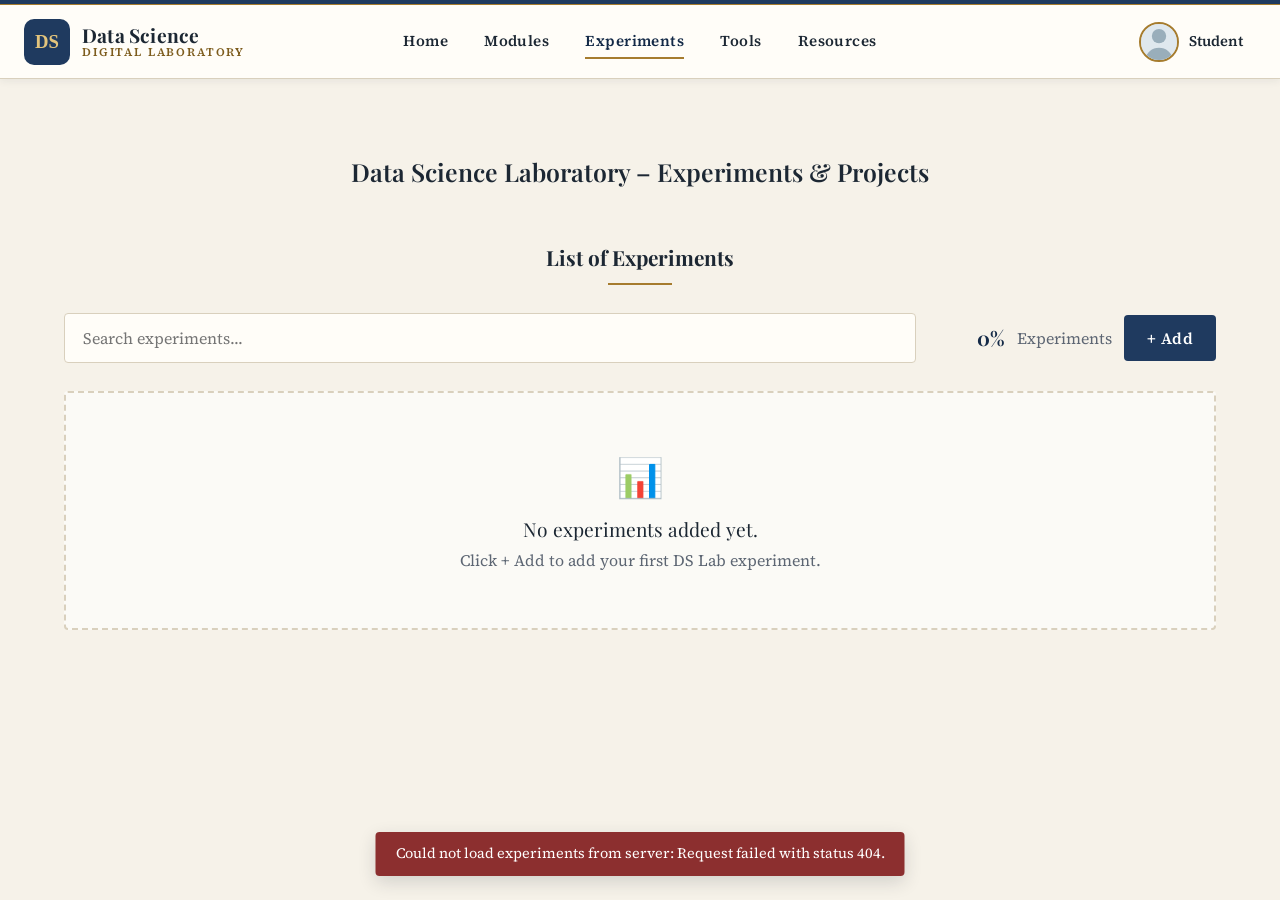
==== index.html @ c1aef31c "updated css og home page" ====
<!DOCTYPE html>
<html lang="en">
<head>
  <meta charset="UTF-8">
  <meta name="viewport" content="width=device-width, initial-scale=1">
  <meta name="theme-color" content="#1f3a5f">
  <title>DS Lab – Experiments & Projects</title>
  <link rel="preconnect" href="https://fonts.googleapis.com">
  <link rel="preconnect" href="https://fonts.gstatic.com" crossorigin>
  <link href="https://fonts.googleapis.com/css2?family=Playfair+Display:wght@600;700;800&family=Source+Serif+4:wght@400;500;600&display=swap" rel="stylesheet">
  <link rel="stylesheet" href="style.css?v=20261011-classic">
  <link rel="stylesheet" href="header.css?v=20261011-classic">
</head>
<body>
  <header class="site-header experiments-header">

    <div class="hero">
      <h1 class="hero__tagline">Data Science Laboratory – Experiments &amp; Projects</h1>
    </div>
  </header>

  <main class="container">
    <h2 class="section-title">List of Experiments</h2>

    <div class="toolbar">
      <input type="search" id="searchInput" class="search" placeholder="Search experiments..." aria-label="Search experiments">
      <div class="toolbar__side">
        <span class="progress" id="progressValue" title="Completed sub-experiments">0%</span>
        <span class="toolbar__label">Experiments</span>
        <button type="button" class="btn btn--primary" id="openAddBtn">+ Add</button>
      </div>
    </div>

    <section id="experimentList" class="list" aria-live="polite"></section>

    <div id="emptyState" class="empty" hidden>
      <div class="empty__icon" aria-hidden="true">&#128202;</div>
      <p class="empty__title">No experiments added yet.</p>
      <p class="empty__text">Click + Add to add your first DS Lab experiment.</p>
    </div>
  </main>

  <div class="modal" id="experimentModal" hidden>
    <div class="modal__backdrop" data-close></div>
    <form class="modal__panel modal__panel--wide" id="experimentForm" novalidate role="dialog" aria-modal="true" aria-labelledby="modalTitle">
      <h2 id="modalTitle">Add Experiment</h2>

      <div class="field-row field-row--letter">
        <label class="field">
          <span>Experiment Number</span>
          <input type="text" id="numberInput" maxlength="4" placeholder="1">
          <small class="error" data-error="number"></small>
        </label>
        <label class="field">
          <span>Experiment Name</span>
          <input type="text" id="nameInput" maxlength="80" placeholder="Data Collection">
          <small class="error" data-error="name"></small>
        </label>
      </div>

      <label class="field">
        <span>Short Description (D1)</span>
        <textarea id="shortInput" rows="2" maxlength="300" placeholder="One or two lines shown on the experiment card"></textarea>
        <small class="error" data-error="description"></small>
      </label>

      <div class="field">
        <span>Main Cover Page</span>
        <label class="upload" for="coverInput">
          <img id="coverPreview" alt="Cover preview" hidden>
          <span id="uploadHint">Click to choose an image from your computer</span>
        </label>
        <input type="file" id="coverInput" accept="image/*" hidden>
        <small class="error" data-error="cover"></small>
      </div>

      <label class="field">
        <span>D2 Heading</span>
        <input type="text" id="d2HeadingInput" maxlength="80" placeholder="Enter custom heading (default: Long Description)">
      </label>

      <div class="field">
        <span>D2 Content</span>
        <div id="d2TopicsBuilder" class="d2-builder" aria-live="polite"></div>
        <button type="button" id="addD2TopicBtn" class="btn btn--ghost" style="margin-top: 10px;">+ Add Topic</button>
        <input type="hidden" id="d2ContentInput">
      </div>

      <div class="field">
        <span>Video (Optional)</span>
        <div class="video-field" id="mainVideoField">
          <input type="file" accept="video/*">
          <span data-video-status></span>
          <button type="button" class="btn btn--ghost btn--small" data-video-remove hidden>Remove video</button>
        </div>
      </div>

      <label class="field">
        <span>GitHub Link (optional)</span>
        <input type="url" id="githubInput" placeholder="https://github.com/username/project-name">
        <small class="error" data-error="github"></small>
      </label>

      <div class="field">
        <span>Sub-Experiments (optional)</span>
        <div id="subList" class="sub-list"></div>
        <button type="button" class="btn btn--ghost" id="addSubBtn">+ Add Sub-Experiment</button>
        <small class="error" data-error="subs"></small>
      </div>

      <div class="modal__actions">
        <button type="button" class="btn btn--ghost" data-close>Cancel</button>
        <button type="submit" class="btn btn--primary" id="submitBtn">Add Experiment</button>
      </div>
    </form>
  </div>

  <div class="modal" id="previewModal" hidden>
    <div class="modal__backdrop" data-close></div>
    <div class="modal__panel preview" role="dialog" aria-modal="true" aria-labelledby="previewTitle">
      <button type="button" class="preview__close" data-close aria-label="Close preview">&#10005;</button>
      <div class="preview__cover"><img id="previewCover" alt=""></div>
      <div class="preview__info">
        <p class="preview__label" id="previewLabel"></p>
        <h2 id="previewTitle"></h2>
        <p class="preview__desc" id="previewDesc"></p>
        <div class="preview__actions">
          <a class="btn btn--primary" id="previewReadMore" href="experiment.html">Read More</a>
          <a class="btn btn--ghost btn--gh" id="previewGithub" href="#" target="_blank" rel="noopener noreferrer"><svg viewBox="0 0 16 16" aria-hidden="true"><path d="M8 0C3.58 0 0 3.58 0 8c0 3.54 2.29 6.53 5.47 7.59.4.07.55-.17.55-.38 0-.19-.01-.82-.01-1.49-2.01.37-2.53-.49-2.69-.94-.09-.23-.48-.94-.82-1.13-.28-.15-.68-.52-.01-.53.63-.01 1.08.58 1.23.82.72 1.21 1.87.87 2.33.66.07-.52.28-.87.51-1.07-1.78-.2-3.64-.89-3.64-3.95 0-.87.31-1.59.82-2.15-.08-.2-.36-1.02.08-2.12 0 0 .67-.21 2.2.82a7.6 7.6 0 0 1 4 0c1.53-1.04 2.2-.82 2.2-.82.44 1.1.16 1.92.08 2.12.51.56.82 1.27.82 2.15 0 3.07-1.87 3.75-3.65 3.95.29.25.54.73.54 1.48 0 1.07-.01 1.93-.01 2.2 0 .21.15.46.55.38A8.01 8.01 0 0 0 16 8c0-4.42-3.58-8-8-8z"/></svg>GitHub</a>
        </div>
      </div>
    </div>
  </div>

  <div class="modal" id="profileModal" hidden>
    <div class="modal__backdrop" data-close></div>
    <form class="modal__panel" id="profileForm" novalidate role="dialog" aria-modal="true" aria-labelledby="profileModalTitle">
      <h2 id="profileModalTitle">Edit ID Card</h2>

      <div class="field">
        <span>Photo</span>
        <div class="photo-edit">
          <img id="profilePhotoPreview" alt="Photo preview">
          <label class="btn btn--ghost" for="profilePhotoInput">Choose photo</label>
          <input type="file" id="profilePhotoInput" accept="image/*" hidden>
        </div>
        <small class="error" data-error="profile-photo"></small>
      </div>

      <label class="field">
        <span>Name</span>
        <input type="text" id="profileName" maxlength="60">
        <small class="error" data-error="profile-name"></small>
      </label>

      <label class="field">
        <span>Roll No</span>
        <input type="text" id="profileRoll" maxlength="20">
        <small class="error" data-error="profile-roll"></small>
      </label>

      <div class="field-row">
        <label class="field">
          <span>Section</span>
          <input type="text" id="profileSection" maxlength="10">
          <small class="error" data-error="profile-section"></small>
        </label>
        <label class="field">
          <span>Branch</span>
          <input type="text" id="profileBranch" maxlength="20">
          <small class="error" data-error="profile-branch"></small>
        </label>
      </div>

      <label class="field">
        <span>Assistant Professor</span>
        <input type="text" id="profileProfessor" maxlength="60" placeholder="Enter Assistant Professor Name">
        <small class="error" data-error="profile-assistantProfessor"></small>
      </label>

      <label class="field">
        <span>GitHub Repo Link (optional)</span>
        <input type="url" id="profileGithub" placeholder="https://github.com/username/repo-name">
        <small class="error" data-error="profile-githubRepo"></small>
      </label>

      <div class="modal__actions">
        <button type="button" class="btn btn--ghost" data-close>Cancel</button>
        <button type="submit" class="btn btn--primary">Save Changes</button>
      </div>
    </form>
  </div>

  <div class="toast" id="toast" role="status" hidden></div>

  <script src="shared.js?v=20261005-d2-topics-2"></script>
  <script src="header.js?v=20261011-classic"></script>
  <script src="script.js?v=20261006-profile-card-removed"></script>
  <script src="quick-add.js?v=20261011-add"></script>
</body>
</html>
---- style.css ----
:root {
  /* Classic theme: cream paper, navy ink, antique gold, serif type */
  --font-head: "Playfair Display", Georgia, "Times New Roman", serif;
  --font-body: "Source Serif 4", Georgia, "Times New Roman", serif;

  --bg: #f6f2e9;
  --surface: #fffdf8;
  --ink: #1c2733;
  --muted: #5d6673;
  --line: #d9d0bd;
  --accent: #1f3a5f;
  --accent-dark: #142a47;
  --accent-soft: #e9edf3;
  --gold: #a67c2e;
  --gold-dark: #7d5c1d;
  --danger: #8c2f2f;
  --radius: 4px;
  --shadow: 0 1px 3px rgba(28, 39, 51, 0.1);
  --shadow-lift: 0 6px 18px rgba(28, 39, 51, 0.16);
}

* { box-sizing: border-box; margin: 0; }

html { -webkit-text-size-adjust: 100%; }

body {
  font-family: var(--font-body);
  color: var(--ink);
  background: var(--bg);
  min-height: 100vh;
  overflow-x: hidden;
  line-height: 1.5;
}

:focus-visible { outline: 3px solid var(--accent); outline-offset: 2px; }

/* ---------- Header ---------- */
/* Right column is 440px to match the wider ID card */
.site-header {
  display: grid;
  grid-template-columns: minmax(0, 1fr) 440px;
  align-items: center;
  gap: 24px;
  max-width: 1200px;
  margin: 0 auto;
  padding: 40px 24px 12px;
}

.hero { grid-column: 1; grid-row: 1; text-align: center; padding: 24px 0 8px; }

.hero__title {
  font-family: var(--font-head);
  font-weight: 800;
  font-size: clamp(3rem, 9vw, 5.5rem);
  letter-spacing: 0.06em;
  line-height: 1;
  color: var(--accent-dark);
}

.hero__subtitle {
  margin-top: 12px;
  color: var(--muted);
  font-size: clamp(0.95rem, 2.4vw, 1.1rem);
}

.hero__tagline {
  margin-top: 10px;
  color: var(--ink);
  font-size: clamp(1.1rem, 2.6vw, 1.55rem);
  font-weight: 600;
}

.experiments-header {
  grid-template-columns: minmax(0, 1fr);
  justify-items: center;
}

.experiments-header .hero {
  grid-column: 1;
  width: 100%;
}

/* ---------- ID card ---------- */
.id-card {
  position: relative;
  grid-column: 2;
  grid-row: 1;
  justify-self: end;
  width: min(440px, 100%);
  background: var(--surface);
  border: 1px solid var(--line);
  border-radius: 4px;
  box-shadow: var(--shadow);
  overflow: hidden;
}

.id-card__strip { height: 8px; background: var(--accent); border-bottom: 1px solid var(--gold); }

/* Extra bottom space keeps the edit button clear of the last row */
.id-card__body { display: flex; gap: 12px; padding: 12px 12px 36px; align-items: center; }

.id-card__photo {
  width: 68px;
  height: 86px;
  object-fit: cover;
  border-radius: 3px;
  border: 2px solid var(--accent-soft);
  flex-shrink: 0;
}

/* Two-column layout: LABEL | VALUE */
.id-card__details { display: grid; gap: 3px; min-width: 0; flex: 1; font-size: 0.85rem; }
.id-card__details div { display: grid; grid-template-columns: 10em minmax(0, 1fr); gap: 8px; }
.id-card__details dt { color: var(--muted); white-space: nowrap; }
.id-card__details dd { margin: 0; font-weight: 600; white-space: nowrap; }
.id-card__details a { color: var(--accent-dark); font-weight: 600; text-decoration: none; }
.id-card__details a:hover { text-decoration: underline; }
.id-card__details dd.is-empty { color: var(--muted); font-weight: 400; font-style: italic; }

.id-card__edit {
  position: absolute; right: 8px; bottom: 8px;
  width: 28px; height: 28px;
  border: 1px solid var(--line); border-radius: 50%;
  background: var(--surface); color: var(--accent-dark);
  font-size: 0.95rem; line-height: 1; cursor: pointer;
  transition: background 0.2s, color 0.2s;
}
.id-card__edit:hover { background: var(--accent); color: #fff; }

/* ---------- Buttons ---------- */
.btn {
  font: inherit;
  font-weight: 600;
  border: 1px solid transparent;
  border-radius: 4px;
  padding: 10px 22px;
  cursor: pointer;
  transition: transform 0.15s, box-shadow 0.2s, background 0.2s;
}
.btn:active { transform: scale(0.97); }

.btn--primary { background: var(--accent); color: #fff; }
.btn--primary:hover { background: var(--accent-dark); }

.btn--ghost { background: transparent; color: var(--ink); border-color: var(--line); }
.btn--ghost:hover { background: var(--bg); }

.btn--add {
  margin-top: 22px;
  padding: 13px 34px;
  font-size: 1.05rem;
  box-shadow: 0 8px 20px rgba(31, 58, 95, 0.3);
}
.btn--add:hover { box-shadow: 0 12px 26px rgba(31, 58, 95, 0.4); transform: translateY(-2px); }

/* ---------- Toolbar ---------- */
.container { max-width: 1200px; margin: 0 auto; padding: 32px 24px 64px; }

.section-title { font-family: var(--font-head); font-size: 1.3rem; text-align: center; margin-bottom: 28px; }

.toolbar { display: grid; grid-template-columns: minmax(0, 3fr) minmax(max-content, 1fr); gap: 16px; align-items: center; margin-bottom: 28px; }

.search {
  width: 100%;
  font: inherit;
  padding: 12px 18px;
  border: 1px solid var(--line);
  border-radius: 4px;
  background: var(--surface);
  transition: border-color 0.2s, box-shadow 0.2s;
}
.search:focus { outline: none; border-color: var(--accent); box-shadow: 0 0 0 3px var(--accent-soft); }

.toolbar__side { display: flex; align-items: center; justify-content: flex-end; gap: 12px; white-space: nowrap; }
.progress { font-family: var(--font-head); font-weight: 700; font-size: 1.25rem; color: var(--accent-dark); }
.toolbar__label { color: var(--muted); }

/* ---------- Experiment cards ---------- */
.list { display: grid; grid-template-columns: repeat(auto-fill, minmax(min(560px, 100%), 1fr)); gap: 24px; align-items: start; }

.exp-card {
  position: relative;
  display: grid;
  grid-template-columns: minmax(0, 9fr) minmax(0, 8fr);
  grid-template-rows: auto auto;
  grid-template-areas: "cover body" "readmore subs";
  gap: 12px 20px;
  padding: 14px;
  background: var(--surface);
  border: 1px solid var(--line);
  border-radius: var(--radius);
  box-shadow: var(--shadow);
  transition: transform 0.25s ease, box-shadow 0.25s ease;
}
.exp-card:hover { transform: translateY(-4px); box-shadow: var(--shadow-lift); }

.exp-card__cover { grid-area: cover; aspect-ratio: 4 / 3; border-radius: 4px; overflow: hidden; background: var(--line); }
.exp-card__cover img { width: 100%; height: 100%; object-fit: cover; display: block; transition: transform 0.4s ease; }
.exp-card:hover .exp-card__cover img { transform: scale(1.04); }

.exp-card__readmore { grid-area: readmore; justify-self: start; align-self: center; height: 30px; padding: 0 16px; font-size: 0.85rem; white-space: nowrap; }
.exp-card__subs { grid-area: subs; justify-self: end; align-self: center; display: flex; flex-wrap: wrap; justify-content: flex-end; gap: 6px; }

.exp-card__body { grid-area: body; display: flex; flex-direction: column; gap: 8px; min-width: 0; padding: 4px 36px 4px 0; }
.exp-card__number { color: var(--accent-dark); font-weight: 600; font-size: 0.9rem; }
.exp-card__title { font-family: var(--font-head); font-size: 1.2rem; line-height: 1.25; overflow-wrap: anywhere; }
.exp-card__desc { color: var(--muted); font-size: 0.93rem; overflow-wrap: anywhere; white-space: pre-line; display: -webkit-box; -webkit-line-clamp: 5; -webkit-box-orient: vertical; overflow: hidden; }

/* Compact "Exp A" style buttons */
.sub-btn {
  min-width: 0; height: 30px; padding: 0 9px;
  font: inherit; font-size: 0.82rem; font-weight: 700;
  border: 2px solid var(--accent); border-radius: 3px;
  background: var(--surface); color: var(--accent-dark);
  cursor: pointer; text-decoration: none; white-space: nowrap;
  display: inline-flex; align-items: center; justify-content: center;
  transition: background 0.2s, color 0.2s, transform 0.15s;
}
.sub-btn--done { background: var(--accent); color: #fff; }
.sub-btn:hover { transform: translateY(-2px); background: var(--accent-dark); border-color: var(--accent-dark); color: #fff; }

/* ---------- Three-dot menu ---------- */
.menu { position: absolute; top: 10px; right: 10px; z-index: 3; }

.menu__toggle {
  width: 34px; height: 34px;
  border: none; border-radius: 50%;
  background: rgba(255, 255, 255, 0.92);
  box-shadow: 0 1px 4px rgba(0, 0, 0, 0.25);
  font-size: 1.2rem; line-height: 1;
  cursor: pointer;
}
.menu__toggle:hover { background: #fff; }

.menu__list {
  position: absolute; right: 0; top: 40px;
  min-width: 120px;
  background: var(--surface);
  border: 1px solid var(--line);
  border-radius: 3px;
  box-shadow: var(--shadow-lift);
  padding: 4px;
}
.menu__list[hidden] { display: none; }
.menu__item { display: block; width: 100%; text-align: left; font: inherit; background: none; border: none; padding: 8px 12px; border-radius: 6px; cursor: pointer; }
.menu__item:hover { background: var(--bg); }
.menu__item--danger { color: var(--danger); }

/* ---------- Empty state ---------- */
.empty { text-align: center; padding: 56px 16px; border: 2px dashed var(--line); border-radius: var(--radius); background: rgba(255, 255, 255, 0.6); }
.empty[hidden] { display: none; }
.empty__icon { font-size: 2.4rem; }
.empty__title { font-family: var(--font-head); font-size: 1.2rem; margin-top: 8px; }
.empty__text { color: var(--muted); margin-top: 4px; }

/* ---------- Modal ---------- */
.modal { position: fixed; inset: 0; z-index: 50; display: flex; align-items: center; justify-content: center; padding: 16px; }
.modal[hidden] { display: none; }
.modal__backdrop { position: absolute; inset: 0; background: rgba(18, 32, 47, 0.55); backdrop-filter: blur(3px); }

.modal__panel {
  position: relative;
  width: 100%; max-width: 520px; max-height: 100%;
  overflow-y: auto;
  background: var(--surface);
  border-radius: 6px;
  padding: 26px;
  box-shadow: 0 24px 60px rgba(0, 0, 0, 0.35);
  display: grid; gap: 16px;
  animation: pop 0.2s ease;
}
.modal__panel h2 { font-family: var(--font-head); font-size: 1.3rem; }

@keyframes pop { from { opacity: 0; transform: translateY(12px) scale(0.97); } to { opacity: 1; transform: none; } }

.field { display: grid; gap: 6px; }
.field > span { font-weight: 600; font-size: 0.9rem; }

.field input[type="text"], .field input[type="url"], .field textarea {
  font: inherit; width: 100%;
  padding: 10px 12px;
  border: 1px solid var(--line);
  border-radius: 3px;
  resize: vertical;
}
.field input:focus, .field textarea:focus { outline: none; border-color: var(--accent); box-shadow: 0 0 0 3px var(--accent-soft); }
.field.invalid input, .field.invalid textarea { border-color: var(--danger); }

.error { color: var(--danger); font-size: 0.8rem; min-height: 0; }
.error:empty { display: none; }

.upload {
  display: flex; align-items: center; justify-content: center;
  aspect-ratio: 16 / 10;
  border: 2px dashed var(--line);
  border-radius: 4px;
  background: var(--bg);
  color: var(--muted);
  font-size: 0.9rem; text-align: center; padding: 8px;
  overflow: hidden; cursor: pointer;
  transition: border-color 0.2s;
}
.upload:hover { border-color: var(--accent); }
.upload img { width: 100%; height: 100%; object-fit: cover; border-radius: 3px; }
.upload img[hidden] { display: none; }

.photo-edit { display: flex; align-items: center; gap: 14px; }
.photo-edit img { width: 68px; height: 86px; object-fit: cover; border-radius: 3px; border: 2px solid var(--accent-soft); }
.photo-edit .btn { display: inline-block; }
.field-row { display: grid; grid-template-columns: 1fr 1fr; gap: 12px; }

.modal__actions { display: flex; justify-content: flex-end; gap: 10px; }

/* ---------- Toast ---------- */
.toast {
  position: fixed; left: 50%; bottom: 24px; transform: translateX(-50%);
  z-index: 60; max-width: calc(100% - 32px);
  background: var(--ink); color: #fff;
  padding: 11px 20px; border-radius: 4px; font-size: 0.9rem;
  box-shadow: var(--shadow-lift);
}
.toast[hidden] { display: none; }
.toast--error { background: var(--danger); }

/* ---------- Sub-experiment form & preview ---------- */
.modal__panel--wide { max-width: 680px; }
.field-row--letter { grid-template-columns: 110px 1fr; }
.sub-list { display: grid; gap: 14px; }
.sub-list:empty { display: none; }
.sub-block { display: grid; gap: 12px; padding: 14px; border: 1px solid var(--line); border-radius: 4px; background: var(--bg); min-width: 0; }
.sub-block__head { display: flex; align-items: center; justify-content: space-between; }
.btn--small { padding: 5px 14px; font-size: 0.85rem; }
.upload--small { aspect-ratio: 16 / 7; background: var(--surface); }
.check { display: flex; align-items: center; gap: 8px; font-size: 0.9rem; }
.field input[type="text"], .field input[type="url"], .field input[type="search"] { min-width: 0; }

.preview__close { position: absolute; top: 12px; right: 12px; width: 34px; height: 34px; border: none; border-radius: 50%; background: var(--bg); cursor: pointer; font-size: 1rem; }
.preview__close:hover { background: var(--line); }
.preview__label { color: var(--accent-dark); font-weight: 600; }
.preview__cover img { width: 100%; height: 100%; object-fit: cover; display: block; }
.preview h2 { font-family: var(--font-head); font-size: 1.4rem; overflow-wrap: anywhere; }
.preview__desc { color: var(--muted); text-align: left; overflow-wrap: anywhere; display: -webkit-box; -webkit-line-clamp: 6; -webkit-box-orient: vertical; overflow: hidden; }
.btn { text-decoration: none; display: inline-flex; align-items: center; justify-content: center; gap: 8px; }
.btn--gh svg { width: 18px; height: 18px; fill: currentColor; }

/* ---------- Experiment details page ---------- */
.detail { max-width: 1320px; margin: 0 auto; padding: 24px 24px 64px; display: grid; gap: 24px; }
.detail__top { display: flex; align-items: center; justify-content: space-between; flex-wrap: wrap; gap: 12px; }
.detail__top .btn { padding: 7px 16px; font-size: 0.9rem; }
.detail__brand { font-family: var(--font-head); font-weight: 800; letter-spacing: 0.06em; color: var(--ink); text-decoration: none; }

.detail__layout { display: grid; grid-template-columns: minmax(0, 2fr) minmax(0, 3fr); gap: 32px; align-items: start; }

/* Left column: information, video, navigation */
.detail__left {
  position: sticky; top: 20px; align-self: start;
  min-width: 0;
  background: var(--surface);
  border: 1px solid var(--line);
  border-top: 5px solid var(--accent);
  border-radius: var(--radius);
  box-shadow: var(--shadow);
  padding: 24px;
}
.detail__head { padding-bottom: 4px; }
.detail__section { padding-top: 18px; margin-top: 18px; border-top: 1px solid var(--line); }
.detail h1 { font-family: var(--font-head); font-size: clamp(1.5rem, 3vw, 2rem); line-height: 1.2; margin-top: 4px; overflow-wrap: anywhere; }
.detail__label { color: var(--accent-dark); font-weight: 600; font-size: 0.92rem; }
.detail__section .detail__label { margin-bottom: 10px; }
.detail__video { width: 100%; max-width: 500px; border-radius: 4px; background: #000; display: block; }
.detail__actions { display: flex; flex-wrap: wrap; gap: 10px; align-items: center; }
.sub-btn--active { background: var(--accent); color: #fff; box-shadow: 0 0 0 3px var(--accent-soft); }
.detail__empty-note { color: var(--muted); }

/* Right column: main reading area */
.detail__panel { background: var(--surface); border: 1px solid var(--line); border-radius: var(--radius); box-shadow: var(--shadow); padding: 32px 40px; min-width: 0; }
.detail__d2-head { display: flex; align-items: center; justify-content: space-between; flex-wrap: wrap; gap: 10px 16px; padding-bottom: 12px; margin-bottom: 20px; border-bottom: 3px solid var(--accent-soft); }
.detail__d2-heading { font-family: var(--font-head); font-size: 1.5rem; min-width: 0; overflow-wrap: anywhere; }
.detail__pdf-btn { flex-shrink: 0; white-space: nowrap; gap: 6px; }
.detail__pdf-btn svg { width: 16px; height: 16px; fill: none; stroke: currentColor; stroke-width: 2; stroke-linecap: round; stroke-linejoin: round; }
.detail__pdf-note { margin: -8px 0 16px; padding: 8px 12px; border-radius: 3px; background: #fdecea; color: var(--danger); font-size: 0.9rem; }
.detail__d2 { white-space: pre-wrap; overflow-wrap: anywhere; line-height: 1.7; font-size: 1.03rem; }
.detail__d2--empty { color: var(--muted); font-style: italic; }

/* ---------- Form extras ---------- */
[hidden] { display: none !important; }
.textarea-long { min-height: 180px; }
.video-field { display: flex; flex-wrap: wrap; align-items: center; gap: 10px; font-size: 0.9rem; color: var(--muted); }
.video-field input { max-width: 100%; }

/* ---------- Responsive ---------- */
@media (max-width: 1180px) {
  /* Heading first, ID card underneath */
  .site-header { grid-template-columns: minmax(0, 1fr); justify-items: center; gap: 16px; padding-top: 24px; }
  .hero { grid-column: 1; }
  .id-card { grid-column: 1; grid-row: 2; justify-self: center; }
}

/* Desktop: the page stays put; only the right panel scrolls while the left panel stays in view */
@media (min-width: 901px) and (min-height: 560px) {
  body.detail-page { overflow: hidden; }
  .detail { padding-bottom: 24px; }
  .detail__top { min-height: 38px; }
  .detail__left {
    max-height: calc(100vh - 110px);
    overflow-y: auto; overscroll-behavior: contain; scrollbar-width: thin;
  }
  .detail__panel {
    max-height: calc(100vh - 110px);
    overflow-y: auto; overflow-x: hidden;
    scroll-behavior: smooth; overscroll-behavior: contain;
    scrollbar-width: thin; scrollbar-color: var(--accent) transparent;
  }
}

@media (max-width: 900px) {
  .detail__layout { grid-template-columns: minmax(0, 1fr); }
  .detail__left { position: static; }
  .detail__panel { padding: 22px 20px; }
}

@media (max-width: 860px) {
  .toolbar { grid-template-columns: minmax(0, 1fr); }
  .toolbar__side { justify-content: space-between; }
}

@media (max-width: 560px) {
  .exp-card { grid-template-columns: minmax(0, 1fr); grid-template-rows: auto; grid-template-areas: "cover" "readmore" "body" "subs"; gap: 12px; }
  .exp-card__subs { justify-self: start; justify-content: flex-start; }
  .exp-card__body { padding-right: 0; }
}

@media (max-width: 640px) {
  .site-header, .container { padding-left: 16px; padding-right: 16px; }
  .modal__panel { padding: 20px; }
  .field-row--letter { grid-template-columns: 90px 1fr; }
}

/* Phones: values may wrap at spaces (never mid-word) so nothing is cut off */
@media (max-width: 480px) {
  .id-card__details div { grid-template-columns: 8.5em minmax(0, 1fr); }
  .id-card__details dd { white-space: normal; }
}

@media (max-width: 380px) {
  .id-card__body { gap: 10px; padding: 10px 10px 36px; }
  .id-card__photo { width: 56px; height: 72px; }
  .id-card__details { font-size: 0.78rem; }
}

@media (prefers-reduced-motion: reduce) {
  * { transition: none !important; animation: none !important; scroll-behavior: auto !important; }
}

/* ---------- Cover preview videos (index page cards and Exp A/B preview only) ---------- */
.exp-card__cover,
.preview__cover { position: relative; }

.cover-preview-video {
  position: absolute;
  inset: 0;
  width: 100%;
  height: 100%;
  object-fit: cover;
  display: block;
  background: #000;
  opacity: 0;                 /* cover image stays visible until the video is actually playing */
  pointer-events: none;       /* hover/tap is handled by the cover container, so no player UI can appear */
  transition: opacity 0.2s ease;
}
.cover-preview-video.is-active { opacity: 1; }

/* Hide every native control, overlay and menu on cover previews only */
.cover-preview-video::-webkit-media-controls,
.cover-preview-video::-webkit-media-controls-enclosure,
.cover-preview-video::-webkit-media-controls-panel,
.cover-preview-video::-webkit-media-controls-overlay-play-button,
.cover-preview-video::-webkit-media-controls-start-playback-button {
  display: none !important;
  -webkit-appearance: none;
}

/* ---------- Sub-experiment preview modal: two-column layout (media 45% | info 55%) ---------- */
.modal__panel.preview {
  max-width: 900px;
  text-align: left;
  grid-template-columns: minmax(0, 45fr) minmax(0, 55fr);
  gap: 28px;
  align-items: stretch;
  padding: 24px;
}
.preview__close { z-index: 5; } /* stays above the cover when the layout stacks */

.preview__cover { min-height: 280px; border-radius: 4px; overflow: hidden; background: var(--line); }
.preview__cover img { position: absolute; inset: 0; } /* fills the cover area; video uses the same box */

.preview__info {
  display: flex;
  flex-direction: column;
  align-items: flex-start;
  justify-content: center;   /* vertically centred next to the media */
  gap: 12px;
  min-width: 0;
  padding-right: 30px;       /* keeps text clear of the close button */
}
.preview__info h2 { text-align: left; }
.preview__actions { display: flex; justify-content: flex-start; flex-wrap: wrap; gap: 12px; margin-top: 8px; }

/* Mobile: media on top, text and buttons below; the modal scrolls if it is too tall */
@media (max-width: 720px) {
  .modal__panel.preview { grid-template-columns: minmax(0, 1fr); gap: 18px; }
  .preview__cover { min-height: 0; aspect-ratio: 16 / 10; }
  .preview__info { padding-right: 0; }
}
/* ---------- Classic refinements ---------- */
h1, h2, h3, h4 { font-family: var(--font-head); }
.section-title::after { content: ""; display: block; width: 64px; height: 2px; margin: 10px auto 0; background: var(--gold); }
.exp-card { border-top: 3px solid var(--accent); }
.exp-card:hover { border-color: var(--gold); border-top-color: var(--accent); }
.detail__left { border-top-color: var(--accent); }
.modal__panel { border-top: 3px solid var(--gold); }
.btn { letter-spacing: 0.02em; }
:focus-visible { outline-color: var(--gold); }
---- header.css ----
@import url("https://fonts.googleapis.com/css2?family=Playfair+Display:wght@600;700;800&family=Source+Serif+4:wght@400;500;600&display=swap");

/* =========================================================
   DS Lab — common header + CLASSIC THEME TOKENS
   Load after style.css on every page:
   <link rel="stylesheet" href="header.css">

   Colours, fonts and radii (the classic theme tokens) are defined in style.css.
   ========================================================= */
:root { --dsl-header-h: 78px; }

/* ---------- Header bar ---------- */
.dsl-header {
  position: sticky;
  top: 0;
  z-index: 40;
  background: var(--surface);
  border-bottom: 1px solid var(--line);
  box-shadow: 0 2px 8px rgba(28, 39, 51, 0.07);
}
.dsl-header::before {
  content: "";
  display: block;
  height: 4px;
  background: var(--accent);
  border-bottom: 1px solid var(--gold, #a67c2e);
}
.dsl-header__inner {
  display: grid;
  grid-template-columns: minmax(0, 1fr) auto minmax(0, 1fr);
  align-items: center;
  gap: 20px;
  max-width: 1320px;
  height: calc(var(--dsl-header-h) - 5px);
  margin: 0 auto;
  padding: 0 24px;
}

/* Left: logo + title */
.dsl-brand { position: relative; display: flex; align-items: center; justify-self: start; min-width: 0; }
.dsl-brand__link { display: flex; align-items: center; gap: 12px; min-width: 0; color: var(--ink); text-decoration: none; }
.dsl-logo { width: 46px; height: 46px; flex-shrink: 0; border-radius: 6px; object-fit: contain; }
.dsl-brand__text { display: grid; min-width: 0; line-height: 1.15; }
.dsl-brand__text strong {
  font-family: var(--font-head, "Playfair Display", Georgia, serif);
  font-size: 1.2rem;
  font-weight: 700;
  letter-spacing: 0.01em;
  white-space: nowrap;
}
.dsl-brand__text small {
  color: var(--gold-dark, #7d5c1d);
  font-size: 0.72rem;
  font-weight: 600;
  letter-spacing: 0.16em;
  text-transform: uppercase;
  white-space: nowrap;
}
.dsl-logo-edit {
  position: absolute;
  top: -6px;
  left: -6px;
  width: 20px;
  height: 20px;
  padding: 0;
  border: 1px solid var(--line);
  border-radius: 50%;
  background: var(--surface);
  color: var(--accent-dark);
  font-size: 0.7rem;
  line-height: 1;
  cursor: pointer;
  opacity: 0;
  transition: opacity 0.2s;
}
.dsl-brand:hover .dsl-logo-edit,
.dsl-logo-edit:focus-visible { opacity: 1; }
@media (hover: none) { .dsl-logo-edit { opacity: 0.85; } }

/* Centre: navigation */
.dsl-nav { display: flex; align-items: center; justify-content: center; gap: 4px; }
.dsl-nav a {
  position: relative;
  padding: 9px 16px;
  border-radius: 2px;
  color: var(--ink);
  font-size: 0.95rem;
  font-weight: 600;
  letter-spacing: 0.03em;
  text-decoration: none;
  white-space: nowrap;
  transition: background 0.2s, color 0.2s;
}
.dsl-nav a:hover { background: var(--accent-soft); color: var(--accent-dark); }
.dsl-nav a.is-active { color: var(--accent-dark); }
.dsl-nav a.is-active::after {
  content: "";
  position: absolute;
  right: 16px;
  bottom: 3px;
  left: 16px;
  height: 2px;
  background: var(--gold, #a67c2e);
}

/* Right: profile + hamburger */
.dsl-right { display: flex; align-items: center; justify-self: end; gap: 10px; min-width: 0; }
.dsl-profile {
  display: flex;
  align-items: center;
  gap: 10px;
  max-width: 100%;
  padding: 4px 12px 4px 4px;
  border: 1px solid transparent;
  border-radius: 999px;
  background: none;
  color: var(--ink);
  font: inherit;
  cursor: pointer;
  transition: background 0.2s, border-color 0.2s;
}
.dsl-profile:hover { background: var(--accent-soft); border-color: var(--line); }
.dsl-avatar {
  width: 40px;
  height: 40px;
  flex-shrink: 0;
  border: 2px solid var(--gold, #a67c2e);
  border-radius: 50%;
  background: var(--line);
  object-fit: cover;
}
.dsl-profile__name { font-size: 0.92rem; font-weight: 600; text-transform: capitalize; white-space: nowrap; }
.dsl-header--home .dsl-profile { display: none; }
.dsl-burger {
  display: none;
  width: 40px;
  height: 40px;
  border: 1px solid var(--line);
  border-radius: 4px;
  background: var(--surface);
  color: var(--ink);
  font-size: 1.3rem;
  line-height: 1;
  cursor: pointer;
}
.dsl-burger:hover { background: var(--accent-soft); }

.dsl-header a:focus-visible,
.dsl-header button:focus-visible,
.dsl-modal button:focus-visible,
.dsl-modal label:focus-within {
  outline: 2px solid var(--gold, #a67c2e);
  outline-offset: 2px;
}

/* ---------- Logo dialog ---------- */
.dsl-modal {
  position: fixed;
  inset: 0;
  z-index: 70;
  display: flex;
  align-items: center;
  justify-content: center;
  padding: 16px;
  background: rgba(20, 42, 71, 0.55);
}
.dsl-modal__panel {
  display: grid;
  gap: 14px;
  width: 100%;
  max-width: 380px;
  padding: 24px;
  border: 1px solid var(--line);
  border-top: 3px solid var(--gold, #a67c2e);
  border-radius: var(--radius);
  background: var(--surface);
  box-shadow: 0 24px 60px rgba(0, 0, 0, 0.35);
}
.dsl-modal__panel h2 { font-family: var(--font-head, "Playfair Display", Georgia, serif); font-size: 1.2rem; }
.dsl-modal__preview {
  justify-self: center;
  width: 110px;
  height: 110px;
  padding: 8px;
  border: 1px dashed var(--line);
  border-radius: 6px;
  background: var(--bg);
  object-fit: contain;
}
.dsl-modal__row { display: flex; flex-wrap: wrap; justify-content: flex-end; gap: 8px; }
.dsl-modal__msg { min-height: 1.1em; color: var(--danger); font-size: 0.85rem; }

/* Buttons inside the dialog (works even if style.css has no .btn rules) */
.dsl-modal .btn {
  display: inline-flex;
  align-items: center;
  justify-content: center;
  padding: 9px 16px;
  border: 1px solid var(--line);
  border-radius: var(--radius);
  background: var(--surface);
  color: var(--ink);
  font: inherit;
  font-size: 0.9rem;
  font-weight: 600;
  cursor: pointer;
  transition: background 0.2s, border-color 0.2s;
}
.dsl-modal .btn:hover { background: var(--accent-soft); border-color: var(--accent); }
.dsl-modal .btn--primary { border-color: var(--accent-dark); background: var(--accent); color: #fff; }
.dsl-modal .btn--primary:hover { background: var(--accent-dark); }
.dsl-modal .btn:disabled { opacity: 0.6; cursor: not-allowed; }

/* Read More page: its two panels were sized for a page without this header */
@media (min-width: 901px) and (min-height: 560px) {
  body.detail-page .detail__left,
  body.detail-page .detail__panel { max-height: calc(100vh - 110px - var(--dsl-header-h)); }
}

/* ---------- Tablet ---------- */
@media (max-width: 1024px) {
  .dsl-header__inner { gap: 10px; padding: 0 16px; }
  .dsl-nav a { padding: 8px 10px; font-size: 0.9rem; }
  .dsl-nav a.is-active::after { right: 10px; left: 10px; }
  .dsl-brand__text strong { font-size: 1.05rem; }
}

/* ---------- Mobile: hamburger menu ---------- */
@media (max-width: 820px) {
  :root { --dsl-header-h: 70px; }
  .dsl-header__inner { grid-template-columns: minmax(0, 1fr) auto; }
  .dsl-burger { display: inline-flex; align-items: center; justify-content: center; }

  /* Photo only: the name is visually hidden but still read by screen readers */
  .dsl-profile { gap: 0; padding: 2px; }
  .dsl-profile__name {
    position: absolute;
    width: 1px;
    height: 1px;
    margin: -1px;
    padding: 0;
    overflow: hidden;
    clip: rect(0 0 0 0);
    white-space: nowrap;
    border: 0;
  }
  .dsl-nav {
    position: absolute;
    top: 100%;
    right: 0;
    left: 0;
    display: none;
    flex-direction: column;
    align-items: stretch;
    gap: 2px;
    padding: 8px 16px 14px;
    border-bottom: 1px solid var(--line);
    background: var(--surface);
    box-shadow: 0 10px 20px rgba(28, 39, 51, 0.12);
  }
  .dsl-nav.is-open { display: flex; }
  .dsl-nav a { padding: 12px 14px; }
  .dsl-nav a.is-active { background: var(--accent-soft); }
  .dsl-nav a.is-active::after { display: none; }
}
@media (max-width: 560px) {
  .dsl-header__inner { padding: 0 12px; }
  .dsl-right { gap: 8px; }
  .dsl-avatar { width: 38px; height: 38px; }
  .dsl-logo { width: 40px; height: 40px; }
  .dsl-brand__text strong { font-size: 1rem; }
  .dsl-brand__text small { font-size: 0.64rem; }
}

@media (prefers-reduced-motion: reduce) {
  .dsl-nav a, .dsl-profile, .dsl-logo-edit, .dsl-modal .btn { transition: none; }
}
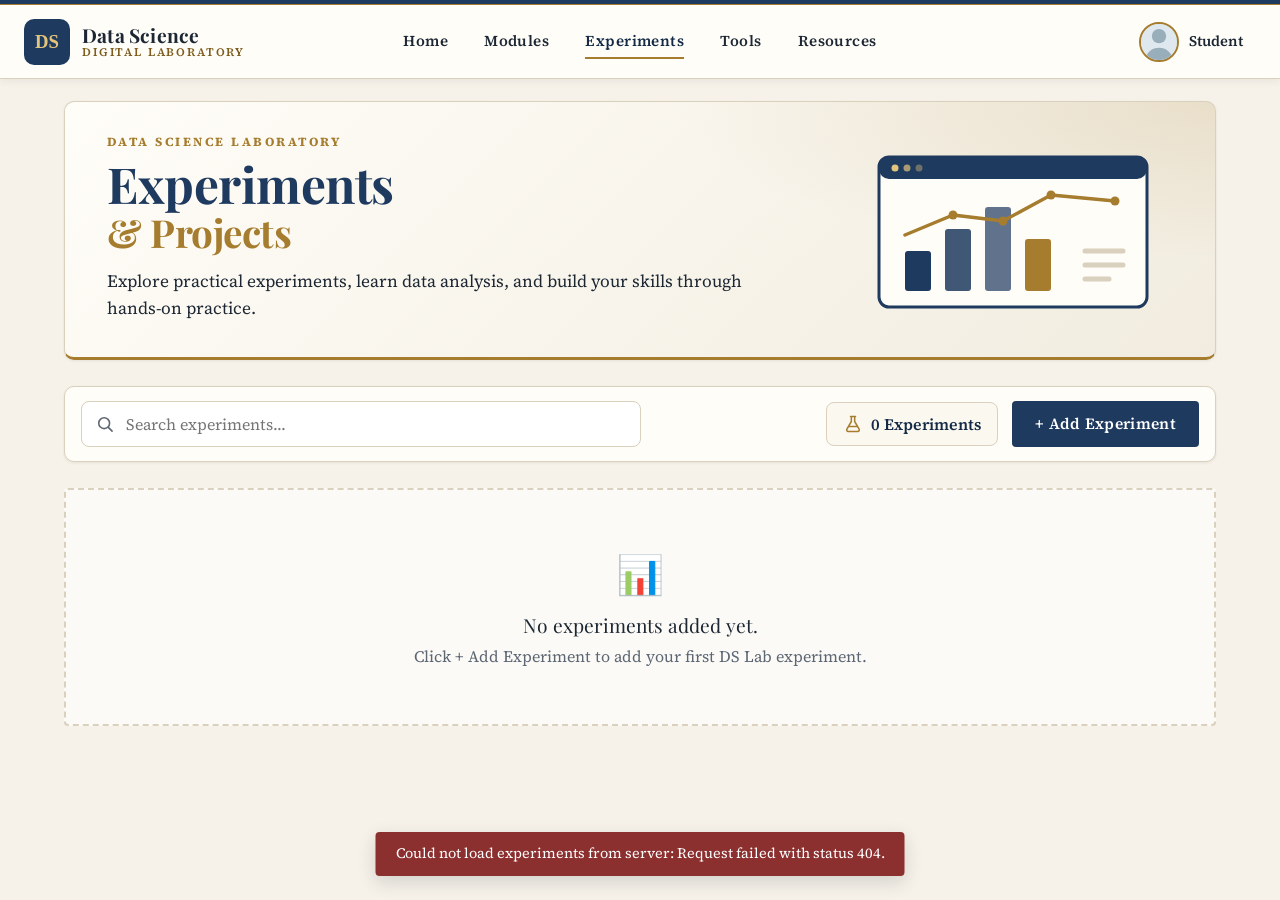
==== commit 0cc1d28f: "updated css of module exp" ====
--- a/index.html
+++ b/index.html
@@ -4,30 +4,47 @@
   <meta charset="UTF-8">
   <meta name="viewport" content="width=device-width, initial-scale=1">
   <meta name="theme-color" content="#1f3a5f">
-  <title>DS Lab – Experiments & Projects</title>
+  <title>Experiments – Data Science Digital Laboratory</title>
   <link rel="preconnect" href="https://fonts.googleapis.com">
   <link rel="preconnect" href="https://fonts.gstatic.com" crossorigin>
   <link href="https://fonts.googleapis.com/css2?family=Playfair+Display:wght@600;700;800&family=Source+Serif+4:wght@400;500;600&display=swap" rel="stylesheet">
   <link rel="stylesheet" href="style.css?v=20261011-classic">
   <link rel="stylesheet" href="header.css?v=20261011-classic">
+  <link rel="stylesheet" href="experiments.css?v=20261012-redesign">
 </head>
-<body>
-  <header class="site-header experiments-header">
-
-    <div class="hero">
-      <h1 class="hero__tagline">Data Science Laboratory – Experiments &amp; Projects</h1>
+<body class="exp-page">
+  <header class="exp-hero">
+    <div class="exp-hero__inner">
+      <div class="exp-hero__text">
+        <p class="exp-hero__eyebrow">DATA SCIENCE LABORATORY</p>
+        <h1 class="exp-hero__title">Experiments <span>&amp; Projects</span></h1>
+        <p class="exp-hero__sub">Explore practical experiments, learn data analysis, and build your skills through hands-on practice.</p>
+      </div>
+      <svg class="exp-hero__art" viewBox="0 0 320 180" aria-hidden="true" focusable="false">
+        <rect x="26" y="18" width="268" height="150" rx="10" fill="#fffdf8" stroke="#1f3a5f" stroke-width="3"/>
+        <rect x="26" y="18" width="268" height="22" rx="10" fill="#1f3a5f"/>
+        <circle cx="42" cy="29" r="3.5" fill="#e3c47c"/><circle cx="54" cy="29" r="3.5" fill="#e3c47c" opacity=".7"/><circle cx="66" cy="29" r="3.5" fill="#e3c47c" opacity=".4"/>
+        <g fill="#1f3a5f"><rect x="52" y="112" width="26" height="40" rx="3"/><rect x="92" y="90" width="26" height="62" rx="3" opacity=".85"/><rect x="132" y="68" width="26" height="84" rx="3" opacity=".7"/></g>
+        <rect x="172" y="100" width="26" height="52" rx="3" fill="#a67c2e"/>
+        <polyline points="52,96 100,76 150,82 198,56 262,62" fill="none" stroke="#a67c2e" stroke-width="3.5" stroke-linecap="round" stroke-linejoin="round"/>
+        <g fill="#a67c2e"><circle cx="100" cy="76" r="4.5"/><circle cx="150" cy="82" r="4.5"/><circle cx="198" cy="56" r="4.5"/><circle cx="262" cy="62" r="4.5"/></g>
+        <path d="M232 112h38M232 126h38M232 140h24" stroke="#d9d0bd" stroke-width="5" stroke-linecap="round"/>
+      </svg>
     </div>
   </header>
 
-  <main class="container">
-    <h2 class="section-title">List of Experiments</h2>
-
-    <div class="toolbar">
-      <input type="search" id="searchInput" class="search" placeholder="Search experiments..." aria-label="Search experiments">
+  <main class="container exp-container">
+    <div class="toolbar exp-toolbar">
+      <label class="exp-search">
+        <svg viewBox="0 0 24 24" aria-hidden="true"><circle cx="11" cy="11" r="6.5"/><path d="M16 16l4.5 4.5"/></svg>
+        <input type="search" id="searchInput" class="search" placeholder="Search experiments..." aria-label="Search experiments">
+      </label>
       <div class="toolbar__side">
-        <span class="progress" id="progressValue" title="Completed sub-experiments">0%</span>
-        <span class="toolbar__label">Experiments</span>
-        <button type="button" class="btn btn--primary" id="openAddBtn">+ Add</button>
+        <span class="exp-count" aria-live="polite">
+          <svg viewBox="0 0 24 24" aria-hidden="true"><path d="M9 3h6M10 3v6l-5.5 9.5A2 2 0 0 0 6.2 21h11.6a2 2 0 0 0 1.7-2.5L14 9V3"/><path d="M7.5 15h9"/></svg>
+          <span id="experimentCount">0 Experiments</span>
+        </span>
+        <button type="button" class="btn btn--primary exp-add" id="openAddBtn">+ Add Experiment</button>
       </div>
     </div>
 
@@ -36,7 +53,7 @@
     <div id="emptyState" class="empty" hidden>
       <div class="empty__icon" aria-hidden="true">&#128202;</div>
       <p class="empty__title">No experiments added yet.</p>
-      <p class="empty__text">Click + Add to add your first DS Lab experiment.</p>
+      <p class="empty__text">Click + Add Experiment to add your first DS Lab experiment.</p>
     </div>
   </main>
 
--- a/experiments.css
+++ b/experiments.css
@@ -0,0 +1,249 @@
+/* DS Lab – Experiments listing, Experiment Details and Sub-Experiment Details.
+   Load AFTER style.css, header.css (and d2-format.css on the detail page).
+   Uses the site tokens from style.css: cream paper, navy, gold, serif headings. */
+
+/* ============================================================ shared tokens */
+body.exp-page, body.exp-detail {
+  --e-navy: var(--accent, #1f3a5f);
+  --e-navy-d: var(--accent-dark, #142a47);
+  --e-soft: var(--accent-soft, #e9edf3);
+  --e-gold: var(--gold, #a67c2e);
+  --e-line: var(--line, #d9d0bd);
+  --e-card: var(--surface, #fffdf8);
+  --e-muted: var(--muted, #5d6673);
+  --e-top: var(--dsl-header-h, 78px);
+  --e-shadow: 0 1px 3px rgba(28, 39, 51, .08), 0 8px 22px rgba(28, 39, 51, .06);
+}
+
+/* ====================================================== LISTING (index.html) */
+.exp-hero {
+  max-width: 1200px;
+  margin: 22px auto 0;
+  padding: 0 24px;
+}
+.exp-hero__inner {
+  display: flex;
+  align-items: center;
+  justify-content: space-between;
+  gap: 24px;
+  padding: 34px 42px;
+  border: 1px solid var(--e-line, #d9d0bd);
+  border-bottom: 3px solid var(--gold, #a67c2e);
+  border-radius: 10px;
+  background:
+    radial-gradient(900px 260px at 100% 0, rgba(166, 124, 46, .14), transparent 60%),
+    linear-gradient(135deg, #fffdf8, #f1ecdf);
+  box-shadow: 0 1px 3px rgba(28, 39, 51, .08);
+  overflow: hidden;
+}
+.exp-hero__text { min-width: 0; max-width: 640px; }
+.exp-hero__eyebrow { margin: 0 0 8px; color: var(--gold, #a67c2e); font: 700 .78rem/1 var(--font-body); letter-spacing: .2em; }
+.exp-hero__title { margin: 0; color: var(--accent, #1f3a5f); font-family: var(--font-head); font-size: clamp(2rem, 4.6vw, 3.1rem); line-height: 1.1; letter-spacing: -.01em; }
+.exp-hero__title span { display: block; color: var(--gold, #a67c2e); font-size: .78em; }
+.exp-hero__sub { margin: 14px 0 0; color: var(--ink, #1c2733); font-size: 1.08rem; line-height: 1.6; }
+.exp-hero__art { flex: 0 0 auto; width: min(320px, 34%); height: auto; }
+
+.exp-container { padding-top: 26px; }
+
+.exp-toolbar { display: flex; align-items: center; justify-content: space-between; gap: 16px; padding: 14px 16px; border: 1px solid var(--e-line, #d9d0bd); border-radius: 10px; background: var(--e-card, #fffdf8); box-shadow: 0 1px 3px rgba(28, 39, 51, .08); margin-bottom: 26px; }
+.exp-search { position: relative; display: block; flex: 1 1 360px; min-width: 0; max-width: 560px; }
+.exp-search svg { position: absolute; left: 14px; top: 50%; width: 20px; height: 20px; transform: translateY(-50%); fill: none; stroke: var(--muted, #5d6673); stroke-width: 1.9; stroke-linecap: round; pointer-events: none; }
+.exp-search .search { width: 100%; height: 46px; padding: 0 14px 0 44px; border: 1px solid var(--e-line, #d9d0bd); border-radius: 8px; background: #fff; font: inherit; }
+.exp-toolbar .toolbar__side { flex: 0 0 auto; gap: 14px; }
+.exp-count { display: inline-flex; align-items: center; gap: 8px; padding: 9px 16px; border: 1px solid var(--e-line, #d9d0bd); border-radius: 8px; background: #fbf8f0; color: var(--accent-dark, #142a47); font-weight: 600; white-space: nowrap; }
+.exp-count svg { width: 20px; height: 20px; fill: none; stroke: var(--gold, #a67c2e); stroke-width: 1.8; stroke-linecap: round; stroke-linejoin: round; }
+.exp-add { min-height: 46px; padding: 0 22px; font-size: .98rem; }
+
+.exp-page .list { grid-template-columns: repeat(auto-fill, minmax(min(480px, 100%), 1fr)); gap: 22px; align-items: stretch; }
+.exp-nomatch { grid-column: 1 / -1; padding: 28px 12px; color: var(--muted, #5d6673); text-align: center; }
+
+.exp-card {
+  position: relative;
+  display: grid;
+  grid-template-columns: minmax(150px, 38%) minmax(0, 1fr);
+  grid-template-rows: 1fr auto;
+  grid-template-areas: "cover body" "actions actions";
+  gap: 14px 20px;
+  padding: 16px;
+  border: 1px solid var(--e-line, #d9d0bd);
+  border-top: 3px solid var(--accent, #1f3a5f);
+  border-radius: 10px;
+  background: var(--e-card, #fffdf8);
+  box-shadow: 0 1px 3px rgba(28, 39, 51, .08);
+}
+.exp-card:hover { border-color: var(--gold, #a67c2e); border-top-color: var(--accent, #1f3a5f); box-shadow: 0 10px 26px rgba(28, 39, 51, .14); transform: translateY(-3px); }
+.exp-card.is-selected { outline: 3px solid var(--gold, #a67c2e); }
+.exp-card__cover { grid-area: cover; align-self: start; aspect-ratio: 1 / 1; border-radius: 8px; background: var(--e-soft, #e9edf3); }
+.exp-card__body { grid-area: body; display: flex; flex-direction: column; gap: 8px; min-width: 0; padding: 2px 34px 0 0; }
+.exp-card__head { display: flex; align-items: center; gap: 10px; min-width: 0; }
+.exp-card__badge { display: inline-grid; place-items: center; flex: 0 0 auto; min-width: 30px; height: 30px; padding: 0 7px; border-radius: 999px; background: var(--accent, #1f3a5f); color: #fff; font: 700 .8rem/1 var(--font-body); }
+.exp-card__number { color: var(--muted, #5d6673); font-size: .92rem; font-weight: 600; }
+.exp-card__title { font-size: 1.28rem; line-height: 1.25; }
+.exp-card__title a { color: var(--accent, #1f3a5f); text-decoration: none; }
+.exp-card__title a:hover { text-decoration: underline; text-decoration-color: var(--gold, #a67c2e); text-underline-offset: 4px; }
+.exp-card__desc { -webkit-line-clamp: 4; line-height: 1.6; }
+.exp-card__actions { grid-area: actions; display: flex; flex-wrap: wrap; align-items: center; justify-content: space-between; gap: 10px 14px; padding-top: 14px; border-top: 1px solid var(--e-line, #d9d0bd); }
+.exp-card__readmore { height: 40px; padding: 0 18px; font-size: .92rem; }
+.exp-card__arrow { font-size: 1.05rem; line-height: 1; }
+.exp-card__subs { display: flex; flex-wrap: wrap; justify-content: flex-end; gap: 8px; }
+.exp-card .sub-btn { min-width: 52px; height: 36px; padding: 0 12px; border-radius: 6px; font-size: .86rem; }
+.exp-card .sub-btn--done { background: var(--e-card, #fffdf8); color: var(--accent-dark, #142a47); box-shadow: inset 0 -3px 0 var(--gold, #a67c2e); }
+.exp-card .sub-btn--done:hover { background: var(--accent-dark, #142a47); color: #fff; }
+.exp-card .menu { top: 12px; right: 12px; }
+.exp-card .menu__toggle { width: 34px; height: 34px; border: 1px solid var(--e-line, #d9d0bd); border-radius: 50%; background: #fff; font-size: 1.15rem; }
+
+/* ================================================== DETAIL (experiment.html) */
+body.exp-detail { overflow: visible !important; } /* one page scroll: no nested scrollbars */
+.exp-detail .detail { max-width: 1320px; padding: 22px 24px 64px; gap: 16px; }
+.exp-detail #detail { display: grid; gap: 16px; min-width: 0; }
+.exp-loading, .exp-error__title { margin: 0; }
+.exp-back { justify-self: start; min-height: 38px; padding: 0 16px; font-size: .9rem; }
+
+.exp-layout { display: grid; grid-template-columns: minmax(280px, 340px) minmax(0, 1fr); gap: 24px; align-items: start; }
+
+/* ----- left information card */
+.exp-info {
+  position: sticky;
+  top: calc(var(--e-top) + 16px);
+  min-width: 0;
+  padding: 22px 22px 24px;
+  border: 1px solid var(--e-line, #d9d0bd);
+  border-top: 5px solid var(--accent, #1f3a5f);
+  border-radius: 10px;
+  background: var(--e-card, #fffdf8);
+  box-shadow: var(--e-shadow);
+}
+.exp-info__label { margin: 0 0 4px; color: var(--muted, #5d6673); font-size: .92rem; font-weight: 600; }
+.exp-info__title { margin: 0; color: var(--accent, #1f3a5f); font-size: clamp(1.45rem, 2.6vw, 1.9rem); line-height: 1.2; overflow-wrap: anywhere; }
+.exp-media { position: relative; margin-top: 18px; overflow: hidden; border: 1px solid var(--e-line, #d9d0bd); border-radius: 8px; background: #101a2b; }
+.exp-media__img { display: block; width: 100%; aspect-ratio: 4 / 3; object-fit: cover; }
+.exp-media__video { display: block; width: 100%; max-width: none; aspect-ratio: 4 / 3; border-radius: 0; background: #000; object-fit: contain; }
+.exp-media:has(.exp-media__video) .exp-media__img { display: none; }
+.exp-media__note { margin: 0; padding: 8px 12px; background: #fdecea; color: var(--danger, #8c2f2f); font-size: .86rem; }
+.exp-info__section { margin-top: 18px; padding-top: 16px; border-top: 1px solid var(--e-line, #d9d0bd); }
+.exp-info__sublabel { margin: 0 0 10px; color: var(--accent-dark, #142a47); font-size: .9rem; font-weight: 700; }
+.exp-chips { display: flex; flex-wrap: wrap; gap: 8px; }
+.exp-info .sub-btn { min-width: 56px; height: 36px; padding: 0 14px; border-radius: 6px; }
+.exp-github__btn { width: 100%; min-height: 42px; justify-content: space-between; }
+
+/* ----- right content panel */
+.exp-panel {
+  min-width: 0;
+  padding: 0 32px 34px;
+  border: 1px solid var(--e-line, #d9d0bd);
+  border-radius: 10px;
+  background: var(--e-card, #fffdf8);
+  box-shadow: var(--e-shadow);
+}
+.exp-bar {
+  position: sticky;
+  top: var(--e-top);
+  z-index: 5;
+  display: flex;
+  align-items: center;
+  justify-content: space-between;
+  gap: 14px;
+  margin: 0 -32px 22px;
+  padding: 12px 32px 0;
+  border-bottom: 1px solid var(--e-line, #d9d0bd);
+  border-radius: 10px 10px 0 0;
+  background: var(--e-card, #fffdf8);
+}
+.exp-tabs { display: flex; flex: 1 1 auto; gap: 4px; min-width: 0; overflow-x: auto; scrollbar-width: none; }
+.exp-tabs::-webkit-scrollbar { display: none; }
+.exp-tab { flex: 0 0 auto; padding: 10px 14px 12px; border: 0; border-bottom: 3px solid transparent; background: transparent; color: var(--muted, #5d6673); font: 600 .95rem var(--font-body); cursor: pointer; white-space: nowrap; }
+.exp-tab:hover { color: var(--accent-dark, #142a47); }
+.exp-tab.is-active { border-bottom-color: var(--gold, #a67c2e); color: var(--accent, #1f3a5f); }
+.exp-pdf { flex: 0 0 auto; margin-bottom: 8px; min-height: 38px; padding: 0 16px; }
+.exp-pdf svg { width: 16px; height: 16px; fill: none; stroke: currentColor; stroke-width: 2; stroke-linecap: round; stroke-linejoin: round; }
+.exp-panel .detail__pdf-note { margin: -8px 0 16px; }
+
+.exp-section { margin: 0 0 28px; scroll-margin-top: calc(var(--e-top) + 70px); }
+.exp-section:empty { display: none; }
+.exp-section__title { position: relative; margin: 0 0 12px; padding-left: 14px; color: var(--accent, #1f3a5f); font-size: 1.35rem; line-height: 1.25; }
+.exp-section__title::before { content: ""; position: absolute; left: 0; top: .12em; bottom: .12em; width: 4px; border-radius: 2px; background: var(--gold, #a67c2e); }
+.exp-description__text { margin: 0; color: var(--ink, #1c2733); font-size: 1.04rem; line-height: 1.75; white-space: pre-line; overflow-wrap: anywhere; }
+
+.exp-rows { display: grid; gap: 8px; margin: 0; padding: 0; list-style: none; }
+.exp-row { display: grid; grid-template-columns: auto minmax(0, 1fr) 22px; align-items: center; gap: 14px; min-height: 48px; padding: 8px 14px; border: 1px solid var(--e-line, #d9d0bd); border-radius: 8px; background: #fff; color: var(--ink, #1c2733); text-decoration: none; transition: border-color .15s, background .15s, box-shadow .15s; }
+.exp-row:hover { border-color: var(--accent, #1f3a5f); background: #fbfcfe; }
+.exp-row.is-selected { border-color: var(--accent, #1f3a5f); background: var(--e-soft, #e9edf3); box-shadow: inset 4px 0 0 var(--gold, #a67c2e); }
+.exp-row__badge { display: inline-grid; place-items: center; min-width: 40px; height: 28px; padding: 0 9px; border-radius: 6px; background: var(--e-soft, #e9edf3); color: var(--accent-dark, #142a47); font: 700 .8rem/1 var(--font-body); white-space: nowrap; }
+.exp-row.is-selected .exp-row__badge { background: var(--accent, #1f3a5f); color: #fff; }
+.exp-row__badge--letter { min-width: 56px; }
+.exp-row__title { font-weight: 600; overflow-wrap: anywhere; }
+.exp-row__arrow svg { display: block; width: 20px; height: 20px; fill: none; stroke: var(--muted, #5d6673); stroke-width: 2; stroke-linecap: round; stroke-linejoin: round; }
+
+/* ----- lesson text and code panels (d2-format output) */
+.exp-panel .detail__d2.d2-rich { gap: 14px; white-space: normal; }
+.exp-panel .d2-heading { scroll-margin-top: calc(var(--e-top) + 70px); font-family: var(--font-head); color: var(--accent, #1f3a5f); }
+.exp-panel .d2-heading::before { background: var(--gold, #a67c2e); box-shadow: none; }
+.exp-panel .d2-lead { border-color: var(--e-line, #d9d0bd); border-left-color: var(--gold, #a67c2e); background: #fbf8f0; }
+.exp-panel .d2-marker { background: var(--e-soft, #e9edf3); color: var(--accent-dark, #142a47); }
+.exp-panel .inline-code { border-color: var(--e-line, #d9d0bd); background: var(--e-soft, #e9edf3); color: var(--accent-dark, #142a47); }
+.exp-panel .code-block { border: 1px solid #1d3558; border-radius: 10px; background: #0d1d38; box-shadow: 0 6px 18px rgba(13, 29, 56, .25); }
+.exp-panel .code-block__bar { background: #112648; color: #d8e1f1; border-bottom-color: rgba(255, 255, 255, .08); }
+.exp-panel .code-block__label::before { background: var(--gold, #a67c2e); box-shadow: 0 0 10px rgba(227, 196, 124, .5); }
+.exp-panel .code-block__copy { min-height: 30px; }
+.exp-panel .code-block code { color: #e8eefc; }
+.exp-panel .tok-keyword { color: #8fc0ff; }
+.exp-panel .tok-string { color: #b6e8a4; }
+.exp-panel .tok-number { color: #f4c77a; }
+.exp-panel .tok-function { color: #d2b8ff; }
+.exp-panel .tok-comment { color: #93a6c2; }
+.exp-panel .d2-topic-section__content > .d2-list { margin-left: 0; }
+
+@media (prefers-reduced-motion: reduce) {
+  .exp-card:hover { transform: none; }
+}
+
+/* ===================================================================== RESPONSIVE */
+@media (max-width: 1100px) {
+  .exp-layout { grid-template-columns: minmax(250px, 300px) minmax(0, 1fr); gap: 18px; }
+  .exp-panel { padding: 0 22px 28px; }
+  .exp-bar { margin: 0 -22px 20px; padding: 10px 22px 0; }
+}
+
+@media (max-width: 900px) {
+  .exp-hero { padding: 0 16px; }
+  .exp-hero__inner { padding: 26px 24px; }
+  .exp-hero__art { width: 200px; }
+  .exp-toolbar { flex-wrap: wrap; }
+  .exp-search { flex-basis: 100%; max-width: none; }
+  .exp-toolbar .toolbar__side { flex: 1 1 100%; justify-content: space-between; }
+
+  .exp-layout { grid-template-columns: minmax(0, 1fr); }
+  .exp-info { position: static; }
+  .exp-media__img, .exp-media__video { aspect-ratio: 16 / 9; }
+  .exp-detail .detail { padding: 16px 16px 48px; }
+  .exp-bar { top: 0; position: static; }
+}
+
+@media (max-width: 700px) {
+  .exp-hero__art { display: none; }
+  .exp-hero__inner { padding: 22px 18px; }
+  .exp-page .list { grid-template-columns: minmax(0, 1fr); }
+}
+
+@media (max-width: 560px) {
+  .exp-container { padding-left: 14px; padding-right: 14px; }
+  .exp-card { grid-template-columns: minmax(0, 1fr); grid-template-rows: auto; grid-template-areas: "cover" "body" "actions"; padding: 14px; }
+  .exp-card__cover { aspect-ratio: 16 / 9; }
+  .exp-card__body { padding-right: 0; }
+  .exp-card__actions { flex-direction: column; align-items: stretch; }
+  .exp-card__readmore { width: 100%; }
+  .exp-card__subs { justify-content: flex-start; }
+  .exp-card .menu { top: 22px; right: 22px; }
+  .exp-card .menu__toggle { background: rgba(255, 255, 255, .95); }
+  .exp-count { flex: 1 1 auto; justify-content: center; }
+  .exp-add { flex: 1 1 auto; }
+  .exp-toolbar .toolbar__side { flex-wrap: wrap; }
+
+  .exp-panel { padding: 0 14px 22px; }
+  .exp-bar { flex-wrap: wrap; margin: 0 -14px 18px; padding: 10px 14px 10px; gap: 8px; }
+  .exp-tabs { order: 2; flex-basis: 100%; }
+  .exp-pdf { margin-bottom: 0; width: 100%; }
+  .exp-info { padding: 18px 16px 20px; }
+  .exp-row { gap: 10px; padding: 8px 10px; }
+  .exp-section__title { font-size: 1.2rem; }
+}
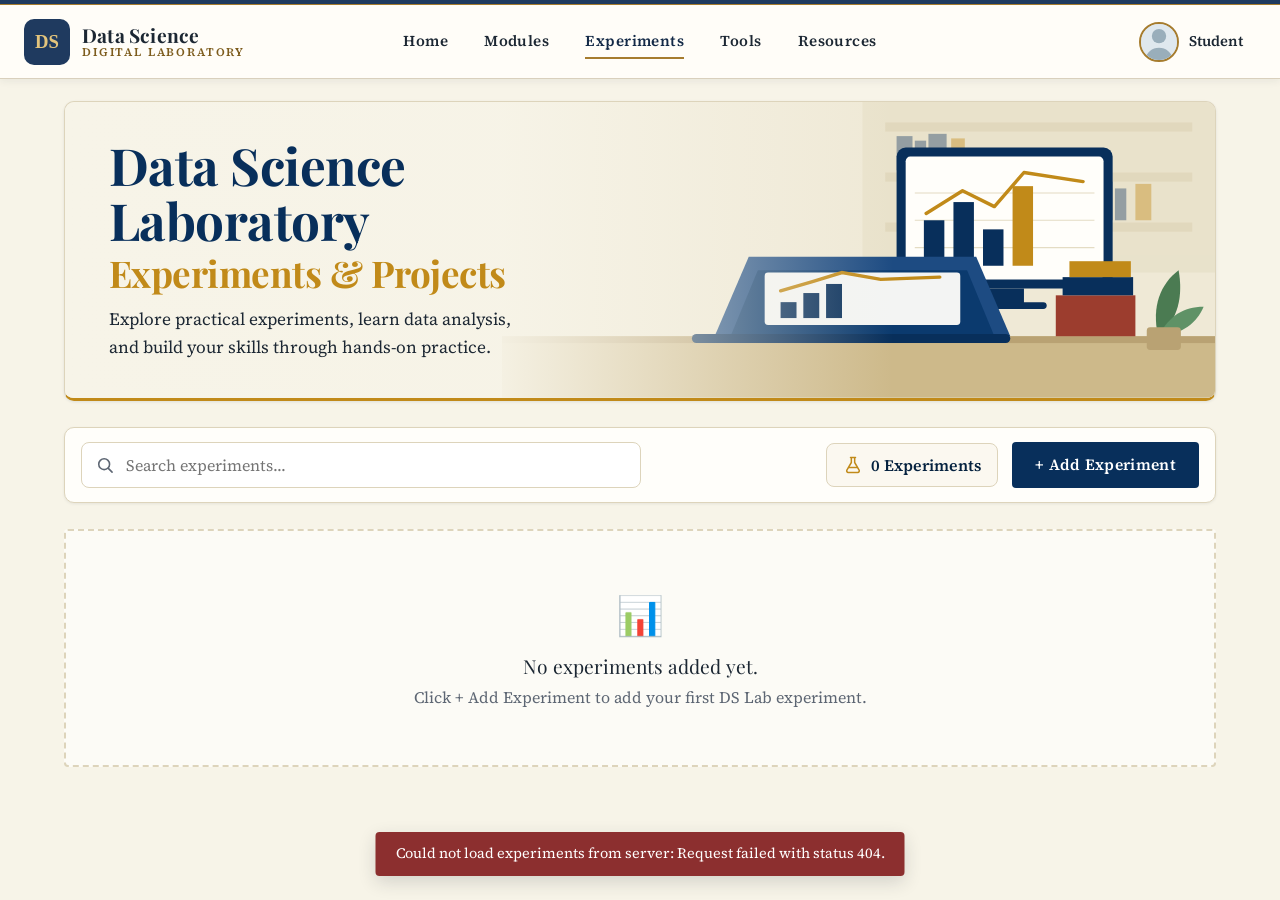
==== commit 0d7db86c: "updated css of and js og exp" ====
--- a/index.html
+++ b/index.html
@@ -16,19 +16,28 @@
   <header class="exp-hero">
     <div class="exp-hero__inner">
       <div class="exp-hero__text">
-        <p class="exp-hero__eyebrow">DATA SCIENCE LABORATORY</p>
-        <h1 class="exp-hero__title">Experiments <span>&amp; Projects</span></h1>
+        <h1 class="exp-hero__title">Data Science Laboratory <span>Experiments &amp; Projects</span></h1>
         <p class="exp-hero__sub">Explore practical experiments, learn data analysis, and build your skills through hands-on practice.</p>
       </div>
-      <svg class="exp-hero__art" viewBox="0 0 320 180" aria-hidden="true" focusable="false">
-        <rect x="26" y="18" width="268" height="150" rx="10" fill="#fffdf8" stroke="#1f3a5f" stroke-width="3"/>
-        <rect x="26" y="18" width="268" height="22" rx="10" fill="#1f3a5f"/>
-        <circle cx="42" cy="29" r="3.5" fill="#e3c47c"/><circle cx="54" cy="29" r="3.5" fill="#e3c47c" opacity=".7"/><circle cx="66" cy="29" r="3.5" fill="#e3c47c" opacity=".4"/>
-        <g fill="#1f3a5f"><rect x="52" y="112" width="26" height="40" rx="3"/><rect x="92" y="90" width="26" height="62" rx="3" opacity=".85"/><rect x="132" y="68" width="26" height="84" rx="3" opacity=".7"/></g>
-        <rect x="172" y="100" width="26" height="52" rx="3" fill="#a67c2e"/>
-        <polyline points="52,96 100,76 150,82 198,56 262,62" fill="none" stroke="#a67c2e" stroke-width="3.5" stroke-linecap="round" stroke-linejoin="round"/>
-        <g fill="#a67c2e"><circle cx="100" cy="76" r="4.5"/><circle cx="150" cy="82" r="4.5"/><circle cx="198" cy="56" r="4.5"/><circle cx="262" cy="62" r="4.5"/></g>
-        <path d="M232 112h38M232 126h38M232 140h24" stroke="#d9d0bd" stroke-width="5" stroke-linecap="round"/>
+      <svg class="exp-hero__art" viewBox="0 0 640 260" preserveAspectRatio="xMaxYMid slice" aria-hidden="true" focusable="false">
+        <rect width="640" height="260" fill="#efe9d6"/>
+        <g opacity=".55"><rect x="330" y="0" width="310" height="150" fill="#e4dcc3"/><rect x="350" y="18" width="270" height="8" fill="#d6cba9"/><rect x="350" y="62" width="270" height="8" fill="#d6cba9"/><rect x="350" y="106" width="270" height="8" fill="#d6cba9"/>
+          <g fill="#082F5B" opacity=".7"><rect x="360" y="30" width="14" height="30"/><rect x="376" y="34" width="10" height="26"/><rect x="388" y="28" width="16" height="32"/><rect x="520" y="74" width="12" height="30"/><rect x="534" y="70" width="16" height="34"/><rect x="552" y="76" width="10" height="28"/></g>
+          <g fill="#C18A19" opacity=".8"><rect x="408" y="32" width="12" height="28"/><rect x="570" y="72" width="14" height="32"/></g></g>
+        <rect x="0" y="206" width="640" height="54" fill="#cdb98a"/><rect x="0" y="206" width="640" height="6" fill="#b9a273"/>
+        <rect x="360" y="40" width="190" height="124" rx="8" fill="#082F5B"/><rect x="368" y="48" width="174" height="108" rx="4" fill="#fffefa"/>
+        <g stroke="#e4dcc3" stroke-width="1"><path d="M376 80h158M376 104h158M376 128h158"/></g>
+        <g fill="#082F5B"><rect x="384" y="104" width="18" height="40"/><rect x="410" y="88" width="18" height="56"/><rect x="436" y="112" width="18" height="32"/></g>
+        <rect x="462" y="74" width="18" height="70" fill="#C18A19"/>
+        <polyline points="386,98 418,78 446,92 472,62 524,70" fill="none" stroke="#C18A19" stroke-width="3" stroke-linecap="round" stroke-linejoin="round"/>
+        <rect x="438" y="164" width="34" height="14" fill="#082F5B"/><rect x="418" y="176" width="74" height="6" rx="3" fill="#082F5B"/>
+        <path d="M200 206l30-70h200l30 70z" fill="#1d4b82"/><path d="M214 206l24-58h184l24 58z" fill="#0b3a6e"/>
+        <rect x="244" y="150" width="172" height="46" rx="3" fill="#fffefa" opacity=".95" transform="skewX(-0)"/>
+        <g fill="#082F5B"><rect x="258" y="176" width="14" height="14"/><rect x="278" y="168" width="14" height="22"/><rect x="298" y="160" width="14" height="30"/></g>
+        <polyline points="258,166 286,158 312,150 346,156 398,154" fill="none" stroke="#C18A19" stroke-width="3" stroke-linecap="round"/>
+        <rect x="180" y="204" width="280" height="8" rx="4" fill="#082F5B"/>
+        <g><rect x="500" y="170" width="70" height="36" fill="#9c3d2e"/><rect x="506" y="154" width="62" height="16" fill="#082F5B"/><rect x="512" y="140" width="54" height="14" fill="#C18A19"/></g>
+        <g><path d="M590 206c-6-26 2-46 18-58 4 22 0 44-18 58z" fill="#4b7b52"/><path d="M590 206c10-18 22-26 40-26-6 14-18 24-40 26z" fill="#5f9266"/><rect x="580" y="198" width="30" height="20" rx="3" fill="#b9a273"/></g>
       </svg>
     </div>
   </header>
@@ -117,6 +126,18 @@
         <input type="url" id="githubInput" placeholder="https://github.com/username/project-name">
         <small class="error" data-error="github"></small>
       </label>
+
+      <div class="field">
+        <span>Tools Used (optional)</span>
+        <div id="toolsEditor"></div>
+        <small class="error" data-error="tools"></small>
+      </div>
+
+      <div class="field">
+        <span>Materials (optional)</span>
+        <div id="materialsEditor"></div>
+        <small class="error" data-error="materials"></small>
+      </div>
 
       <div class="field">
         <span>Sub-Experiments (optional)</span>
@@ -212,7 +233,7 @@
 
   <script src="shared.js?v=20261005-d2-topics-2"></script>
   <script src="header.js?v=20261011-classic"></script>
-  <script src="script.js?v=20261006-profile-card-removed"></script>
+  <script src="script.js?v=20261013-classic"></script>
   <script src="quick-add.js?v=20261011-add"></script>
 </body>
 </html>
--- a/experiments.css
+++ b/experiments.css
@@ -3,16 +3,29 @@
    Uses the site tokens from style.css: cream paper, navy, gold, serif headings. */
 
 /* ============================================================ shared tokens */
-body.exp-page, body.exp-detail {
-  --e-navy: var(--accent, #1f3a5f);
-  --e-navy-d: var(--accent-dark, #142a47);
-  --e-soft: var(--accent-soft, #e9edf3);
-  --e-gold: var(--gold, #a67c2e);
-  --e-line: var(--line, #d9d0bd);
-  --e-card: var(--surface, #fffdf8);
-  --e-muted: var(--muted, #5d6673);
+body.exp-page, body.exp-detail { background: #F7F4E8; }
+.exp-hero, .exp-container, .exp-detail .detail {
+  --accent: #082F5B;
+  --accent-dark: #05223f;
+  --accent-soft: #e7edf5;
+  --gold: #C18A19;
+  --gold-dark: #8f6410;
+  --surface: #fffefa;
+  --line: #ddd4bb;
+  --e-navy: #082F5B;
+  --e-navy-d: #05223f;
+  --e-soft: #e7edf5;
+  --e-gold: #C18A19;
+  --e-line: #ddd4bb;
+  --e-card: #fffefa;
+  --e-muted: #5d6673;
   --e-top: var(--dsl-header-h, 78px);
-  --e-shadow: 0 1px 3px rgba(28, 39, 51, .08), 0 8px 22px rgba(28, 39, 51, .06);
+  --e-shadow: 0 1px 3px rgba(8, 47, 91, .08), 0 8px 22px rgba(8, 47, 91, .06);
+  --d2-accent: #082F5B;
+  --d2-accent-dark: #05223f;
+  --d2-accent-soft: #e7edf5;
+  --d2-line: #ddd4bb;
+  --d2-surface: #fffefa;
 }
 
 /* ====================================================== LISTING (index.html) */
@@ -22,26 +35,29 @@
   padding: 0 24px;
 }
 .exp-hero__inner {
+  position: relative;
   display: flex;
   align-items: center;
-  justify-content: space-between;
-  gap: 24px;
-  padding: 34px 42px;
-  border: 1px solid var(--e-line, #d9d0bd);
-  border-bottom: 3px solid var(--gold, #a67c2e);
+  min-height: 250px;
+  padding: 36px 44px;
+  border: 1px solid var(--line);
+  border-bottom: 3px solid var(--gold);
   border-radius: 10px;
-  background:
-    radial-gradient(900px 260px at 100% 0, rgba(166, 124, 46, .14), transparent 60%),
-    linear-gradient(135deg, #fffdf8, #f1ecdf);
-  box-shadow: 0 1px 3px rgba(28, 39, 51, .08);
+  background: #efe9d6;
+  box-shadow: 0 1px 3px rgba(8, 47, 91, .1);
   overflow: hidden;
 }
-.exp-hero__text { min-width: 0; max-width: 640px; }
-.exp-hero__eyebrow { margin: 0 0 8px; color: var(--gold, #a67c2e); font: 700 .78rem/1 var(--font-body); letter-spacing: .2em; }
-.exp-hero__title { margin: 0; color: var(--accent, #1f3a5f); font-family: var(--font-head); font-size: clamp(2rem, 4.6vw, 3.1rem); line-height: 1.1; letter-spacing: -.01em; }
-.exp-hero__title span { display: block; color: var(--gold, #a67c2e); font-size: .78em; }
-.exp-hero__sub { margin: 14px 0 0; color: var(--ink, #1c2733); font-size: 1.08rem; line-height: 1.6; }
-.exp-hero__art { flex: 0 0 auto; width: min(320px, 34%); height: auto; }
+.exp-hero__inner::after { /* soft overlay so the text always stays readable */
+  content: ""; position: absolute; inset: 0;
+  background: linear-gradient(90deg, #F7F4E8 0%, rgba(247, 244, 232, .94) 38%, rgba(247, 244, 232, 0) 72%);
+  pointer-events: none;
+}
+.exp-hero__text { position: relative; z-index: 1; min-width: 0; max-width: 560px; }
+.exp-hero__eyebrow { margin: 0 0 8px; color: var(--gold); font: 700 .78rem/1 var(--font-body); letter-spacing: .2em; }
+.exp-hero__title { margin: 0; color: var(--accent); font-family: var(--font-head); font-size: clamp(2.1rem, 4.6vw, 3.2rem); line-height: 1.08; letter-spacing: -.01em; }
+.exp-hero__title span { display: block; margin-top: 4px; color: var(--gold); font-size: .72em; }
+.exp-hero__sub { margin: 14px 0 0; color: var(--ink, #1c2733); font-size: 1.08rem; line-height: 1.6; max-width: 46ch; }
+.exp-hero__art { position: absolute; right: 0; top: 0; bottom: 0; width: 62%; height: 100%; }
 
 .exp-container { padding-top: 26px; }
 
@@ -206,8 +222,8 @@
 
 @media (max-width: 900px) {
   .exp-hero { padding: 0 16px; }
-  .exp-hero__inner { padding: 26px 24px; }
-  .exp-hero__art { width: 200px; }
+  .exp-hero__inner { padding: 26px 24px; min-height: 220px; }
+  .exp-hero__art { width: 70%; opacity: .75; }
   .exp-toolbar { flex-wrap: wrap; }
   .exp-search { flex-basis: 100%; max-width: none; }
   .exp-toolbar .toolbar__side { flex: 1 1 100%; justify-content: space-between; }
@@ -221,7 +237,8 @@
 
 @media (max-width: 700px) {
   .exp-hero__art { display: none; }
-  .exp-hero__inner { padding: 22px 18px; }
+  .exp-hero__inner { padding: 22px 18px; min-height: 0; }
+  .exp-hero__inner::after { display: none; }
   .exp-page .list { grid-template-columns: minmax(0, 1fr); }
 }
 
@@ -246,4 +263,78 @@
   .exp-info { padding: 18px 16px 20px; }
   .exp-row { gap: 10px; padding: 8px 10px; }
   .exp-section__title { font-size: 1.2rem; }
-}+}
+
+
+/* ===================================================== NEW COMPONENTS (tabs, tools, materials, topics) */
+.exp-body { min-width: 0; }
+.exp-empty { margin: 0; padding: 18px; border: 1px dashed var(--line); border-radius: 8px; background: #fbf8ee; color: var(--e-muted); text-align: center; font-style: italic; }
+.exp-selected-note { margin: 0 0 14px; padding: 8px 14px; border-left: 4px solid var(--gold); background: #fbf8ee; color: var(--accent-dark); font-weight: 600; }
+.exp-intro { margin-top: 14px; }
+.exp-tab { font-family: var(--font-body); }
+
+/* tools */
+.exp-tools { display: grid; grid-template-columns: repeat(auto-fill, minmax(150px, 1fr)); gap: 12px; }
+.exp-tool { display: flex; flex-direction: column; align-items: center; gap: 6px; padding: 16px 12px; border: 1px solid var(--line); border-radius: 10px; background: #fff; color: var(--ink, #1c2733); text-align: center; text-decoration: none; transition: border-color .15s, box-shadow .15s, transform .15s; }
+a.exp-tool:hover { border-color: var(--accent); box-shadow: 0 6px 16px rgba(8, 47, 91, .12); transform: translateY(-2px); }
+.exp-tool__icon { display: grid; place-items: center; width: 54px; height: 54px; overflow: hidden; border: 2px solid var(--gold); border-radius: 50%; background: var(--accent-soft); color: var(--accent); font: 800 1.4rem var(--font-head); }
+.exp-tool__icon img { width: 100%; height: 100%; object-fit: cover; }
+.exp-tool__name { color: var(--accent); font-family: var(--font-head); font-size: 1.02rem; }
+.exp-tool__desc { color: var(--e-muted); font-size: .84rem; line-height: 1.4; }
+
+/* materials */
+.exp-materials { display: grid; gap: 8px; margin: 0; padding: 0; list-style: none; }
+.exp-material { display: grid; grid-template-columns: auto minmax(0, 1fr) auto; align-items: center; gap: 14px; padding: 10px 14px; border: 1px solid var(--line); border-radius: 8px; background: #fff; color: var(--ink, #1c2733); text-decoration: none; transition: border-color .15s, background .15s; }
+.exp-material:hover { border-color: var(--accent); background: #fbfcfe; }
+.exp-material__kind { display: grid; place-items: center; min-width: 46px; height: 34px; padding: 0 8px; border-radius: 6px; background: var(--accent); color: #fff; font: 700 .72rem var(--font-body); letter-spacing: .05em; }
+.exp-material__text { display: grid; min-width: 0; }
+.exp-material__text strong { overflow-wrap: anywhere; }
+.exp-material__text small { color: var(--e-muted); }
+.exp-material__open { color: var(--accent); font-weight: 700; font-size: .88rem; white-space: nowrap; }
+
+/* topic detail view */
+.exp-topicview__back { display: inline-block; margin-bottom: 14px; color: var(--accent); font-weight: 700; text-decoration: none; }
+.exp-topicview__back:hover { text-decoration: underline; text-decoration-color: var(--gold); text-underline-offset: 4px; }
+.exp-topicview__head { display: flex; align-items: center; gap: 14px; margin-bottom: 18px; padding-bottom: 14px; border-bottom: 3px solid var(--accent-soft); }
+.exp-topicview__title { margin: 0; color: var(--accent); font-size: 1.6rem; line-height: 1.2; overflow-wrap: anywhere; }
+.exp-row__badge--big { height: 36px; min-width: 52px; background: var(--accent); color: #fff; font-size: .95rem; }
+.exp-topicview__content { display: grid; gap: 14px; }
+.exp-pager { display: grid; grid-template-columns: 1fr 1fr; gap: 12px; margin-top: 28px; }
+.exp-pager__link { display: grid; gap: 3px; padding: 12px 16px; border: 1px solid var(--line); border-radius: 8px; background: #fff; color: var(--accent); text-decoration: none; }
+.exp-pager__link:hover { border-color: var(--accent); }
+.exp-pager__link--next { grid-column: 2; text-align: right; }
+.exp-pager__link small { color: var(--e-muted); font-weight: 600; }
+
+/* video play overlay on the cover */
+.exp-media__play { position: absolute; inset: 0; display: grid; place-items: center; width: 100%; border: 0; background: rgba(5, 34, 63, .22); cursor: pointer; transition: background .15s; }
+.exp-media__play:hover { background: rgba(5, 34, 63, .38); }
+.exp-media__play[hidden] { display: none; }
+.exp-media__play svg { width: 68px; height: 68px; fill: rgba(5, 34, 63, .72); stroke: #fff; stroke-width: 1.4; filter: drop-shadow(0 3px 8px rgba(0, 0, 0, .35)); }
+.exp-media__play svg path { fill: #fff; stroke: none; }
+.exp-media__note--info { background: #e7edf5; color: var(--accent-dark, #05223f); }
+
+/* add / edit form: tools and materials rows */
+.list-editor__rows { display: grid; gap: 10px; margin-bottom: 8px; }
+.list-editor__row { display: grid; grid-template-columns: minmax(0, 1fr) minmax(0, 1.4fr) minmax(0, 1.2fr) auto; gap: 8px; align-items: center; }
+.list-editor__row input { width: 100%; min-width: 0; padding: 8px 10px; border: 1px solid #d9d0bd; border-radius: 4px; background: #fff; font: inherit; font-size: .9rem; }
+#materialsEditor .list-editor__row { grid-template-columns: minmax(0, 1fr) minmax(0, 1.6fr) auto; }
+@media (max-width: 640px) {
+  .list-editor__row, #materialsEditor .list-editor__row { grid-template-columns: minmax(0, 1fr); padding: 10px; border: 1px solid #e3dcc8; border-radius: 6px; }
+  .exp-material { grid-template-columns: auto minmax(0, 1fr); }
+  .exp-material__open { grid-column: 2; }
+  .exp-pager { grid-template-columns: 1fr; }
+  .exp-pager__link--next { grid-column: 1; text-align: left; }
+  .exp-topicview__title { font-size: 1.35rem; }
+}
+
+/* three-dot menu: wider list for the five actions */
+.exp-card .menu__list { min-width: 190px; }
+.exp-card .menu__item { padding: 9px 12px; font-size: .9rem; }
+
+/* writing rules in the add/edit form */
+.write-guide { margin: 0 0 14px; border: 1px solid #d9d0bd; border-left: 4px solid #C18A19; border-radius: 8px; background: #fbf8ee; font-size: .92rem; }
+.write-guide > summary { padding: 10px 14px; cursor: pointer; font-weight: 700; color: #082F5B; }
+.write-guide__rules { margin: 0; padding: 0 16px 10px 34px; line-height: 1.55; color: #1c2733; }
+.write-guide__rules li { margin-bottom: 6px; }
+.write-guide code { padding: 1px 5px; border-radius: 4px; background: #efe8d3; color: #082F5B; font-size: .88em; overflow-wrap: anywhere; }
+.write-guide__example { margin: 0 14px 14px; padding: 12px; border-radius: 8px; background: #0b2447; color: #e8eefc; font-size: .82rem; line-height: 1.5; overflow-x: auto; white-space: pre; }
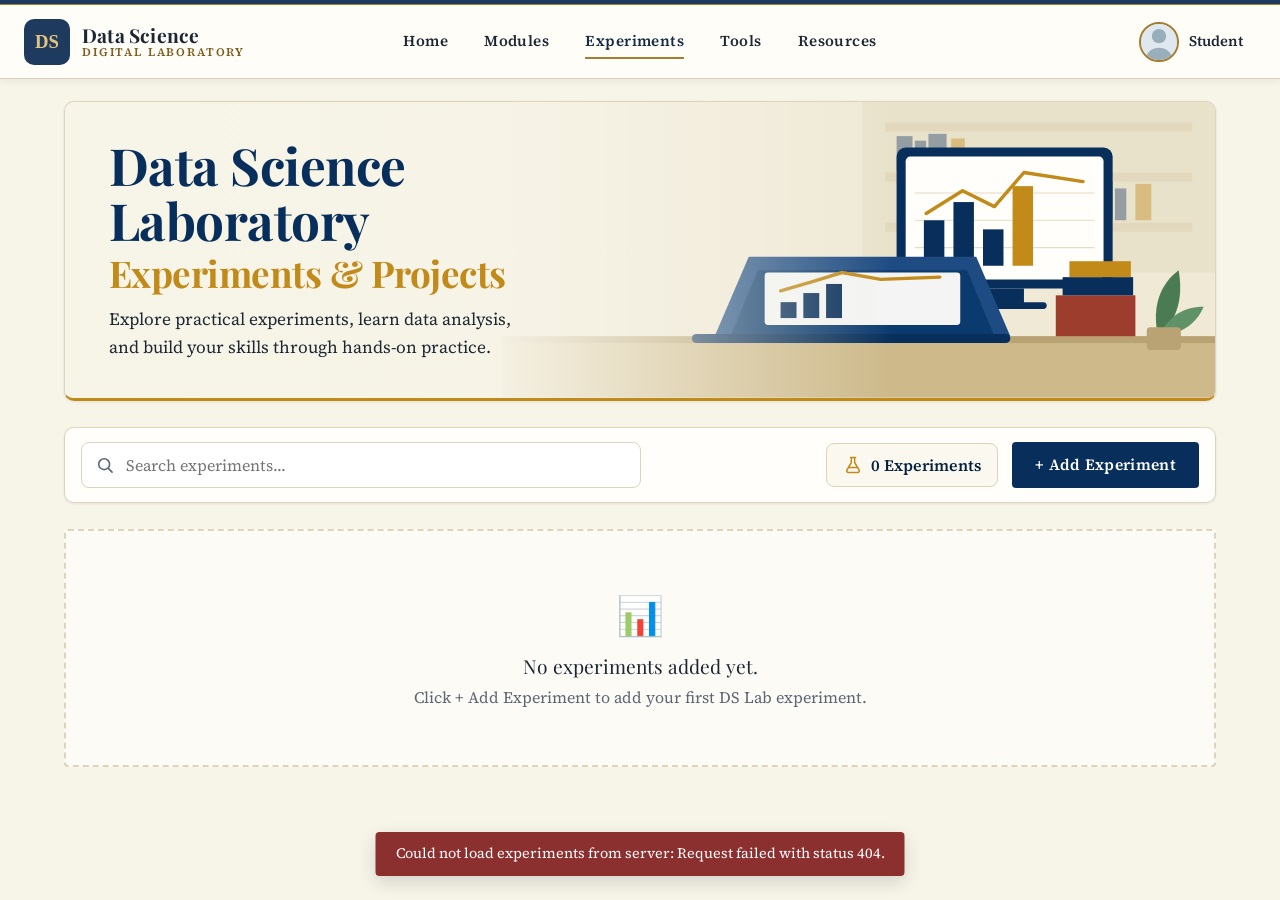
==== commit efefae24: "updated loging page" ====
--- a/index.html
+++ b/index.html
@@ -101,14 +101,13 @@
       </div>
 
       <label class="field">
-        <span>D2 Heading</span>
+        <span>Long description heading (optional)</span>
         <input type="text" id="d2HeadingInput" maxlength="80" placeholder="Enter custom heading (default: Long Description)">
       </label>
 
       <div class="field">
-        <span>D2 Content</span>
-        <div id="d2TopicsBuilder" class="d2-builder" aria-live="polite"></div>
-        <button type="button" id="addD2TopicBtn" class="btn btn--ghost" style="margin-top: 10px;">+ Add Topic</button>
+        <span>Long description &amp; subtopics</span>
+        <div id="d2TopicsBuilder" aria-live="polite"></div>
         <input type="hidden" id="d2ContentInput">
       </div>
 
--- a/experiments.css
+++ b/experiments.css
@@ -337,4 +337,12 @@
 .write-guide__rules { margin: 0; padding: 0 16px 10px 34px; line-height: 1.55; color: #1c2733; }
 .write-guide__rules li { margin-bottom: 6px; }
 .write-guide code { padding: 1px 5px; border-radius: 4px; background: #efe8d3; color: #082F5B; font-size: .88em; overflow-wrap: anywhere; }
-.write-guide__example { margin: 0 14px 14px; padding: 12px; border-radius: 8px; background: #0b2447; color: #e8eefc; font-size: .82rem; line-height: 1.5; overflow-x: auto; white-space: pre; }+.write-guide__example { margin: 0 14px 14px; padding: 12px; border-radius: 8px; background: #0b2447; color: #e8eefc; font-size: .82rem; line-height: 1.5; overflow-x: auto; white-space: pre; }
+
+/* guided subtopic builder */
+.st-builder { display: grid; gap: 12px; }
+.st-cards { display: grid; gap: 14px; }
+.st-card { padding: 14px; border: 1px solid #d9d0bd; border-left: 4px solid #082F5B; border-radius: 8px; background: #fffefa; }
+.st-code-row { display: grid; grid-template-columns: 170px minmax(0, 1fr); gap: 12px; align-items: start; }
+.st-card textarea.d2-code-editor { font-family: Consolas, "Courier New", monospace; font-size: .88rem; white-space: pre; overflow-x: auto; }
+@media (max-width: 640px) { .st-code-row { grid-template-columns: minmax(0, 1fr); } }
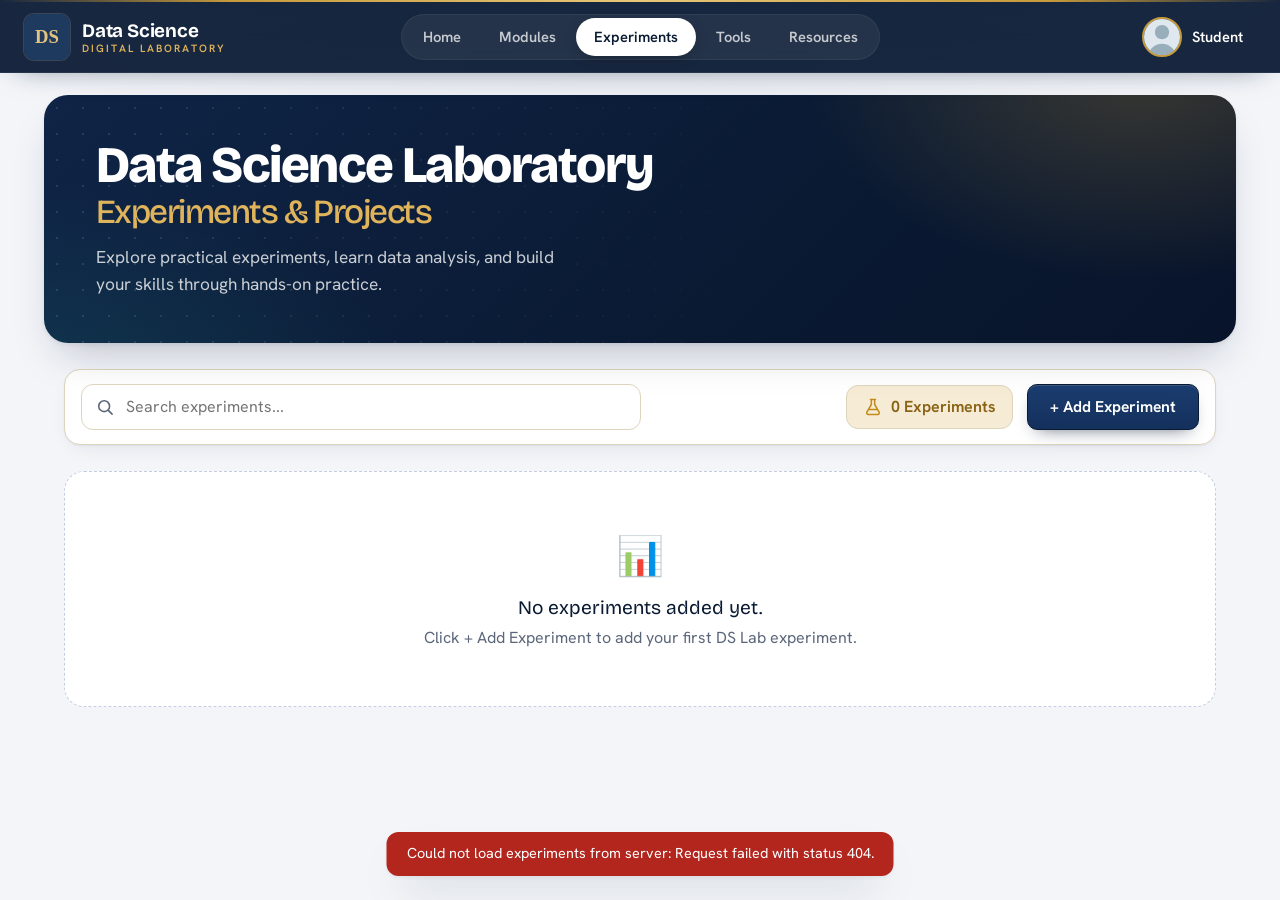
==== commit 2fe879d3: "Replace with premium Data Science Lab project" ====
--- a/index.html
+++ b/index.html
@@ -3,14 +3,15 @@
 <head>
   <meta charset="UTF-8">
   <meta name="viewport" content="width=device-width, initial-scale=1">
-  <meta name="theme-color" content="#1f3a5f">
+  <meta name="theme-color" content="#0a1a33">
   <title>Experiments – Data Science Digital Laboratory</title>
   <link rel="preconnect" href="https://fonts.googleapis.com">
   <link rel="preconnect" href="https://fonts.gstatic.com" crossorigin>
-  <link href="https://fonts.googleapis.com/css2?family=Playfair+Display:wght@600;700;800&family=Source+Serif+4:wght@400;500;600&display=swap" rel="stylesheet">
+  <link href="https://fonts.googleapis.com/css2?family=Bricolage+Grotesque:opsz,wght@12..96,500..800&family=Hanken+Grotesk:wght@400;500;600;700&display=swap" rel="stylesheet">
   <link rel="stylesheet" href="style.css?v=20261011-classic">
   <link rel="stylesheet" href="header.css?v=20261011-classic">
   <link rel="stylesheet" href="experiments.css?v=20261012-redesign">
+  <link rel="stylesheet" href="premium.css?v=20261017-premium">
 </head>
 <body class="exp-page">
   <header class="exp-hero">
--- a/header.css
+++ b/header.css
@@ -1,4 +1,3 @@
-@import url("https://fonts.googleapis.com/css2?family=Playfair+Display:wght@600;700;800&family=Source+Serif+4:wght@400;500;600&display=swap");
 
 /* =========================================================
    DS Lab — common header + CLASSIC THEME TOKENS
--- a/premium.css
+++ b/premium.css
@@ -0,0 +1,453 @@
+/* =========================================================
+   DS Lab — PREMIUM THEME
+   Loaded LAST on every page (after style.css, header.css and each page's own css).
+   It re-skins the site only: no layout logic, ids or scripts are touched.
+
+   Palette
+     Ink navy   #0a1a33   header, hero panels, code
+     Navy       #14305c   primary buttons, links
+     Porcelain  #f3f5f9   page background
+     Brass      #c79a3b   the one accent (active nav, badges, focus)
+     Teal       #1e8c87   data accent, used sparingly (stats, success)
+   Type
+     Headings   Bricolage Grotesque     Body  Hanken Grotesk
+   ========================================================= */
+
+:root {
+  --font-head: "Bricolage Grotesque", "Hanken Grotesk", system-ui, -apple-system, "Segoe UI", sans-serif;
+  --font-body: "Hanken Grotesk", system-ui, -apple-system, "Segoe UI", Roboto, sans-serif;
+
+  --ink-900: #0a1a33;
+  --ink-800: #0f2446;
+  --ink-700: #14305c;
+  --brass: #c79a3b;
+  --brass-soft: #f6ecd5;
+  --brass-deep: #8a6416;
+  --teal: #1e8c87;
+
+  --bg: #f3f5f9;
+  --surface: #ffffff;
+  --ink: #14213a;
+  --muted: #5b667a;
+  --line: #e1e6ef;
+  --accent: #14305c;
+  --accent-dark: #0a1a33;
+  --accent-soft: #eaf0f9;
+  --gold: #c79a3b;
+  --gold-dark: #8a6416;
+  --danger: #b3261e;
+  --radius: 12px;
+  --shadow: 0 1px 2px rgba(10, 26, 51, .05), 0 8px 24px -12px rgba(10, 26, 51, .14);
+  --shadow-lift: 0 2px 4px rgba(10, 26, 51, .06), 0 22px 44px -16px rgba(10, 26, 51, .26);
+
+  /* experiments.css tokens */
+  --e-navy: #14305c; --e-navy-d: #0a1a33; --e-soft: #eaf0f9; --e-gold: #c79a3b;
+  --e-line: #e1e6ef; --e-card: #ffffff; --e-muted: #5b667a; --e-shadow: var(--shadow);
+  --d2-accent: #14305c; --d2-accent-dark: #0a1a33; --d2-accent-soft: #eaf0f9;
+  --d2-line: #e1e6ef; --d2-surface: #ffffff; --d2-ink: #14213a; --d2-muted: #5b667a;
+  /* modules.css tokens */
+  --m-navy: #14305c; --m-navy-d: #0a1a33; --m-gold: #e0b45a; --m-gold-d: #c79a3b;
+  --m-page: #f3f5f9; --m-white: #ffffff; --m-ink: #14213a; --m-muted: #5b667a;
+  --m-line: #e1e6ef; --m-soft: #eaf0f9; --m-head: var(--font-head); --m-body: var(--font-body);
+  --m-shadow: var(--shadow); --m-radius: 14px;
+  --dsl-header-h: 72px;
+}
+
+html { scroll-behavior: smooth; }
+body,
+body.exp-page, body.exp-detail, body.modules-page, body.home-page {
+  font-family: var(--font-body);
+  color: var(--ink);
+  background:
+    radial-gradient(1200px 420px at 50% -120px, rgba(20, 48, 92, .09), transparent 70%),
+    var(--bg);
+  -webkit-font-smoothing: antialiased;
+  text-rendering: optimizeLegibility;
+}
+h1, h2, h3, h4,
+.modules-page h1, .modules-page h2, .modules-page h3 {
+  font-family: var(--font-head);
+  letter-spacing: -.015em;
+}
+::selection { background: rgba(199, 154, 59, .35); }
+:focus-visible { outline: 3px solid rgba(199, 154, 59, .85); outline-offset: 2px; }
+
+/* ---------- Header ---------- */
+.dsl-header {
+  background: rgba(10, 26, 51, .94);
+  -webkit-backdrop-filter: saturate(160%) blur(14px);
+  backdrop-filter: saturate(160%) blur(14px);
+  border-bottom: 1px solid rgba(255, 255, 255, .07);
+  box-shadow: 0 10px 30px -18px rgba(10, 26, 51, .6);
+}
+.dsl-header::before { height: 2px; background: linear-gradient(90deg, transparent, var(--brass) 18%, #e7c778 50%, var(--brass) 82%, transparent); border: 0; }
+.dsl-header__inner { height: calc(var(--dsl-header-h) - 2px); max-width: 1360px; }
+.dsl-brand__link { color: #fff; }
+.dsl-logo { border-radius: 10px; box-shadow: 0 0 0 1px rgba(255, 255, 255, .14); }
+.dsl-brand__text strong { font-family: var(--font-head); font-size: 1.18rem; font-weight: 700; letter-spacing: -.01em; color: #fff; }
+.dsl-brand__text small { color: #e0b45a; font-size: .66rem; letter-spacing: .2em; font-weight: 600; }
+.dsl-logo-edit { background: #fff; border-color: transparent; }
+.dsl-nav { gap: 2px; padding: 4px; border-radius: 999px; background: rgba(255, 255, 255, .06); box-shadow: inset 0 0 0 1px rgba(255, 255, 255, .06); }
+.dsl-nav a { padding: 8px 18px; border-radius: 999px; color: rgba(255, 255, 255, .74); font-size: .92rem; font-weight: 600; letter-spacing: 0; }
+.dsl-nav a:hover { background: rgba(255, 255, 255, .1); color: #fff; }
+.dsl-nav a.is-active { background: #fff; color: var(--ink-900); box-shadow: 0 4px 14px -4px rgba(0, 0, 0, .4); }
+.dsl-nav a.is-active::after { display: none; }
+.dsl-profile { color: #fff; }
+.dsl-profile:hover { background: rgba(255, 255, 255, .09); border-color: rgba(255, 255, 255, .14); }
+.dsl-avatar { border: 2px solid var(--brass); background: #1b2f52; }
+.dsl-profile__name { font-weight: 600; }
+.dsl-burger { background: rgba(255, 255, 255, .08); border-color: rgba(255, 255, 255, .18); color: #fff; border-radius: 10px; }
+.dsl-burger:hover { background: rgba(255, 255, 255, .16); }
+.dsl-header .dsl-account__btn { border-color: rgba(255, 255, 255, .22); background: transparent; color: #fff; font-family: var(--font-body); transition: background .2s; }
+.dsl-header .dsl-account__btn:hover { background: rgba(255, 255, 255, .12); }
+.dsl-header .dsl-account__badge { background: rgba(255, 255, 255, .16); color: #fff; }
+html[data-role="admin"] .dsl-header .dsl-account__badge { background: var(--brass); color: var(--ink-900); }
+.dsl-header .dsl-account__menu { border-color: var(--line); border-radius: 14px; background: #fff; box-shadow: var(--shadow-lift); }
+.dsl-header .dsl-account__who { color: var(--muted); }
+.dsl-header .dsl-account__name { color: var(--ink-900); font-family: var(--font-head); }
+.dsl-header .dsl-account__menu button { border-color: var(--line); color: var(--ink-900); border-radius: 10px; font-family: var(--font-body); }
+.dsl-header .dsl-account__menu button:hover { background: var(--accent-soft); }
+.dsl-header .dsl-account__menu button.is-primary { background: var(--ink-900); border-color: var(--ink-900); color: #fff; }
+.dsl-header .dsl-account__menu button.is-primary:hover { background: var(--ink-700); }
+
+@media (max-width: 900px) {
+  .dsl-nav { border-radius: 16px; background: var(--ink-900); box-shadow: 0 20px 40px -12px rgba(0, 0, 0, .5); }
+  .dsl-nav a { border-radius: 12px; }
+}
+
+/* ---------- Buttons ---------- */
+.btn, .mbtn {
+  border-radius: 10px;
+  font-family: var(--font-body);
+  font-weight: 650;
+  letter-spacing: 0;
+  transition: transform .18s ease, box-shadow .18s ease, background .18s ease, border-color .18s ease, color .18s ease;
+}
+.btn--primary, .mbtn--primary {
+  background: linear-gradient(180deg, #1b3d70, var(--ink-700));
+  border: 1px solid var(--ink-900);
+  color: #fff;
+  box-shadow: 0 1px 0 rgba(255, 255, 255, .14) inset, 0 8px 18px -10px rgba(10, 26, 51, .7);
+}
+.btn--primary:hover, .mbtn--primary:hover { background: linear-gradient(180deg, #234a85, #17376a); transform: translateY(-1px); box-shadow: 0 1px 0 rgba(255, 255, 255, .16) inset, 0 12px 22px -10px rgba(10, 26, 51, .75); }
+.btn--primary:active, .mbtn--primary:active { transform: translateY(0); }
+.btn--ghost, .mbtn--ghost { background: #fff; border: 1px solid var(--line); color: var(--ink-800); }
+.btn--ghost:hover, .mbtn--ghost:hover { background: var(--accent-soft); border-color: #c9d4e6; }
+.mbtn--gold { background: linear-gradient(180deg, #e7c26a, var(--brass)); color: var(--ink-900); border: 1px solid #b88a2c; box-shadow: 0 8px 18px -10px rgba(138, 100, 22, .8); }
+.mbtn--gold:hover { background: linear-gradient(180deg, #ecca7c, #d2a443); transform: translateY(-1px); }
+.btn:disabled, .mbtn:disabled { opacity: .55; transform: none; box-shadow: none; }
+
+/* ---------- Form fields and modals ---------- */
+.modal__backdrop { background: rgba(7, 16, 34, .62); -webkit-backdrop-filter: blur(4px); backdrop-filter: blur(4px); }
+.modal__panel { border: 1px solid var(--line); border-radius: 18px; background: #fff; box-shadow: 0 30px 80px -20px rgba(7, 16, 34, .6); }
+.modal__panel h2 { font-family: var(--font-head); color: var(--ink-900); }
+.field > span, .module-field > span, .lfield span { color: var(--ink-800); font-weight: 650; }
+.field input[type="text"], .field input[type="url"], .field input[type="search"], .field textarea,
+.module-field input:not([type="checkbox"]), .module-field textarea, .search {
+  border: 1px solid #d5dcea; border-radius: 10px; background: #fbfcfe; color: var(--ink); font-family: var(--font-body);
+  transition: border-color .15s, box-shadow .15s, background .15s;
+}
+.field input:focus, .field textarea:focus, .module-field input:focus, .module-field textarea:focus, .search:focus {
+  outline: none; border-color: var(--brass); background: #fff; box-shadow: 0 0 0 4px rgba(199, 154, 59, .2);
+}
+.upload { border: 1.5px dashed #c5cee0; border-radius: 12px; background: #fbfcfe; }
+.upload { display: grid; place-items: center; width: 100%; }
+.upload:not(:has(img:not([hidden]))) { min-height: 0; height: 120px; }
+.upload:hover { border-color: var(--brass); background: var(--brass-soft); }
+.toast { border-radius: 12px; background: var(--ink-900); color: #fff; box-shadow: var(--shadow-lift); }
+.toast--error { background: var(--danger); }
+
+/* ---------- Three-dot menus ---------- */
+.menu__toggle, .card-menu__toggle, .home-card__menu-trigger {
+  border: 1px solid rgba(10, 26, 51, .1); border-radius: 50%; background: rgba(255, 255, 255, .94); color: var(--ink-900);
+  box-shadow: 0 4px 12px -4px rgba(10, 26, 51, .35); transition: background .15s, transform .15s;
+}
+.menu__toggle:hover, .card-menu__toggle:hover, .home-card__menu-trigger:hover { background: #fff; transform: scale(1.06); }
+.menu__list, .card-menu__items, .home-card__dropdown {
+  border: 1px solid var(--line); border-radius: 12px; background: #fff; box-shadow: var(--shadow-lift); overflow: hidden;
+}
+.menu__item:hover, .card-menu__items button:hover, .home-card__dropdown button:hover { background: var(--accent-soft); }
+
+/* ======================================================
+   HOME
+   ====================================================== */
+.home-main--dash { width: min(1360px, 100%); gap: 22px; padding-top: 24px; }
+
+.home-main--dash .home-intro {
+  grid-template-columns: minmax(0, 1fr) minmax(300px, 440px);
+  min-height: 280px;
+  padding: 40px 48px;
+  gap: 40px;
+  border: 0;
+  border-radius: 24px;
+  color: #fff;
+  text-align: left;
+  background:
+    radial-gradient(520px 320px at 88% 0%, rgba(199, 154, 59, .22), transparent 70%),
+    radial-gradient(640px 360px at 0% 110%, rgba(30, 140, 135, .22), transparent 70%),
+    linear-gradient(135deg, #0f2446 0%, #0a1a33 55%, #08142a 100%);
+  box-shadow: var(--shadow-lift);
+}
+.home-main--dash .home-intro::before {
+  content: ""; position: absolute; inset: 0; z-index: -1; pointer-events: none;
+  background-image: radial-gradient(rgba(255, 255, 255, .13) 1px, transparent 1.3px);
+  background-size: 26px 26px;
+  -webkit-mask-image: linear-gradient(100deg, #000 0%, transparent 62%);
+  mask-image: linear-gradient(100deg, #000 0%, transparent 62%);
+}
+.home-intro__text { text-align: left; }
+.home-intro__title { color: #fff; font-family: var(--font-head); font-weight: 800; letter-spacing: -.035em; line-height: .95; font-size: clamp(2.8rem, 6.4vw, 5.6rem); text-transform: none; }
+.home-intro__subtitle { justify-content: flex-start; margin-top: 14px; color: #e0b45a; font-family: var(--font-head); font-style: normal; font-weight: 500; letter-spacing: -.01em; font-size: clamp(1.3rem, 2.6vw, 2.1rem); }
+.home-intro__subtitle::before { display: none; }
+.home-intro__subtitle::after { width: clamp(40px, 8vw, 110px); height: 1px; background: linear-gradient(90deg, #e0b45a, transparent); }
+.home-main--dash .home-intro .home-eyebrow { margin-top: 22px; color: rgba(255, 255, 255, .6); font-size: .9rem; letter-spacing: .02em; text-transform: none; font-weight: 600; }
+.home-main--dash .home-intro .home-lead { max-width: 520px; margin: 10px 0 0; color: rgba(255, 255, 255, .8); font-size: 1.06rem; line-height: 1.65; text-align: left; }
+
+.home-main--dash .home-profile {
+  max-width: 440px; justify-self: end; border: 1px solid rgba(255, 255, 255, .5); border-radius: 20px;
+  background: rgba(255, 255, 255, .96); box-shadow: 0 30px 60px -20px rgba(0, 0, 0, .6), 0 0 0 6px rgba(255, 255, 255, .06);
+}
+.home-profile .hero__heading { color: var(--brass-deep); font-family: var(--font-body); font-size: .8rem; letter-spacing: .02em; text-transform: none; font-weight: 700; }
+.home-profile .id-card__photo { border: 2px solid #fff; border-radius: 14px; box-shadow: 0 0 0 1px var(--line), 0 10px 20px -10px rgba(10, 26, 51, .5); }
+.home-profile .id-card__details dt { color: var(--muted); }
+.home-profile .id-card__details dd { color: var(--ink-900); font-family: var(--font-body); }
+.home-profile .id-card__edit { border-color: var(--line); background: #fff; transition: background .15s, border-color .15s, transform .15s; }
+.home-profile .id-card__edit:hover { border-color: var(--brass); background: var(--brass-soft); transform: rotate(-8deg); }
+
+.home-quote { display: none; }
+
+/* stats */
+.home-stats { border: 0; border-radius: 20px; background: #fff; box-shadow: var(--shadow); overflow: hidden; }
+.home-stat { border-color: var(--line); padding-block: 22px; transition: background .2s; }
+.home-stat:hover { background: #fafbfd; }
+.home-stat__icon { background: var(--accent-soft) !important; color: var(--ink-700) !important; border-radius: 14px; width: 52px; height: 52px; }
+.home-stat--orange .home-stat__icon { background: var(--brass-soft) !important; color: var(--brass-deep) !important; }
+.home-stat--green .home-stat__icon { background: #e3f3f1 !important; color: var(--teal) !important; }
+.home-stat--purple .home-stat__icon { background: #ecebf6 !important; color: #4a4a8a !important; }
+.home-stat__num { font-family: var(--font-head); font-weight: 800; font-size: 2.6rem; letter-spacing: -.04em; color: var(--ink-900); }
+.home-stat__label { color: var(--muted); font-weight: 600; font-size: .9rem; line-height: 1.3; }
+
+/* section title + cards */
+.home-main--dash .home-section-title { font-family: var(--font-head); font-size: 1.7rem; font-weight: 700; letter-spacing: -.025em; color: var(--ink-900); }
+.home-main--dash .home-card {
+  border: 1px solid var(--line); border-radius: 20px; background: #fff; overflow: hidden;
+  box-shadow: var(--shadow); transition: transform .25s ease, box-shadow .25s ease, border-color .25s;
+}
+.home-main--dash .home-card:hover { transform: translateY(-4px); box-shadow: var(--shadow-lift); border-color: #d3dbea; }
+.home-main--dash .home-card__cover { border-bottom: 2px solid var(--brass); background: linear-gradient(130deg, #17356a, #0a1a33); }
+.home-main--dash .home-card__cover--experiments { background: linear-gradient(130deg, #14585d, #082a30); }
+.home-main--dash .home-card__cover--tools { background: linear-gradient(130deg, #4a2a63, #1d0f33); }
+.home-main--dash .home-card__cover--resources { background: linear-gradient(130deg, #7a5114, #33210a); }
+.home-main--dash .home-card__number { border-color: rgba(255, 255, 255, .5); background: rgba(255, 255, 255, .1); color: #fff; font-family: var(--font-head); }
+.home-main--dash .home-card__cover-copy span { letter-spacing: .02em; text-transform: none; font-size: .78rem; font-weight: 600; color: rgba(255, 255, 255, .72); }
+.home-main--dash .home-card__cover-copy { padding-right: 34px; min-width: 0; }
+.home-main--dash .home-card__cover-copy strong { font-family: var(--font-head); font-weight: 700; letter-spacing: -.02em; font-size: 1.2rem; overflow-wrap: anywhere; }
+.home-main--dash .home-card__body h2 { font-family: var(--font-head); }
+.home-main--dash .home-card__body .home-card__count { color: var(--ink-900); font-family: var(--font-head); font-weight: 700; }
+.home-main--dash .home-card__body > p { color: var(--muted); }
+.home-main--dash .home-card__link {
+  border: 1px solid var(--ink-900); border-radius: 10px; background: var(--ink-900); color: #fff; font-family: var(--font-body); font-weight: 650;
+  transition: background .2s, transform .2s, box-shadow .2s;
+}
+.home-main--dash .home-card__link:hover { background: var(--ink-700); transform: translateY(-1px); box-shadow: 0 10px 20px -10px rgba(10, 26, 51, .7); text-decoration: none; }
+.home-main--dash .home-card__menu-trigger { top: 0; }
+
+.home-quick { border: 1px solid var(--line); border-radius: 20px; background: #fff; box-shadow: var(--shadow); }
+.home-quick__head h3 { font-family: var(--font-head); color: var(--ink-900); }
+.home-quick__go { background: var(--ink-900); }
+.home-quick__row { border-color: var(--line); border-radius: 12px; transition: background .15s, transform .15s; }
+.home-quick__row:hover { background: var(--accent-soft); }
+.home-quick__row:hover .home-quick__chev { transform: translateX(3px); }
+.home-quick__chev { transition: transform .15s; }
+.home-quick__text { font-weight: 650; color: var(--ink-900); }
+.home-quick__icon { border-radius: 12px; }
+.home-quick__icon--blue { background: var(--ink-700); color: #fff; }
+.home-quick__icon--orange { background: var(--brass-soft); color: var(--brass-deep); }
+.home-quick__icon--green { background: #e3f3f1; color: var(--teal); }
+.home-quick__icon--purple { background: #ecebf6; color: #4a4a8a; }
+
+.home-panel { border: 1px solid var(--line); border-radius: 20px; background: #fff; box-shadow: var(--shadow); }
+.home-panel__head h3 { font-family: var(--font-head); color: var(--ink-900); font-size: 1.25rem; }
+.home-panel__head a { color: var(--ink-700); font-weight: 650; }
+.home-panel__head a:hover { color: var(--brass-deep); }
+.home-mini, .home-tool { border: 1px solid var(--line); border-radius: 14px; background: #fff; transition: transform .2s, box-shadow .2s, border-color .2s; }
+.home-mini:hover, .home-tool:hover { transform: translateY(-3px); box-shadow: var(--shadow-lift); border-color: #cfd8e8; }
+.home-mini strong, .home-tool strong { font-family: var(--font-head); color: var(--ink-900); }
+.home-tool__logo, .home-tool__logo--blank { background: var(--accent-soft); color: var(--ink-700); border-radius: 12px; font-family: var(--font-head); }
+.home-tool__cat, .home-mini__badge { color: var(--brass-deep); }
+
+/* ======================================================
+   EXPERIMENTS LIST
+   ====================================================== */
+.exp-hero { border: 0; max-width: 1240px; }
+.exp-hero__inner { position: relative; overflow: hidden; border-radius: 24px; padding: 44px 52px; min-height: 0; border: 0;
+  background-color: #0a1a33; background-image:
+    radial-gradient(480px 300px at 92% -10%, rgba(199, 154, 59, .25), transparent 70%),
+    radial-gradient(520px 300px at 0% 120%, rgba(30, 140, 135, .2), transparent 70%),
+    linear-gradient(135deg, #0f2446, #0a1a33 60%, #08142a);
+  box-shadow: var(--shadow-lift);
+}
+.exp-hero__inner::after { display: none; }
+.exp-hero__inner::before { content: ""; position: absolute; inset: 0; pointer-events: none;
+  background-image: radial-gradient(rgba(255, 255, 255, .12) 1px, transparent 1.3px); background-size: 26px 26px;
+  -webkit-mask-image: linear-gradient(100deg, #000, transparent 65%); mask-image: linear-gradient(100deg, #000, transparent 65%); }
+.exp-hero__text { position: relative; }
+.exp-hero__title { color: #fff; font-family: var(--font-head); font-weight: 800; letter-spacing: -.03em; line-height: 1.02; }
+.exp-hero__title span { color: #e0b45a; font-weight: 500; font-size: .66em; }
+.exp-hero__sub { color: rgba(255, 255, 255, .78); }
+.exp-hero__art { display: none; }
+.exp-toolbar { border: 1px solid var(--line); border-radius: 16px; background: #fff; box-shadow: var(--shadow); }
+.exp-search .search { border-radius: 12px; }
+.exp-count { border: 1px solid var(--line); border-radius: 12px; background: var(--brass-soft); color: var(--brass-deep); font-weight: 650; }
+.exp-card { border: 1px solid var(--line); border-top: 3px solid var(--ink-900); border-radius: 18px; background: #fff; box-shadow: var(--shadow); transition: transform .25s, box-shadow .25s; }
+.exp-card:hover { transform: translateY(-4px); box-shadow: var(--shadow-lift); }
+.exp-card__cover { border-radius: 14px; }
+.exp-card__badge { background: var(--ink-900); color: #fff; font-family: var(--font-head); }
+.exp-card__number { background: none; color: var(--muted); font-weight: 600; }
+.exp-card__title, .exp-card__title a { font-family: var(--font-head); color: var(--ink-900); letter-spacing: -.02em; }
+.exp-card__desc { color: var(--muted); }
+.exp-card__readmore { border-radius: 10px; background: var(--ink-900); color: #fff; font-weight: 650; transition: background .2s, transform .2s; }
+.exp-card__readmore:hover { background: var(--ink-700); transform: translateY(-1px); }
+.exp-card .sub-btn, .sub-btn { border: 1px solid #cfd8e8; border-radius: 10px; background: #fff; color: var(--ink-800); font-weight: 650; box-shadow: none; }
+.exp-card .sub-btn:hover, .sub-btn:hover { background: var(--accent-soft); border-color: var(--ink-700); }
+.exp-card .sub-btn--done, .sub-btn--done { border-bottom: 2px solid var(--brass); }
+.empty { border: 1.5px dashed #c5cee0; border-radius: 20px; background: #fff; }
+.empty__title { font-family: var(--font-head); color: var(--ink-900); }
+
+/* ======================================================
+   EXPERIMENT DETAIL
+   ====================================================== */
+.exp-back { border: 1px solid var(--line); border-radius: 10px; background: #fff; color: var(--ink-800); font-weight: 650; box-shadow: var(--shadow); transition: background .15s, transform .15s; }
+.exp-back:hover { background: var(--accent-soft); transform: translateX(-2px); }
+.exp-info { border: 1px solid var(--line); border-top: 3px solid var(--brass); border-radius: 20px; background: #fff; box-shadow: var(--shadow); }
+.exp-info__label { color: var(--brass-deep); font-weight: 650; }
+.exp-info__title { font-family: var(--font-head); color: var(--ink-900); letter-spacing: -.03em; }
+.exp-media__img, .exp-media { border-radius: 14px; }
+.exp-github__btn { border-radius: 12px; background: var(--ink-900); font-weight: 650; }
+.exp-github__btn:hover { background: var(--ink-700); }
+.exp-panel { border: 1px solid var(--line); border-radius: 20px; background: #fff; box-shadow: var(--shadow); }
+.exp-bar { border-radius: 20px 20px 0 0; }
+.exp-bar { border-bottom: 1px solid var(--line); background: #fafbfd; }
+.exp-tab { color: var(--muted); font-weight: 650; }
+.exp-tab:hover { color: var(--ink-900); }
+.exp-tab.is-active { color: var(--ink-900); border-bottom-color: var(--brass); }
+.exp-pdf { border-radius: 10px; background: var(--ink-900); color: #fff; font-weight: 650; }
+.exp-pdf:hover { background: var(--ink-700); }
+.exp-section__title { font-family: var(--font-head); color: var(--ink-900); letter-spacing: -.02em; }
+.exp-section__title::before { background: var(--brass); border-radius: 4px; }
+.exp-panel .d2-heading { font-family: var(--font-head); color: var(--ink-900); }
+.exp-panel .d2-marker { background: var(--brass); }
+.exp-panel .code-block, .code-block { border-radius: 14px; background: #0a1a33; box-shadow: 0 18px 36px -20px rgba(10, 26, 51, .7); }
+.exp-panel .code-block__bar, .code-block__bar { background: #10264a; }
+.exp-tool, .exp-material, .exp-row { border: 1px solid var(--line); border-radius: 14px; background: #fff; transition: transform .2s, box-shadow .2s, border-color .2s; }
+.exp-tool:hover, .exp-material:hover, .exp-row:hover { transform: translateY(-2px); box-shadow: var(--shadow); border-color: #cfd8e8; }
+.exp-tool__icon { background: var(--accent-soft); border-color: var(--brass); color: var(--ink-700); }
+.exp-material__kind, .exp-row__badge { background: var(--ink-900); color: #fff; border-radius: 10px; }
+.exp-pager__link { border: 1px solid var(--line); border-radius: 14px; background: #fff; }
+.exp-pager__link:hover { background: var(--accent-soft); }
+
+/* ======================================================
+   MODULES
+   ====================================================== */
+.msb { border: 1px solid var(--line); border-radius: 20px; background: #fff; box-shadow: var(--shadow); overflow: hidden; }
+.msb__toggle { background: linear-gradient(135deg, #14305c, #0a1a33); color: #fff; }
+.msb__toggle span { font-family: var(--font-head); letter-spacing: .01em; text-transform: none; }
+.msb__search input { border-radius: 12px; }
+.msb__badge { background: var(--ink-900); color: #fff; font-family: var(--font-head); }
+.msb__module.is-current .msb__badge { background: var(--brass); color: var(--ink-900); }
+.msb__link[aria-current="page"], .msb__link:hover { background: var(--accent-soft); }
+.msb__title { font-family: var(--font-head); color: var(--ink-900); }
+.msb__topic-link.is-current { color: var(--ink-900); background: var(--brass-soft); }
+
+.mhero {
+  position: relative; overflow: hidden; border-radius: 24px; border: 0; padding: 40px 44px;
+  background:
+    radial-gradient(420px 260px at 94% -10%, rgba(199, 154, 59, .26), transparent 70%),
+    linear-gradient(135deg, #0f2446, #0a1a33 62%, #08142a);
+  box-shadow: var(--shadow-lift);
+}
+.mhero::before { content: ""; position: absolute; inset: 0; pointer-events: none;
+  background-image: radial-gradient(rgba(255, 255, 255, .12) 1px, transparent 1.3px); background-size: 26px 26px;
+  -webkit-mask-image: linear-gradient(100deg, #000, transparent 65%); mask-image: linear-gradient(100deg, #000, transparent 65%); }
+.mhero > * { position: relative; }
+.mhero h1 { color: #fff; font-family: var(--font-head); font-weight: 800; letter-spacing: -.03em; }
+.meyebrow { color: #e0b45a; letter-spacing: .02em; text-transform: none; font-weight: 650; font-size: .88rem; }
+.mhero__sub { color: rgba(255, 255, 255, .78); }
+.mhero__motto { color: rgba(224, 180, 90, .9); font-family: var(--font-head); font-style: normal; }
+.mcard { border: 1px solid var(--line); border-radius: 20px; background: #fff; box-shadow: var(--shadow); overflow: hidden; transition: transform .25s, box-shadow .25s; }
+.mcard:hover { transform: translateY(-4px); box-shadow: var(--shadow-lift); }
+.mcard__badge { background: var(--brass); color: var(--ink-900); letter-spacing: .02em; text-transform: none; font-family: var(--font-body); font-weight: 700; }
+.mcard__title, .mcard__title a { font-family: var(--font-head); color: var(--ink-900); letter-spacing: -.02em; }
+.mcard__pill { background: var(--accent-soft); color: var(--ink-700); }
+.mcard__desc { color: var(--muted); }
+.mcard__more, .mdhero__badge { background: var(--ink-900); color: #fff; }
+.mcard__more:hover { background: var(--ink-700); }
+.mcrumbs a { color: var(--ink-700); font-weight: 650; }
+.mdhero, .mpanel, .mres, .mabout, .mtopic { border-radius: 20px; }
+.mdhero, .mpanel, .mres { border: 1px solid var(--line); background: #fff; box-shadow: var(--shadow); }
+.mdhero h1 { font-family: var(--font-head); color: var(--ink-900); letter-spacing: -.03em; }
+.mpanel__title, .mres__titles h2, .mabout__learn h3 { font-family: var(--font-head); color: var(--ink-900); letter-spacing: -.02em; }
+.mpanel__title svg { color: var(--brass); }
+.mtopic { border: 1px solid var(--line); background: #fff; transition: transform .2s, box-shadow .2s, border-color .2s; }
+.mtopic:hover { transform: translateY(-2px); box-shadow: var(--shadow); border-color: #cfd8e8; }
+.mtopic__badge { background: var(--accent-soft); color: var(--ink-800); font-family: var(--font-head); }
+.mtopic__title { font-family: var(--font-head); color: var(--ink-900); }
+.mtopic__go { background: var(--ink-900); color: #fff; }
+.mchipbtn { border-radius: 999px; }
+.mpager__link { border: 1px solid var(--line); border-radius: 16px; background: #fff; }
+.mpager__link:hover { background: var(--accent-soft); border-color: #cfd8e8; }
+.module-create > summary { border-radius: 12px; }
+.module-form { border: 1px solid var(--line); border-radius: 20px; background: #fff; box-shadow: var(--shadow-lift); }
+.module-topic { border: 1px solid var(--line); border-radius: 14px; background: #fbfcfe; }
+.module-topic__number { background: var(--ink-900); color: #fff; }
+
+/* ======================================================
+   TOOLS + RESOURCES (library.css)
+   ====================================================== */
+.library-main { max-width: 1240px; }
+.module-intro { padding: 40px 44px; margin-bottom: 20px; border: 0; border-radius: 24px; position: relative; overflow: hidden;
+  background:
+    radial-gradient(420px 260px at 94% -10%, rgba(199, 154, 59, .26), transparent 70%),
+    linear-gradient(135deg, #0f2446, #0a1a33 62%, #08142a);
+  box-shadow: var(--shadow-lift);
+}
+.module-intro::before { content: ""; position: absolute; inset: 0; pointer-events: none;
+  background-image: radial-gradient(rgba(255, 255, 255, .12) 1px, transparent 1.3px); background-size: 26px 26px;
+  -webkit-mask-image: linear-gradient(100deg, #000, transparent 65%); mask-image: linear-gradient(100deg, #000, transparent 65%); }
+.module-intro > * { position: relative; }
+.module-intro .home-eyebrow { color: #e0b45a; letter-spacing: .02em; text-transform: none; font-weight: 650; font-size: .9rem; }
+.module-intro h1 { color: #fff; font-family: var(--font-head); font-weight: 800; letter-spacing: -.035em; }
+.module-intro .home-lead { color: rgba(255, 255, 255, .78); font-style: normal; }
+.module-intro hr, .module-intro::after { display: none; }
+.library-card { border: 1px solid var(--line); border-radius: 20px; background: #fff; box-shadow: var(--shadow); overflow: hidden; transition: transform .25s, box-shadow .25s; }
+.library-card:hover { transform: translateY(-4px); box-shadow: var(--shadow-lift); }
+.library-card__cover { background: linear-gradient(130deg, #17356a, #0a1a33); border-bottom: 2px solid var(--brass); }
+.library-card__cover > strong { font-family: var(--font-head); letter-spacing: -.02em; }
+.library-card__cover > span { letter-spacing: .02em; text-transform: none; font-weight: 600; }
+.library-card__meta { color: var(--brass-deep); letter-spacing: .02em; text-transform: none; font-weight: 650; }
+.library-card__body a { color: var(--ink-700); font-weight: 650; }
+.library-card__file { border-radius: 10px; }
+
+/* ======================================================
+   Motion + small screens
+   ====================================================== */
+@media (max-width: 900px) {
+  .home-main--dash .home-intro { grid-template-columns: minmax(0, 1fr); padding: 32px 24px; min-height: 0; text-align: left; }
+  .home-main--dash .home-profile { justify-self: stretch; max-width: none; }
+  .exp-hero__inner, .mhero, .module-intro { padding: 30px 24px; }
+}
+@media (max-width: 640px) {
+  .dsl-brand__text small { display: none; }
+  .dsl-header__inner { gap: 10px; padding: 0 14px; }
+}
+@media (max-width: 560px) {
+  .home-main--dash .home-intro { padding: 28px 20px; border-radius: 20px; }
+  .home-stat__num { font-size: 2.1rem; }
+}
+@media (prefers-reduced-motion: reduce) {
+  *, *::before, *::after { transition-duration: .01ms !important; animation-duration: .01ms !important; scroll-behavior: auto !important; }
+}
+
+/* guest header link */
+.dsl-header a.dsl-account__login { display: inline-flex; align-items: center; height: 38px; padding: 0 16px; border: 1px solid rgba(255, 255, 255, .28); border-radius: 999px; color: #fff; font-size: .88rem; font-weight: 650; text-decoration: none; transition: background .2s; }
+.dsl-header a.dsl-account__login:hover { background: rgba(255, 255, 255, .14); }
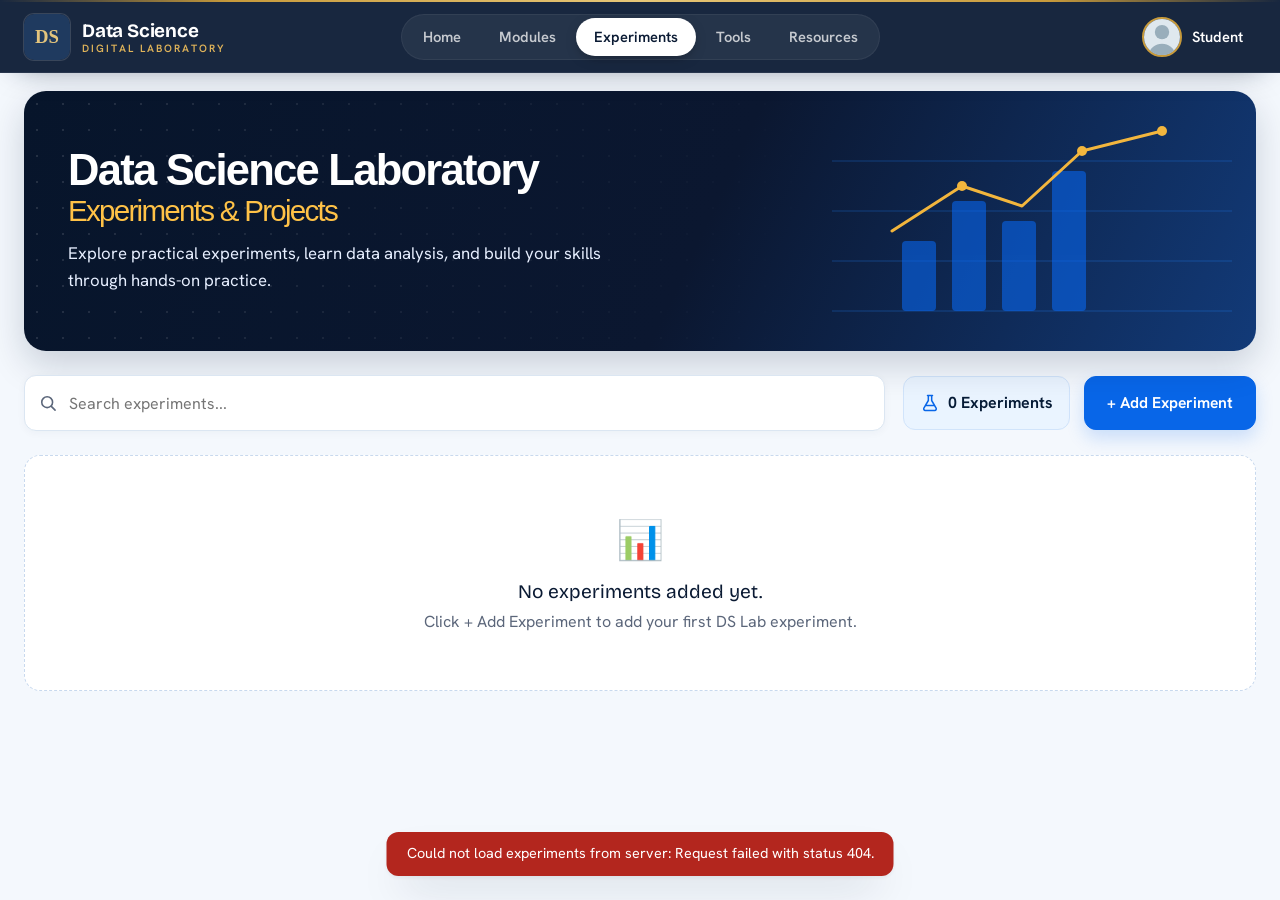
==== commit bc085932: "Updated exprement" ====
--- a/index.html
+++ b/index.html
@@ -12,6 +12,8 @@
   <link rel="stylesheet" href="header.css?v=20261011-classic">
   <link rel="stylesheet" href="experiments.css?v=20261012-redesign">
   <link rel="stylesheet" href="premium.css?v=20261017-premium">
+  <link rel="stylesheet" href="experiments-overhaul.css?v=20261018-recursive-topic-fix">
+  <link rel="stylesheet" href="experiments-premium.css?v=20261018-premium-1">
 </head>
 <body class="exp-page">
   <header class="exp-hero">
@@ -20,25 +22,11 @@
         <h1 class="exp-hero__title">Data Science Laboratory <span>Experiments &amp; Projects</span></h1>
         <p class="exp-hero__sub">Explore practical experiments, learn data analysis, and build your skills through hands-on practice.</p>
       </div>
-      <svg class="exp-hero__art" viewBox="0 0 640 260" preserveAspectRatio="xMaxYMid slice" aria-hidden="true" focusable="false">
-        <rect width="640" height="260" fill="#efe9d6"/>
-        <g opacity=".55"><rect x="330" y="0" width="310" height="150" fill="#e4dcc3"/><rect x="350" y="18" width="270" height="8" fill="#d6cba9"/><rect x="350" y="62" width="270" height="8" fill="#d6cba9"/><rect x="350" y="106" width="270" height="8" fill="#d6cba9"/>
-          <g fill="#082F5B" opacity=".7"><rect x="360" y="30" width="14" height="30"/><rect x="376" y="34" width="10" height="26"/><rect x="388" y="28" width="16" height="32"/><rect x="520" y="74" width="12" height="30"/><rect x="534" y="70" width="16" height="34"/><rect x="552" y="76" width="10" height="28"/></g>
-          <g fill="#C18A19" opacity=".8"><rect x="408" y="32" width="12" height="28"/><rect x="570" y="72" width="14" height="32"/></g></g>
-        <rect x="0" y="206" width="640" height="54" fill="#cdb98a"/><rect x="0" y="206" width="640" height="6" fill="#b9a273"/>
-        <rect x="360" y="40" width="190" height="124" rx="8" fill="#082F5B"/><rect x="368" y="48" width="174" height="108" rx="4" fill="#fffefa"/>
-        <g stroke="#e4dcc3" stroke-width="1"><path d="M376 80h158M376 104h158M376 128h158"/></g>
-        <g fill="#082F5B"><rect x="384" y="104" width="18" height="40"/><rect x="410" y="88" width="18" height="56"/><rect x="436" y="112" width="18" height="32"/></g>
-        <rect x="462" y="74" width="18" height="70" fill="#C18A19"/>
-        <polyline points="386,98 418,78 446,92 472,62 524,70" fill="none" stroke="#C18A19" stroke-width="3" stroke-linecap="round" stroke-linejoin="round"/>
-        <rect x="438" y="164" width="34" height="14" fill="#082F5B"/><rect x="418" y="176" width="74" height="6" rx="3" fill="#082F5B"/>
-        <path d="M200 206l30-70h200l30 70z" fill="#1d4b82"/><path d="M214 206l24-58h184l24 58z" fill="#0b3a6e"/>
-        <rect x="244" y="150" width="172" height="46" rx="3" fill="#fffefa" opacity=".95" transform="skewX(-0)"/>
-        <g fill="#082F5B"><rect x="258" y="176" width="14" height="14"/><rect x="278" y="168" width="14" height="22"/><rect x="298" y="160" width="14" height="30"/></g>
-        <polyline points="258,166 286,158 312,150 346,156 398,154" fill="none" stroke="#C18A19" stroke-width="3" stroke-linecap="round"/>
-        <rect x="180" y="204" width="280" height="8" rx="4" fill="#082F5B"/>
-        <g><rect x="500" y="170" width="70" height="36" fill="#9c3d2e"/><rect x="506" y="154" width="62" height="16" fill="#082F5B"/><rect x="512" y="140" width="54" height="14" fill="#C18A19"/></g>
-        <g><path d="M590 206c-6-26 2-46 18-58 4 22 0 44-18 58z" fill="#4b7b52"/><path d="M590 206c10-18 22-26 40-26-6 14-18 24-40 26z" fill="#5f9266"/><rect x="580" y="198" width="30" height="20" rx="3" fill="#b9a273"/></g>
+      <svg class="exp-hero__art" viewBox="0 0 400 260" preserveAspectRatio="xMaxYMid meet" aria-hidden="true" focusable="false">
+        <g stroke="#2588FF" stroke-opacity=".35"><path d="M0 220h400M0 170h400M0 120h400M0 70h400"/></g>
+        <g fill="#0969F5" fill-opacity=".6"><rect x="70" y="150" width="34" height="70" rx="4"/><rect x="120" y="110" width="34" height="110" rx="4"/><rect x="170" y="130" width="34" height="90" rx="4"/><rect x="220" y="80" width="34" height="140" rx="4"/></g>
+        <polyline points="60,140 130,95 190,115 250,60 330,40" fill="none" stroke="#FFBE3D" stroke-width="3" stroke-linecap="round" stroke-linejoin="round"/>
+        <g fill="#FFBE3D"><circle cx="130" cy="95" r="5"/><circle cx="250" cy="60" r="5"/><circle cx="330" cy="40" r="5"/></g>
       </svg>
     </div>
   </header>
@@ -54,7 +42,7 @@
           <svg viewBox="0 0 24 24" aria-hidden="true"><path d="M9 3h6M10 3v6l-5.5 9.5A2 2 0 0 0 6.2 21h11.6a2 2 0 0 0 1.7-2.5L14 9V3"/><path d="M7.5 15h9"/></svg>
           <span id="experimentCount">0 Experiments</span>
         </span>
-        <button type="button" class="btn btn--primary exp-add" id="openAddBtn">+ Add Experiment</button>
+        <button type="button" class="btn btn--primary exp-add" id="openAddBtn" data-admin-only>+ Add Experiment</button>
       </div>
     </div>
 
@@ -231,9 +219,9 @@
 
   <div class="toast" id="toast" role="status" hidden></div>
 
-  <script src="shared.js?v=20261005-d2-topics-2"></script>
+  <script src="shared.js?v=20261018-recursive-topic-fix"></script>
   <script src="header.js?v=20261011-classic"></script>
-  <script src="script.js?v=20261013-classic"></script>
+  <script src="script.js?v=20261018-full-redesign"></script>
   <script src="quick-add.js?v=20261011-add"></script>
 </body>
 </html>
--- a/experiments-overhaul.css
+++ b/experiments-overhaul.css
@@ -0,0 +1,61 @@
+/* Experiments module redesign: shared visual system for listing, form and details. */
+:root{--ef-navy:#061b36;--ef-blue:#0866e8;--ef-yellow:#ffc247;--ef-bg:#f4f8fd;--ef-line:#dbe6f2;--ef-muted:#63718a;--ef-soft:#e5f2ff;--ef-shadow:0 8px 28px rgba(19,53,91,.07)}
+body.exp-page,body.exp-detail,body.exp-form-page,body.exp-topic-page{background:var(--ef-bg)!important;color:#101b32;font-family:Inter,Arial,sans-serif}
+.exp-hero{max-width:1500px!important;margin:18px auto 0!important;padding:0 24px!important}.exp-hero__inner{min-height:260px!important;padding:38px 44px!important;border:0!important;border-radius:22px!important;background:radial-gradient(circle at 85% 10%,rgba(20,105,220,.38),transparent 34%),linear-gradient(115deg,#061426,#062957 65%,#0a3d7c)!important;box-shadow:0 14px 36px rgba(5,26,58,.18)!important;overflow:hidden}.exp-hero__inner:after{background:linear-gradient(90deg,rgba(3,17,37,.05),rgba(3,17,37,.12) 45%,rgba(3,17,37,.02))!important}.exp-hero__title{font-family:Manrope,Inter,sans-serif!important;color:#fff!important;font-size:clamp(2rem,3.4vw,3.2rem)!important;font-weight:800!important;letter-spacing:-.04em!important}.exp-hero__title span{color:var(--ef-yellow)!important;font-size:.68em!important}.exp-hero__sub{max-width:600px!important;color:#e7efff!important;font-size:1.05rem!important}.exp-hero__art{opacity:.55;mix-blend-mode:screen;filter:hue-rotate(165deg) saturate(1.2)}.exp-container{max-width:1500px!important;padding:24px 24px 60px!important}.exp-toolbar{padding:0!important;border:0!important;background:transparent!important;box-shadow:none!important;gap:18px!important;margin-bottom:24px!important}.exp-search{max-width:none!important;flex:1 1 60%!important}.exp-search .search{height:56px!important;border-radius:12px!important;background:#fff!important;border-color:var(--ef-line)!important;box-shadow:0 2px 8px rgba(14,48,86,.04)}.exp-count{height:54px!important;background:#eaf4ff!important;border-color:#d1e4fb!important;border-radius:12px!important;color:var(--ef-navy)!important}.exp-count svg{stroke:var(--ef-blue)!important}.exp-add{height:54px!important;border-radius:12px!important;background:var(--ef-blue)!important;border:1px solid var(--ef-blue)!important;box-shadow:0 8px 18px rgba(8,102,232,.18)!important}.exp-page .list{grid-template-columns:repeat(2,minmax(0,1fr))!important;gap:20px!important}.exp-card{grid-template-columns:minmax(180px,39%) minmax(0,1fr)!important;grid-template-rows:minmax(0,1fr) auto!important;gap:14px 20px!important;padding:18px!important;border:1px solid var(--ef-line)!important;border-top:1px solid var(--ef-line)!important;border-radius:18px!important;background:#fff!important;box-shadow:var(--ef-shadow)!important;transition:transform .18s,box-shadow .18s!important}.exp-card:hover{border-color:#c6dafa!important;box-shadow:0 14px 36px rgba(20,60,105,.12)!important;transform:translateY(-2px)!important}.exp-card__cover{aspect-ratio:1/1!important;overflow:hidden!important;border-radius:12px!important;background:#e8f2fd!important}.exp-card__cover img{width:100%;height:100%;object-fit:cover}.exp-card__body{padding:3px 34px 0 0!important;gap:10px!important}.exp-card__badge{border-radius:9px!important;background:#07172f!important;min-width:34px!important;height:34px!important}.exp-card__title{font-family:Manrope,Inter,sans-serif!important;font-size:1.18rem!important;font-weight:800!important;line-height:1.3!important}.exp-card__title a{color:#101b32!important}.exp-card__desc{color:#63718a!important;line-height:1.6!important;-webkit-line-clamp:3!important}.exp-card__actions{border:0!important;padding-top:8px!important;align-items:end!important}.exp-card__readmore{background:#061b36!important;border-color:#061b36!important;border-radius:9px!important;min-height:42px!important}.exp-card .sub-btn{border:1px solid #dbe6f2!important;border-radius:9px!important;background:#fff!important;color:#132642!important;height:40px!important}.exp-card .sub-btn:hover{background:#eaf4ff!important;border-color:#b7d5fc!important}.exp-card .menu__toggle{border-radius:10px!important;width:36px!important;height:36px!important}.exp-card .menu{z-index:3}.exp-page .empty{border:1px dashed #c8d9ee!important;border-radius:16px!important;background:#fff!important}
+/* preview modal */
+#previewModal .modal__backdrop{background:rgba(8,31,65,.36)!important;backdrop-filter:blur(5px)!important}#previewModal .modal__panel.preview{display:grid!important;grid-template-columns:minmax(0,1.1fr) minmax(0,.9fr)!important;gap:28px!important;align-items:center!important;width:min(960px,calc(100vw - 36px))!important;max-width:960px!important;padding:34px!important;border:1px solid rgba(255,255,255,.8)!important;border-radius:22px!important;box-shadow:0 24px 70px rgba(9,32,67,.22)!important}#previewModal .preview__cover{min-height:260px!important;aspect-ratio:1.05/1!important;border-radius:14px!important;overflow:hidden!important;background:#061b36!important}#previewModal .preview__cover img{width:100%;height:100%;object-fit:cover}#previewModal .preview__info{padding:0!important;min-width:0}#previewModal .preview__label{display:inline-flex!important;padding:7px 14px!important;border-radius:10px!important;background:#e5f2ff!important;color:#0866e8!important;font-weight:800!important}#previewModal .preview__info h2{font-family:Manrope,Inter,sans-serif!important;color:#071b4a!important;font-size:clamp(1.5rem,2.4vw,2rem)!important;line-height:1.2!important}#previewModal .preview__desc{color:#5d6d84!important;line-height:1.7!important}#previewModal .preview__actions{display:flex!important;gap:12px!important;flex-wrap:wrap!important;margin-top:22px!important}#previewModal .preview__actions .btn{min-height:48px!important;border-radius:11px!important}#previewModal .preview__close{top:14px!important;right:14px!important;border-radius:50%!important;background:#edf4ff!important;color:#0c2853!important;width:42px!important;height:42px!important;font-size:1.5rem!important}
+/* new form page */
+.exp-form-page{padding-bottom:28px}.ef-shell{width:min(1500px,100%);margin:auto;padding:0 24px 30px}.ef-crumb{display:flex;align-items:center;gap:12px;min-height:38px;color:#6b7a90;font-size:.9rem}.ef-crumb a{color:#1756a8;text-decoration:none}.ef-crumb strong{color:#101b32;font-weight:600}.ef-pagehead{display:flex;align-items:center;gap:16px;margin:12px 0 18px}.ef-plus{display:grid;place-items:center;width:48px;height:48px;border-radius:12px;background:var(--ef-blue);color:white;font-size:2rem;line-height:1}.ef-pagehead h1{margin:0;font:800 clamp(1.8rem,3vw,2.35rem)/1.15 Manrope,Inter,sans-serif;color:#0b1942;letter-spacing:-.04em}.ef-pagehead p{margin:6px 0 0;color:var(--ef-muted);font-size:.94rem}.ef-topgrid{display:grid;grid-template-columns:minmax(0,1.02fr) minmax(0,1fr);gap:18px;align-items:stretch}.ef-rightstack{display:grid;grid-template-rows:auto auto 1fr;gap:12px;min-width:0}.ef-panel{min-width:0;border:1px solid var(--ef-line);border-radius:15px;background:#fff;box-shadow:0 4px 18px rgba(15,48,86,.04);overflow:hidden}.ef-basic{padding:0 16px 16px}.ef-panel-title{display:flex;align-items:center;gap:10px;margin:0 0 14px;padding:12px 14px;background:linear-gradient(90deg,#e0f1ff,#edf7ff);color:#0c2045;font:800 1.02rem/1.25 Manrope,Inter,sans-serif}.ef-panel-title>span{display:inline-grid;place-items:center;color:#0866e8;font-size:1.35rem}.ef-panel-title b{color:#d22d42}.ef-panel-title i{font-style:normal;color:#7287a2;font-size:.9rem}.ef-panel-title small{font:500 .72rem/1.3 Inter,sans-serif;color:#5f718a}.ef-fields-two{display:grid;grid-template-columns:1fr 1fr;gap:14px}.ef-fields-cover{display:grid;grid-template-columns:minmax(0,1fr) 218px;gap:14px;align-items:start}.ef-field{display:flex;flex-direction:column;gap:7px;min-width:0;margin-bottom:12px;color:#15294a;font-size:.84rem;font-weight:700}.ef-field>span{display:block}.ef-field b{color:#d22d42}.ef-field input:not([type=checkbox]):not([type=radio]),.ef-field textarea,.ef-url-input{width:100%;min-width:0;border:1px solid #d7e1ed;border-radius:9px;padding:11px 12px;background:#fcfdff;color:#13233e;font:500 .88rem/1.45 Inter,sans-serif;outline:none}.ef-field textarea{resize:vertical}.ef-field input:focus,.ef-field textarea:focus,.ef-url-input:focus{border-color:#76aef4;box-shadow:0 0 0 3px #e7f2ff}.ef-counter{display:block;margin-top:-5px;text-align:right;color:#8492a7;font-size:.72rem;font-weight:500}.ef-field small[data-error],.ef-panel small[data-error]{display:block;min-height:0;color:#c6283c;font-size:.75rem;font-weight:500}.ef-upload{display:flex;min-height:82px;align-items:center;justify-content:center;flex-direction:column;gap:5px;padding:10px;border:1px dashed #c8d8e8;border-radius:10px;background:#f9fcff;color:#1a365e;text-align:center;cursor:pointer}.ef-upload:hover{border-color:#6ea7f2;background:#f0f7ff}.ef-upload-icon{display:grid;place-items:center;width:30px;height:30px;border-radius:8px;background:#e3f1ff;color:#0866e8;font-size:1.35rem}.ef-upload-icon.ef-pdf{background:#fff0f0;color:#db3545;font-size:.7rem;font-weight:900}.ef-upload-icon.ef-video{background:#ecebff;color:#5d55db}.ef-upload strong{font-size:.78rem}.ef-upload small{font-size:.69rem;color:#728199;font-weight:500}.ef-cover-upload{min-height:116px}.ef-cover-upload img{max-width:100%;max-height:95px;object-fit:contain;border-radius:6px}.ef-resource-panel{padding:0 14px 12px}.ef-resource-panel .ef-panel-title{margin:0 -14px 10px;padding:11px 14px}.ef-radio-row{display:flex;align-items:center;gap:22px;margin:0 0 10px;color:#1b2b48;font-size:.78rem;font-weight:600}.ef-radio-row label{display:flex;align-items:center;gap:7px;cursor:pointer}.ef-radio-row input{accent-color:#0866e8}.ef-resource-body{display:grid;grid-template-columns:minmax(150px,.9fr) minmax(0,1.1fr);gap:10px;align-items:center}.ef-resource-body .ef-upload{min-height:56px;flex-direction:row;justify-content:flex-start;padding:8px 10px}.ef-resource-body .ef-upload small{display:none}.ef-url-input{height:54px;font-size:.78rem}.ef-status{display:block;color:#4b6d92;font-size:.75rem;margin-top:6px}.ef-rightbottom{display:grid;grid-template-columns:minmax(0,.85fr) minmax(0,1.15fr);gap:12px;min-height:0}.ef-topic-list-panel,.ef-tools-panel{padding:0 12px 12px}.ef-topic-list-panel .ef-panel-title,.ef-tools-panel .ef-panel-title{margin:0 -12px 10px;padding:11px 12px}.ef-topic-mini-list{display:grid;gap:6px;margin-bottom:9px}.ef-topic-mini-row{display:grid;grid-template-columns:30px minmax(0,1fr) 28px;gap:6px;align-items:center}.ef-topic-mini-row .ef-topic-letter{display:grid;place-items:center;background:#edf5ff;color:#0866e8;border-radius:7px;min-height:34px;font-weight:800}.ef-topic-mini-row input{width:100%;min-width:0;height:34px;border:1px solid #d8e3ef;border-radius:8px;padding:6px 8px;font-size:.78rem}.ef-icon-button{border:0;background:transparent;color:#d44755;cursor:pointer;font-size:1.1rem}.ef-blue-button{display:inline-flex;align-items:center;justify-content:center;gap:7px;border:1px solid #0866e8;border-radius:9px;background:#0866e8;color:#fff;padding:10px 14px;font:700 .82rem Inter,sans-serif;cursor:pointer;box-shadow:0 5px 12px rgba(8,102,232,.12)}.ef-blue-button:hover{background:#0759ca}.ef-wide{width:100%}.ef-tools-grid{display:grid;grid-template-columns:repeat(3,minmax(0,1fr));gap:7px}.ef-tool-choice{display:flex;align-items:center;gap:7px;min-width:0;padding:8px;border:1px solid #dce6f0;border-radius:9px;font-size:.72rem;font-weight:700;color:#1a2c49;cursor:pointer}.ef-tool-choice span{overflow-wrap:anywhere}.ef-tool-choice input{margin-left:auto;accent-color:#0866e8}.ef-tool-symbol{display:grid;place-items:center;width:24px;height:24px;flex:0 0 24px;border-radius:7px;background:#eaf4ff;color:#0866e8;font-size:.75rem;font-weight:900}.ef-other-tool{margin-top:10px}.ef-subs-panel{margin-top:16px;padding:0 14px 14px}.ef-subs-head{display:flex;align-items:center;justify-content:space-between;gap:16px;margin:0 -14px 12px;padding:0 14px 0 0;background:#e3f2ff}.ef-subs-head .ef-panel-title{margin:0;padding:13px 14px}.ef-subs-head p{margin:0 0 10px 14px;color:#62758d;font-size:.76rem}.ef-sub-list{display:grid;gap:14px}.ef-sub-card{border:1px solid #d8e6f4;border-radius:12px;overflow:hidden}.ef-sub-card__head{display:flex;align-items:center;justify-content:space-between;padding:9px 12px;background:#e8f5ff;border-bottom:1px solid #d5e8fa}.ef-sub-card__head strong{padding:5px 12px;border-radius:8px;background:#d0e8ff;color:#075bc4}.ef-sub-card__body{display:grid;grid-template-columns:minmax(0,1fr) minmax(0,1fr) minmax(0,1.15fr);gap:12px;padding:12px}.ef-sub-card .ef-field{margin-bottom:9px}.ef-sub-card .ef-field textarea{min-height:64px}.ef-sub-resource{padding:10px;border:1px solid #e0e8f2;border-radius:10px;margin-bottom:10px}.ef-sub-resource h4{margin:0 0 8px;color:#13274a;font-size:.8rem}.ef-sub-resource .ef-radio-row{gap:12px;font-size:.7rem}.ef-sub-resource .ef-resource-body{grid-template-columns:1fr}.ef-sub-resource .ef-upload{min-height:48px}.ef-subtopics{padding:10px;border:1px solid #dbe6f2;border-radius:10px;background:#fbfdff}.ef-subtopics-head{display:flex;align-items:center;justify-content:space-between;gap:8px;margin-bottom:8px;font-size:.83rem;font-weight:800}.ef-subtopic-row{display:grid;grid-template-columns:70px minmax(0,1fr) 25px;gap:6px;margin-bottom:6px}.ef-subtopic-row input{min-width:0;width:100%;border:1px solid #d8e3ef;border-radius:7px;padding:8px;font-size:.75rem}.ef-subtopic-row .ef-subtopic-id{background:#eef5fc}.ef-subtopic-editor{margin-top:10px;padding-top:10px;border-top:1px solid #e1eaf4}.ef-subtopic-editor h4{margin:0 0 8px;font-size:.8rem;color:#0f2b53}.ef-subtopic-editor .ef-fields-two{gap:8px}.ef-subtopic-editor .ef-field{font-size:.74rem}.ef-subtopic-editor textarea{min-height:58px!important}.ef-actions{position:sticky;bottom:0;z-index:10;display:flex;align-items:center;gap:10px;margin:14px -24px 0;padding:12px 24px;border-top:1px solid #dbe6f2;background:rgba(255,255,255,.96);backdrop-filter:blur(12px)}.ef-action-spacer{flex:1}.ef-button{display:inline-flex;align-items:center;justify-content:center;gap:7px;min-height:42px;padding:0 16px;border:1px solid #d4e0ed;border-radius:9px;background:#fff;color:#17345d;text-decoration:none;font:700 .82rem Inter,sans-serif;cursor:pointer}.ef-button:hover{background:#f0f7ff}.ef-button.ef-primary{background:#0866e8;border-color:#0866e8;color:#fff}.ef-message{margin:10px 0;color:#2f6d45;font-weight:600}.ef-message.is-error{color:#bd2639}.ef-preview-modal[hidden]{display:none}.ef-preview-modal{position:fixed;inset:0;z-index:1000;display:grid;place-items:center;padding:20px}.ef-preview-backdrop{position:absolute;inset:0;border:0;background:rgba(6,27,54,.5);backdrop-filter:blur(4px)}.ef-preview-box{position:relative;z-index:1;width:min(720px,100%);max-height:85vh;overflow:auto;padding:28px;border-radius:18px;background:#fff;box-shadow:0 24px 80px rgba(4,25,54,.3)}.ef-preview-close{position:absolute;right:14px;top:12px;border:0;border-radius:50%;width:36px;height:36px;background:#edf5ff;font-size:1.4rem;cursor:pointer}.ef-preview-tag{display:inline-block;padding:6px 10px;border-radius:7px;background:#e5f2ff;color:#0866e8;font-size:.76rem;font-weight:800}.ef-preview-box h2{margin:14px 0 8px;font:800 1.7rem Manrope,Inter,sans-serif}.ef-preview-box p{line-height:1.65;color:#52647d}.ef-preview-topic{padding:10px 12px;margin:6px 0;border:1px solid #e0e9f4;border-radius:8px}
+/* details + lesson layout */
+.exp-detail .detail{max-width:1500px!important;padding:18px 24px 50px!important}.exp-detail #detail{gap:16px!important}.exp-detail .exp-back{border-radius:10px!important;background:#fff!important;border-color:var(--ef-line)!important}.exp-new-breadcrumb{display:flex;align-items:center;flex-wrap:wrap;gap:9px;color:#6b7a90;font-size:.88rem}.exp-new-breadcrumb a{color:#1756a8;text-decoration:none}.exp-details-toolbar{display:flex;align-items:center;justify-content:space-between;gap:12px;padding:12px;border:1px solid var(--ef-line);border-radius:14px;background:#fff}.exp-details-actions{display:flex;gap:9px;flex-wrap:wrap}.exp-detail-hero{display:grid;grid-template-columns:minmax(0,1fr) minmax(0,1.05fr);gap:20px;padding:20px;border:1px solid var(--ef-line);border-radius:16px;background:#fff;box-shadow:var(--ef-shadow)}.exp-detail-copy h1{margin:5px 0 14px;font:800 clamp(1.8rem,3vw,2.6rem)/1.2 Manrope,Inter,sans-serif;color:#0b1942}.exp-detail-copy .exp-detail-label{margin:0;color:#2566ad;font-weight:800}.exp-detail-description{padding:18px;border-radius:12px;background:#eef7ff;color:#253956;line-height:1.75;white-space:pre-wrap}.exp-detail-media video,.exp-detail-media img{display:block;width:100%;max-height:430px;aspect-ratio:16/9;object-fit:cover;border-radius:12px;background:#061b36}.exp-detail-media .exp-detail-media-actions{display:flex;gap:10px;margin-top:10px}.exp-detail-sections{display:grid;grid-template-columns:minmax(0,1fr) minmax(0,1fr);gap:16px}.exp-detail-section{padding:14px;border:1px solid var(--ef-line);border-radius:15px;background:#fff}.exp-detail-section h2{margin:-14px -14px 12px;padding:13px 15px;border-radius:14px 14px 0 0;background:#e2f1ff;color:#0b2046;font:800 1.15rem Manrope,Inter,sans-serif}.exp-detail-topic-row{display:flex;align-items:center;gap:12px;width:100%;padding:12px;margin:7px 0;border:1px solid #e0eaf4;border-radius:10px;background:#f8fbff;color:#13294a;text-decoration:none;text-align:left}.exp-detail-topic-row:hover{background:#e9f4ff;border-color:#c6def9}.exp-detail-topic-id{display:grid;place-items:center;min-width:42px;padding:6px;border-radius:999px;background:#dcecff;color:#0a64d8;font-weight:800}.exp-detail-tools{display:grid;grid-template-columns:repeat(auto-fit,minmax(120px,1fr));gap:9px}.exp-detail-tool{display:flex;align-items:center;gap:10px;min-width:0;padding:14px 10px;border:1px solid #e0eaf4;border-radius:10px}.exp-detail-tool-symbol{display:grid;place-items:center;width:42px;height:42px;border-radius:10px;background:#e7f3ff;color:#0866e8;font-weight:900}.exp-detail-tool strong{display:block;font-size:.84rem}.exp-detail-tool small{display:block;margin-top:4px;color:#687b93;font-size:.72rem}.exp-topic-layout{display:grid;grid-template-columns:minmax(0,1fr) minmax(0,1fr);gap:16px}.exp-lesson-stack{display:grid;gap:10px}.exp-lesson-row{display:grid;grid-template-columns:48px 95px minmax(0,1fr);align-items:start;gap:12px;padding:13px;border:1px solid var(--ef-line);border-radius:12px;background:#fff}.exp-lesson-icon{display:grid;place-items:center;width:44px;height:44px;border-radius:10px;background:#e6f2ff;color:#0866e8;font-size:1.25rem}.exp-lesson-row h3{margin:7px 0 0;font-size:.94rem;color:#0e2446}.exp-lesson-content{min-width:0;white-space:pre-wrap;overflow-wrap:anywhere;line-height:1.6;color:#263b58}.exp-lesson-content pre{margin:0;white-space:pre-wrap;overflow:auto}.exp-lesson-code{padding:12px;border-radius:9px;background:#eaf4ff;font:500 .84rem/1.65 ui-monospace,Consolas,monospace}.exp-runner-card{overflow:hidden;border:1px solid var(--ef-line);border-radius:14px;background:#fff}.exp-runner-head{display:flex;align-items:center;justify-content:space-between;gap:8px;padding:12px;background:#e3f2ff}.exp-runner-head h2{margin:0;font:800 1.1rem Manrope,Inter,sans-serif;color:#0b2046}.exp-runner-controls{display:flex;gap:7px}.exp-runner-controls button,.exp-topic-nav a{border:1px solid #cfdceb;border-radius:8px;padding:9px 12px;background:#fff;color:#183252;font-weight:700;cursor:pointer;text-decoration:none}.exp-runner-controls .run-code{background:#0866e8;color:#fff;border-color:#0866e8}.exp-code-editor{display:block;width:100%;min-height:300px;resize:vertical;border:0;border-radius:0;padding:18px;background:#101b2e;color:#eaf2ff;font:500 .9rem/1.7 ui-monospace,SFMono-Regular,Consolas,monospace;outline:none;tab-size:4}.exp-output-head{display:flex;align-items:center;justify-content:space-between;padding:12px;background:#e3f2ff}.exp-output-head h3{margin:0;font:800 1rem Manrope,Inter,sans-serif}.exp-output{min-height:160px;max-height:350px;overflow:auto;margin:0;padding:16px;background:#101b2e;color:#eaf2ff;white-space:pre-wrap;font:500 .85rem/1.6 ui-monospace,Consolas,monospace}.exp-topic-nav{display:flex;justify-content:space-between;gap:12px;margin-top:14px}.exp-topic-nav a[aria-disabled=true]{opacity:.4;pointer-events:none}
+@media(max-width:1050px){.exp-page .list{grid-template-columns:1fr!important}.ef-topgrid{grid-template-columns:1fr}.ef-rightbottom{grid-template-columns:minmax(0,.85fr) minmax(0,1.15fr)}.ef-sub-card__body{grid-template-columns:1fr 1fr}.ef-subtopics{grid-column:1/-1}.exp-detail-hero{grid-template-columns:1fr 1fr}}
+@media(max-width:720px){.exp-hero{padding:0 12px!important;margin-top:12px!important}.exp-hero__inner{padding:28px 22px!important;min-height:240px!important}.exp-hero__art{opacity:.18;width:100%!important}.exp-hero__inner:after{background:linear-gradient(90deg,rgba(3,17,37,.15),rgba(3,17,37,.35))!important}.exp-container{padding:18px 12px 40px!important}.exp-toolbar{align-items:stretch!important;flex-direction:column!important}.exp-toolbar .toolbar__side{display:flex;flex-wrap:wrap;justify-content:space-between;gap:10px}.exp-count{flex:1;justify-content:center}.exp-add{flex:1}.exp-card{grid-template-columns:115px minmax(0,1fr)!important;padding:12px!important;gap:10px!important}.exp-card__cover{aspect-ratio:4/5!important}.exp-card__body{padding-right:26px!important}.exp-card__title{font-size:1rem!important}.exp-card__desc{-webkit-line-clamp:3!important;font-size:.84rem!important}.exp-card__actions{grid-column:1/-1;flex-wrap:wrap!important}.exp-card__subs{justify-content:flex-start!important}.exp-card .menu{top:8px;right:8px}.exp-card .menu__toggle{width:30px!important;height:30px!important}#previewModal .modal__panel.preview{grid-template-columns:1fr!important;gap:16px!important;padding:18px!important;max-height:90vh!important;overflow:auto!important}#previewModal .preview__cover{min-height:170px!important;aspect-ratio:16/9!important}.ef-shell{padding:0 12px 24px}.ef-fields-two,.ef-fields-cover,.ef-rightbottom{grid-template-columns:1fr}.ef-cover-upload{min-height:100px}.ef-subs-head{align-items:flex-start;flex-direction:column;padding:0 12px 12px}.ef-subs-head .ef-panel-title{margin:0 -12px;width:calc(100% + 24px)}.ef-sub-card__body{grid-template-columns:1fr}.ef-subtopics{grid-column:auto}.ef-actions{margin:12px -12px 0;padding:10px 12px;flex-wrap:wrap}.ef-action-spacer{display:none}.ef-actions .ef-button{flex:1 1 40%;min-width:130px}.exp-detail .detail{padding:12px!important}.exp-details-toolbar{align-items:stretch;flex-direction:column}.exp-details-actions{display:grid;grid-template-columns:1fr 1fr}.exp-detail-hero,.exp-detail-sections,.exp-topic-layout{grid-template-columns:1fr}.exp-lesson-row{grid-template-columns:40px minmax(0,1fr)}.exp-lesson-row h3{margin-top:2px}.exp-lesson-content{grid-column:2}.exp-lesson-icon{width:38px;height:38px}.exp-runner-head{align-items:flex-start;flex-direction:column}.exp-code-editor{min-height:240px}}
+.ef-main-lessons{margin-top:16px;padding:0 14px 14px}.ef-main-lessons .ef-subs-head{margin:0 -14px 12px;padding:0 14px 0 0}.ef-topic-editor{border:1px solid #dbe6f2;border-radius:10px;background:#fff;margin:8px 0;overflow:hidden}.ef-topic-editor>summary{display:flex;align-items:center;gap:10px;padding:11px 13px;background:#f2f8ff;color:#13294a;font-weight:800;cursor:pointer;list-style:none}.ef-topic-editor>summary::-webkit-details-marker{display:none}.ef-topic-summary-number{display:grid;place-items:center;min-width:38px;min-height:28px;border-radius:7px;background:#dcecff;color:#0866e8;font-size:.78rem}.ef-topic-summary-name{flex:1;min-width:0;overflow-wrap:anywhere}.ef-topic-summary-chevron{color:#6e84a0}.ef-topic-editor[open]>summary{border-bottom:1px solid #dbe6f2}.ef-topic-editor-body{padding:13px}.ef-topic-editor-body .ef-field{margin-bottom:10px}.ef-topic-open{display:flex;align-items:center;flex-wrap:wrap;gap:12px;padding:10px;margin-bottom:12px;border:1px solid #dbe6f2;border-radius:9px;background:#fbfdff;font-size:.78rem}.ef-topic-open label{display:flex;align-items:center;gap:5px}.ef-topic-open input{accent-color:#0866e8}.ef-topic-editor-actions{display:flex;justify-content:flex-end}.ef-subtopic-editor .ef-topic-editor{margin-top:8px}.ef-subtopic-editor .ef-topic-editor-body{padding:9px}.ef-subtopic-editor .ef-topic-editor .ef-field{margin-bottom:8px}
+.exp-card button.sub-btn{font:600 .86rem Inter,Arial,sans-serif;cursor:pointer;appearance:none}
+html[data-role="user"] [data-admin-only],html[data-role=""] [data-admin-only]{display:none!important}
+
+
+/* Functional media and sub-experiment tool controls */
+.exp-detail-media iframe,
+.exp-detail-media video {
+  display:block;
+  width:100%;
+  min-height:260px;
+  aspect-ratio:16 / 9;
+  border:0;
+  border-radius:14px;
+  background:#071a35;
+  object-fit:contain;
+}
+.ef-sub-tool-picker { margin-top:12px; padding:12px; border:1px solid #d8e6f7; border-radius:12px; background:#f8fbff; }
+.ef-sub-tool-picker h4 { margin:0 0 9px; color:#10264c; font-size:.9rem; }
+.ef-sub-tool-grid { display:grid; grid-template-columns:repeat(3,minmax(0,1fr)); gap:7px; }
+.ef-sub-tool-grid .ef-tool-choice { min-width:0; }
+@media (max-width:720px) {
+  .exp-detail-media iframe,.exp-detail-media video { min-height:210px; }
+  .ef-sub-tool-grid { grid-template-columns:repeat(2,minmax(0,1fr)); }
+}
+
+.ef-sub-tool-grid input[type="checkbox"] { flex:0 0 auto; }
+.ef-sub-tool-grid .ef-tool-choice { display:flex; align-items:center; gap:7px; padding:8px; border:1px solid #d7e5f7; border-radius:9px; background:#fff; font-size:.78rem; cursor:pointer; }
+.ef-sub-tool-grid .ef-tool-choice input { margin-left:auto; }
+.ef-sub-tool-grid .ef-tool-choice:has(input:checked) { border-color:#1670ee; background:#edf5ff; }
+.exp-detail-media img { display:block; width:100%; max-height:420px; object-fit:cover; border-radius:14px; }
+
+/* Hierarchy-aware experiment form: hide parent-level direct-topic editors when Exp A/B children are present. */
+.ef-topic-list-panel[hidden], .ef-main-lessons[hidden], #hierarchyHint[hidden] { display: none !important; }
+
+/* Recursive topic hierarchy: each lesson can own another ordered layer of sub-topics. */
+.ef-topic-children{margin:12px 0;padding:12px;border:1px solid #dbe6f2;border-radius:10px;background:#f8fbff}
+.ef-topic-children[hidden],[data-subtopic-content][hidden]{display:none!important}
+.ef-topic-children>.ef-subtopics-head{margin-bottom:8px}
+.ef-child-topic-editor{margin:8px 0 8px 12px;border-left:3px solid #b8d8ff}
+.ef-child-topic-editor>.ef-topic-editor-body{background:#fcfdff}
+[data-subtopic-content]{min-width:0}
+
+/* Topic lesson workspace polish and visible load failures */
+.exp-topic-page .exp-topic-title{margin:14px 0 18px;color:#0b1942;font:800 clamp(1.7rem,3vw,2.2rem)/1.2 Manrope,Inter,sans-serif;letter-spacing:-.03em}
+.topic-load-error{margin:24px auto;padding:24px;max-width:900px;border:1px solid #f2c5c5;border-radius:14px;background:#fff;color:#17345d;box-shadow:0 8px 30px rgba(15,48,86,.06)}
+.topic-load-error h1{margin:0 0 12px;color:#a61b2b;font:800 1.5rem Manrope,Inter,sans-serif}
+.topic-load-error p{line-height:1.65;white-space:pre-wrap}
+.exp-output[data-error="true"]{color:#ffd4d4}
--- a/experiments-premium.css
+++ b/experiments-premium.css
@@ -0,0 +1,278 @@
+/* ==========================================================================
+   Experiments module – premium design system
+   Scope: only elements prefixed .xp-, and the body classes
+   .xp-page / .exp-page / .exp-form-page. Home, Modules, Tools and Resources
+   do not load this file and are unaffected.
+   ========================================================================== */
+:root {
+  --exp-navy: #0B1730;
+  --exp-navy-deep: #07152B;
+  --exp-blue: #0969F5;
+  --exp-blue-hover: #0758D6;
+  --exp-blue-2: #2588FF;
+  --exp-blue-light: #E5F2FF;
+  --exp-bg: #F3F7FD;
+  --exp-card: #FFFFFF;
+  --exp-text: #12203F;
+  --exp-muted: #64748B;
+  --exp-border: #D8E5F5;
+  --exp-gold: #FFBE3D;
+  --exp-success: #16A34A;
+  --exp-error: #DC2626;
+
+  --exp-radius-sm: 8px;
+  --exp-radius-md: 14px;
+  --exp-radius-lg: 20px;
+  --exp-space-1: 4px; --exp-space-2: 8px; --exp-space-3: 12px; --exp-space-4: 16px;
+  --exp-space-5: 24px; --exp-space-6: 32px; --exp-space-7: 48px;
+  --exp-shadow-card: 0 4px 18px rgba(20, 55, 100, 0.06);
+  --exp-shadow-hover: 0 12px 30px rgba(20, 55, 100, 0.12);
+  --exp-transition: 180ms ease;
+  --exp-font: "Hanken Grotesk", system-ui, -apple-system, "Segoe UI", Roboto, sans-serif;
+  --exp-font-display: "Bricolage Grotesque", "Hanken Grotesk", system-ui, sans-serif;
+  --exp-mono: "JetBrains Mono", ui-monospace, SFMono-Regular, Menlo, Consolas, monospace;
+  --exp-max: 1280px;
+}
+
+/* ---------- page shell ---------- */
+body.xp-page { background: var(--exp-bg); color: var(--exp-text); font-family: var(--exp-font); }
+.xp-page .xp-shell { max-width: var(--exp-max); margin: 0 auto; padding: var(--exp-space-5) clamp(16px, 3vw, 32px) 72px; }
+.xp-page .xp-shell h1, .xp-page .xp-shell h2, .xp-page .xp-shell h3 { font-family: var(--exp-font-display); color: var(--exp-navy); letter-spacing: -0.01em; margin: 0; }
+.xp-loading { color: var(--exp-muted); padding: var(--exp-space-6) 0; }
+.xp-muted { color: var(--exp-muted); }
+.xp-icon { display: inline-flex; flex: none; line-height: 0; }
+.xp-page :focus-visible, .exp-page :focus-visible, .exp-form-page :focus-visible { outline: 3px solid rgba(9, 105, 245, .45); outline-offset: 2px; }
+
+/* ---------- breadcrumbs / page bar ---------- */
+.xp-crumbs ol { display: flex; flex-wrap: wrap; align-items: center; gap: 4px 8px; list-style: none; margin: 0 0 var(--exp-space-4); padding: 0; font-size: .875rem; color: var(--exp-muted); }
+.xp-crumbs li + li::before { content: "›"; margin-right: 8px; color: #9db1cc; }
+.xp-crumbs a { color: var(--exp-blue); text-decoration: none; }
+.xp-crumbs a:hover { text-decoration: underline; }
+.xp-crumbs [aria-current] { color: var(--exp-navy); font-weight: 600; }
+.xp-pagebar { display: flex; flex-wrap: wrap; align-items: center; justify-content: space-between; gap: var(--exp-space-3); margin-bottom: var(--exp-space-5); }
+.xp-actions { display: flex; flex-wrap: wrap; gap: var(--exp-space-2); }
+
+/* ---------- buttons ---------- */
+.xp-btn { display: inline-flex; align-items: center; justify-content: center; gap: 8px; min-height: 42px; padding: 0 18px; border-radius: 10px; border: 1px solid transparent; font: 600 .9375rem/1 var(--exp-font); text-decoration: none; cursor: pointer; transition: background var(--exp-transition), border-color var(--exp-transition), color var(--exp-transition), box-shadow var(--exp-transition), transform var(--exp-transition); white-space: nowrap; }
+.xp-btn:hover { transform: translateY(-1px); }
+.xp-btn[hidden] { display: none; }
+.xp-btn--primary { background: var(--exp-blue); color: #fff; box-shadow: 0 6px 16px rgba(9, 105, 245, .22); }
+.xp-btn--primary:hover { background: var(--exp-blue-hover); color: #fff; }
+.xp-btn--secondary { background: var(--exp-blue-light); color: var(--exp-blue); }
+.xp-btn--secondary:hover { background: #d3e8ff; }
+.xp-btn--outline { background: #fff; color: var(--exp-navy); border-color: var(--exp-border); }
+.xp-btn--outline:hover { border-color: var(--exp-blue); color: var(--exp-blue); }
+.xp-btn--danger { background: #fff; color: var(--exp-error); border-color: #f4c7c7; }
+.xp-btn--danger:hover { background: #fef2f2; border-color: var(--exp-error); }
+.xp-btn--dark { background: rgba(255, 255, 255, .08); color: #dbe7fb; border-color: rgba(255, 255, 255, .16); }
+.xp-btn--dark:hover { background: rgba(255, 255, 255, .16); color: #fff; }
+.xp-btn--sm { min-height: 34px; padding: 0 12px; font-size: .8125rem; border-radius: 8px; }
+.xp-btn[disabled], .xp-btn[aria-disabled="true"] { opacity: .5; cursor: not-allowed; pointer-events: none; box-shadow: none; transform: none; }
+.xp-btn.is-loading { position: relative; }
+.xp-btn.is-loading .xp-icon { animation: xp-spin 900ms linear infinite; }
+@keyframes xp-spin { to { transform: rotate(360deg); } }
+.xp-icon-btn { display: inline-grid; place-items: center; width: 38px; height: 38px; border-radius: 10px; border: 1px solid var(--exp-border); background: #fff; color: var(--exp-navy); cursor: pointer; transition: var(--exp-transition); }
+.xp-icon-btn:hover { border-color: var(--exp-blue); color: var(--exp-blue); }
+.xp-num-badge { display: inline-grid; place-items: center; min-width: 44px; height: 28px; padding: 0 9px; border-radius: 8px; background: var(--exp-navy); color: #fff; font: 700 .75rem/1 var(--exp-font); letter-spacing: .02em; white-space: nowrap; }
+.xp-num-badge--lg { height: 36px; min-width: 56px; font-size: .9rem; background: var(--exp-blue); }
+
+/* ---------- cards ---------- */
+.xp-card { background: var(--exp-card); border: 1px solid var(--exp-border); border-radius: var(--exp-radius-md); box-shadow: var(--exp-shadow-card); padding: var(--exp-space-5); }
+.xp-card--flat { box-shadow: none; }
+.xp-card__title { display: flex; align-items: center; gap: 10px; font-size: 1.125rem; margin-bottom: var(--exp-space-4) !important; }
+.xp-card__title .xp-icon { color: var(--exp-blue); }
+.xp-two-col { display: grid; grid-template-columns: repeat(2, minmax(0, 1fr)); gap: var(--exp-space-5); margin-bottom: var(--exp-space-5); align-items: start; }
+.xp-error { max-width: 720px; }
+.xp-error h1 { font-size: 1.5rem; margin-bottom: 8px !important; }
+.xp-error .xp-btn { margin-top: var(--exp-space-4); }
+.xp-empty { text-align: center; padding: var(--exp-space-5) 0; color: var(--exp-muted); }
+
+/* ---------- details hero ---------- */
+.xp-hero { display: grid; grid-template-columns: minmax(0, 1.15fr) minmax(0, 1fr); gap: var(--exp-space-6); align-items: start; margin-bottom: var(--exp-space-5); }
+.xp-eyebrow { display: inline-block; padding: 5px 12px; border-radius: 999px; background: var(--exp-blue-light); color: var(--exp-blue); font: 700 .75rem/1 var(--exp-font); letter-spacing: .04em; text-transform: uppercase; margin-bottom: var(--exp-space-3); }
+.xp-hero h1 { font-size: clamp(1.75rem, 3.2vw, 2.5rem); line-height: 1.1; margin-bottom: var(--exp-space-4) !important; }
+.xp-lead { color: #34456a; font-size: 1.0625rem; line-height: 1.7; white-space: pre-line; margin: 0 0 var(--exp-space-5); }
+.xp-lead--sm { font-size: 1rem; }
+.xp-link-row { display: flex; flex-wrap: wrap; gap: var(--exp-space-3); }
+.xp-media { border-radius: var(--exp-radius-lg); overflow: hidden; background: var(--exp-navy); border: 1px solid var(--exp-border); box-shadow: var(--exp-shadow-card); aspect-ratio: 16 / 9; display: grid; }
+.xp-media img, .xp-media video, .xp-media iframe { width: 100%; height: 100%; object-fit: cover; border: 0; display: block; }
+.xp-media video { object-fit: contain; background: #000; }
+.xp-media__empty { display: grid; place-content: center; justify-items: center; gap: 8px; color: #8fb3e8; background: linear-gradient(135deg, var(--exp-navy) 0%, #12306a 100%); font-size: .9rem; }
+
+/* ---------- topic rows ---------- */
+.xp-topic-list { display: grid; gap: var(--exp-space-2); }
+.xp-topic-row { display: flex; align-items: center; gap: var(--exp-space-3); padding: 12px 14px; border: 1px solid var(--exp-border); border-radius: 12px; background: #fff; color: var(--exp-text); text-decoration: none; transition: var(--exp-transition); }
+.xp-topic-row:hover { border-color: var(--exp-blue); background: #f7fbff; box-shadow: var(--exp-shadow-card); transform: translateY(-1px); }
+.xp-topic-row__title { flex: 1; font-weight: 600; min-width: 0; overflow-wrap: anywhere; }
+.xp-topic-row__meta { font-size: .8125rem; color: var(--exp-muted); white-space: nowrap; }
+.xp-topic-row > .xp-icon { color: #9db1cc; }
+
+/* ---------- tools ---------- */
+.xp-tool-grid { display: grid; grid-template-columns: repeat(auto-fill, minmax(190px, 1fr)); gap: var(--exp-space-3); }
+.xp-tool { display: flex; align-items: center; gap: 12px; padding: 12px; border: 1px solid var(--exp-border); border-radius: 12px; background: #fff; }
+.xp-tool__logo { display: grid; place-items: center; width: 40px; height: 40px; flex: none; border-radius: 10px; background: var(--exp-blue-light); color: var(--exp-blue); font: 700 .8125rem/1 var(--exp-font); }
+.xp-tool strong { display: block; font-size: .9375rem; }
+.xp-tool small { display: block; color: var(--exp-muted); font-size: .8125rem; }
+
+/* ---------- sub-experiment cards ---------- */
+.xp-sub-grid { display: grid; grid-template-columns: repeat(auto-fill, minmax(300px, 1fr)); gap: var(--exp-space-4); }
+.xp-sub-card { display: flex; align-items: center; gap: var(--exp-space-3); padding: var(--exp-space-4); border: 1px solid var(--exp-border); border-radius: var(--exp-radius-md); background: #fff; color: var(--exp-text); text-decoration: none; transition: var(--exp-transition); }
+.xp-sub-card:hover { border-color: var(--exp-blue); box-shadow: var(--exp-shadow-hover); transform: translateY(-2px); }
+.xp-sub-card__tag { display: grid; place-items: center; min-width: 58px; height: 40px; border-radius: 10px; background: var(--exp-gold); color: var(--exp-navy); font: 800 .8125rem/1 var(--exp-font); }
+.xp-sub-card__body { flex: 1; min-width: 0; }
+.xp-sub-card__body strong { display: block; }
+.xp-sub-card__body small { display: block; color: var(--exp-muted); margin-top: 2px; overflow: hidden; text-overflow: ellipsis; display: -webkit-box; -webkit-line-clamp: 2; -webkit-box-orient: vertical; }
+.xp-sub-card__meta { font-size: .8125rem; color: var(--exp-muted); white-space: nowrap; }
+.xp-details-page .xp-card + .xp-card, .xp-details-page .xp-two-col + .xp-card { margin-top: var(--exp-space-5); }
+
+/* ---------- dialog ---------- */
+.xp-dialog { border: 0; border-radius: var(--exp-radius-lg); padding: var(--exp-space-5); width: min(480px, calc(100vw - 32px)); box-shadow: 0 30px 80px rgba(7, 21, 43, .35); color: var(--exp-text); }
+.xp-dialog::backdrop { background: rgba(7, 21, 43, .55); }
+.xp-dialog h2 { font-size: 1.25rem; margin-bottom: var(--exp-space-4) !important; }
+.xp-dialog__actions { display: flex; justify-content: flex-end; gap: var(--exp-space-2); margin-top: var(--exp-space-4); }
+.xp-field { display: grid; gap: 6px; margin-bottom: var(--exp-space-3); font-weight: 600; font-size: .875rem; }
+.xp-field input { height: 44px; padding: 0 12px; border: 1px solid var(--exp-border); border-radius: 10px; font: 400 1rem var(--exp-font); }
+.xp-field input:focus { border-color: var(--exp-blue); outline: 0; box-shadow: 0 0 0 3px rgba(9, 105, 245, .18); }
+.xp-form-msg { color: var(--exp-error); font-size: .875rem; min-height: 1.2em; margin: 0; }
+
+/* ---------- lesson page ---------- */
+.xp-lesson-title { display: flex; align-items: center; gap: var(--exp-space-3); margin-bottom: var(--exp-space-5); }
+.xp-lesson-title h1 { font-size: clamp(1.5rem, 2.6vw, 2.125rem); line-height: 1.15; overflow-wrap: anywhere; }
+.xp-lesson-layout { display: grid; grid-template-columns: minmax(0, 1fr) minmax(0, 1fr); gap: var(--exp-space-5); align-items: start; }
+.xp-lesson-stack { display: grid; gap: var(--exp-space-3); min-width: 0; }
+.xp-lesson { background: #fff; border: 1px solid var(--exp-border); border-radius: var(--exp-radius-md); box-shadow: var(--exp-shadow-card); padding: var(--exp-space-4) var(--exp-space-5); min-width: 0; }
+.xp-lesson__head { display: flex; align-items: center; gap: 10px; font-size: 1rem !important; margin-bottom: 10px !important; }
+.xp-lesson__icon { display: grid; place-items: center; width: 30px; height: 30px; border-radius: 8px; background: var(--exp-blue-light); color: var(--exp-blue); }
+.xp-lesson__body { color: #2a3a5e; line-height: 1.65; min-width: 0; }
+.xp-lesson__body p { margin: 0; white-space: pre-wrap; overflow-wrap: anywhere; }
+.xp-lesson__body ol { margin: 0; padding-left: 1.25rem; display: grid; gap: 6px; }
+.xp-lesson__body pre { margin: 0; padding: 12px 14px; background: #0e1b36; color: #d6e4ff; border-radius: 10px; font: 400 .8125rem/1.6 var(--exp-mono); white-space: pre; overflow-x: auto; max-width: 100%; }
+.xp-lesson__empty { color: #8aa0bf; font-style: italic; }
+
+/* editor */
+.xp-runner { display: grid; gap: var(--exp-space-4); min-width: 0; position: sticky; top: 16px; }
+.xp-ide { background: var(--exp-navy-deep); border-radius: var(--exp-radius-md); overflow: hidden; box-shadow: var(--exp-shadow-hover); min-width: 0; }
+.xp-ide__bar { display: flex; align-items: center; flex-wrap: wrap; gap: 10px; padding: 10px 14px; background: #0d1d3d; border-bottom: 1px solid rgba(255, 255, 255, .08); }
+.xp-ide__bar h2 { display: flex; align-items: center; gap: 8px; color: #fff !important; font-size: .9375rem !important; margin: 0 auto 0 0 !important; }
+.xp-ide__tools { display: flex; gap: 8px; flex-wrap: wrap; }
+.xp-select { height: 34px; padding: 0 10px; border-radius: 8px; border: 1px solid rgba(255, 255, 255, .16); background: rgba(255, 255, 255, .06); color: #dbe7fb; font: 500 .8125rem var(--exp-font); }
+.xp-select option { color: #12203F; }
+.xp-runner__status { color: #8fb3e8; font-size: .8125rem; }
+.xp-code { display: grid; grid-template-columns: auto minmax(0, 1fr); height: 340px; font: 400 .875rem/1.6 var(--exp-mono); }
+.xp-code__gutter { padding: 14px 10px 14px 14px; color: #4b638f; text-align: right; user-select: none; white-space: pre; overflow: hidden; background: rgba(0, 0, 0, .18); }
+.xp-code__stack { position: relative; min-width: 0; }
+.xp-code__hl, .xp-code__input { position: absolute; inset: 0; margin: 0; padding: 14px; font: inherit; line-height: inherit; letter-spacing: 0; tab-size: 4; white-space: pre; overflow: auto; border: 0; }
+.xp-code__hl { color: #d6e4ff; pointer-events: none; background: transparent; }
+.xp-code__hl code { font: inherit; }
+.xp-code__input { background: transparent; color: transparent; caret-color: #fff; resize: none; outline: 0; -webkit-text-fill-color: transparent; }
+.xp-code__input::selection { background: rgba(37, 136, 255, .4); -webkit-text-fill-color: transparent; }
+.xp-code__hl::-webkit-scrollbar { display: none; }
+.xp-code:focus-within { box-shadow: inset 0 0 0 2px rgba(37, 136, 255, .55); }
+.tk-k { color: #ff7ab2; } .tk-s { color: #8fe3a2; } .tk-c { color: #6c7f9f; font-style: italic; }
+.tk-n { color: #ffbe3d; } .tk-b { color: #6fb7ff; } .tk-f { color: #c4a2ff; } .tk-d { color: #ffbe3d; }
+.xp-output { margin: 0; min-height: 150px; max-height: 320px; overflow: auto; padding: 14px; color: #d6e4ff; font: 400 .8125rem/1.6 var(--exp-mono); white-space: pre-wrap; overflow-wrap: anywhere; }
+.xp-output .is-err { color: #ff9b9b; }
+.xp-output .is-muted { color: #6c7f9f; }
+.xp-output[data-state="ok"] { box-shadow: inset 3px 0 0 var(--exp-success); }
+.xp-output[data-state="error"] { box-shadow: inset 3px 0 0 var(--exp-error); }
+.xp-output__img { display: block; max-width: 100%; margin: 10px 0; background: #fff; border-radius: 8px; }
+
+/* ---------- responsive ---------- */
+@media (max-width: 1024px) {
+  .xp-hero { grid-template-columns: 1fr; }
+  .xp-lesson-layout { grid-template-columns: 1fr; }
+  .xp-runner { position: static; }
+}
+@media (max-width: 820px) {
+  .xp-two-col { grid-template-columns: 1fr; }
+  .xp-card { padding: var(--exp-space-4); }
+}
+@media (max-width: 560px) {
+  .xp-pagebar { align-items: stretch; }
+  .xp-pagebar > .xp-btn, .xp-actions, .xp-actions .xp-btn, .xp-link-row .xp-btn { width: 100%; }
+  .xp-actions { display: grid; grid-template-columns: 1fr 1fr; }
+  .xp-code { height: 280px; }
+  .xp-sub-grid { grid-template-columns: 1fr; }
+}
+@media (prefers-reduced-motion: reduce) { .xp-btn, .xp-topic-row, .xp-sub-card { transition: none; } .xp-btn:hover, .xp-topic-row:hover, .xp-sub-card:hover { transform: none; } }
+
+/* ---------- details page refinements ---------- */
+.xp-two-col > :only-child { grid-column: 1 / -1; }
+
+/* ---------- listing (index.html, body.exp-page) ---------- */
+body.exp-page { background: var(--exp-bg); font-family: var(--exp-font); color: var(--exp-text); }
+.exp-page .exp-hero__inner { background: linear-gradient(115deg, var(--exp-navy-deep) 0%, var(--exp-navy) 55%, #123a78 100%) !important; position: relative; overflow: hidden; }
+.exp-page .exp-hero__art { display: block !important; position: absolute !important; right: 24px; top: 0; bottom: 0; height: 100% !important; width: min(44%, 520px) !important; opacity: .95; pointer-events: none; z-index: 1; filter: none !important; mix-blend-mode: normal !important; }
+@media (max-width: 720px) { .exp-page .exp-hero__art { opacity: .25; width: 100% !important; right: 0; } }
+.exp-page .exp-card__cover { aspect-ratio: 4 / 3 !important; overflow: hidden; border-radius: var(--exp-radius-md) !important; background: var(--exp-blue-light) !important; }
+.exp-page .exp-card__cover img { width: 100%; height: 100%; object-fit: cover; display: block; }
+.exp-page .exp-card__cover--empty { display: grid; place-items: center; background: linear-gradient(135deg, var(--exp-navy) 0%, #12306a 100%) !important; }
+.exp-page .exp-card__fallback { font: 800 2.5rem var(--exp-font-display); color: rgba(255, 255, 255, .85); }
+.exp-page .exp-card { border-color: var(--exp-border); box-shadow: var(--exp-shadow-card); transition: box-shadow var(--exp-transition), transform var(--exp-transition); }
+.exp-page .exp-card:hover { box-shadow: var(--exp-shadow-hover); transform: translateY(-2px); }
+.exp-page .exp-card__badge { background: var(--exp-navy) !important; }
+.exp-page .exp-nomatch { grid-column: 1 / -1; text-align: center; color: var(--exp-muted); padding: var(--exp-space-6) 0; }
+.exp-page :focus-visible { outline: 3px solid rgba(9, 105, 245, .45); outline-offset: 2px; }
+@media (max-width: 560px) { .exp-page .exp-card__cover { aspect-ratio: 16 / 9 !important; } }
+
+/* ==========================================================================
+   Overview-image alignment (sections 2-5)
+   ========================================================================== */
+/* sub-experiments shown as topic-style cards on the main experiment page */
+.xp-topic-card-list { display: grid; grid-template-columns: repeat(auto-fit, minmax(240px, 1fr)); gap: var(--exp-space-3); }
+.xp-topic-card { display: flex; align-items: flex-start; gap: var(--exp-space-3); padding: var(--exp-space-3) var(--exp-space-4); border: 1px solid var(--exp-border); border-radius: 12px; background: #fff; color: var(--exp-text); text-decoration: none; min-width: 0; transition: border-color var(--exp-transition), box-shadow var(--exp-transition), background var(--exp-transition); }
+.xp-topic-card:hover { border-color: var(--exp-blue); background: #f7fbff; box-shadow: var(--exp-shadow-card); }
+.xp-topic-card .xp-num-badge { flex: none; }
+.xp-topic-card > .xp-icon { color: #9db1cc; align-self: center; flex: none; }
+.xp-topic-card__body { flex: 1; min-width: 0; display: grid; gap: 4px; }
+.xp-topic-card__body strong { font-size: .9375rem; line-height: 1.35; color: var(--exp-navy); overflow-wrap: anywhere; }
+.xp-topic-card__body small { color: var(--exp-muted); font-size: .8125rem; line-height: 1.45; display: -webkit-box; -webkit-line-clamp: 2; -webkit-box-orient: vertical; overflow: hidden; }
+.xp-topic-list--spaced { margin-top: var(--exp-space-3); }
+.xp-topic-row__text { flex: 1; min-width: 0; display: grid; gap: 2px; }
+.xp-topic-row__text .xp-topic-row__title { flex: none; }
+.xp-topic-row__desc { color: var(--exp-muted); font-size: .8125rem; font-weight: 400; display: block; overflow: hidden; text-overflow: ellipsis; white-space: nowrap; }
+.xp-eyebrow { text-transform: none; letter-spacing: .02em; }
+
+/* lesson page: desktop = fixed-height workspace, left column scrolls on its own */
+.xp-lesson-layout { --xp-ws-h: clamp(520px, calc(100vh - 330px), 860px); }
+.xp-lesson-stack { padding-right: 4px; }
+@media (min-width: 1025px) {
+  .xp-lesson-layout { height: var(--xp-ws-h); align-items: stretch; grid-template-columns: minmax(0, .92fr) minmax(0, 1.08fr); overflow: hidden; }
+  .xp-lesson-stack { min-height: 0; height: 100%; overflow-y: auto; overscroll-behavior: contain; align-content: start; padding-right: 10px; scrollbar-width: thin; scrollbar-color: #b9cde8 transparent; }
+  .xp-lesson-stack::-webkit-scrollbar { width: 8px; }
+  .xp-lesson-stack::-webkit-scrollbar-thumb { background: #c3d5ee; border-radius: 8px; }
+  .xp-lesson-stack::-webkit-scrollbar-thumb:hover { background: #9fbbe0; }
+  .xp-runner { position: static; height: 100%; min-height: 0; grid-template-rows: minmax(0, 1.25fr) minmax(0, 1fr); }
+  .xp-ide { display: flex; flex-direction: column; min-height: 0; }
+  .xp-ide__bar { flex: none; }
+  .xp-ide .xp-code { flex: 1; height: auto; min-height: 0; }
+  .xp-ide--out .xp-output { flex: 1; min-height: 0; max-height: none; }
+}
+.xp-code__stack { min-height: 0; }
+.xp-code__input, .xp-code__hl { scrollbar-width: thin; scrollbar-color: #35508a transparent; }
+.xp-output { scrollbar-width: thin; scrollbar-color: #35508a transparent; }
+.xp-runner__status { padding: 3px 10px; border-radius: 999px; background: rgba(255, 255, 255, .08); font-weight: 600; }
+.xp-ide--out .xp-ide__bar h2 { margin-right: 0 !important; }
+.xp-ide--out .xp-ide__bar .xp-runner__status { margin-right: auto; }
+.xp-ide--out:has(.xp-output[data-state="ok"]) .xp-runner__status { color: #7ee2a0; }
+.xp-ide--out:has(.xp-output[data-state="error"]) .xp-runner__status { color: #ff9b9b; }
+.xp-lesson__body pre { max-height: 360px; overflow: auto; }
+@media (max-width: 1024px) {
+  .xp-lesson-layout { height: auto; overflow: visible; }
+  .xp-lesson-stack { height: auto; overflow: visible; padding-right: 0; }
+  .xp-ide .xp-code { height: 320px; }
+  .xp-output { min-height: 160px; max-height: 320px; }
+}
+@media (max-width: 560px) {
+  .xp-topic-card-list { grid-template-columns: 1fr; }
+  .xp-ide__bar { gap: 8px; }
+  .xp-ide__tools { width: 100%; }
+  .xp-ide__tools .xp-btn { flex: 1; }
+}
+
+/* listing card meta row (topic count + tools) */
+.exp-page .exp-card__meta { display: flex; flex-wrap: wrap; gap: 6px 14px; margin-top: 10px; color: var(--exp-muted); font-size: .8125rem; }
+.exp-page .exp-card__meta-item { display: inline-flex; align-items: center; gap: 6px; }
+.exp-page .exp-card__meta-item + .exp-card__meta-item::before { content: ""; width: 4px; height: 4px; border-radius: 50%; background: #b8c9e0; margin-right: 8px; }
+.xp-details-page .xp-two-col > .xp-card { margin-top: 0; }
+.xp-details-page .xp-two-col { align-items: stretch; }
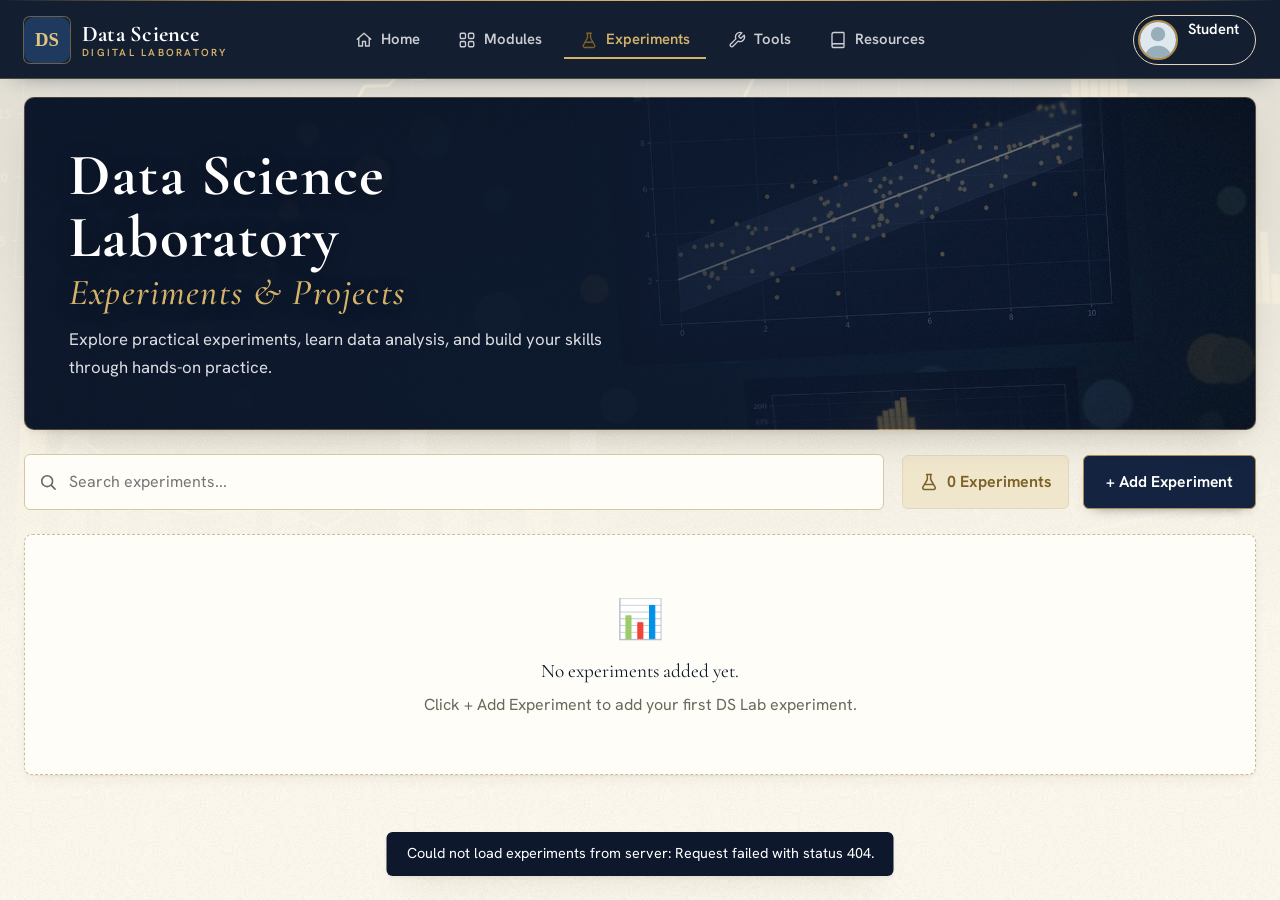
==== commit 21baf8b7: "Replace website with updated premium UI" ====
--- a/index.html
+++ b/index.html
@@ -7,13 +7,14 @@
   <title>Experiments – Data Science Digital Laboratory</title>
   <link rel="preconnect" href="https://fonts.googleapis.com">
   <link rel="preconnect" href="https://fonts.gstatic.com" crossorigin>
-  <link href="https://fonts.googleapis.com/css2?family=Bricolage+Grotesque:opsz,wght@12..96,500..800&family=Hanken+Grotesk:wght@400;500;600;700&display=swap" rel="stylesheet">
+  <link href="https://fonts.googleapis.com/css2?family=Bricolage+Grotesque:opsz,wght@12..96,500..800&family=Cormorant+Garamond:wght@500;600;700&family=Hanken+Grotesk:wght@400;500;600;700&display=swap" rel="stylesheet">
   <link rel="stylesheet" href="style.css?v=20261011-classic">
-  <link rel="stylesheet" href="header.css?v=20261011-classic">
+  <link rel="stylesheet" href="header.css?v=20261021-header">
   <link rel="stylesheet" href="experiments.css?v=20261012-redesign">
   <link rel="stylesheet" href="premium.css?v=20261017-premium">
   <link rel="stylesheet" href="experiments-overhaul.css?v=20261018-recursive-topic-fix">
   <link rel="stylesheet" href="experiments-premium.css?v=20261018-premium-1">
+  <link rel="stylesheet" href="classic.css?v=20261022-classic">
 </head>
 <body class="exp-page">
   <header class="exp-hero">
@@ -220,8 +221,8 @@
   <div class="toast" id="toast" role="status" hidden></div>
 
   <script src="shared.js?v=20261018-recursive-topic-fix"></script>
-  <script src="header.js?v=20261011-classic"></script>
-  <script src="script.js?v=20261018-full-redesign"></script>
+  <script src="header.js?v=20261021-header"></script>
+  <script src="script.js?v=20261023-preview2x"></script>
   <script src="quick-add.js?v=20261011-add"></script>
 </body>
 </html>
--- a/header.css
+++ b/header.css
@@ -1,18 +1,35 @@
-
 /* =========================================================
-   DS Lab — common header + CLASSIC THEME TOKENS
+   DS Lab - common header
    Load after style.css on every page:
    <link rel="stylesheet" href="header.css">
 
    Colours, fonts and radii (the classic theme tokens) are defined in style.css.
+
+   Route classes (set by header.js, with a fallback in auth.js):
+     .dsl-header--home   Home page. Layout and Login position unchanged.
+     .dsl-header--inner  Every other page. Two-row profile: avatar + name, then Login / Viewer / Admin.
+   Controls are rendered by auth.js into .dsl-controls (one variant per route).
    ========================================================= */
-:root { --dsl-header-h: 78px; }
+
+:root {
+  --dsl-header-h: 78px;
+  --dsl-navy: #142a47;
+  --dsl-navy-hover: #0d1d33;
+  --dsl-muted: #66758a;
+}
+
+html.dsl-inner { --dsl-header-h: 78px; }
 
 /* ---------- Header bar ---------- */
 .dsl-header {
+  /* Profile geometry lives in tokens */
+  --dsl-avatar: 40px;
+  --dsl-profile-gap: 10px;
+
   position: sticky;
   top: 0;
   z-index: 40;
+  overflow: visible; /* the profile dropdown must never be clipped by the header */
   background: var(--surface);
   border-bottom: 1px solid var(--line);
   box-shadow: 0 2px 8px rgba(28, 39, 51, 0.07);
@@ -24,28 +41,33 @@
   background: var(--accent);
   border-bottom: 1px solid var(--gold, #a67c2e);
 }
+
+/* Three columns: the two outer columns are equal (1fr) so the centre column - the nav - stays centred
+   whatever the width of the brand or the profile. */
 .dsl-header__inner {
   display: grid;
   grid-template-columns: minmax(0, 1fr) auto minmax(0, 1fr);
   align-items: center;
   gap: 20px;
   max-width: 1320px;
-  height: calc(var(--dsl-header-h) - 5px);
+  height: calc(var(--dsl-header-h) - 5px); /* 4px accent stripe + 1px bottom border */
   margin: 0 auto;
   padding: 0 24px;
-}
-
-/* Left: logo + title */
-.dsl-brand { position: relative; display: flex; align-items: center; justify-self: start; min-width: 0; }
+  overflow: visible;
+}
+
+/* ---------- Left: logo + title ---------- */
+.dsl-brand { position: relative; display: flex; align-items: center; justify-self: start; min-width: 0; max-width: 100%; }
 .dsl-brand__link { display: flex; align-items: center; gap: 12px; min-width: 0; color: var(--ink); text-decoration: none; }
 .dsl-logo { width: 46px; height: 46px; flex-shrink: 0; border-radius: 6px; object-fit: contain; }
 .dsl-brand__text { display: grid; min-width: 0; line-height: 1.15; }
+.dsl-brand__text strong,
+.dsl-brand__text small { overflow: hidden; text-overflow: ellipsis; white-space: nowrap; }
 .dsl-brand__text strong {
   font-family: var(--font-head, "Playfair Display", Georgia, serif);
   font-size: 1.2rem;
   font-weight: 700;
   letter-spacing: 0.01em;
-  white-space: nowrap;
 }
 .dsl-brand__text small {
   color: var(--gold-dark, #7d5c1d);
@@ -53,7 +75,6 @@
   font-weight: 600;
   letter-spacing: 0.16em;
   text-transform: uppercase;
-  white-space: nowrap;
 }
 .dsl-logo-edit {
   position: absolute;
@@ -76,10 +97,13 @@
 .dsl-logo-edit:focus-visible { opacity: 1; }
 @media (hover: none) { .dsl-logo-edit { opacity: 0.85; } }
 
-/* Centre: navigation */
+/* ---------- Centre: navigation ---------- */
 .dsl-nav { display: flex; align-items: center; justify-content: center; gap: 4px; }
 .dsl-nav a {
   position: relative;
+  display: inline-flex;
+  align-items: center;
+  gap: 8px;
   padding: 9px 16px;
   border-radius: 2px;
   color: var(--ink);
@@ -90,6 +114,18 @@
   white-space: nowrap;
   transition: background 0.2s, color 0.2s;
 }
+/* Nav symbols: inline SVG, drawn in the link's own colour so hover and active states recolour them */
+.dsl-nav__icon {
+  width: 18px;
+  height: 18px;
+  flex-shrink: 0;
+  fill: none;
+  stroke: currentColor;
+  stroke-width: 1.8;
+  stroke-linecap: round;
+  stroke-linejoin: round;
+}
+.dsl-nav a.is-active .dsl-nav__icon { stroke: var(--gold-dark, #7d5c1d); }
 .dsl-nav a:hover { background: var(--accent-soft); color: var(--accent-dark); }
 .dsl-nav a.is-active { color: var(--accent-dark); }
 .dsl-nav a.is-active::after {
@@ -102,12 +138,18 @@
   background: var(--gold, #a67c2e);
 }
 
-/* Right: profile + hamburger */
-.dsl-right { display: flex; align-items: center; justify-self: end; gap: 10px; min-width: 0; }
+/* ---------- Right: profile + hamburger ---------- */
+.dsl-right { display: flex; align-items: center; justify-self: end; gap: 10px; min-width: 0; max-width: 100%; }
+
+/* .dsl-userarea is the positioning context for the dropdown */
+.dsl-userarea { position: relative; display: flex; flex-direction: column; align-items: flex-end; gap: 4px; min-width: 0; }
+.dsl-controls { display: flex; flex-wrap: wrap; align-items: center; min-width: 0; }
+.dsl-controls:empty { display: none; }
+
 .dsl-profile {
   display: flex;
   align-items: center;
-  gap: 10px;
+  gap: var(--dsl-profile-gap);
   max-width: 100%;
   padding: 4px 12px 4px 4px;
   border: 1px solid transparent;
@@ -115,21 +157,31 @@
   background: none;
   color: var(--ink);
   font: inherit;
+  text-align: left;
   cursor: pointer;
   transition: background 0.2s, border-color 0.2s;
 }
 .dsl-profile:hover { background: var(--accent-soft); border-color: var(--line); }
 .dsl-avatar {
-  width: 40px;
-  height: 40px;
+  width: var(--dsl-avatar);
+  height: var(--dsl-avatar);
   flex-shrink: 0;
   border: 2px solid var(--gold, #a67c2e);
   border-radius: 50%;
   background: var(--line);
   object-fit: cover;
 }
-.dsl-profile__name { font-size: 0.92rem; font-weight: 600; text-transform: capitalize; white-space: nowrap; }
-.dsl-header--home .dsl-profile { display: none; }
+.dsl-profile__name {
+  min-width: 0;
+  max-width: 18ch;
+  overflow: hidden;
+  text-overflow: ellipsis;
+  font-size: 0.92rem;
+  font-weight: 600;
+  text-transform: capitalize;
+  white-space: nowrap;
+}
+
 .dsl-burger {
   display: none;
   width: 40px;
@@ -151,6 +203,122 @@
   outline: 2px solid var(--gold, #a67c2e);
   outline-offset: 2px;
 }
+
+/* ---------- Home: unchanged. Profile stays hidden, the controls sit alone at the far right ---------- */
+.dsl-header--home .dsl-profile { display: none; }
+.dsl-header--home .dsl-menu { display: none !important; }
+
+/* ---------- Non-Home: one profile pill ----------
+   Avatar on the left spanning both rows; the name with the Login / Viewer / Admin control stacked to its right.
+   .dsl-profile is flattened (display: contents) so its avatar and name become cells of the pill's grid and the
+   second row lines up with the start of the name. The whole pill is the click target. */
+.dsl-header--inner .dsl-userarea {
+  display: grid;
+  grid-template-columns: auto minmax(0, 1fr);
+  align-items: center;
+  align-content: center;
+  column-gap: var(--dsl-profile-gap);
+  row-gap: 2px;
+  max-width: 100%;
+  padding: 4px 16px 4px 4px;
+  border: 1px solid var(--line);
+  border-radius: 28px;
+  transition: background 0.2s, border-color 0.2s;
+}
+.dsl-header--inner .dsl-profile { display: contents; }
+.dsl-header--inner .dsl-avatar { grid-column: 1; grid-row: 1 / span 2; }
+.dsl-header--inner .dsl-profile__name { grid-column: 2; grid-row: 1; align-self: end; line-height: 1.2; }
+.dsl-header--inner .dsl-controls { grid-column: 2; grid-row: 2; align-self: start; justify-self: start; margin: 0; }
+
+/* Signed-in users: the pill opens the menu. Guests: it is just an identity, with a Login button inside. */
+html:not([data-auth="guest"]) .dsl-header--inner .dsl-userarea { cursor: pointer; }
+html:not([data-auth="guest"]) .dsl-header--inner .dsl-userarea:hover { background: var(--accent-soft); }
+html[data-auth="guest"] .dsl-header--inner .dsl-profile { cursor: default; }
+
+/* Login link (guests) */
+.dsl-header--inner .dsl-controls a.dsl-account__login {
+  display: inline-flex;
+  align-items: center;
+  height: 24px;
+  margin: 0;
+  padding: 0 14px;
+  border: 1px solid var(--accent-dark);
+  border-radius: 999px;
+  background: var(--accent);
+  color: #fff;
+  font-size: 0.74rem;
+  font-weight: 700;
+  letter-spacing: 0.04em;
+  line-height: 1;
+  text-decoration: none;
+}
+.dsl-header--inner .dsl-controls a.dsl-account__login:hover { background: var(--accent-dark); }
+
+/* Role badge (signed-in users). A button, so keyboard and screen-reader users can open the menu too. */
+.dsl-role {
+  display: inline-flex;
+  align-items: center;
+  height: 24px;
+  margin: 0;
+  padding: 0 12px;
+  border: 1px solid transparent;
+  border-radius: 999px;
+  font: inherit;
+  font-size: 0.72rem;
+  font-weight: 700;
+  letter-spacing: 0.04em;
+  line-height: 1;
+  cursor: pointer;
+  transition: filter 0.2s;
+}
+.dsl-role:hover { filter: brightness(0.96); }
+.dsl-role--viewer { background: #e6ecf3; border-color: #c3cedb; color: #34465c; }
+.dsl-role--admin  { background: var(--brass, #c18a19); border-color: var(--gold, #a67c2e); color: #1b1405; }
+
+/* ---------- Profile dropdown (non-Home) ---------- */
+.dsl-menu {
+  position: absolute;
+  top: calc(100% + 8px);
+  right: 0;
+  z-index: 60;
+  box-sizing: border-box;
+  display: grid;
+  gap: 10px;
+  width: min(290px, calc(100vw - 24px));
+  padding: 14px 16px;
+  border: 1px solid var(--line);
+  border-radius: 16px;
+  background: #fff;
+  color: var(--dsl-navy);
+  box-shadow: 0 12px 32px rgba(20, 42, 71, 0.18);
+}
+.dsl-menu[hidden] { display: none; }
+.dsl-menu__who { display: grid; gap: 2px; min-width: 0; }
+.dsl-menu__label { margin: 0; color: var(--dsl-muted); font-size: 0.72rem; font-weight: 600; letter-spacing: 0.02em; }
+.dsl-menu__value { margin: 0; font-size: 0.95rem; font-weight: 600; line-height: 1.3; overflow-wrap: anywhere; }
+.dsl-menu__btn {
+  display: flex;
+  align-items: center;
+  justify-content: center;
+  width: 100%;
+  height: 40px;
+  padding: 0 14px;
+  border: 1px solid var(--dsl-navy);
+  border-radius: 10px;
+  background: #fff;
+  color: var(--dsl-navy);
+  font: inherit;
+  font-size: 0.9rem;
+  font-weight: 600;
+  cursor: pointer;
+  transition: background 0.2s, color 0.2s;
+}
+.dsl-menu__btn:hover { background: #eef2f7; }
+.dsl-menu__btn--primary { background: var(--dsl-navy); color: #fff; }
+.dsl-menu__btn--primary:hover { background: var(--dsl-navy-hover); }
+.dsl-menu__btn:disabled { opacity: 0.6; cursor: not-allowed; }
+.dsl-menu__msg { min-height: 0; margin: 0; color: var(--danger, #b3261e); font-size: 0.8rem; }
+.dsl-menu__msg:empty { display: none; }
 
 /* ---------- Logo dialog ---------- */
 .dsl-modal {
@@ -223,26 +391,40 @@
   .dsl-nav a.is-active::after { right: 10px; left: 10px; }
   .dsl-brand__text strong { font-size: 1.05rem; }
 }
-
-/* ---------- Mobile: hamburger menu ---------- */
-@media (max-width: 820px) {
-  :root { --dsl-header-h: 70px; }
-  .dsl-header__inner { grid-template-columns: minmax(0, 1fr) auto; }
-  .dsl-burger { display: inline-flex; align-items: center; justify-content: center; }
-
-  /* Photo only: the name is visually hidden but still read by screen readers */
-  .dsl-profile { gap: 0; padding: 2px; }
-  .dsl-profile__name {
+/* Tablet width: symbols only, so the five links never crowd the brand or the profile pill */
+@media (min-width: 821px) and (max-width: 1024px) {
+  .dsl-nav a { padding: 8px 12px; }
+  .dsl-nav__icon { width: 20px; height: 20px; }
+  .dsl-nav__label {
     position: absolute;
     width: 1px;
     height: 1px;
     margin: -1px;
-    padding: 0;
     overflow: hidden;
     clip: rect(0 0 0 0);
     white-space: nowrap;
-    border: 0;
   }
+  .dsl-header--inner .dsl-profile__name { max-width: 14ch; }
+  .dsl-header--inner .dsl-userarea { padding-right: 12px; }
+}
+
+/* ---------- Mobile: hamburger menu ---------- */
+@media (max-width: 820px) {
+  :root { --dsl-header-h: 70px; }
+  html.dsl-inner { --dsl-header-h: 78px; }
+
+  .dsl-header__inner { grid-template-columns: minmax(0, 1fr) auto; }
+  .dsl-burger { display: inline-flex; align-items: center; justify-content: center; }
+  .dsl-right { align-items: center; }
+
+  /* Two rows of profile controls can be taller than the fixed bar, so let it grow */
+  .dsl-header--inner .dsl-header__inner {
+    height: auto;
+    min-height: calc(var(--dsl-header-h) - 5px);
+    padding-top: 6px;
+    padding-bottom: 6px;
+  }
+
   .dsl-nav {
     position: absolute;
     top: 100%;
@@ -261,16 +443,36 @@
   .dsl-nav a { padding: 12px 14px; }
   .dsl-nav a.is-active { background: var(--accent-soft); }
   .dsl-nav a.is-active::after { display: none; }
-}
+
+  /* Anchor the dropdown to the viewport so it always fits on a narrow screen */
+  .dsl-menu {
+    position: fixed;
+    top: calc(var(--dsl-header-h) + 4px);
+    right: 12px;
+    width: min(290px, calc(100vw - 24px));
+  }
+}
+
+/* ---------- Small phones: the pill stays complete, only the brand subtitle gives way ---------- */
 @media (max-width: 560px) {
   .dsl-header__inner { padding: 0 12px; }
   .dsl-right { gap: 8px; }
-  .dsl-avatar { width: 38px; height: 38px; }
   .dsl-logo { width: 40px; height: 40px; }
   .dsl-brand__text strong { font-size: 1rem; }
   .dsl-brand__text small { font-size: 0.64rem; }
+
+  /* Smaller pill on phones, centred on the header row; photo, name and badge scale down together */
+  .dsl-header { --dsl-avatar: 32px; }
+  .dsl-header--inner .dsl-userarea { column-gap: 8px; row-gap: 1px; align-self: center; padding: 3px 10px 3px 3px; border-radius: 22px; }
+  .dsl-header--inner .dsl-avatar { border-width: 1.5px; }
+  .dsl-header--inner .dsl-profile__name { max-width: 10ch; font-size: 0.78rem; line-height: 1.15; }
+  /* Viewer / Admin / Login: smaller, and centred under the name */
+  .dsl-header--inner .dsl-controls { justify-self: center; }
+  .dsl-header--inner .dsl-role { height: 16px; padding: 0 8px; font-size: 0.58rem; letter-spacing: 0.03em; }
+  .dsl-header--inner .dsl-brand__text small { display: none; }
+  .dsl-header--inner .dsl-controls a.dsl-account__login { height: 16px; padding: 0 8px; font-size: 0.58rem; letter-spacing: 0.03em; }
 }
 
 @media (prefers-reduced-motion: reduce) {
-  .dsl-nav a, .dsl-profile, .dsl-logo-edit, .dsl-modal .btn { transition: none; }
+  .dsl-nav a, .dsl-profile, .dsl-logo-edit, .dsl-modal .btn, .dsl-role, .dsl-menu__btn { transition: none; }
 }
--- a/experiments-premium.css
+++ b/experiments-premium.css
@@ -276,3 +276,30 @@
 .exp-page .exp-card__meta-item + .exp-card__meta-item::before { content: ""; width: 4px; height: 4px; border-radius: 50%; background: #b8c9e0; margin-right: 8px; }
 .xp-details-page .xp-two-col > .xp-card { margin-top: 0; }
 .xp-details-page .xp-two-col { align-items: stretch; }
+
+
+/* ---------- read-more pages: hero card, equal bounded Topics / Tools cards ---------- */
+.xp-hero--card { align-items: center; padding: var(--exp-space-6); background: var(--exp-card); border: 1px solid var(--exp-border); border-radius: var(--exp-radius-lg); box-shadow: var(--exp-shadow-card); }
+.xp-hero--card .xp-hero__copy, .xp-hero--card .xp-media { min-width: 0; }
+.xp-hero--card .xp-link-row { margin-top: var(--exp-space-4); }
+.xp-hero--card .xp-lead { margin-bottom: 0; }
+.xp-eyebrow--badge { background: var(--exp-blue); color: #fff; }
+.xp-two-col--bounded { align-items: stretch; --xp-bounded-max: 460px; }
+/* Both cards size to their content (the larger one wins), capped at one shared maximum; the grid row keeps them equal. */
+.xp-two-col--bounded > .xp-card--scroll { display: flex; flex-direction: column; max-height: var(--xp-bounded-max); min-height: 0; overflow: hidden; }
+.xp-two-col--bounded > .xp-card--scroll > .xp-card__title { flex: 0 0 auto; }
+.xp-scroll { flex: 1 1 auto; min-height: 0; overflow-y: auto; overflow-x: hidden; overscroll-behavior: contain; padding-right: 6px; scrollbar-width: thin; scrollbar-color: #b9cde8 transparent; }
+.xp-scroll::-webkit-scrollbar { width: 8px; }
+.xp-scroll::-webkit-scrollbar-thumb { background: #c3d5ee; border-radius: 8px; }
+.xp-scroll::-webkit-scrollbar-thumb:hover { background: #9fbbe0; }
+.xp-scroll > * { min-width: 0; }
+.xp-details-page .xp-tool-grid { grid-template-columns: repeat(auto-fill, minmax(min(100%, 200px), 1fr)); }
+a.xp-tool { color: inherit; text-decoration: none; transition: var(--exp-transition); }
+a.xp-tool:hover, a.xp-tool:focus-visible { border-color: var(--exp-blue); background: #f7fbff; box-shadow: var(--exp-shadow-card); }
+@media (max-width: 820px) {
+  .xp-two-col--bounded { --xp-bounded-max: 380px; }
+  .xp-hero--card { padding: var(--exp-space-4); }
+}
+
+.xp-empty--sm { padding: var(--exp-space-3) 0; font-size: .9375rem; }
+.xp-empty--sm p { margin: 0 0 var(--exp-space-3); }
--- a/classic.css
+++ b/classic.css
@@ -0,0 +1,549 @@
+/* =========================================================================
+   DS Lab — CLASSIC PREMIUM THEME
+   Loaded LAST on every page (after premium.css and each page's own css).
+   Visual layer only: no ids, scripts, routes or markup behaviour are touched.
+
+   Palette
+     Ivory    #f8f3e6  page            Cream   #f1e9d6  soft fills
+     Paper    #fffdf7  cards/forms     Line    #e2d7bd  hairlines
+     Navy     #14233f  primary         Deep    #0d182c  header, hero, code
+     Charcoal #25272e  body text       Muted   #6b665a  secondary text
+     Gold     #b08d4a  accent          Gold-d  #7d6228  gold text on light
+   Type
+     Headings  Cormorant Garamond (serif)     Body  Hanken Grotesk (sans)
+   Images
+     assets/img/*.jpg  local, optimised; swap any file for a photograph of
+     the same name and the whole site picks it up.
+   ========================================================================= */
+
+/* ---------- 1. Design tokens (override every token system in the site) ---------- */
+:root {
+  --c-ivory: #f8f3e6;
+  --c-cream: #f1e9d6;
+  --c-paper: #fffdf7;
+  --c-line: #e2d7bd;
+  --c-line-strong: #cdbd96;
+  --c-navy: #14233f;
+  --c-navy-deep: #0d182c;
+  --c-navy-soft: #1d3358;
+  --c-char: #25272e;
+  --c-muted: #6b665a;
+  --c-gold: #b08d4a;
+  --c-gold-hi: #d4b26a;
+  --c-gold-deep: #7d6228;
+  --c-gold-soft: #f0e6cc;
+  --c-sage: #4f7a6a;
+
+  --serif: "Cormorant Garamond", "Iowan Old Style", "Palatino Linotype", Palatino, Georgia, serif;
+  --sans: "Hanken Grotesk", system-ui, -apple-system, "Segoe UI", Roboto, sans-serif;
+
+  --r-sm: 6px;
+  --r-md: 8px;
+  --r-lg: 10px;
+  --sp-1: 4px; --sp-2: 8px; --sp-3: 12px; --sp-4: 16px; --sp-5: 24px; --sp-6: 32px; --sp-7: 48px;
+  --sh-1: 0 1px 2px rgba(58, 44, 18, .06), 0 6px 18px -10px rgba(58, 44, 18, .16);
+  --sh-2: 0 2px 4px rgba(58, 44, 18, .07), 0 18px 36px -18px rgba(58, 44, 18, .28);
+  --tap: 44px;
+
+  /* premium.css / header.css / style.css */
+  --font-head: var(--serif);
+  --font-body: var(--sans);
+  --ink-900: var(--c-navy-deep); --ink-800: var(--c-navy); --ink-700: var(--c-navy-soft);
+  --brass: var(--c-gold); --brass-soft: var(--c-gold-soft); --brass-deep: var(--c-gold-deep); --teal: var(--c-sage);
+  --bg: var(--c-ivory); --surface: var(--c-paper); --ink: var(--c-char); --muted: var(--c-muted); --line: var(--c-line);
+  --accent: var(--c-navy); --accent-dark: var(--c-navy-deep); --accent-soft: var(--c-cream);
+  --gold: var(--c-gold); --gold-dark: var(--c-gold-deep);
+  --radius: var(--r-md); --shadow: var(--sh-1); --shadow-lift: var(--sh-2);
+
+  /* experiments.css */
+  --e-navy: var(--c-navy); --e-navy-d: var(--c-navy-deep); --e-soft: var(--c-cream); --e-gold: var(--c-gold);
+  --e-line: var(--c-line); --e-card: var(--c-paper); --e-muted: var(--c-muted); --e-shadow: var(--sh-1);
+  --d2-accent: var(--c-navy); --d2-accent-dark: var(--c-navy-deep); --d2-accent-soft: var(--c-cream);
+  --d2-line: var(--c-line); --d2-surface: var(--c-paper); --d2-ink: var(--c-char); --d2-muted: var(--c-muted);
+
+  /* modules.css */
+  --m-navy: var(--c-navy); --m-navy-d: var(--c-navy-deep); --m-gold: var(--c-gold-hi); --m-gold-d: var(--c-gold);
+  --m-page: var(--c-ivory); --m-white: var(--c-paper); --m-ink: var(--c-char); --m-muted: var(--c-muted);
+  --m-line: var(--c-line); --m-soft: var(--c-cream); --m-head: var(--serif); --m-body: var(--sans);
+  --m-shadow: var(--sh-1); --m-radius: var(--r-md);
+
+  /* experiments-premium.css (.xp-*) — blue accent becomes navy, gold stays gold */
+  --exp-navy: var(--c-navy); --exp-navy-deep: var(--c-navy-deep);
+  --exp-blue: var(--c-navy); --exp-blue-hover: var(--c-navy-deep); --exp-blue-2: var(--c-navy-soft);
+  --exp-blue-light: var(--c-gold-soft); --exp-bg: var(--c-ivory); --exp-card: var(--c-paper);
+  --exp-text: var(--c-char); --exp-muted: var(--c-muted); --exp-border: var(--c-line); --exp-gold: var(--c-gold);
+  --exp-radius-sm: var(--r-sm); --exp-radius-md: var(--r-md); --exp-radius-lg: var(--r-lg);
+  --exp-shadow-card: var(--sh-1); --exp-shadow-hover: var(--sh-2);
+  --exp-font: var(--sans); --exp-font-display: var(--serif);
+
+  --dsl-header-h: 68px;
+}
+
+/* ---------- 2. Page, type, focus ---------- */
+html { scroll-behavior: smooth; }
+html, body { max-width: 100%; overflow-x: clip; }
+body,
+body.exp-page, body.exp-detail, body.modules-page, body.home-page, body.xp-page, body.exp-form-page, body.login-page {
+  position: relative;
+  font-family: var(--sans);
+  color: var(--c-char);
+  background-color: var(--c-ivory);
+  background-image: url("assets/img/paper-grain.jpg");
+  background-size: 384px 384px;
+  background-repeat: repeat;
+}
+h1, h2, h3, h4,
+.modules-page h1, .modules-page h2, .modules-page h3,
+.xp-page .xp-shell h1, .xp-page .xp-shell h2, .xp-page .xp-shell h3,
+.exp-form-page h1, .exp-form-page h2, .exp-form-page h3, .exp-form-page h4 {
+  font-family: var(--serif);
+  font-weight: 700;
+  letter-spacing: 0;
+  line-height: 1.12;
+  color: var(--c-navy-deep);
+}
+p, li { line-height: 1.65; }
+::selection { background: rgba(176, 141, 74, .32); }
+:focus-visible,
+.xp-page :focus-visible, .exp-page :focus-visible, .exp-form-page :focus-visible {
+  outline: 3px solid rgba(176, 141, 74, .9);
+  outline-offset: 2px;
+}
+img, video, canvas, svg, iframe { max-width: 100%; }
+
+/* ---------- 3. Header ---------- */
+.dsl-header {
+  background: rgba(13, 24, 44, .97);
+  border-bottom: 1px solid rgba(212, 178, 106, .28);
+  box-shadow: 0 8px 24px -16px rgba(13, 24, 44, .7);
+}
+.dsl-header::before { height: 1px; background: linear-gradient(90deg, transparent, var(--c-gold) 20%, var(--c-gold-hi) 50%, var(--c-gold) 80%, transparent); }
+.dsl-header__inner { height: calc(var(--dsl-header-h) - 1px); }
+.dsl-logo { border-radius: var(--r-sm); box-shadow: 0 0 0 1px rgba(212, 178, 106, .45); }
+.dsl-brand__text strong { font-family: var(--serif); font-size: 1.4rem; font-weight: 700; letter-spacing: .01em; color: #fff; }
+.dsl-brand__text small { color: var(--c-gold-hi); font-size: .64rem; letter-spacing: .22em; }
+.dsl-nav { gap: 6px; padding: 0; border-radius: 0; background: none; box-shadow: none; }
+.dsl-nav a { padding: 8px 16px; border-radius: 0; color: rgba(255, 255, 255, .78); font-size: .93rem; font-weight: 600; box-shadow: inset 0 -2px 0 transparent; transition: color .2s, box-shadow .2s; }
+.dsl-nav a:hover { background: none; color: #fff; box-shadow: inset 0 -2px 0 rgba(212, 178, 106, .55); }
+.dsl-nav a.is-active { background: none; color: var(--c-gold-hi); box-shadow: inset 0 -2px 0 var(--c-gold-hi); }
+.dsl-avatar { border: 2px solid var(--c-gold); }
+.dsl-burger { border-radius: var(--r-sm); border-color: rgba(212, 178, 106, .4); min-width: var(--tap); min-height: var(--tap); }
+.dsl-header .dsl-account__btn { border-radius: var(--r-sm); border-color: rgba(212, 178, 106, .5); }
+.dsl-header .dsl-account__btn:hover { background: rgba(212, 178, 106, .14); }
+html[data-role="admin"] .dsl-header .dsl-account__badge { background: var(--c-gold); color: var(--c-navy-deep); }
+.dsl-header .dsl-account__menu { border-radius: var(--r-md); background: var(--c-paper); border-color: var(--c-line); }
+.dsl-header .dsl-account__menu button { border-radius: var(--r-sm); border-color: var(--c-line); }
+.dsl-header .dsl-account__menu button:hover { background: var(--c-cream); }
+.dsl-header .dsl-account__menu button.is-primary { background: var(--c-navy); border-color: var(--c-navy); }
+.dsl-header .dsl-account__name { font-family: var(--serif); font-size: 1.1rem; }
+.dsl-header a.dsl-account__login { border-radius: var(--r-sm); border-color: rgba(212, 178, 106, .55); }
+.dsl-header a.dsl-account__login:hover { background: rgba(212, 178, 106, .16); }
+@media (max-width: 900px) {
+  .dsl-nav { border-radius: var(--r-md); background: var(--c-navy-deep); border: 1px solid rgba(212, 178, 106, .25); padding: 6px; }
+  .dsl-nav a { border-radius: var(--r-sm); min-height: var(--tap); display: flex; align-items: center; box-shadow: none; }
+  .dsl-nav a:hover { background: rgba(255, 255, 255, .06); box-shadow: none; }
+  .dsl-nav a.is-active { background: rgba(212, 178, 106, .14); box-shadow: none; }
+}
+
+/* ---------- 4. Buttons ---------- */
+.btn, .mbtn, .xp-btn, .ef-button, .ef-blue-button, .login-btn {
+  border-radius: var(--r-sm);
+  font-family: var(--sans);
+  font-weight: 650;
+  letter-spacing: .005em;
+}
+.btn--primary, .mbtn--primary, .xp-btn--primary, .ef-primary, .ef-blue-button, .login-btn {
+  background: var(--c-navy);
+  border: 1px solid var(--c-gold);
+  color: #fff;
+  box-shadow: 0 6px 14px -10px rgba(13, 24, 44, .8);
+}
+.btn--primary:hover, .mbtn--primary:hover, .xp-btn--primary:hover, .ef-primary:hover, .ef-blue-button:hover, .login-btn:hover {
+  background: var(--c-navy-deep); border-color: var(--c-gold-hi); color: #fff;
+  box-shadow: 0 10px 18px -10px rgba(13, 24, 44, .85);
+}
+.btn--ghost, .mbtn--ghost, .xp-btn--outline, .xp-btn--secondary {
+  background: var(--c-paper); border: 1px solid var(--c-line-strong); color: var(--c-navy);
+}
+.btn--ghost:hover, .mbtn--ghost:hover, .xp-btn--outline:hover, .xp-btn--secondary:hover {
+  background: var(--c-cream); border-color: var(--c-gold); color: var(--c-navy-deep);
+}
+.mbtn--gold { background: var(--c-gold); border: 1px solid var(--c-gold-deep); color: var(--c-navy-deep); box-shadow: 0 6px 14px -10px rgba(125, 98, 40, .9); }
+.mbtn--gold:hover { background: var(--c-gold-hi); }
+.xp-btn--dark { border-radius: var(--r-sm); }
+
+/* ---------- 5. Shared paper surfaces: cards, panels, forms ---------- */
+.home-stats, .home-main--dash .home-card, .home-quick, .home-panel, .home-mini, .home-tool,
+.exp-toolbar, .exp-card, .exp-info, .exp-panel, .exp-tool, .exp-material, .exp-row, .exp-pager__link, .exp-back,
+.msb, .mcard, .mdhero, .mpanel, .mres, .mtopic, .mpager__link, .module-form, .module-topic, .library-card,
+.modal__panel, .xp-card, .xp-tool, .xp-topic-row, .xp-sub-card, .xp-lesson, .xp-ide, .ef-panel, .empty, .xp-dialog,
+.home-main--dash .home-profile, .login-card {
+  background: var(--c-paper);
+  border: 1px solid var(--c-line);
+  border-radius: var(--r-md);
+  box-shadow: var(--sh-1);
+}
+.exp-card, .mcard, .library-card, .home-main--dash .home-card, .xp-sub-card, .xp-topic-row, .home-mini, .home-tool, .mtopic {
+  transition: transform .25s ease, box-shadow .25s ease, border-color .25s ease;
+}
+.exp-card:hover, .mcard:hover, .library-card:hover, .home-main--dash .home-card:hover,
+.home-mini:hover, .home-tool:hover, .mtopic:hover, .xp-sub-card:hover, .xp-topic-row:hover {
+  transform: translateY(-3px); box-shadow: var(--sh-2); border-color: var(--c-gold);
+}
+.exp-card { border-top: 1px solid var(--c-line); }
+.exp-info, .xp-card.xp-hero { border-top: 2px solid var(--c-gold); }
+.empty { border-style: dashed; border-color: var(--c-line-strong); }
+.exp-bar { background: var(--c-cream); border-bottom-color: var(--c-line); border-radius: var(--r-md) var(--r-md) 0 0; }
+.msb__toggle { background: var(--c-navy); }
+.msb__toggle span { font-family: var(--serif); font-size: 1.1rem; }
+.msb__badge, .exp-card__badge, .mtopic__go, .mcard__more, .mdhero__badge, .exp-material__kind, .exp-row__badge, .module-topic__number, .xp-num-badge {
+  background: var(--c-navy); color: #fff; border-radius: var(--r-sm);
+}
+.mtopic__badge { background: var(--c-cream); color: var(--c-navy); }
+.msb__module.is-current .msb__badge { background: var(--c-gold); color: var(--c-navy-deep); }
+.mcard__badge { background: var(--c-gold-hi); color: var(--c-navy-deep); border-radius: var(--r-sm); font-family: var(--sans); }
+.mcard__pill, .exp-count { background: var(--c-gold-soft); color: var(--c-gold-deep); border-radius: var(--r-sm); border-color: var(--c-line); }
+.exp-tab.is-active { border-bottom-color: var(--c-gold); }
+.exp-section__title::before, .exp-panel .d2-marker { background: var(--c-gold); }
+.exp-tool__icon { background: var(--c-cream); border-color: var(--c-gold); }
+
+/* card + section headings use the serif at a comfortable reading size */
+.exp-card__title, .exp-card__title a, .mcard__title, .mcard__title a, .home-main--dash .home-card__body h2,
+.library-card__body h2, .mtopic__title, .mpanel__title, .mres__titles h2, .mabout__learn h3, .exp-section__title,
+.home-panel__head h3, .home-quick__head h3, .xp-card__title, .xp-sub-card__body strong {
+  font-family: var(--serif); font-weight: 700; letter-spacing: 0; color: var(--c-navy-deep);
+}
+.exp-card__title, .exp-card__title a, .mcard__title, .mcard__title a, .home-main--dash .home-card__body h2, .library-card__body h2 { font-size: clamp(1.35rem, 1.1rem + .6vw, 1.65rem); }
+.home-main--dash .home-section-title { font-family: var(--serif); font-size: clamp(1.8rem, 1.4rem + 1.2vw, 2.4rem); letter-spacing: 0; color: var(--c-navy-deep); }
+.exp-card__desc, .mcard__desc, .home-card__body > p { color: var(--c-muted); }
+
+/* forms */
+.modal__backdrop { background: rgba(13, 24, 44, .66); }
+.modal__panel h2 { font-family: var(--serif); }
+.field input[type="text"], .field input[type="url"], .field input[type="search"], .field textarea,
+.module-field input:not([type="checkbox"]), .module-field textarea, .search,
+.xp-field input, .xp-select, .ef-field input, .ef-field textarea, .ef-field select, .linput input {
+  background: var(--c-paper); border: 1px solid #d6c8a3; border-radius: var(--r-sm); color: var(--c-char); font-family: var(--sans);
+}
+.field input:focus, .field textarea:focus, .module-field input:focus, .module-field textarea:focus, .search:focus,
+.xp-field input:focus, .ef-field input:focus, .ef-field textarea:focus, .ef-field select:focus {
+  border-color: var(--c-gold); box-shadow: 0 0 0 4px rgba(176, 141, 74, .22);
+}
+.upload { border-color: var(--c-line-strong); background: var(--c-paper); border-radius: var(--r-md); }
+.upload:hover { border-color: var(--c-gold); background: var(--c-gold-soft); }
+.toast { border-radius: var(--r-sm); background: var(--c-navy-deep); }
+.menu__toggle, .card-menu__toggle, .home-card__menu-trigger { border-color: rgba(176, 141, 74, .5); background: rgba(255, 253, 247, .96); }
+.menu__list, .card-menu__items, .home-card__dropdown { border-radius: var(--r-md); background: var(--c-paper); border-color: var(--c-line); }
+.menu__item:hover, .card-menu__items button:hover, .home-card__dropdown button:hover { background: var(--c-cream); }
+
+/* readable code, output and long-text surfaces */
+.xp-ide { background: #0f1b30; border: 1px solid rgba(212, 178, 106, .28); box-shadow: var(--sh-2); }
+.code-block, .exp-panel .code-block { background: #0f1b30; border-radius: var(--r-md); }
+.code-block__bar, .exp-panel .code-block__bar { background: #16253f; }
+
+/* ---------- 6. Hero panels with photographic backgrounds ---------- */
+.home-main--dash .home-intro, .exp-hero__inner, .mhero, .module-intro {
+  border-radius: var(--r-lg);
+  border: 1px solid rgba(212, 178, 106, .35);
+  background-color: var(--c-navy-deep);
+  background-repeat: no-repeat;
+  background-size: cover;
+  background-position: center;
+  box-shadow: var(--sh-2);
+}
+.home-main--dash .home-intro::before, .exp-hero__inner::before, .mhero::before, .module-intro::before { content: none; }
+
+.home-main--dash .home-intro {
+  background-image:
+    linear-gradient(100deg, rgba(13, 24, 44, .94) 0%, rgba(13, 24, 44, .8) 46%, rgba(13, 24, 44, .38) 100%),
+    url("assets/img/hero-home.jpg");
+  min-height: clamp(300px, 34vw, 400px);
+}
+.exp-hero__inner {
+  background-image: linear-gradient(100deg, rgba(13, 24, 44, .94) 0%, rgba(13, 24, 44, .8) 52%, rgba(13, 24, 44, .5) 100%), url("assets/img/hero-experiments.jpg");
+}
+.mhero {
+  background-image: linear-gradient(100deg, rgba(20, 12, 8, .9) 0%, rgba(13, 24, 44, .8) 55%, rgba(13, 24, 44, .55) 100%), url("assets/img/hero-modules.jpg");
+}
+.module-intro { background-image: linear-gradient(100deg, rgba(13, 24, 44, .94) 0%, rgba(13, 24, 44, .8) 55%, rgba(13, 24, 44, .55) 100%), url("assets/img/hero-tools.jpg"); }
+body:has(#resourceList) .module-intro { background-image: linear-gradient(100deg, rgba(30, 18, 10, .92) 0%, rgba(24, 20, 20, .78) 55%, rgba(13, 24, 44, .5) 100%), url("assets/img/hero-resources.jpg"); }
+
+.home-intro__title, .exp-hero__title, .mhero h1, .module-intro h1 {
+  font-family: var(--serif); font-weight: 700; letter-spacing: .02em; color: #fff; text-shadow: 0 2px 18px rgba(0, 0, 0, .35);
+}
+.home-intro__title { font-size: clamp(2.6rem, 6vw, 5.2rem); line-height: 1; text-transform: uppercase; letter-spacing: .05em; }
+.home-intro__subtitle { font-family: var(--serif); font-style: italic; font-weight: 500; color: var(--c-gold-hi); font-size: clamp(1.5rem, 2.8vw, 2.4rem); }
+.home-intro__subtitle::after { background: linear-gradient(90deg, var(--c-gold-hi), transparent); }
+.exp-hero__title span { color: var(--c-gold-hi); font-style: italic; font-weight: 500; }
+.home-main--dash .home-intro .home-eyebrow, .meyebrow, .module-intro .home-eyebrow { color: var(--c-gold-hi); }
+.home-main--dash .home-intro .home-lead, .exp-hero__sub, .mhero__sub, .module-intro .home-lead { color: rgba(255, 255, 255, .86); font-size: 1.05rem; line-height: 1.7; max-width: 60ch; }
+.mhero__motto { font-family: var(--serif); font-style: italic; color: var(--c-gold-hi); }
+.home-main--dash .home-profile { background: rgba(255, 253, 247, .97); border-color: rgba(212, 178, 106, .6); }
+.home-profile .hero__heading { font-family: var(--serif); font-size: 1.15rem; color: var(--c-gold-deep); }
+.home-profile .id-card__photo { border-radius: var(--r-md); }
+
+/* stats */
+.home-stats { border-top: 2px solid var(--c-gold); }
+.home-stat:hover { background: var(--c-cream); }
+.home-stat__icon { background: var(--c-cream) !important; color: var(--c-navy) !important; border-radius: var(--r-md); }
+.home-stat--orange .home-stat__icon { background: var(--c-gold-soft) !important; color: var(--c-gold-deep) !important; }
+.home-stat--green .home-stat__icon { background: #e4ece6 !important; color: var(--c-sage) !important; }
+.home-stat--purple .home-stat__icon { background: #e9e6ef !important; color: #4d4a78 !important; }
+.home-stat__num { font-family: var(--serif); font-weight: 700; letter-spacing: 0; }
+
+/* home cards: photographic covers by category */
+.home-main--dash .home-card__cover { background-size: cover; background-position: center; background-repeat: no-repeat; border-bottom: 2px solid var(--c-gold); }
+.home-main--dash .home-card__cover--modules { background-image: linear-gradient(180deg, rgba(13, 24, 44, .2), rgba(13, 24, 44, .85)), url("assets/img/cover-modules.jpg"); }
+.home-main--dash .home-card__cover--experiments { background-image: linear-gradient(180deg, rgba(13, 24, 44, .2), rgba(13, 24, 44, .85)), url("assets/img/cover-experiments.jpg"); }
+.home-main--dash .home-card__cover--tools { background-image: linear-gradient(180deg, rgba(13, 24, 44, .2), rgba(13, 24, 44, .85)), url("assets/img/cover-tools.jpg"); }
+.home-main--dash .home-card__cover--resources { background-image: linear-gradient(180deg, rgba(13, 24, 44, .2), rgba(13, 24, 44, .85)), url("assets/img/cover-resources.jpg"); }
+.home-main--dash .home-card__cover .home-card__art, .home-main--dash .home-card__cover .home-card__watermark { opacity: .18; }
+.home-main--dash .home-card__cover-copy strong, .home-main--dash .home-card__number { font-family: var(--serif); }
+.home-main--dash .home-card__cover { min-height: 112px; }
+.home-main--dash .home-card__cover-copy span { letter-spacing: .08em; }
+.home-main--dash .home-card__cover-copy strong { font-size: 1.5rem; color: #fff; }
+.home-main--dash .home-card__number { border-color: var(--c-gold-hi); color: var(--c-gold-hi); background: rgba(13, 24, 44, .45); }
+.home-main--dash .home-card__link { padding: 10px 14px; gap: 8px; border-radius: var(--r-sm); border-color: var(--c-gold); background: var(--c-navy); }
+.home-main--dash .home-card__link:hover { background: var(--c-navy-deep); border-color: var(--c-gold-hi); }
+.home-quick__go { background: var(--c-navy); }
+.home-quick__row { border-radius: var(--r-md); }
+.home-quick__row:hover { background: var(--c-cream); }
+.home-quick__icon { border-radius: var(--r-md); }
+.home-quick__icon--blue { background: var(--c-navy); }
+.home-quick__icon--orange { background: var(--c-gold-soft); color: var(--c-gold-deep); }
+.home-quick__icon--green { background: #e4ece6; color: var(--c-sage); }
+.home-quick__icon--purple { background: #e9e6ef; color: #4d4a78; }
+.home-tool__logo, .home-tool__logo--blank { background: var(--c-cream); color: var(--c-navy); border-radius: var(--r-md); font-family: var(--serif); }
+.home-mini strong, .home-tool strong { font-family: var(--serif); font-size: 1.1rem; }
+
+/* tools + resources covers (library cards) */
+.library-card__cover { background-size: cover; background-position: center; border-bottom: 2px solid var(--c-gold); }
+#toolList .library-card__cover { background-image: linear-gradient(135deg, rgba(13, 24, 44, .78), rgba(13, 24, 44, .45)), url("assets/img/cover-tools.jpg"); }
+#resourceList .library-card__cover { background-image: linear-gradient(135deg, rgba(30, 18, 10, .78), rgba(13, 24, 44, .45)), url("assets/img/cover-resources.jpg"); }
+.library-card__cover > strong { font-family: var(--serif); font-size: 1.35rem; }
+.library-card__meta { color: var(--c-gold-deep); }
+.library-card__body a { color: var(--c-navy); }
+.library-card__file { border-radius: var(--r-sm); }
+
+/* experiment cards: varied photographic fallback covers (uploaded covers still win) */
+.exp-page .exp-card__cover--empty { background-size: cover !important; background-position: center !important; border-radius: var(--r-md); }
+.exp-page .exp-card:nth-child(3n+1) .exp-card__cover--empty { background-image: linear-gradient(rgba(13, 24, 44, .45), rgba(13, 24, 44, .65)), url("assets/img/cover-experiments.jpg") !important; }
+.exp-page .exp-card:nth-child(3n+2) .exp-card__cover--empty { background-image: linear-gradient(rgba(13, 24, 44, .45), rgba(13, 24, 44, .65)), url("assets/img/cover-neural.jpg") !important; }
+.exp-page .exp-card:nth-child(3n) .exp-card__cover--empty { background-image: linear-gradient(rgba(13, 24, 44, .45), rgba(13, 24, 44, .65)), url("assets/img/cover-analytics.jpg") !important; }
+.exp-card__fallback { font-family: var(--serif); color: var(--c-gold-hi); text-shadow: 0 2px 10px rgba(0, 0, 0, .5); }
+.exp-card__cover { border-radius: var(--r-md); }
+
+/* module cards: photographic fallback behind the optional cover image */
+.mcard__cover { background-size: cover; background-position: center; }
+.mcard:nth-child(4n+1) .mcard__cover { background-image: linear-gradient(rgba(13, 24, 44, .3), rgba(13, 24, 44, .6)), url("assets/img/cover-modules.jpg"); }
+.mcard:nth-child(4n+2) .mcard__cover { background-image: linear-gradient(rgba(13, 24, 44, .3), rgba(13, 24, 44, .6)), url("assets/img/cover-tools.jpg"); }
+.mcard:nth-child(4n+3) .mcard__cover { background-image: linear-gradient(rgba(13, 24, 44, .3), rgba(13, 24, 44, .6)), url("assets/img/cover-analytics.jpg"); }
+.mcard:nth-child(4n) .mcard__cover { background-image: linear-gradient(rgba(13, 24, 44, .3), rgba(13, 24, 44, .6)), url("assets/img/cover-resources.jpg"); }
+
+/* ---------- 7. Detail / lesson / form pages: photographic top banner ---------- */
+body.xp-page::before, body.exp-form-page::before, body.modules-page:not(:has(.mhero))::before {
+  content: "";
+  position: absolute; left: 0; right: 0; top: var(--dsl-header-h);
+  height: clamp(200px, 24vw, 320px);
+  z-index: -1; pointer-events: none;
+  background-repeat: no-repeat; background-size: cover; background-position: center 30%;
+  background-image: linear-gradient(180deg, rgba(248, 243, 230, .74) 0%, rgba(248, 243, 230, .86) 100%), url("assets/img/banner-analytics.jpg");
+  -webkit-mask-image: linear-gradient(180deg, #000 35%, transparent 100%); mask-image: linear-gradient(180deg, #000 35%, transparent 100%);
+}
+body.xp-details-page::before { background-image: linear-gradient(180deg, rgba(248, 243, 230, .78) 0%, rgba(248, 243, 230, .86) 100%), url("assets/img/hero-experiments.jpg"); }
+body.xp-lesson-page::before { background-image: linear-gradient(180deg, rgba(248, 243, 230, .9) 0%, rgba(248, 243, 230, .94) 100%), url("assets/img/hero-tools.jpg"); }
+body.exp-form-page::before { background-image: linear-gradient(180deg, rgba(248, 243, 230, .8) 0%, rgba(248, 243, 230, .88) 100%), url("assets/img/banner-neural.jpg"); }
+body.modules-page:not(:has(.mhero))::before { background-image: linear-gradient(180deg, rgba(248, 243, 230, .74) 0%, rgba(248, 243, 230, .86) 100%), url("assets/img/hero-modules.jpg"); }
+body.home-page:has(.library-main)::before { content: none; }
+
+.xp-crumbs a, .ef-crumb a, .mcrumbs a { color: var(--c-gold-deep); }
+.xp-crumbs [aria-current], .ef-crumb strong { color: var(--c-navy-deep); }
+.xp-lead { color: var(--c-char); }
+.xp-eyebrow { background: var(--c-gold-soft); color: var(--c-gold-deep); border-radius: var(--r-sm); }
+.xp-hero h1, .xp-lesson-title h1, .exp-info__title, .mdhero h1 { font-size: clamp(2rem, 1.4rem + 2.2vw, 3.1rem); }
+.xp-media, .xp-media img, .exp-media, .exp-media__img, .mdhero__art { border-radius: var(--r-md); }
+.xp-media { background: var(--c-navy-deep); border-color: var(--c-line); }
+.xp-media__empty { background: linear-gradient(rgba(13, 24, 44, .55), rgba(13, 24, 44, .8)), url("assets/img/cover-neural.jpg") center / cover; color: var(--c-gold-hi); }
+.xp-ide__bar, .xp-lesson__head { border-color: var(--c-line); }
+.xp-output { border-radius: var(--r-md); }
+.ef-plus { background: var(--c-navy); border-radius: var(--r-md); box-shadow: 0 0 0 1px var(--c-gold); }
+.ef-pagehead h1 { font-size: clamp(1.9rem, 1.4rem + 1.6vw, 2.6rem); }
+.exp-form-page .ef-panel-title > span:first-child, .exp-form-page .ef-panel-title > .xp-icon { background: var(--c-gold-soft); color: var(--c-gold-deep); }
+
+/* ---------- 7b. Overrides for experiments-overhaul.css (index.html, experiment-form.html) ----------
+   That stylesheet forces its blue look with !important, so the same properties are re-declared here.
+   Loaded later with equal specificity, these win. */
+:root {
+  --ef-navy: var(--c-navy-deep); --ef-blue: var(--c-navy); --ef-yellow: var(--c-gold-hi);
+  --ef-bg: var(--c-ivory); --ef-line: var(--c-line); --ef-muted: var(--c-muted); --ef-soft: var(--c-gold-soft); --ef-shadow: var(--sh-1);
+}
+body.exp-page, body.exp-detail, body.exp-form-page, body.exp-topic-page {
+  background-color: var(--c-ivory) !important; background-image: url("assets/img/paper-grain.jpg") !important; color: var(--c-char); font-family: var(--sans);
+}
+.exp-hero__inner {
+  border: 1px solid rgba(212, 178, 106, .35) !important; border-radius: var(--r-lg) !important; box-shadow: var(--sh-2) !important;
+  background-color: var(--c-navy-deep) !important; background-size: cover !important; background-position: center !important;
+  background-image: linear-gradient(100deg, rgba(13, 24, 44, .94) 0%, rgba(13, 24, 44, .8) 52%, rgba(13, 24, 44, .5) 100%), url("assets/img/hero-experiments.jpg") !important;
+}
+.exp-hero__inner::after { background: none !important; }
+.exp-page .exp-hero__art { display: none !important; }
+.exp-hero__title { font-family: var(--serif) !important; font-weight: 700 !important; letter-spacing: .02em !important; font-size: clamp(2.3rem, 1.6rem + 2.6vw, 3.8rem) !important; line-height: 1.05 !important; }
+.exp-hero__title span { color: var(--c-gold-hi) !important; font-size: .62em !important; font-style: italic; font-weight: 500 !important; }
+.exp-hero__sub { color: rgba(255, 255, 255, .86) !important; }
+.exp-search .search { background: var(--c-paper) !important; border-color: #d6c8a3 !important; border-radius: var(--r-sm) !important; box-shadow: none !important; }
+.exp-count { background: var(--c-gold-soft) !important; border-color: var(--c-line) !important; border-radius: var(--r-sm) !important; color: var(--c-gold-deep) !important; }
+.exp-count svg { stroke: var(--c-gold-deep) !important; }
+.exp-add { background: var(--c-navy) !important; border: 1px solid var(--c-gold) !important; border-radius: var(--r-sm) !important; box-shadow: 0 6px 14px -10px rgba(13, 24, 44, .8) !important; }
+.exp-add:hover { background: var(--c-navy-deep) !important; border-color: var(--c-gold-hi) !important; }
+.exp-card { background: var(--c-paper) !important; border: 1px solid var(--c-line) !important; border-radius: var(--r-md) !important; box-shadow: var(--sh-1) !important; }
+.exp-card:hover { border-color: var(--c-gold) !important; box-shadow: var(--sh-2) !important; }
+.exp-card__cover { background: var(--c-cream) !important; border-radius: var(--r-md) !important; }
+.exp-card__badge { background: var(--c-navy) !important; border-radius: var(--r-sm) !important; }
+.exp-card__title { font-family: var(--serif) !important; font-weight: 700 !important; line-height: 1.15 !important; font-size: clamp(1.4rem, 1.2rem + .5vw, 1.7rem) !important; }
+.exp-card__title a { color: var(--c-navy-deep) !important; }
+.exp-card__desc { color: var(--c-muted) !important; }
+.exp-card__readmore { background: var(--c-navy) !important; border-color: var(--c-gold) !important; border-radius: var(--r-sm) !important; }
+.exp-card__readmore:hover { background: var(--c-navy-deep) !important; }
+.exp-card .sub-btn { background: var(--c-paper) !important; border: 1px solid var(--c-line-strong) !important; border-radius: var(--r-sm) !important; color: var(--c-navy) !important; }
+.exp-card .sub-btn:hover { background: var(--c-cream) !important; border-color: var(--c-gold) !important; }
+.exp-card .menu__toggle { border-radius: 50% !important; }
+.exp-page .empty { background: var(--c-paper) !important; border: 1px dashed var(--c-line-strong) !important; border-radius: var(--r-md) !important; }
+#previewModal .modal__backdrop { background: rgba(13, 24, 44, .55) !important; }
+#previewModal .modal__panel.preview { border: 1px solid var(--c-line) !important; border-radius: var(--r-lg) !important; background: var(--c-paper) !important; }
+#previewModal .preview__cover { background: var(--c-navy-deep) !important; border-radius: var(--r-md) !important; }
+#previewModal .preview__label { background: var(--c-gold-soft) !important; color: var(--c-gold-deep) !important; border-radius: var(--r-sm) !important; }
+#previewModal .preview__info h2 { font-family: var(--serif) !important; color: var(--c-navy-deep) !important; }
+#previewModal .preview__desc { color: var(--c-muted) !important; }
+#previewModal .preview__actions .btn { border-radius: var(--r-sm) !important; }
+#previewModal .preview__close { background: var(--c-cream) !important; color: var(--c-navy) !important; }
+
+/* add / edit experiment form (ef-*) */
+.ef-crumb a, .exp-new-breadcrumb a { color: var(--c-gold-deep); }
+.ef-plus { background: var(--c-navy); border-radius: var(--r-md); }
+.ef-pagehead h1, .ef-panel-title, .exp-detail-copy h1, .exp-detail-section h2 { font-family: var(--serif); letter-spacing: 0; color: var(--c-navy-deep); }
+.ef-panel, .exp-detail-hero, .exp-detail-section, .exp-details-toolbar { background: var(--c-paper); border-color: var(--c-line); border-radius: var(--r-md); }
+.ef-panel-title, .exp-detail-section h2 { background: var(--c-cream); border-bottom: 1px solid var(--c-line); font-size: 1.3rem; }
+.ef-panel-title > span { color: var(--c-gold-deep); }
+.ef-topic-editor, .ef-topic-open { border-color: var(--c-line); background: var(--c-paper); border-radius: var(--r-sm); }
+.ef-topic-editor > summary { background: var(--c-cream); color: var(--c-navy-deep); }
+.ef-topic-summary-number { background: var(--c-gold-soft); color: var(--c-gold-deep); }
+.ef-topic-editor[open] > summary { border-bottom-color: var(--c-line); }
+.ef-topic-open input { accent-color: var(--c-navy); }
+.exp-detail-description { background: var(--c-cream); color: var(--c-char); }
+
+
+/* Experiments listing: experiments-premium.css forces a plain gradient on .exp-page .exp-hero__inner, so match its specificity */
+.exp-page .exp-hero__inner {
+  min-height: clamp(260px, 26vw, 340px) !important;
+  background-color: var(--c-navy-deep) !important;
+  background-size: cover !important; background-position: center right !important; background-repeat: no-repeat !important;
+  background-image: linear-gradient(95deg, rgba(13, 24, 44, .96) 0%, rgba(13, 24, 44, .84) 40%, rgba(13, 24, 44, .35) 100%), url("assets/img/hero-experiments.jpg") !important;
+}
+/* soft photographic wash behind the toolbar and cards */
+body.exp-page::before {
+  content: ""; position: absolute; left: 0; right: 0; top: 0; height: 620px; z-index: -1; pointer-events: none;
+  background-image: linear-gradient(180deg, rgba(248, 243, 230, .9) 0%, rgba(248, 243, 230, .94) 100%), url("assets/img/banner-analytics.jpg");
+  background-size: cover; background-position: center top;
+  -webkit-mask-image: linear-gradient(180deg, #000 40%, transparent 100%); mask-image: linear-gradient(180deg, #000 40%, transparent 100%);
+}
+
+/* ---------- 8. Sign-in page ---------- */
+:root { --line: var(--c-line); }
+.login-page { background-color: var(--c-ivory); }
+.login-brand {
+  background-color: var(--c-navy-deep);
+  background-image: linear-gradient(160deg, rgba(13, 24, 44, .93) 0%, rgba(13, 24, 44, .78) 60%, rgba(13, 24, 44, .6) 100%), url("assets/img/hero-home.jpg");
+  background-size: cover; background-position: center;
+}
+.login-brand::before { content: none; }
+.login-card { padding-block: clamp(24px, 4vw, 40px); }
+.login-card h1, .login-card h2, .login-brand h1, .login-brand h2 { font-family: var(--serif); }
+.login-brand h1, .login-brand h2 { color: #fff; }
+.role { border-radius: var(--r-md); border-color: var(--c-line); background: var(--c-paper); }
+.role.is-selected { border-color: var(--c-gold); background: var(--c-gold-soft); }
+.linput input { min-height: var(--tap); }
+
+/* ---------- 9. Responsive ---------- */
+/* laptop & desktop: keep comfortable measure on very wide monitors */
+@media (min-width: 1024px) {
+  .home-main--dash, .exp-hero, .library-main, .mlayout { margin-inline: auto; }
+  .xp-page .xp-shell { max-width: 1280px; }
+}
+@media (min-width: 1700px) {
+  .home-main--dash { width: min(1480px, 100%); }
+  .home-main--dash .home-intro { min-height: 420px; }
+}
+
+/* tablet */
+@media (min-width: 768px) and (max-width: 1023px) {
+  .home-main--dash .home-intro { grid-template-columns: minmax(0, 1fr); padding: 36px 32px; }
+  .home-main--dash .home-profile { justify-self: stretch; max-width: none; }
+  .exp-hero__inner, .mhero, .module-intro { padding: 36px 32px; }
+  body.xp-page::before, body.exp-form-page::before, body.modules-page:not(:has(.mhero))::before { height: 220px; }
+}
+
+/* phone */
+@media (max-width: 767px) {
+  :root { --dsl-header-h: 60px; }
+  .dsl-brand__text strong { font-size: 1.15rem; }
+  .home-main--dash .home-intro, .exp-hero__inner, .mhero, .module-intro {
+    padding: 28px 20px; border-radius: var(--r-md); min-height: 0;
+    background-position: 62% center;
+  }
+  .home-intro__title { font-size: clamp(2.2rem, 11vw, 3rem); letter-spacing: .03em; }
+  .home-intro__subtitle { font-size: clamp(1.3rem, 6vw, 1.7rem); }
+  .home-main--dash .home-intro .home-lead, .exp-hero__sub, .mhero__sub, .module-intro .home-lead { font-size: 1rem; }
+  .btn, .mbtn, .xp-btn, .ef-button, .ef-blue-button, .login-btn, .exp-card__readmore, .mcard__more, .home-main--dash .home-card__link, .sub-btn {
+    min-height: var(--tap);
+  }
+  .exp-tab, .msb__link, .home-quick__row, .xp-topic-row { min-height: var(--tap); }
+  input, select, textarea, .search, .xp-select { font-size: 16px; }
+  .exp-toolbar { flex-wrap: wrap; }
+  .exp-toolbar .exp-search, .exp-toolbar .search { width: 100%; min-width: 0; }
+  .modal__panel, .module-form, .xp-dialog { max-width: calc(100vw - 24px); }
+  table { display: block; overflow-x: auto; }
+  pre, .code-block, .xp-code, .xp-output { max-width: 100%; overflow-x: auto; }
+  body.xp-page::before, body.exp-form-page::before, body.modules-page:not(:has(.mhero))::before { height: 180px; }
+}
+@media (max-width: 380px) {
+  .home-main--dash .home-intro, .exp-hero__inner, .mhero, .module-intro { padding: 24px 16px; }
+  .home-stat__num { font-size: 1.9rem; }
+}
+
+
+@media (max-width: 767px) {
+  .exp-page .exp-card { grid-template-columns: minmax(0, 1fr) !important; grid-template-rows: none !important; }
+  .exp-page .exp-card__cover { aspect-ratio: 16 / 9 !important; }
+  .exp-page .exp-card__body { padding-right: 0 !important; }
+  .exp-page .exp-card__title { font-size: 1.5rem !important; }
+}
+.home-stat__label br { display: block; content: ""; }
+
+/* motion preferences */
+@media (prefers-reduced-motion: reduce) {
+  *, *::before, *::after { transition-duration: .01ms !important; animation-duration: .01ms !important; scroll-behavior: auto !important; }
+  .exp-card:hover, .mcard:hover, .library-card:hover, .home-main--dash .home-card:hover, .home-mini:hover, .home-tool:hover { transform: none; }
+}
+
+/* ---------- Delete buttons in the experiment form ---------- */
+.ef-icon-button { width: 40px !important; height: 40px !important; border-color: #d9a7a2 !important; color: #a33a30 !important; background: var(--c-paper) !important; }
+.ef-icon-button:hover { background: #f8e9e6 !important; border-color: #a33a30 !important; }
+.ef-topic-summary-delete { display: inline-flex; align-items: center; gap: 6px; min-height: 34px; padding: 0 12px; border: 1px solid #d9a7a2; border-radius: var(--r-sm); background: var(--c-paper); color: #a33a30; font: 600 .85rem var(--sans); cursor: pointer; }
+.ef-topic-summary-delete:hover { background: #f8e9e6; border-color: #a33a30; }
+.ef-topic-summary-delete svg { flex: none; }
+@media (max-width: 480px) { .ef-topic-summary-delete span { display: none; } .ef-topic-summary-delete { padding: 0 9px; } }
+
+/* ---------- Hover video preview on Modules cards (same behaviour as Experiments) ---------- */
+.mcard__cover { position: relative; }
+.mcard__cover .cover-preview-video { z-index: 1; }
+.mcard__badge, .mcard__cover .menu, .mcard__cover .card-menu { z-index: 2; }
+
+/* ---------- Home: hover video preview on Recent Experiments covers ---------- */
+.home-mini { position: relative; }
+.home-mini__video {
+  position: absolute; top: 0; left: 0; width: 100%; height: 78px; object-fit: cover; display: block;
+  background: #000; opacity: 0; pointer-events: none; transition: opacity .2s ease;
+}
+.home-mini__video.is-active { opacity: 1; }
+.home-mini__video::-webkit-media-controls, .home-mini__video::-webkit-media-controls-enclosure,
+.home-mini__video::-webkit-media-controls-panel, .home-mini__video::-webkit-media-controls-overlay-play-button { display: none !important; }
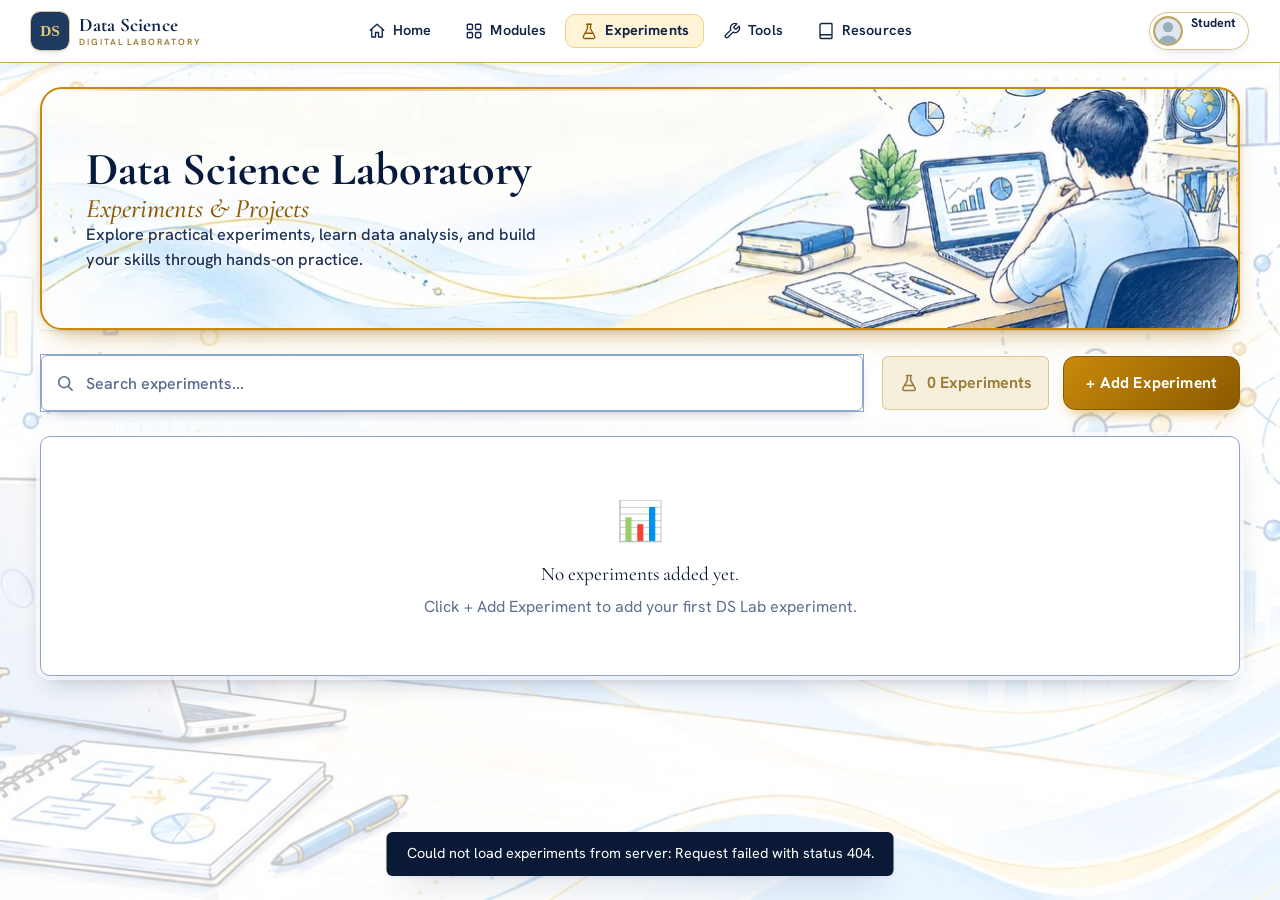
==== commit 0b0e0c03: "Replace old project with updated Data Science Digital Laboratory,10,2" ====
--- a/index.html
+++ b/index.html
@@ -14,9 +14,20 @@
   <link rel="stylesheet" href="premium.css?v=20261017-premium">
   <link rel="stylesheet" href="experiments-overhaul.css?v=20261018-recursive-topic-fix">
   <link rel="stylesheet" href="experiments-premium.css?v=20261018-premium-1">
-  <link rel="stylesheet" href="classic.css?v=20261022-classic">
+  <link rel="stylesheet" href="classic.css?v=20261023-topichead">
+  <link rel="stylesheet" href="header-royal.css?v=20261027-royal">
+  <link rel="stylesheet" href="royal.css?v=20261027-royal">
+  <link rel="stylesheet" href="unified.css?v=20261027-unified">
+  <link rel="stylesheet" href="premium-final.css?v=20261027-light">
+  <link rel="stylesheet" href="home-polish.css?v=20261027-exphero">
+  <link rel="stylesheet" href="compact-ui.css?v=20261027-compact">
+  <link rel="stylesheet" href="bg-cards.css?v=20261028-bgcards">
+  <link rel="stylesheet" href="hero-unified.css?v=20261028-hero">
+  <link rel="stylesheet" href="category-colors.css?v=20261028-cat">
+<link rel="stylesheet" href="polish-final.css?v=20261028-menufix">
+<link rel="stylesheet" href="header-hero-compact.css?v=20261028-compact4">
 </head>
-<body class="exp-page">
+<body data-cat="experiments" class="exp-page">
   <header class="exp-hero">
     <div class="exp-hero__inner">
       <div class="exp-hero__text">
@@ -221,8 +232,8 @@
   <div class="toast" id="toast" role="status" hidden></div>
 
   <script src="shared.js?v=20261018-recursive-topic-fix"></script>
-  <script src="header.js?v=20261021-header"></script>
-  <script src="script.js?v=20261023-preview2x"></script>
+  <script src="header.js?v=20261027-royal"></script>
+  <script src="script.js?v=20261023-fast"></script>
   <script src="quick-add.js?v=20261011-add"></script>
 </body>
 </html>
--- a/header.css
+++ b/header.css
@@ -1,14 +1,9 @@
+
 /* =========================================================
-   DS Lab - common header
-   Load after style.css on every page:
-   <link rel="stylesheet" href="header.css">
-
-   Colours, fonts and radii (the classic theme tokens) are defined in style.css.
-
-   Route classes (set by header.js, with a fallback in auth.js):
-     .dsl-header--home   Home page. Layout and Login position unchanged.
-     .dsl-header--inner  Every other page. Two-row profile: avatar + name, then Login / Viewer / Admin.
-   Controls are rendered by auth.js into .dsl-controls (one variant per route).
+   DS LAB — COMMON HEADER
+   Theme: Royal White + Navy Blue + Gold
+   Home: Login / Viewer / Admin only
+   Other pages: Photo + Name + Viewer / Admin
    ========================================================= */
 
 :root {
@@ -18,57 +13,96 @@
   --dsl-muted: #66758a;
 }
 
-html.dsl-inner { --dsl-header-h: 78px; }
+html.dsl-inner {
+  --dsl-header-h: 78px;
+}
 
 /* ---------- Header bar ---------- */
+
 .dsl-header {
-  /* Profile geometry lives in tokens */
   --dsl-avatar: 40px;
   --dsl-profile-gap: 10px;
 
   position: sticky;
   top: 0;
   z-index: 40;
-  overflow: visible; /* the profile dropdown must never be clipped by the header */
-  background: var(--surface);
-  border-bottom: 1px solid var(--line);
+  overflow: visible;
+  background: var(--surface, #fff);
+  border-bottom: 1px solid var(--line, #e2e7ee);
   box-shadow: 0 2px 8px rgba(28, 39, 51, 0.07);
 }
+
 .dsl-header::before {
   content: "";
   display: block;
   height: 4px;
-  background: var(--accent);
+  background: var(--accent, #19385b);
   border-bottom: 1px solid var(--gold, #a67c2e);
 }
 
-/* Three columns: the two outer columns are equal (1fr) so the centre column - the nav - stays centred
-   whatever the width of the brand or the profile. */
+/* Three-column layout keeps navigation centred. */
+
 .dsl-header__inner {
   display: grid;
   grid-template-columns: minmax(0, 1fr) auto minmax(0, 1fr);
   align-items: center;
   gap: 20px;
   max-width: 1320px;
-  height: calc(var(--dsl-header-h) - 5px); /* 4px accent stripe + 1px bottom border */
+  height: calc(var(--dsl-header-h) - 5px);
   margin: 0 auto;
   padding: 0 24px;
   overflow: visible;
-}
-
-/* ---------- Left: logo + title ---------- */
-.dsl-brand { position: relative; display: flex; align-items: center; justify-self: start; min-width: 0; max-width: 100%; }
-.dsl-brand__link { display: flex; align-items: center; gap: 12px; min-width: 0; color: var(--ink); text-decoration: none; }
-.dsl-logo { width: 46px; height: 46px; flex-shrink: 0; border-radius: 6px; object-fit: contain; }
-.dsl-brand__text { display: grid; min-width: 0; line-height: 1.15; }
+  box-sizing: border-box;
+}
+
+/* ---------- Left: logo and title ---------- */
+
+.dsl-brand {
+  position: relative;
+  display: flex;
+  align-items: center;
+  justify-self: start;
+  min-width: 0;
+  max-width: 100%;
+}
+
+.dsl-brand__link {
+  display: flex;
+  align-items: center;
+  gap: 12px;
+  min-width: 0;
+  color: var(--ink, #142a47);
+  text-decoration: none;
+}
+
+.dsl-logo {
+  width: 46px;
+  height: 46px;
+  flex-shrink: 0;
+  border-radius: 6px;
+  object-fit: contain;
+}
+
+.dsl-brand__text {
+  display: grid;
+  min-width: 0;
+  line-height: 1.15;
+}
+
 .dsl-brand__text strong,
-.dsl-brand__text small { overflow: hidden; text-overflow: ellipsis; white-space: nowrap; }
+.dsl-brand__text small {
+  overflow: hidden;
+  text-overflow: ellipsis;
+  white-space: nowrap;
+}
+
 .dsl-brand__text strong {
   font-family: var(--font-head, "Playfair Display", Georgia, serif);
   font-size: 1.2rem;
   font-weight: 700;
   letter-spacing: 0.01em;
 }
+
 .dsl-brand__text small {
   color: var(--gold-dark, #7d5c1d);
   font-size: 0.72rem;
@@ -76,6 +110,7 @@
   letter-spacing: 0.16em;
   text-transform: uppercase;
 }
+
 .dsl-logo-edit {
   position: absolute;
   top: -6px;
@@ -83,22 +118,37 @@
   width: 20px;
   height: 20px;
   padding: 0;
-  border: 1px solid var(--line);
+  border: 1px solid var(--line, #e2e7ee);
   border-radius: 50%;
-  background: var(--surface);
-  color: var(--accent-dark);
+  background: var(--surface, #fff);
+  color: var(--accent-dark, #19385b);
   font-size: 0.7rem;
   line-height: 1;
   cursor: pointer;
   opacity: 0;
   transition: opacity 0.2s;
 }
+
 .dsl-brand:hover .dsl-logo-edit,
-.dsl-logo-edit:focus-visible { opacity: 1; }
-@media (hover: none) { .dsl-logo-edit { opacity: 0.85; } }
+.dsl-logo-edit:focus-visible {
+  opacity: 1;
+}
+
+@media (hover: none) {
+  .dsl-logo-edit {
+    opacity: 0.85;
+  }
+}
 
 /* ---------- Centre: navigation ---------- */
-.dsl-nav { display: flex; align-items: center; justify-content: center; gap: 4px; }
+
+.dsl-nav {
+  display: flex;
+  align-items: center;
+  justify-content: center;
+  gap: 4px;
+}
+
 .dsl-nav a {
   position: relative;
   display: inline-flex;
@@ -106,7 +156,7 @@
   gap: 8px;
   padding: 9px 16px;
   border-radius: 2px;
-  color: var(--ink);
+  color: var(--ink, #142a47);
   font-size: 0.95rem;
   font-weight: 600;
   letter-spacing: 0.03em;
@@ -114,7 +164,7 @@
   white-space: nowrap;
   transition: background 0.2s, color 0.2s;
 }
-/* Nav symbols: inline SVG, drawn in the link's own colour so hover and active states recolour them */
+
 .dsl-nav__icon {
   width: 18px;
   height: 18px;
@@ -125,9 +175,20 @@
   stroke-linecap: round;
   stroke-linejoin: round;
 }
-.dsl-nav a.is-active .dsl-nav__icon { stroke: var(--gold-dark, #7d5c1d); }
-.dsl-nav a:hover { background: var(--accent-soft); color: var(--accent-dark); }
-.dsl-nav a.is-active { color: var(--accent-dark); }
+
+.dsl-nav a.is-active .dsl-nav__icon {
+  stroke: var(--gold-dark, #7d5c1d);
+}
+
+.dsl-nav a:hover {
+  background: var(--accent-soft, #f1f4f8);
+  color: var(--accent-dark, #19385b);
+}
+
+.dsl-nav a.is-active {
+  color: var(--accent-dark, #19385b);
+}
+
 .dsl-nav a.is-active::after {
   content: "";
   position: absolute;
@@ -138,13 +199,38 @@
   background: var(--gold, #a67c2e);
 }
 
-/* ---------- Right: profile + hamburger ---------- */
-.dsl-right { display: flex; align-items: center; justify-self: end; gap: 10px; min-width: 0; max-width: 100%; }
-
-/* .dsl-userarea is the positioning context for the dropdown */
-.dsl-userarea { position: relative; display: flex; flex-direction: column; align-items: flex-end; gap: 4px; min-width: 0; }
-.dsl-controls { display: flex; flex-wrap: wrap; align-items: center; min-width: 0; }
-.dsl-controls:empty { display: none; }
+/* ---------- Right: profile and hamburger ---------- */
+
+.dsl-right {
+  display: flex;
+  align-items: center;
+  justify-self: end;
+  gap: 10px;
+  min-width: 0;
+  max-width: 100%;
+}
+
+.dsl-userarea {
+  position: relative;
+  display: flex;
+  flex-direction: column;
+  align-items: flex-end;
+  gap: 4px;
+  min-width: 0;
+}
+
+.dsl-controls {
+  display: flex;
+  flex-wrap: wrap;
+  align-items: center;
+  min-width: 0;
+}
+
+.dsl-controls:empty {
+  display: none;
+}
+
+/* ---------- Profile button ---------- */
 
 .dsl-profile {
   display: flex;
@@ -155,22 +241,28 @@
   border: 1px solid transparent;
   border-radius: 999px;
   background: none;
-  color: var(--ink);
+  color: var(--ink, #142a47);
   font: inherit;
   text-align: left;
   cursor: pointer;
   transition: background 0.2s, border-color 0.2s;
 }
-.dsl-profile:hover { background: var(--accent-soft); border-color: var(--line); }
+
+.dsl-profile:hover {
+  background: var(--accent-soft, #f1f4f8);
+  border-color: var(--line, #e2e7ee);
+}
+
 .dsl-avatar {
   width: var(--dsl-avatar);
   height: var(--dsl-avatar);
   flex-shrink: 0;
   border: 2px solid var(--gold, #a67c2e);
   border-radius: 50%;
-  background: var(--line);
+  background: var(--line, #e2e7ee);
   object-fit: cover;
 }
+
 .dsl-profile__name {
   min-width: 0;
   max-width: 18ch;
@@ -182,19 +274,28 @@
   white-space: nowrap;
 }
 
+/* ---------- Mobile hamburger ---------- */
+
 .dsl-burger {
   display: none;
+  align-items: center;
+  justify-content: center;
   width: 40px;
   height: 40px;
-  border: 1px solid var(--line);
+  border: 1px solid var(--line, #e2e7ee);
   border-radius: 4px;
-  background: var(--surface);
-  color: var(--ink);
+  background: var(--surface, #fff);
+  color: var(--ink, #142a47);
   font-size: 1.3rem;
   line-height: 1;
   cursor: pointer;
 }
-.dsl-burger:hover { background: var(--accent-soft); }
+
+.dsl-burger:hover {
+  background: var(--accent-soft, #f1f4f8);
+}
+
+/* ---------- Keyboard focus ---------- */
 
 .dsl-header a:focus-visible,
 .dsl-header button:focus-visible,
@@ -204,14 +305,103 @@
   outline-offset: 2px;
 }
 
-/* ---------- Home: unchanged. Profile stays hidden, the controls sit alone at the far right ---------- */
-.dsl-header--home .dsl-profile { display: none; }
-.dsl-header--home .dsl-menu { display: none !important; }
-
-/* ---------- Non-Home: one profile pill ----------
-   Avatar on the left spanning both rows; the name with the Login / Viewer / Admin control stacked to its right.
-   .dsl-profile is flattened (display: contents) so its avatar and name become cells of the pill's grid and the
-   second row lines up with the start of the name. The whole pill is the click target. */
+/* =========================================================
+   HOME PAGE
+   Hide profile and dropdown; display only Login / Viewer / Admin
+   ========================================================= */
+
+.dsl-header--home .dsl-profile,
+.dsl-header--home .dsl-menu,
+.dsl-header--home .dsl-account__menu {
+  display: none !important;
+}
+
+.dsl-header--home .dsl-right {
+  justify-self: end;
+  min-width: 0;
+}
+
+.dsl-header--home .dsl-userarea {
+  display: flex;
+  align-items: center;
+  justify-content: flex-end;
+  gap: 0;
+  padding: 0;
+  border: 0;
+  border-radius: 0;
+  background: transparent;
+}
+
+.dsl-header--home .dsl-controls {
+  display: flex;
+  align-items: center;
+  justify-content: flex-end;
+  flex-wrap: nowrap;
+  gap: 0;
+}
+
+/* Home role button and guest Login button */
+
+.dsl-header--home .dsl-home-role,
+.dsl-header--home .dsl-controls a.dsl-account__login {
+  display: inline-flex;
+  align-items: center;
+  justify-content: center;
+  min-width: 92px;
+  height: 44px;
+  margin: 0;
+  padding: 0 22px;
+  border: 1px solid #c69b43;
+  border-radius: 15px;
+  background: #19385b;
+  color: #fff;
+  font-family: inherit;
+  font-size: 0.9rem;
+  font-weight: 700;
+  line-height: 1;
+  text-decoration: none;
+  white-space: nowrap;
+  box-shadow: 0 4px 12px rgba(20, 42, 71, 0.12);
+  transition:
+    background 0.2s ease,
+    border-color 0.2s ease,
+    box-shadow 0.2s ease,
+    transform 0.2s ease;
+}
+
+.dsl-header--home .dsl-home-role {
+  cursor: default;
+}
+
+.dsl-header--home .dsl-home-role:hover,
+.dsl-header--home .dsl-controls a.dsl-account__login:hover {
+  background: #102944;
+  border-color: #dfbd70;
+  box-shadow: 0 6px 16px rgba(20, 42, 71, 0.17);
+}
+
+.dsl-header--home .dsl-controls a.dsl-account__login:active {
+  transform: translateY(1px);
+}
+
+.dsl-header--home .dsl-home-role:focus-visible,
+.dsl-header--home .dsl-controls a.dsl-account__login:focus-visible {
+  outline: 2px solid #c69b43;
+  outline-offset: 3px;
+}
+
+/* Home must not inherit the inner-page profile pill. */
+
+.dsl-header--home .dsl-userarea:hover {
+  background: transparent;
+  border-color: transparent;
+}
+
+/* =========================================================
+   INNER PAGES
+   Avatar on the left; name and role badge on the right
+   ========================================================= */
+
 .dsl-header--inner .dsl-userarea {
   display: grid;
   grid-template-columns: auto minmax(0, 1fr);
@@ -221,43 +411,81 @@
   row-gap: 2px;
   max-width: 100%;
   padding: 4px 16px 4px 4px;
-  border: 1px solid var(--line);
+  border: 1px solid var(--line, #e2e7ee);
   border-radius: 28px;
   transition: background 0.2s, border-color 0.2s;
 }
-.dsl-header--inner .dsl-profile { display: contents; }
-.dsl-header--inner .dsl-avatar { grid-column: 1; grid-row: 1 / span 2; }
-.dsl-header--inner .dsl-profile__name { grid-column: 2; grid-row: 1; align-self: end; line-height: 1.2; }
-.dsl-header--inner .dsl-controls { grid-column: 2; grid-row: 2; align-self: start; justify-self: start; margin: 0; }
-
-/* Signed-in users: the pill opens the menu. Guests: it is just an identity, with a Login button inside. */
-html:not([data-auth="guest"]) .dsl-header--inner .dsl-userarea { cursor: pointer; }
-html:not([data-auth="guest"]) .dsl-header--inner .dsl-userarea:hover { background: var(--accent-soft); }
-html[data-auth="guest"] .dsl-header--inner .dsl-profile { cursor: default; }
-
-/* Login link (guests) */
+
+.dsl-header--inner .dsl-profile {
+  display: contents;
+}
+
+.dsl-header--inner .dsl-avatar {
+  grid-column: 1;
+  grid-row: 1 / span 2;
+}
+
+.dsl-header--inner .dsl-profile__name {
+  grid-column: 2;
+  grid-row: 1;
+  align-self: end;
+  line-height: 1.2;
+}
+
+.dsl-header--inner .dsl-controls {
+  grid-column: 2;
+  grid-row: 2;
+  align-self: start;
+  justify-self: start;
+  margin: 0;
+}
+
+/* Signed-in users can open the profile menu. */
+
+html:not([data-auth="guest"]) .dsl-header--inner .dsl-userarea {
+  cursor: pointer;
+}
+
+html:not([data-auth="guest"]) .dsl-header--inner .dsl-userarea:hover {
+  background: var(--accent-soft, #f1f4f8);
+  border-color: var(--line, #e2e7ee);
+}
+
+html[data-auth="guest"] .dsl-header--inner .dsl-profile {
+  cursor: default;
+}
+
+/* ---------- Inner-page Login link ---------- */
+
 .dsl-header--inner .dsl-controls a.dsl-account__login {
   display: inline-flex;
   align-items: center;
+  justify-content: center;
   height: 24px;
   margin: 0;
   padding: 0 14px;
-  border: 1px solid var(--accent-dark);
+  border: 1px solid var(--accent-dark, #19385b);
   border-radius: 999px;
-  background: var(--accent);
+  background: var(--accent, #19385b);
   color: #fff;
   font-size: 0.74rem;
   font-weight: 700;
   letter-spacing: 0.04em;
   line-height: 1;
   text-decoration: none;
-}
-.dsl-header--inner .dsl-controls a.dsl-account__login:hover { background: var(--accent-dark); }
-
-/* Role badge (signed-in users). A button, so keyboard and screen-reader users can open the menu too. */
+  white-space: nowrap;
+}
+
+.dsl-header--inner .dsl-controls a.dsl-account__login:hover {
+  background: var(--accent-dark, #102944);
+}
+
+/* ---------- Viewer / Admin role badges ---------- */
+
 .dsl-role {
   display: inline-flex;
   align-items: center;
+  justify-content: center;
   height: 24px;
   margin: 0;
   padding: 0 12px;
@@ -268,14 +496,31 @@
   font-weight: 700;
   letter-spacing: 0.04em;
   line-height: 1;
+  white-space: nowrap;
   cursor: pointer;
   transition: filter 0.2s;
 }
-.dsl-role:hover { filter: brightness(0.96); }
-.dsl-role--viewer { background: #e6ecf3; border-color: #c3cedb; color: #34465c; }
-.dsl-role--admin  { background: var(--brass, #c18a19); border-color: var(--gold, #a67c2e); color: #1b1405; }
-
-/* ---------- Profile dropdown (non-Home) ---------- */
+
+.dsl-role:hover {
+  filter: brightness(0.96);
+}
+
+.dsl-role--viewer {
+  background: #e6ecf3;
+  border-color: #c3cedb;
+  color: #34465c;
+}
+
+.dsl-role--admin {
+  background: var(--brass, #c18a19);
+  border-color: var(--gold, #a67c2e);
+  color: #1b1405;
+}
+
+/* =========================================================
+   PROFILE DROPDOWN
+   ========================================================= */
+
 .dsl-menu {
   position: absolute;
   top: calc(100% + 8px);
@@ -286,22 +531,45 @@
   gap: 10px;
   width: min(290px, calc(100vw - 24px));
   padding: 14px 16px;
-  border: 1px solid var(--line);
+  border: 1px solid var(--line, #e2e7ee);
   border-radius: 16px;
   background: #fff;
   color: var(--dsl-navy);
   box-shadow: 0 12px 32px rgba(20, 42, 71, 0.18);
 }
-.dsl-menu[hidden] { display: none; }
-.dsl-menu__who { display: grid; gap: 2px; min-width: 0; }
-.dsl-menu__label { margin: 0; color: var(--dsl-muted); font-size: 0.72rem; font-weight: 600; letter-spacing: 0.02em; }
-.dsl-menu__value { margin: 0; font-size: 0.95rem; font-weight: 600; line-height: 1.3; overflow-wrap: anywhere; }
+
+.dsl-menu[hidden] {
+  display: none !important;
+}
+
+.dsl-menu__who {
+  display: grid;
+  gap: 2px;
+  min-width: 0;
+}
+
+.dsl-menu__label {
+  margin: 0;
+  color: var(--dsl-muted);
+  font-size: 0.72rem;
+  font-weight: 600;
+  letter-spacing: 0.02em;
+}
+
+.dsl-menu__value {
+  margin: 0;
+  font-size: 0.95rem;
+  font-weight: 600;
+  line-height: 1.3;
+  overflow-wrap: anywhere;
+}
+
 .dsl-menu__btn {
   display: flex;
   align-items: center;
   justify-content: center;
   width: 100%;
-  height: 40px;
+  min-height: 40px;
   padding: 0 14px;
   border: 1px solid var(--dsl-navy);
   border-radius: 10px;
@@ -313,14 +581,40 @@
   cursor: pointer;
   transition: background 0.2s, color 0.2s;
 }
-.dsl-menu__btn:hover { background: #eef2f7; }
-.dsl-menu__btn--primary { background: var(--dsl-navy); color: #fff; }
-.dsl-menu__btn--primary:hover { background: var(--dsl-navy-hover); }
-.dsl-menu__btn:disabled { opacity: 0.6; cursor: not-allowed; }
-.dsl-menu__msg { min-height: 0; margin: 0; color: var(--danger, #b3261e); font-size: 0.8rem; }
-.dsl-menu__msg:empty { display: none; }
-
-/* ---------- Logo dialog ---------- */
+
+.dsl-menu__btn:hover {
+  background: #eef2f7;
+}
+
+.dsl-menu__btn--primary {
+  background: var(--dsl-navy);
+  color: #fff;
+}
+
+.dsl-menu__btn--primary:hover {
+  background: var(--dsl-navy-hover);
+}
+
+.dsl-menu__btn:disabled {
+  opacity: 0.6;
+  cursor: not-allowed;
+}
+
+.dsl-menu__msg {
+  min-height: 0;
+  margin: 0;
+  color: var(--danger, #b3261e);
+  font-size: 0.8rem;
+}
+
+.dsl-menu__msg:empty {
+  display: none;
+}
+
+/* =========================================================
+   LOGO EDITOR DIALOG
+   ========================================================= */
+
 .dsl-modal {
   position: fixed;
   inset: 0;
@@ -331,70 +625,133 @@
   padding: 16px;
   background: rgba(20, 42, 71, 0.55);
 }
+
 .dsl-modal__panel {
   display: grid;
   gap: 14px;
   width: 100%;
   max-width: 380px;
   padding: 24px;
-  border: 1px solid var(--line);
+  border: 1px solid var(--line, #e2e7ee);
   border-top: 3px solid var(--gold, #a67c2e);
-  border-radius: var(--radius);
-  background: var(--surface);
+  border-radius: var(--radius, 12px);
+  background: var(--surface, #fff);
   box-shadow: 0 24px 60px rgba(0, 0, 0, 0.35);
 }
-.dsl-modal__panel h2 { font-family: var(--font-head, "Playfair Display", Georgia, serif); font-size: 1.2rem; }
+
+.dsl-modal__panel h2 {
+  font-family: var(--font-head, "Playfair Display", Georgia, serif);
+  font-size: 1.2rem;
+}
+
 .dsl-modal__preview {
   justify-self: center;
   width: 110px;
   height: 110px;
   padding: 8px;
-  border: 1px dashed var(--line);
+  border: 1px dashed var(--line, #e2e7ee);
   border-radius: 6px;
-  background: var(--bg);
+  background: var(--bg, #f5f7fa);
   object-fit: contain;
 }
-.dsl-modal__row { display: flex; flex-wrap: wrap; justify-content: flex-end; gap: 8px; }
-.dsl-modal__msg { min-height: 1.1em; color: var(--danger); font-size: 0.85rem; }
-
-/* Buttons inside the dialog (works even if style.css has no .btn rules) */
+
+.dsl-modal__row {
+  display: flex;
+  flex-wrap: wrap;
+  justify-content: flex-end;
+  gap: 8px;
+}
+
+.dsl-modal__msg {
+  min-height: 1.1em;
+  color: var(--danger, #b3261e);
+  font-size: 0.85rem;
+}
+
+/* Dialog buttons */
+
 .dsl-modal .btn {
   display: inline-flex;
   align-items: center;
   justify-content: center;
   padding: 9px 16px;
-  border: 1px solid var(--line);
-  border-radius: var(--radius);
-  background: var(--surface);
-  color: var(--ink);
+  border: 1px solid var(--line, #e2e7ee);
+  border-radius: var(--radius, 8px);
+  background: var(--surface, #fff);
+  color: var(--ink, #142a47);
   font: inherit;
   font-size: 0.9rem;
   font-weight: 600;
   cursor: pointer;
   transition: background 0.2s, border-color 0.2s;
 }
-.dsl-modal .btn:hover { background: var(--accent-soft); border-color: var(--accent); }
-.dsl-modal .btn--primary { border-color: var(--accent-dark); background: var(--accent); color: #fff; }
-.dsl-modal .btn--primary:hover { background: var(--accent-dark); }
-.dsl-modal .btn:disabled { opacity: 0.6; cursor: not-allowed; }
-
-/* Read More page: its two panels were sized for a page without this header */
+
+.dsl-modal .btn:hover {
+  background: var(--accent-soft, #f1f4f8);
+  border-color: var(--accent, #19385b);
+}
+
+.dsl-modal .btn--primary {
+  border-color: var(--accent-dark, #19385b);
+  background: var(--accent, #19385b);
+  color: #fff;
+}
+
+.dsl-modal .btn--primary:hover {
+  background: var(--accent-dark, #102944);
+}
+
+.dsl-modal .btn:disabled {
+  opacity: 0.6;
+  cursor: not-allowed;
+}
+
+/* ---------- Read More page sizing ---------- */
+
 @media (min-width: 901px) and (min-height: 560px) {
   body.detail-page .detail__left,
-  body.detail-page .detail__panel { max-height: calc(100vh - 110px - var(--dsl-header-h)); }
-}
-
-/* ---------- Tablet ---------- */
+  body.detail-page .detail__panel {
+    max-height: calc(100vh - 110px - var(--dsl-header-h));
+  }
+}
+
+/* =========================================================
+   TABLET
+   ========================================================= */
+
 @media (max-width: 1024px) {
-  .dsl-header__inner { gap: 10px; padding: 0 16px; }
-  .dsl-nav a { padding: 8px 10px; font-size: 0.9rem; }
-  .dsl-nav a.is-active::after { right: 10px; left: 10px; }
-  .dsl-brand__text strong { font-size: 1.05rem; }
-}
-/* Tablet width: symbols only, so the five links never crowd the brand or the profile pill */
+  .dsl-header__inner {
+    gap: 10px;
+    padding: 0 16px;
+  }
+
+  .dsl-nav a {
+    padding: 8px 10px;
+    font-size: 0.9rem;
+  }
+
+  .dsl-nav a.is-active::after {
+    right: 10px;
+    left: 10px;
+  }
+
+  .dsl-brand__text strong {
+    font-size: 1.05rem;
+  }
+}
+
+/* Symbols-only navigation at tablet width. */
+
 @media (min-width: 821px) and (max-width: 1024px) {
-  .dsl-nav a { padding: 8px 12px; }
-  .dsl-nav__icon { width: 20px; height: 20px; }
+  .dsl-nav a {
+    padding: 8px 12px;
+  }
+
+  .dsl-nav__icon {
+    width: 20px;
+    height: 20px;
+  }
+
   .dsl-nav__label {
     position: absolute;
     width: 1px;
@@ -404,20 +761,43 @@
     clip: rect(0 0 0 0);
     white-space: nowrap;
   }
-  .dsl-header--inner .dsl-profile__name { max-width: 14ch; }
-  .dsl-header--inner .dsl-userarea { padding-right: 12px; }
-}
-
-/* ---------- Mobile: hamburger menu ---------- */
+
+  .dsl-header--inner .dsl-profile__name {
+    max-width: 14ch;
+  }
+
+  .dsl-header--inner .dsl-userarea {
+    padding-right: 12px;
+  }
+}
+
+/* =========================================================
+   MOBILE — HAMBURGER NAVIGATION
+   ========================================================= */
+
 @media (max-width: 820px) {
-  :root { --dsl-header-h: 70px; }
-  html.dsl-inner { --dsl-header-h: 78px; }
-
-  .dsl-header__inner { grid-template-columns: minmax(0, 1fr) auto; }
-  .dsl-burger { display: inline-flex; align-items: center; justify-content: center; }
-  .dsl-right { align-items: center; }
-
-  /* Two rows of profile controls can be taller than the fixed bar, so let it grow */
+  :root {
+    --dsl-header-h: 70px;
+  }
+
+  html.dsl-inner {
+    --dsl-header-h: 78px;
+  }
+
+  .dsl-header__inner {
+    grid-template-columns: minmax(0, 1fr) auto;
+  }
+
+  .dsl-burger {
+    display: inline-flex;
+  }
+
+  .dsl-right {
+    align-items: center;
+  }
+
+  /* Allow the inner profile pill to fit without clipping. */
+
   .dsl-header--inner .dsl-header__inner {
     height: auto;
     min-height: calc(var(--dsl-header-h) - 5px);
@@ -435,44 +815,139 @@
     align-items: stretch;
     gap: 2px;
     padding: 8px 16px 14px;
-    border-bottom: 1px solid var(--line);
-    background: var(--surface);
+    border-bottom: 1px solid var(--line, #e2e7ee);
+    background: var(--surface, #fff);
     box-shadow: 0 10px 20px rgba(28, 39, 51, 0.12);
   }
-  .dsl-nav.is-open { display: flex; }
-  .dsl-nav a { padding: 12px 14px; }
-  .dsl-nav a.is-active { background: var(--accent-soft); }
-  .dsl-nav a.is-active::after { display: none; }
-
-  /* Anchor the dropdown to the viewport so it always fits on a narrow screen */
+
+  .dsl-nav.is-open {
+    display: flex;
+  }
+
+  .dsl-nav a {
+    padding: 12px 14px;
+  }
+
+  .dsl-nav a.is-active {
+    background: var(--accent-soft, #f1f4f8);
+  }
+
+  .dsl-nav a.is-active::after {
+    display: none;
+  }
+
+  /* Keep the dropdown inside the viewport. */
+
   .dsl-menu {
     position: fixed;
     top: calc(var(--dsl-header-h) + 4px);
     right: 12px;
     width: min(290px, calc(100vw - 24px));
   }
-}
-
-/* ---------- Small phones: the pill stays complete, only the brand subtitle gives way ---------- */
+
+  /* Compact Home button on smaller screens. */
+
+  .dsl-header--home .dsl-home-role,
+  .dsl-header--home .dsl-controls a.dsl-account__login {
+    min-width: 76px;
+    height: 38px;
+    padding: 0 16px;
+    border-radius: 12px;
+    font-size: 0.82rem;
+  }
+}
+
+/* =========================================================
+   SMALL PHONES
+   ========================================================= */
+
 @media (max-width: 560px) {
-  .dsl-header__inner { padding: 0 12px; }
-  .dsl-right { gap: 8px; }
-  .dsl-logo { width: 40px; height: 40px; }
-  .dsl-brand__text strong { font-size: 1rem; }
-  .dsl-brand__text small { font-size: 0.64rem; }
-
-  /* Smaller pill on phones, centred on the header row; photo, name and badge scale down together */
-  .dsl-header { --dsl-avatar: 32px; }
-  .dsl-header--inner .dsl-userarea { column-gap: 8px; row-gap: 1px; align-self: center; padding: 3px 10px 3px 3px; border-radius: 22px; }
-  .dsl-header--inner .dsl-avatar { border-width: 1.5px; }
-  .dsl-header--inner .dsl-profile__name { max-width: 10ch; font-size: 0.78rem; line-height: 1.15; }
-  /* Viewer / Admin / Login: smaller, and centred under the name */
-  .dsl-header--inner .dsl-controls { justify-self: center; }
-  .dsl-header--inner .dsl-role { height: 16px; padding: 0 8px; font-size: 0.58rem; letter-spacing: 0.03em; }
-  .dsl-header--inner .dsl-brand__text small { display: none; }
-  .dsl-header--inner .dsl-controls a.dsl-account__login { height: 16px; padding: 0 8px; font-size: 0.58rem; letter-spacing: 0.03em; }
-}
+  .dsl-header__inner {
+    padding: 0 12px;
+  }
+
+  .dsl-right {
+    gap: 8px;
+  }
+
+  .dsl-logo {
+    width: 40px;
+    height: 40px;
+  }
+
+  .dsl-brand__text strong {
+    font-size: 1rem;
+  }
+
+  .dsl-brand__text small {
+    font-size: 0.64rem;
+  }
+
+  .dsl-header {
+    --dsl-avatar: 32px;
+  }
+
+  .dsl-header--inner .dsl-userarea {
+    column-gap: 8px;
+    row-gap: 1px;
+    align-self: center;
+    padding: 3px 10px 3px 3px;
+    border-radius: 22px;
+  }
+
+  .dsl-header--inner .dsl-avatar {
+    border-width: 1.5px;
+  }
+
+  .dsl-header--inner .dsl-profile__name {
+    max-width: 10ch;
+    font-size: 0.78rem;
+    line-height: 1.15;
+  }
+
+  .dsl-header--inner .dsl-controls {
+    justify-self: center;
+  }
+
+  .dsl-header--inner .dsl-role {
+    height: 16px;
+    padding: 0 8px;
+    font-size: 0.58rem;
+    letter-spacing: 0.03em;
+  }
+
+  .dsl-header--inner .dsl-brand__text small {
+    display: none;
+  }
+
+  .dsl-header--inner .dsl-controls a.dsl-account__login {
+    height: 16px;
+    padding: 0 8px;
+    font-size: 0.58rem;
+    letter-spacing: 0.03em;
+  }
+
+  .dsl-header--home .dsl-home-role,
+  .dsl-header--home .dsl-controls a.dsl-account__login {
+    min-width: 68px;
+    height: 34px;
+    padding: 0 12px;
+    border-radius: 10px;
+    font-size: 0.78rem;
+  }
+}
+
+/* ---------- Reduced motion ---------- */
 
 @media (prefers-reduced-motion: reduce) {
-  .dsl-nav a, .dsl-profile, .dsl-logo-edit, .dsl-modal .btn, .dsl-role, .dsl-menu__btn { transition: none; }
-}+  .dsl-nav a,
+  .dsl-profile,
+  .dsl-logo-edit,
+  .dsl-modal .btn,
+  .dsl-role,
+  .dsl-menu__btn,
+  .dsl-header--home .dsl-home-role,
+  .dsl-header--home .dsl-controls a.dsl-account__login {
+    transition: none;
+  }
+}
--- a/classic.css
+++ b/classic.css
@@ -547,3 +547,13 @@
 .home-mini__video.is-active { opacity: 1; }
 .home-mini__video::-webkit-media-controls, .home-mini__video::-webkit-media-controls-enclosure,
 .home-mini__video::-webkit-media-controls-panel, .home-mini__video::-webkit-media-controls-overlay-play-button { display: none !important; }
+
+/* ---------- Topic page header: white title on a dark photographic panel ---------- */
+.modules-page .mtopichead h1, .mtopichead h1 { color: #fff; font-family: var(--serif); font-weight: 700; letter-spacing: .01em; font-size: clamp(2rem, 1.4rem + 2.4vw, 3.1rem); text-shadow: 0 2px 16px rgba(0, 0, 0, .35); }
+.mtopichead {
+  border: 1px solid rgba(212, 178, 106, .35); border-radius: var(--r-lg); box-shadow: var(--sh-2);
+  background-color: var(--c-navy-deep); background-size: cover; background-position: center; background-repeat: no-repeat;
+  background-image: linear-gradient(100deg, rgba(13, 24, 44, .95) 0%, rgba(13, 24, 44, .84) 55%, rgba(13, 24, 44, .6) 100%), url("assets/img/hero-modules.jpg");
+}
+.mtopichead__pos { color: rgba(255, 255, 255, .85); }
+.mtopichead__desc { color: rgba(255, 255, 255, .88); }
--- a/header-royal.css
+++ b/header-royal.css
@@ -0,0 +1,103 @@
+/* =========================================================================
+   DS Lab — SHARED HEADER: PREMIUM WHITE · ROYAL NAVY · SELECTIVE GOLD
+   Loaded last on every page that uses header.js. One header, one layout:
+   [logo + brand]   [Home · Modules · Experiments · Tools · Resources]   [profile pill]
+   Visual layer only; markup, routes, auth and profile data come from header.js / auth.js.
+   ========================================================================= */
+:root {
+  --h-navy: #0f2447; --h-navy-2: #1b3560; --h-muted: #5d6f8f;
+  --h-gold: #c9a85c; --h-gold-d: #9a7a35; --h-gold-soft: #f6efdc;
+  --h-ivory: #fdfbf5; --h-mist: #f4f8fd; --h-line: #e3eaf4;
+  --h-curve: url("data:image/svg+xml,%3Csvg xmlns=%22http://www.w3.org/2000/svg%22 width=%2240%22 height=%2278%22 viewBox=%220 0 40 78%22 fill=%22none%22%3E%3Cpath d=%22M0 8C14 20 22 30 22 39S14 58 0 70%22 stroke=%22%230f2447%22 stroke-opacity=%22.5%22 stroke-width=%221.1%22/%3E%3Cpath d=%22M0 0C18 14 30 28 30 39S18 64 0 78%22 stroke=%22%23c9a85c%22 stroke-width=%221.1%22/%3E%3Cpath d=%22M0 18C8 26 12 32 12 39S8 52 0 60%22 stroke=%22%230f2447%22 stroke-opacity=%22.22%22 stroke-width=%221%22/%3E%3C/svg%3E");
+}
+
+.dsl-header {
+  background: #fff;
+  border-bottom: 1px solid rgba(201, 168, 92, .55);
+  box-shadow: 0 8px 22px -16px rgba(15, 36, 71, .35);
+}
+/* flowing edge curves: thin, symmetrical, kept inside the outer gutter so they never touch content */
+.dsl-header::before, .dsl-header::after {
+  content: "";
+  position: absolute;
+  top: 0; bottom: 0;
+  width: 40px;
+  background: var(--h-curve) left center / 100% 100% no-repeat;
+  pointer-events: none;
+  height: auto;
+  border: 0;
+}
+.dsl-header::before { left: 0; right: auto; }
+.dsl-header::after { right: 0; transform: scaleX(-1); }
+.dsl-header__inner { position: relative; z-index: 1; padding-inline: 52px; }
+
+/* Left: logo + brand */
+.dsl-nav { background: none; box-shadow: none; border: 0; border-radius: 0; }
+.dsl-logo { width: 44px; height: 44px; border-radius: 10px; box-shadow: 0 0 0 1px rgba(201, 168, 92, .6), 0 4px 10px -6px rgba(15, 36, 71, .4); }
+.dsl-brand__link { color: var(--h-navy); gap: 12px; }
+.dsl-brand__text strong { font-family: var(--serif); font-size: 1.4rem; font-weight: 700; letter-spacing: .01em; color: var(--h-navy); }
+.dsl-brand__text small { margin-top: 2px; color: var(--h-gold-d); font-size: .62rem; font-weight: 600; letter-spacing: .24em; text-transform: uppercase; }
+
+/* Centre: navigation */
+.dsl-nav { gap: 6px; }
+.dsl-nav a { padding: 9px 16px 11px; border-radius: 8px; color: var(--h-navy); font-family: var(--sans); font-size: .93rem; font-weight: 600; letter-spacing: .01em; box-shadow: none; }
+.dsl-nav__icon { stroke: var(--h-navy); }
+.dsl-nav a:hover { background: var(--h-mist); color: var(--h-navy); box-shadow: none; }
+.dsl-nav a.is-active { background: var(--h-ivory); color: var(--h-navy); box-shadow: none; }
+.dsl-nav a.is-active .dsl-nav__icon { stroke: var(--h-gold-d); }
+.dsl-nav a.is-active::after { left: 16px; right: 16px; bottom: 4px; height: 2px; border-radius: 2px; background: var(--h-gold); }
+
+/* Right: profile pill (identical on every page, Home included) */
+.dsl-header .dsl-userarea {
+  background: #fff;
+  border: 1px solid rgba(201, 168, 92, .7);
+  box-shadow: 0 6px 14px -10px rgba(15, 36, 71, .35);
+}
+html:not([data-auth="guest"]) .dsl-header .dsl-userarea:hover { background: var(--h-ivory); }
+.dsl-avatar { border: 2px solid var(--h-gold); border-radius: 50%; }
+.dsl-profile__name { color: var(--h-navy); font-family: var(--sans); font-weight: 700; }
+.dsl-role { font-family: var(--sans); }
+.dsl-role--viewer { background: var(--h-mist); border-color: var(--h-line); color: var(--h-navy-2); }
+.dsl-role--admin { background: var(--h-gold-soft); border-color: var(--h-gold); color: var(--h-navy); }
+.dsl-header .dsl-controls a.dsl-account__login { background: var(--h-navy); border-color: var(--h-navy); color: #fff; }
+.dsl-header .dsl-controls a.dsl-account__login:hover { background: var(--h-navy-2); }
+.dsl-menu { border: 1px solid rgba(201, 168, 92, .55); border-radius: 14px; background: #fff; color: var(--h-navy); box-shadow: 0 16px 34px -14px rgba(15, 36, 71, .35); }
+.dsl-menu__label { color: var(--h-muted); }
+.dsl-menu__btn { border-color: var(--h-line); color: var(--h-navy); }
+.dsl-menu__btn:hover { background: var(--h-ivory); }
+.dsl-menu__btn--primary { background: var(--h-navy); border-color: var(--h-navy); color: #fff; }
+.dsl-menu__btn--primary:hover { background: var(--h-navy-2); }
+.dsl-burger { border-color: rgba(201, 168, 92, .6); border-radius: 10px; background: #fff; color: var(--h-navy); }
+.dsl-burger:hover { background: var(--h-ivory); }
+.dsl-header a:focus-visible, .dsl-header button:focus-visible { outline: 2px solid var(--h-gold); outline-offset: 2px; }
+
+/* Tablet: tighter spacing, labels stay visible while they fit */
+@media (min-width: 821px) and (max-width: 1024px) {
+  .dsl-header__inner { padding-inline: 48px; gap: 8px; }
+  .dsl-nav { gap: 2px; }
+  .dsl-nav a { padding: 8px 9px 10px; font-size: .84rem; gap: 6px; }
+  .dsl-nav a.is-active::after { left: 9px; right: 9px; }
+  .dsl-nav__icon { width: 17px; height: 17px; }
+  .dsl-brand__text strong { font-size: 1.1rem; }
+  .dsl-brand__text small { letter-spacing: .16em; }
+  .dsl-profile__name { max-width: 9ch; }
+}
+@media (min-width: 821px) and (max-width: 939px) {
+  .dsl-nav a { padding: 8px 10px 10px; }
+  .dsl-nav__label { position: absolute; width: 1px; height: 1px; margin: -1px; overflow: hidden; clip: rect(0 0 0 0); white-space: nowrap; }
+  .dsl-nav__icon { width: 20px; height: 20px; }
+}
+
+/* Mobile: compact logo, menu icon, profile stays visible */
+@media (max-width: 820px) {
+  .dsl-header__inner { padding-inline: 26px 20px; }
+  .dsl-nav { background: #fff; border-radius: 0 0 14px 14px; border-bottom: 1px solid rgba(201, 168, 92, .55); box-shadow: 0 16px 24px -16px rgba(15, 36, 71, .3); }
+  .dsl-nav a { padding: 12px 14px; }
+  .dsl-nav a.is-active { background: var(--h-ivory); box-shadow: inset 3px 0 0 var(--h-gold); }
+}
+@media (max-width: 560px) {
+  .dsl-header::before, .dsl-header::after { width: 20px; opacity: .8; }
+  .dsl-header__inner { padding-inline: 22px 14px; }
+  .dsl-logo { width: 38px; height: 38px; }
+  .dsl-brand__text strong { font-size: 1.05rem; }
+}
--- a/royal.css
+++ b/royal.css
@@ -0,0 +1,178 @@
+/* =========================================================================
+   DS Lab — SITE-WIDE PREMIUM THEME: WHITE · ROYAL NAVY · SELECTIVE GOLD
+   Loaded last on every page except Home (which has home-royal.css). Visual layer only.
+   Approx. 80-85% white/ivory, 10-15% navy, 3-5% gold, with pale data-science line
+   drawings (assets/img/bg-datascience.svg, art-*.svg) as the page background.
+   ========================================================================= */
+
+/* ---------- 1. Tokens: re-point the whole classic palette to white / navy / gold ---------- */
+:root {
+  --c-ivory: #ffffff;
+  --c-cream: #f4f8fd;
+  --c-paper: #ffffff;
+  --c-line: #e3eaf4;
+  --c-line-strong: #c9d8ec;
+  --c-navy: #0f2447;
+  --c-navy-deep: #0a1a36;
+  --c-navy-soft: #1b3560;
+  --c-char: #34476a;
+  --c-muted: #5d6f8f;
+  --c-gold: #c9a85c;
+  --c-gold-hi: #d9bd7a;
+  --c-gold-deep: #9a7a35;
+  --c-gold-soft: #f6efdc;
+  --r-gold-line: rgba(201, 168, 92, .55);
+  --card-border: rgba(201, 168, 92, .38);
+  --sh-1: 0 1px 2px rgba(15, 36, 71, .05), 0 10px 26px -14px rgba(15, 36, 71, .18);
+  --sh-2: 0 2px 4px rgba(15, 36, 71, .06), 0 18px 34px -16px rgba(15, 36, 71, .28);
+  --r-lg: 14px;
+  --r-md: 10px;
+}
+
+/* ---------- 2. Page: white, with data-science line drawings fixed behind everything ---------- */
+body, body.exp-page, body.exp-detail, body.exp-form-page, body.exp-topic-page, body.modules-page, body.home-page,
+body.xp-page, body.login-page {
+  background-color: #fff !important;
+  background-image: none !important;
+  color: var(--c-char);
+}
+html::before {
+  content: "";
+  position: fixed;
+  inset: 0;
+  z-index: -1;
+  pointer-events: none;
+  background:
+    url("assets/img/bg-datascience.svg") center / cover no-repeat;
+  opacity: .5; /* very subtle */
+}
+/* the old photographic washes behind banners are replaced by the drawings */
+body.xp-page::before, body.exp-form-page::before, body.modules-page:not(:has(.mhero))::before, body.exp-page::before { content: none !important; }
+
+/* thin gold hairline under section headings */
+h1, h2, h3, h4 { color: var(--c-navy-deep); }
+
+/* ---------- 3. Hero panels: bright white, navy type, gold accent, line-art on the right ---------- */
+.exp-page .exp-hero__inner, .mhero, .module-intro,
+body:has(#resourceList) .module-intro {
+  position: relative;
+  background-color: #fff !important;
+  background-image:
+    var(--hero-art, none),
+    radial-gradient(ellipse 60% 100% at 90% 10%, rgba(150, 190, 240, .26), rgba(150, 190, 240, 0) 70%),
+    radial-gradient(ellipse 45% 80% at 0% 100%, rgba(201, 168, 92, .10), rgba(201, 168, 92, 0) 70%),
+    linear-gradient(180deg, #fff 0%, #f8fbff 100%) !important;
+  background-repeat: no-repeat !important;
+  background-position: right 28px center, 0 0, 0 0, 0 0 !important;
+  background-size: auto 88%, auto, auto, auto !important;
+  border: 1px solid var(--c-line) !important;
+  border-radius: 14px !important;
+  box-shadow: var(--sh-1) !important;
+  overflow: hidden;
+}
+.exp-page .exp-hero__inner::before, .mhero::before, .module-intro::before {
+  content: "" !important;
+  position: absolute; inset: 0 0 auto 0; height: 2px; z-index: 2;
+  background: linear-gradient(90deg, transparent, var(--c-gold) 18%, var(--c-gold) 82%, transparent);
+}
+.exp-page .exp-hero__inner { --hero-art: url("assets/img/art-experiments.svg"); }
+.mhero { --hero-art: url("assets/img/art-modules.svg"); background-position: right 300px center, 0 0, 0 0, 0 0 !important; min-height: 150px; }
+.module-intro { --hero-art: url("assets/img/art-tools.svg"); }
+body:has(#resourceList) .module-intro { --hero-art: url("assets/img/art-resources.svg"); }
+
+.exp-hero__title, .mhero h1, .module-intro h1 { color: var(--c-navy) !important; text-shadow: none !important; }
+.exp-hero__title span { color: var(--c-gold-deep) !important; }
+.exp-hero__sub, .mhero__sub, .module-intro .home-lead { color: var(--c-char) !important; }
+.meyebrow, .module-intro .home-eyebrow { color: var(--c-gold-deep) !important; }
+.mhero__motto { color: var(--c-gold-deep); }
+
+/* ---------- 4. Cards and panels ---------- */
+.exp-card, .mcard, .library-card, .msb, .mpanel, .mdhero, .module-topic, .mtopic, .xp-card, .xp-sub-card, .xp-topic-row,
+.exp-panel, .exp-info, .exp-toolbar, .ef-panel, .module-form, .login-card, .exp-detail-hero, .exp-detail-section, .empty {
+  background: #fff !important;
+  border-color: var(--card-border) !important;
+  box-shadow: var(--sh-1);
+}
+.exp-card, .mcard, .library-card, .msb, .mpanel, .mdhero, .exp-info, .exp-panel, .ef-panel, .module-form, .xp-card, .exp-detail-hero, .exp-detail-section { border-radius: 14px !important; }
+.exp-card:hover, .mcard:hover, .library-card:hover, .xp-sub-card:hover, .xp-topic-row:hover, .mtopic:hover {
+  border-color: var(--r-gold-line) !important; box-shadow: var(--sh-2);
+}
+.exp-info, .xp-card.xp-hero { border-top: 2px solid var(--c-gold) !important; }
+.library-card__cover { border-bottom: 1px solid var(--c-line); }
+/* light drawn covers instead of dark photos (uploaded images still win) */
+#toolList .library-card__cover, #resourceList .library-card__cover {
+  background-color: var(--c-cream);
+  background-repeat: no-repeat; background-position: right 8px center, 0 0; background-size: auto 92%, auto;
+  color: var(--c-navy);
+}
+#toolList .library-card__cover { background-image: url("assets/img/art-tools.svg"), linear-gradient(135deg, #fff, #eef4fc); }
+#resourceList .library-card__cover { background-image: url("assets/img/art-resources.svg"), linear-gradient(135deg, #fff, #eef4fc); }
+.library-card__cover:not(:has(img)) > strong { color: var(--c-navy) !important; text-shadow: none !important; }
+.library-card__cover:not(:has(img)) > span { color: var(--c-gold-deep) !important; text-shadow: none !important; }
+/* module cards: light drawn fallback covers, cycling through the four drawings (uploaded covers still win) */
+.mcard .mcard__cover { background-color: var(--c-cream); background-repeat: no-repeat; background-position: center, 0 0; background-size: auto 88%, auto; }
+.mcard:nth-child(4n+1) .mcard__cover { background-image: url("assets/img/art-modules.svg"), linear-gradient(135deg, #fff, #eaf2fc); }
+.mcard:nth-child(4n+2) .mcard__cover { background-image: url("assets/img/art-tools.svg"), linear-gradient(135deg, #fff, #eaf2fc); }
+.mcard:nth-child(4n+3) .mcard__cover { background-image: url("assets/img/art-experiments.svg"), linear-gradient(135deg, #fff, #eaf2fc); }
+.mcard:nth-child(4n) .mcard__cover { background-image: url("assets/img/art-resources.svg"), linear-gradient(135deg, #fff, #eaf2fc); }
+.mcard__badge { background: var(--c-navy) !important; color: #fff !important; box-shadow: 0 0 0 1px var(--c-gold); }
+.exp-card__cover { background: var(--c-cream) !important; }
+.exp-page .exp-card:nth-child(n) .exp-card__cover--empty { background-blend-mode: normal; }
+.exp-bar, .ef-panel-title, .exp-detail-section h2 { background: var(--c-cream) !important; border-color: var(--c-line) !important; }
+
+/* ---------- 5. Buttons, badges, search, forms ---------- */
+.btn--primary, .mbtn:not(.mbtn--gold), .exp-add, .exp-card__readmore, .mcard__more, .msb__toggle, .xp-btn--dark, .ef-blue-button, .login-btn {
+  background: var(--c-navy) !important; border-color: var(--c-navy) !important; color: #fff !important;
+}
+.btn--primary:hover, .exp-add:hover, .exp-card__readmore:hover, .mcard__more:hover, .login-btn:hover { background: var(--c-navy-soft) !important; border-color: var(--c-gold) !important; }
+.mbtn--gold { background: var(--c-gold-soft) !important; border: 1px solid var(--c-gold) !important; color: var(--c-navy) !important; }
+.mbtn--gold:hover { background: #fff !important; }
+.msb__badge, .exp-card__badge, .mtopic__go, .mdhero__badge, .exp-material__kind, .exp-row__badge, .module-topic__number, .xp-num-badge { background: var(--c-navy) !important; color: #fff !important; }
+.exp-search .search, .search input, .msb__search { background: #fff !important; border-color: var(--c-line-strong) !important; }
+.exp-count { background: var(--c-gold-soft) !important; color: var(--c-gold-deep) !important; border-color: var(--r-gold-line) !important; }
+input:focus, textarea:focus, select:focus { border-color: var(--c-gold) !important; box-shadow: 0 0 0 3px rgba(201, 168, 92, .2) !important; }
+:focus-visible { outline-color: rgba(201, 168, 92, .9) !important; }
+a { text-decoration-color: rgba(201, 168, 92, .6); }
+
+/* ---------- 6. Sign-in page ---------- */
+.login-brand {
+  background-color: #fff !important;
+  background-image: url("assets/img/art-experiments.svg"), radial-gradient(ellipse 80% 70% at 80% 10%, rgba(150, 190, 240, .28), rgba(150, 190, 240, 0) 70%), linear-gradient(180deg, #fff, #f6faff) !important;
+  background-repeat: no-repeat !important; background-position: center 26%, 0 0, 0 0 !important; background-size: min(420px, 80%) auto, auto, auto !important;
+  border-right: 1px solid var(--r-gold-line);
+}
+.login-brand h1, .login-brand h2 { color: var(--c-navy) !important; }
+.login-brand p, .login-brand li { color: var(--c-char) !important; }
+.role.is-selected { border-color: var(--c-gold) !important; background: var(--c-gold-soft) !important; }
+
+/* ---------- 7. Responsive ---------- */
+@media (max-width: 900px) {
+  .exp-page .exp-hero__inner, .mhero, .module-intro { background-position: right -30px bottom -10px, 0 0, 0 0, 0 0 !important; background-size: auto 60%, auto, auto, auto !important; }
+}
+@media (max-width: 760px) {
+  .exp-page .exp-hero__inner, .module-intro, body:has(#resourceList) .module-intro { --hero-art: none; }
+}
+@media (max-width: 560px) {
+  .exp-page .exp-hero__inner, .mhero, .module-intro { background-size: auto 46%, auto, auto, auto !important; }
+  html::before { opacity: .7; }
+}
+
+/* sign-in brand column on white */
+.login-brand__logo { color: var(--c-navy) !important; }
+.login-brand__logo small { color: var(--c-gold-deep) !important; }
+.login-brand__logo .flask { color: var(--c-navy); }
+.login-brand__plot { display: none !important; }
+.login-brand__copy p { color: var(--c-char) !important; }
+
+/* ---------- Topic page header: same bright hero as every other page ---------- */
+.mtopichead {
+  position: relative; overflow: hidden;
+  background-color: #fff !important;
+  background-image: url("assets/img/art-modules.svg"), radial-gradient(ellipse 60% 100% at 90% 10%, rgba(150, 190, 240, .26), rgba(150, 190, 240, 0) 70%), linear-gradient(180deg, #fff, #f8fbff) !important;
+  background-repeat: no-repeat !important; background-position: right 28px center, 0 0, 0 0 !important; background-size: auto 86%, auto, auto !important;
+  border: 1px solid var(--card-border) !important; border-radius: 14px !important; box-shadow: var(--sh-1) !important;
+}
+.mtopichead::before { content: ""; position: absolute; inset: 0 0 auto 0; height: 2px; background: linear-gradient(90deg, transparent, var(--c-gold) 18%, var(--c-gold) 82%, transparent); }
+.modules-page .mtopichead h1, .mtopichead h1 { color: var(--c-navy) !important; text-shadow: none !important; }
+.mtopichead__pos, .mtopichead__desc { color: var(--c-char) !important; }
+@media (max-width: 760px) { .mtopichead { background-size: auto 0, auto, auto !important; } }
--- a/unified.css
+++ b/unified.css
@@ -0,0 +1,333 @@
+/* =========================================================================
+   DS Lab — UNIFIED DESIGN SYSTEM (final layer)
+   White · royal navy · selective gold. Loaded LAST on every page, after royal.css
+   (and home-royal.css on Home). Visual layer only: no markup, ids, scripts, routes,
+   auth or API behaviour are touched.
+
+   What this file does
+   1. Defines the shared design tokens (spec names) and page metrics.
+   2. Puts every page on the SAME container width / gutter as the header.
+   3. Gives every page hero the same padding, title scale and gold hairline.
+   4. Shows a very pale data-science drawing near the page edges only.
+   5. Compact, precisely aligned Student Profile card on Home.
+   6. One form-control language for every Add / Edit form.
+   ========================================================================= */
+
+/* ---------- 1. Tokens ---------- */
+:root {
+  --color-white: #FFFFFF;
+  --color-ivory: #FBFAF6;
+  --color-navy: #10264B;
+  --color-royal-blue: #082B65;
+  --color-blue: #2F65A5;
+  --color-light-blue: #EAF3FF;
+  --color-gold: #D6A43B;
+  --color-pale-gold: #F6EACB;
+  --color-text: #334155;
+  --color-muted: #64748B;
+  --color-border: #E5EAF1;
+
+  --radius-sm: 8px;
+  --radius-md: 12px;
+  --radius-lg: 18px;
+
+  --shadow-card: 0 4px 16px rgba(16, 38, 75, 0.07);
+  --shadow-hover: 0 8px 24px rgba(16, 38, 75, 0.12);
+
+  /* page metrics shared by header + every page */
+  --page-max: 1360px;
+  --page-gutter: 40px;
+  --page-pad-top: 24px;
+  --section-gap: 24px;
+  --card-border: rgba(214, 164, 59, .34);
+  --card-border-hi: rgba(214, 164, 59, .6);
+}
+@media (max-width: 1024px) { :root { --page-gutter: 24px; --section-gap: 20px; } }
+@media (max-width: 560px)  { :root { --page-gutter: 14px; --page-pad-top: 16px; --section-gap: 16px; } }
+
+/* ---------- 2. Background: very pale data-science drawing, edges only ---------- */
+html::before {
+  background: url("assets/img/bg-datascience-edges.svg") center / cover no-repeat !important;
+  opacity: .26 !important;
+}
+@media (max-width: 900px) { html::before { opacity: .2 !important; } }
+@media (max-width: 560px) { html::before { opacity: .14 !important; } }
+@media print { html::before { display: none; } }
+
+/* ---------- 3. One container for every page (same edges as the header) ---------- */
+.home-main--dash,
+.library-main,
+.xp-page .xp-shell,
+.exp-form-page .ef-shell,
+.exp-page .exp-hero,
+.exp-page .exp-container,
+.mlayout {
+  width: min(var(--page-max), 100% - 2 * var(--page-gutter)) !important;
+  max-width: none !important;
+  margin-inline: auto !important;
+  padding-inline: 0 !important;
+  box-sizing: border-box;
+}
+.home-main--dash, .library-main { padding-top: var(--page-pad-top) !important; padding-bottom: 56px; gap: var(--section-gap); }
+.xp-page .xp-shell, .exp-form-page .ef-shell { padding-top: var(--page-pad-top) !important; padding-bottom: 56px !important; }
+.exp-page .exp-hero { margin-top: var(--page-pad-top) !important; }
+.exp-page .exp-container { padding-top: var(--section-gap) !important; padding-bottom: 56px !important; }
+
+/* Modules / Topics: sidebar + content share the same outer edges */
+.mlayout { grid-template-columns: 296px minmax(0, 1fr); column-gap: var(--section-gap); }
+.mlayout__side { padding: var(--page-pad-top) 0 var(--page-pad-top) 0 !important; }
+.mlayout__main { padding: var(--page-pad-top) 0 56px !important; }
+@media (max-width: 900px) {
+  .mlayout { display: block; }
+  .mlayout__side { padding: var(--page-pad-top) 0 0 !important; }
+  .mlayout__main { padding: var(--section-gap) 0 40px !important; }
+}
+
+/* ---------- 4. One hero language ---------- */
+.exp-page .exp-hero__inner, .mhero, .module-intro, .mtopichead, .mdhero {
+  padding: 36px 44px !important;
+  min-height: 190px;
+  box-sizing: border-box;
+  border-radius: var(--radius-lg) !important;
+  border: 1px solid var(--card-border) !important;
+}
+.exp-page .exp-hero__inner::before, .mhero::before, .module-intro::before, .mtopichead::before {
+  background: linear-gradient(90deg, transparent, var(--color-gold) 18%, var(--color-gold) 82%, transparent) !important;
+}
+.exp-hero__title, .mhero h1, .module-intro h1, .mtopichead h1, .mdhero h1 {
+  font-size: clamp(2rem, 1.5rem + 1.8vw, 2.9rem) !important;
+  line-height: 1.08 !important;
+  letter-spacing: .005em !important;
+  color: var(--color-navy) !important;
+}
+.exp-hero__title span { display: block; margin-top: 4px; font-size: .6em !important; color: #9a7a35 !important; }
+.exp-hero__sub, .mhero__sub, .module-intro .home-lead { font-size: 1.02rem !important; max-width: 56ch; line-height: 1.65; }
+@media (max-width: 760px) {
+  .exp-page .exp-hero__inner, .mhero, .module-intro, .mtopichead, .mdhero { padding: 26px 20px !important; min-height: 0; }
+}
+
+/* ---------- 5. Cards: identical border, radius, shadow everywhere ---------- */
+.home-card, .home-stat, .home-quick, .home-panel, .mcard, .msb, .exp-card, .library-card, .xp-card, .ef-panel, .module-form, .exp-toolbar, .exp-info, .mpanel {
+  border-color: var(--card-border) !important;
+  border-radius: var(--radius-lg) !important;
+  box-shadow: var(--shadow-card);
+}
+.home-card:hover, .mcard:hover, .exp-card:hover, .library-card:hover, .home-stat:hover {
+  border-color: var(--card-border-hi) !important;
+  box-shadow: var(--shadow-hover);
+}
+.home-main--dash .home-section-title, .library-main h2.section-title { font-size: clamp(1.5rem, 1.2rem + 1vw, 1.9rem); }
+
+/* ---------- 6. Home: compact, precisely aligned Student Profile ---------- */
+body.home-page .home-main--dash .home-profile {
+  display: block; max-width: 392px; width: 100%; justify-self: end; position: relative;
+  padding: 0; border-radius: var(--radius-md);
+  border: 1px solid var(--card-border-hi);
+  box-shadow: 0 0 0 4px rgba(214, 164, 59, .08), var(--shadow-hover);
+  overflow: hidden;
+}
+/* window-style top bar: three small dots + title */
+body.home-page .home-profile .hero {
+  display: flex; align-items: center; gap: 10px;
+  padding: 9px 46px 9px 14px; margin: 0;
+  border-bottom: 1px solid var(--color-border);
+  background: linear-gradient(180deg, #fff, var(--color-ivory));
+}
+body.home-page .home-profile .hero::before {
+  content: ""; flex: 0 0 auto; width: 8px; height: 8px; border-radius: 50%;
+  background: var(--color-gold);
+  box-shadow: 13px 0 0 var(--color-navy), 26px 0 0 var(--color-blue);
+  margin-right: 26px;
+}
+body.home-page .home-profile .hero__heading {
+  margin: 0; font: 700 .95rem/1.2 var(--serif); letter-spacing: .01em; text-transform: none; color: var(--color-navy);
+}
+body.home-page .home-profile .id-card { position: static; grid-column: auto; grid-row: auto; justify-self: stretch; background: transparent; border: 0; box-shadow: none; padding: 0; margin: 0; width: 100%; border-radius: 0; }
+body.home-page .home-profile .id-card__body {
+  display: grid; grid-template-columns: 92px minmax(0, 1fr); column-gap: 14px; align-items: start;
+  padding: 12px 16px;
+}
+body.home-page .home-profile .id-card__photo {
+  width: 92px; height: 100%; min-height: 104px; align-self: stretch;
+  object-fit: cover; object-position: center top; border-radius: var(--radius-sm);
+  border: 1.5px solid var(--color-gold); box-shadow: none; background: var(--color-light-blue);
+}
+/* label / value grid: one shared label column so every value starts on the same x */
+body.home-page .home-profile .id-card__details {
+  display: grid; grid-template-columns: max-content minmax(0, 1fr); column-gap: 0; row-gap: 0;
+  align-items: center; margin: 0; font-size: .82rem;
+}
+body.home-page .home-profile .id-card__details > div { display: contents; }
+body.home-page .home-profile .id-card__details dt,
+body.home-page .home-profile .id-card__details dd {
+  margin: 0; padding: 5px 0; min-height: 28px; display: flex; align-items: center;
+  border-bottom: 1px solid var(--color-border); line-height: 1.3;
+}
+body.home-page .home-profile .id-card__details dt { color: var(--color-muted); font-size: .76rem; font-weight: 500; white-space: nowrap; padding-right: 14px; }
+body.home-page .home-profile .id-card__details dd { color: var(--color-navy); font-size: .83rem; font-weight: 700; white-space: normal; overflow-wrap: anywhere; }
+body.home-page .home-profile .id-card__details > div:last-child dt,
+body.home-page .home-profile .id-card__details > div:last-child dd { border-bottom: 0; }
+body.home-page .home-profile .id-card__details dd a { color: var(--color-navy); text-decoration: underline; text-decoration-color: var(--color-gold); text-underline-offset: 3px; }
+body.home-page .home-profile .id-card__edit { top: 5px; right: 8px; bottom: auto; width: 30px; height: 30px; font-size: .9rem; }
+@media (max-width: 1100px) {
+  body.home-page .home-main--dash .home-profile { justify-self: stretch; max-width: none; }
+}
+@media (max-width: 420px) {
+  body.home-page .home-profile .id-card__body { grid-template-columns: 64px minmax(0, 1fr); column-gap: 10px; }
+  body.home-page .home-profile .id-card__photo { width: 64px; min-height: 96px; }
+  body.home-page .home-profile .id-card__details dt { font-size: .72rem; }
+}
+
+/* ---------- 7. Home: Explore card covers (heading never collides with number badge / menu) ---------- */
+body.home-page .home-main--dash .home-card__cover { padding: 14px 52px 12px 14px; display: flex; flex-direction: column; justify-content: flex-end; }
+body.home-page .home-main--dash .home-card__cover-copy { padding-right: 0; text-align: left; }
+body.home-page .home-main--dash .home-card__cover-copy span { white-space: normal; letter-spacing: .06em; }
+body.home-page .home-main--dash .home-card__icon { top: 12px; left: 14px; }
+body.home-page .home-main--dash .home-card__number { top: 12px; left: 54px; }
+
+/* ---------- 8. Forms: one control language (Add / Edit Module, Topic, Subtopic, Experiment, Tool, Resource) ---------- */
+.module-form label, .ef-field > label, .ef-field > span, .ef-shell label {
+  color: var(--color-navy); font-weight: 600;
+}
+.module-form input:not([type="checkbox"]):not([type="radio"]):not([type="file"]),
+.module-form select,
+.ef-shell input:not([type="checkbox"]):not([type="radio"]):not([type="file"]),
+.ef-shell select {
+  min-height: 44px; border: 1px solid var(--color-border); border-radius: var(--radius-sm); background: #fff; color: var(--color-text);
+}
+.module-form textarea, .ef-shell textarea { border: 1px solid var(--color-border); border-radius: var(--radius-sm); background: #fff; color: var(--color-text); }
+.module-form input::placeholder, .module-form textarea::placeholder, .ef-shell input::placeholder, .ef-shell textarea::placeholder { color: #94a3b8; }
+.module-form :is(input, textarea, select):focus, .ef-shell :is(input, textarea, select):focus {
+  border-color: var(--color-gold) !important; box-shadow: 0 0 0 3px rgba(214, 164, 59, .2) !important; outline: none;
+}
+.module-form__actions .btn--primary, .module-form__actions .mbtn:not(.mbtn--ghost), .ef-shell button[type="submit"] {
+  background: var(--color-navy) !important; border-color: var(--color-navy) !important; color: #fff !important;
+}
+.module-form__actions .btn:not(.btn--primary), .module-form__actions .mbtn--ghost {
+  background: #fff !important; border: 1px solid var(--color-border) !important; color: var(--color-navy) !important;
+}
+:focus-visible { outline: 2px solid var(--color-gold) !important; outline-offset: 2px; }
+
+/* ---------- 9. Empty states ---------- */
+.empty, .module-empty, .library-empty {
+  background: #fff !important; border: 1px dashed var(--card-border-hi) !important; border-radius: var(--radius-lg) !important; color: var(--color-muted);
+}
+
+/* ---------- 10. Accessibility ---------- */
+@media (prefers-reduced-motion: reduce) {
+  *, *::before, *::after { animation-duration: .01ms !important; animation-iteration-count: 1 !important; transition-duration: .01ms !important; scroll-behavior: auto !important; }
+}
+
+/* Home: keep the shared card border token in sync (home-royal.css scopes its own copy) */
+body.home-page { --card-border: rgba(214, 164, 59, .34); }
+.xp-hero h1, .exp-info__title { font-size: clamp(2rem, 1.5rem + 1.8vw, 2.9rem); }
+
+/* Modules hero: keep the sub-heading clear of the line drawing and the Add Module button */
+.mhero .mhero__sub { max-width: 36ch; }
+@media (max-width: 560px) { .mhero { --hero-art: none; } }
+
+
+/* =========================================================================
+   Home — Student Profile card, matched to the reference ID card
+   (window bar with three dots, gold-framed photo, label/value grid, books + cap)
+   ========================================================================= */
+body.home-page .home-main--dash .home-profile {
+  overflow: visible; max-width: 400px;
+  background: linear-gradient(180deg, #ffffff 0%, var(--color-light-blue) 100%);
+  border: 1px solid var(--color-gold); border-radius: var(--radius-md);
+  box-shadow: 0 0 0 5px rgba(214, 164, 59, .10), 0 14px 30px -14px rgba(16, 38, 75, .35);
+  margin-bottom: 22px;
+}
+body.home-page .home-profile .hero { background: transparent; border-bottom: 0; padding: 12px 46px 4px 16px; border-radius: var(--radius-md) var(--radius-md) 0 0; }
+body.home-page .home-profile .hero::before { width: 9px; height: 9px; margin-right: 28px; box-shadow: 15px 0 0 var(--color-navy), 30px 0 0 var(--color-blue); }
+body.home-page .home-profile .hero__heading { font: 700 1.08rem/1.2 var(--serif); color: var(--color-navy); }
+body.home-page .home-profile .id-card__body { padding: 8px 16px 16px; grid-template-columns: 88px minmax(0, 1fr); column-gap: 16px; }
+body.home-page .home-profile .id-card__photo { width: 88px; border: 2px solid var(--color-gold); border-radius: 6px; background: #fff; }
+body.home-page .home-profile .id-card__details dt,
+body.home-page .home-profile .id-card__details dd { border-bottom: 1px solid rgba(214, 164, 59, .28); }
+body.home-page .home-profile .id-card__details dd { font-weight: 600; }
+body.home-page .home-profile .id-card__details dd a { font-weight: 700; text-decoration-color: var(--color-navy); }
+body.home-page .home-profile .id-card__edit { background: rgba(255,255,255,.9); }
+/* decorative books + graduation cap, bottom-right corner, outside the text area */
+body.home-page .home-profile::after {
+  content: ""; position: absolute; right: -26px; bottom: -30px; width: 112px; height: 90px; pointer-events: none;
+  background: url("data:image/svg+xml,%3Csvg xmlns='http://www.w3.org/2000/svg' width='150' height='120' viewBox='0 0 150 120' fill='none'%3E%3Cellipse cx='78' cy='108' rx='66' ry='8' fill='%23d6a43b' fill-opacity='.35'/%3E%3Crect x='20' y='84' width='112' height='16' rx='3' fill='%2310264b'/%3E%3Crect x='20' y='84' width='112' height='3' fill='%23d6a43b'/%3E%3Crect x='34' y='68' width='98' height='16' rx='3' fill='%232f65a5'/%3E%3Crect x='34' y='68' width='98' height='3' fill='%23d6a43b'/%3E%3Crect x='28' y='52' width='92' height='16' rx='3' fill='%2310264b'/%3E%3Crect x='28' y='52' width='92' height='3' fill='%23d6a43b'/%3E%3Cpath d='M74 18 118 34 74 50 30 34Z' fill='%2310264b'/%3E%3Cpath d='M52 42v12c0 6 44 6 44 0V42L74 50Z' fill='%23082b65'/%3E%3Cpath d='M74 34 112 38v18' stroke='%23d6a43b' stroke-width='2'/%3E%3Ccircle cx='112' cy='58' r='3' fill='%23d6a43b'/%3E%3C/svg%3E") right bottom / contain no-repeat;
+}
+@media (max-width: 1100px) { body.home-page .home-main--dash .home-profile { max-width: none; } }
+@media (max-width: 560px) { body.home-page .home-profile::after { right: -8px; bottom: -22px; width: 84px; height: 68px; } }
+
+/* ID card refinements: rows stretch so hairlines align, link never wraps, text clears the corner artwork */
+body.home-page .home-main--dash .home-profile { max-width: 420px; }
+body.home-page .home-profile .id-card__details { align-items: stretch; }
+body.home-page .home-profile .id-card__details dd a { white-space: nowrap; }
+body.home-page .home-profile .id-card__body { padding-bottom: 30px; }
+body.home-page .home-profile::after { right: -34px; bottom: -40px; }
+@media (max-width: 560px) { body.home-page .home-profile::after { right: -10px; bottom: -30px; } body.home-page .home-profile .id-card__details dd a { white-space: normal; } }
+
+/* ID card on phones: photo on top, details use the full width */
+@media (max-width: 480px) {
+  body.home-page .home-profile .id-card__body { grid-template-columns: minmax(0, 1fr); row-gap: 12px; padding-bottom: 34px; }
+  body.home-page .home-profile .id-card__photo { width: 76px; height: 96px; min-height: 0; align-self: start; }
+  body.home-page .home-profile .id-card__details dd { overflow-wrap: break-word; word-break: normal; }
+}
+
+/* ID card photo: passport size (35:45), top-aligned, never stretched to the row height */
+body.home-page .home-profile .id-card__body { grid-template-columns: 76px minmax(0, 1fr); align-items: start; }
+body.home-page .home-profile .id-card__photo {
+  width: 76px; height: auto; min-height: 0; max-height: none; aspect-ratio: 35 / 45;
+  align-self: start; object-fit: cover; object-position: center top; border-width: 1.5px;
+}
+@media (max-width: 480px) {
+  body.home-page .home-profile .id-card__body { grid-template-columns: minmax(0, 1fr); }
+  body.home-page .home-profile .id-card__photo { width: 70px; height: auto; aspect-ratio: 35 / 45; }
+}
+
+/* ID card: no divider lines between rows */
+body.home-page .home-profile .id-card__details dt,
+body.home-page .home-profile .id-card__details dd,
+body.home-page .home-profile .id-card__details > div:last-child dt,
+body.home-page .home-profile .id-card__details > div:last-child dd { border-bottom: 0 !important; }
+
+/* ID card: photo vertically centred beside the details */
+body.home-page .home-profile .id-card__body { align-items: center; }
+body.home-page .home-profile .id-card__photo { align-self: center; }
+@media (max-width: 480px) {
+  body.home-page .home-profile .id-card__body { align-items: start; }
+  body.home-page .home-profile .id-card__photo { align-self: start; }
+}
+
+/* ID card: photo + all details together in ONE inner box under the "Student Profile" title bar */
+body.home-page .home-profile .id-card__body {
+  margin: 4px 16px 28px;
+  padding: 16px 18px !important;
+  background: #fff;
+  border: 1px solid rgba(214, 164, 59, .55);
+  border-radius: var(--radius-md);
+  box-shadow: 0 6px 16px -12px rgba(16, 38, 75, .35);
+  column-gap: 18px;
+}
+@media (max-width: 480px) {
+  body.home-page .home-profile .id-card__body { margin: 4px 12px 30px; padding: 14px !important; }
+}
+
+/* boxed ID card: a little more room so names / links stay on one line */
+body.home-page .home-main--dash .home-profile { max-width: 460px; }
+body.home-page .home-profile .id-card__body { margin-bottom: 36px; padding: 14px 16px !important; column-gap: 14px; }
+body.home-page .home-profile .id-card__details dt { padding-right: 10px; }
+@media (max-width: 1100px) { body.home-page .home-main--dash .home-profile { max-width: none; } }
+@media (max-width: 480px) { body.home-page .home-profile .id-card__body { margin-bottom: 34px; padding: 14px !important; } }
+
+/* Home → Explore cards: [symbol] [number] [Learn & Grow] on ONE line, title centred in the middle */
+body.home-page .home-main--dash .home-card__cover {
+  position: relative; display: flex; align-items: center; justify-content: center;
+  padding: 50px 16px 14px;
+}
+body.home-page .home-main--dash .home-card__icon { top: 12px; left: 12px; width: 30px; height: 30px; }
+body.home-page .home-main--dash .home-card__number { top: 12px; left: 48px; width: 30px; height: 30px; }
+body.home-page .home-main--dash .home-card__cover-copy { position: static; display: block; padding: 0; text-align: center; width: 100%; }
+body.home-page .home-main--dash .home-card__cover-copy span {
+  position: absolute; top: 12px; left: 86px; right: 50px; min-height: 30px;
+  display: flex; align-items: center; justify-content: flex-start; text-align: left;
+  font-size: .72rem; line-height: 1.15; letter-spacing: .03em; white-space: normal;
+}
+body.home-page .home-main--dash .home-card__cover-copy strong { display: block; text-align: center; margin: 0; }
--- a/premium-final.css
+++ b/premium-final.css
@@ -0,0 +1,225 @@
+/* =========================================================================
+   DS Lab — PREMIUM FINAL LAYER  (linked LAST on every page, after unified.css)
+   Visual only: no markup, ids, scripts, routes, auth or API behaviour touched.
+
+   1. Page background  : assets/img/bg-page.jpg (supplied image) fixed behind every page.
+   2. Hero panels      : colour illustration (person + laptop dashboard + books +
+                         AI network + graphs) on the right, text stays readable.
+   3. Classic details  : serif headings, ornamented section titles, gold hairlines.
+   4. Cards / buttons  : soft lift, gold edge on hover, refined navy buttons.
+   5. Motion           : gentle page entrance (disabled for reduced-motion).
+   ========================================================================= */
+
+:root {
+  --pf-navy: #10264B;
+  --pf-royal: #082B65;
+  --pf-gold: #D6A43B;
+  --pf-gold-d: #9A7421;
+  --pf-ivory: #FBFAF6;
+  --pf-line: rgba(214, 164, 59, .38);
+  --pf-serif: "Cormorant Garamond", "Playfair Display", Georgia, "Times New Roman", serif;
+}
+
+/* ---------- 1. Page background: the supplied data-science image, fixed behind EVERY page ---------- */
+html::before {
+  background: linear-gradient(rgba(255,255,255,.66), rgba(255,255,255,.66)), #f7faff url("assets/img/bg-page.jpg") center bottom / cover no-repeat !important;
+  opacity: 1 !important;
+}
+@media (max-width: 900px) { html::before { background: linear-gradient(rgba(255,255,255,.66), rgba(255,255,255,.66)), #f7faff url("assets/img/bg-page.jpg") 22% bottom / cover no-repeat !important; } }
+@media print { html::before { display: none !important; } }
+
+/* Text that sits directly on the picture gets a soft white halo so it stays readable over the artwork */
+.home-section-title, .xp-crumbs ol, .xp-crumbs a, .xp-crumbs [aria-current],
+.xp-lesson-title h1, .xp-page .xp-shell > h1 {
+  text-shadow: 0 0 3px #fff, 0 0 8px #fff, 0 0 14px rgba(255, 255, 255, .95);
+}
+/* Login: the picture runs behind the whole page; the brand panel becomes a light frosted veil over it */
+body.login-page, body.login-page .login-shell { background: transparent !important; }
+body.login-page .login-brand {
+  background: linear-gradient(100deg, rgba(255, 255, 255, .90) 0%, rgba(255, 255, 255, .72) 55%, rgba(255, 255, 255, .30) 100%) !important;
+  -webkit-backdrop-filter: blur(2px); backdrop-filter: blur(2px);
+}
+
+/* ---------- 2. Hero panels with the colour scene ---------- */
+body.home-page .home-main--dash .home-intro,
+.exp-page .exp-hero__inner,
+.mhero,
+.module-intro,
+body:has(#resourceList) .module-intro {
+  --hero-art: url("assets/img/hero-scene.svg");
+  background-color: #fff !important;
+  background-image:
+    var(--hero-art),
+    radial-gradient(ellipse 55% 100% at 78% 40%, rgba(150, 190, 240, .30), rgba(150, 190, 240, 0) 70%),
+    radial-gradient(ellipse 40% 80% at 0% 100%, rgba(214, 164, 59, .12), rgba(214, 164, 59, 0) 70%),
+    linear-gradient(180deg, #ffffff 0%, #f5f9ff 100%) !important;
+  background-repeat: no-repeat !important;
+  background-position: right 24px center, 0 0, 0 0, 0 0 !important;
+  background-size: auto 94%, auto, auto, auto !important;
+  border: 1px solid var(--pf-line) !important;
+  border-radius: 18px !important;
+  box-shadow: 0 14px 40px rgba(16, 38, 75, .10), 0 2px 6px rgba(16, 38, 75, .05) !important;
+}
+/* Home: scene is a backdrop behind the profile card; a white fade keeps the headline crisp */
+body.home-page .home-main--dash .home-intro {
+  background-image:
+    linear-gradient(90deg, #fff 0%, rgba(255,255,255,.96) 40%, rgba(255,255,255,.55) 52%, rgba(255,255,255,0) 64%),
+    var(--hero-art),
+    radial-gradient(ellipse 55% 100% at 78% 40%, rgba(150, 190, 240, .30), rgba(150, 190, 240, 0) 70%),
+    linear-gradient(180deg, #ffffff 0%, #f5f9ff 100%) !important;
+  background-position: 0 0, right -24px center, 0 0, 0 0 !important;
+  background-size: 100% 100%, auto 108%, auto, auto !important;
+}
+body.home-page .home-quote { display: none; }
+.mhero { background-position: right 250px center, 0 0, 0 0, 0 0 !important; }
+
+/* keep long titles clear of the artwork */
+.exp-page .exp-hero__text, .mhero__text, .module-intro > *:first-child { max-width: min(56%, 620px); position: relative; z-index: 1; }
+
+/* Student Profile ID card: fitted royal white / navy / gold background (assets/img/profile-card-bg.webp, same 1.59 : 1 ratio as the card).
+   Card size, radius and content are unchanged; the artwork only sits behind them. */
+body.home-page .home-main--dash .home-profile {
+  background: #fff url("assets/img/profile-card-bg-light.webp") center / 100% 100% no-repeat !important;
+  border: 0 !important;
+  border-radius: 12px !important;
+  overflow: hidden;
+}
+/* the artwork's clean centre replaces the inner white panel; heading moves to the light top-centre band; the old mortarboard ornament is dropped */
+body.home-page .home-profile .id-card__body { background: transparent !important; border: 0 !important; box-shadow: none !important; }
+body.home-page .home-profile .hero { text-align: center; padding-left: 46px !important; }
+body.home-page .home-profile .hero__heading { display: inline-block; text-shadow: 0 0 3px #fff, 0 0 8px #fff, 0 0 12px rgba(255,255,255,.9); }
+body.home-page .home-profile::after { display: none !important; }
+@media (max-width: 760px) { body.home-page .home-main--dash .home-profile { background-size: cover !important; } }
+
+/* ---------- 3. Classic typography + ornaments ---------- */
+h1, h2, .exp-hero__title, .mhero h1, .home-intro__title, .home-section-title {
+  font-family: var(--pf-serif);
+  letter-spacing: .01em;
+}
+.home-section-title, main h2.section-title, .xp-section__title {
+  display: flex; align-items: center; gap: 14px;
+  color: var(--pf-navy);
+}
+.home-section-title::after {
+  content: ""; flex: 1 1 auto; height: 1px;
+  background: linear-gradient(90deg, var(--pf-gold), rgba(214, 164, 59, 0));
+}
+.home-section-title::before {
+  content: ""; order: -1; width: 9px; height: 9px; transform: rotate(45deg);
+  background: var(--pf-gold); box-shadow: 0 0 0 4px rgba(214, 164, 59, .18);
+}
+.home-eyebrow, .mhero__eyebrow {
+  letter-spacing: .22em; text-transform: uppercase; font-weight: 700;
+}
+
+/* ---------- 4. Header: frosted, gold edge ---------- */
+.site-header, header.site-header, .hdr, body > header:first-of-type {
+  backdrop-filter: saturate(160%) blur(10px);
+  -webkit-backdrop-filter: saturate(160%) blur(10px);
+}
+
+/* ---------- 4b. Cards: soft lift + gold edge ---------- */
+.home-card, .exp-card, .mcard, .module-card, .library-card, .resource-card, .tool-card, .home-stat {
+  transition: transform .28s cubic-bezier(.2, .7, .2, 1), box-shadow .28s ease, border-color .28s ease;
+  background-image: linear-gradient(180deg, rgba(255, 255, 255, .96), rgba(250, 252, 255, .96));
+}
+.home-card:hover, .exp-card:hover, .mcard:hover, .module-card:hover, .library-card:hover,
+.resource-card:hover, .tool-card:hover, .home-stat:hover {
+  transform: translateY(-4px);
+  border-color: var(--pf-gold) !important;
+  box-shadow: 0 18px 40px rgba(16, 38, 75, .14), 0 0 0 1px rgba(214, 164, 59, .35) !important;
+}
+
+/* ---------- 4c. Primary buttons: navy with gold sheen ---------- */
+.btn-primary, .exp-btn--primary, .home-card__link, button[type="submit"],
+.exp-card .exp-btn:not(.exp-btn--ghost), .mcard__btn {
+  background-image: linear-gradient(135deg, var(--pf-royal), var(--pf-navy)) !important;
+  transition: box-shadow .25s ease, transform .25s ease, filter .25s ease;
+}
+.btn-primary:hover, .exp-btn--primary:hover, .home-card__link:hover, button[type="submit"]:hover {
+  box-shadow: 0 8px 20px rgba(8, 43, 101, .28), inset 0 -2px 0 var(--pf-gold);
+  filter: brightness(1.06);
+}
+
+/* ---------- 4d. Small details ---------- */
+::selection { background: rgba(214, 164, 59, .35); color: var(--pf-navy); }
+html { scrollbar-color: #b8c7de #f3f6fb; scrollbar-width: thin; }
+body { background-color: #fbfcff !important; }
+
+/* ---------- 5. Gentle entrance ---------- */
+@keyframes pf-rise { from { opacity: 0; transform: translateY(14px); } to { opacity: 1; transform: none; } }
+@media (prefers-reduced-motion: no-preference) {
+  body.home-page .home-intro, .exp-hero__inner, .mhero, .module-intro { animation: pf-rise .7s ease both; }
+  .home-stat, .home-card, .exp-card, .mcard { animation: pf-rise .6s ease both; }
+  .home-stat:nth-child(2), .home-card:nth-child(2), .exp-card:nth-child(2) { animation-delay: .06s; }
+  .home-stat:nth-child(3), .home-card:nth-child(3), .exp-card:nth-child(3) { animation-delay: .12s; }
+  .home-stat:nth-child(4), .home-card:nth-child(4), .exp-card:nth-child(4) { animation-delay: .18s; }
+}
+
+/* ---------- Responsive: artwork steps back so text always wins ---------- */
+@media (max-width: 1100px) {
+  body.home-page .home-main--dash .home-intro { background-position: 0 0, right -60px center, 0 0, 0 0 !important; background-size: 100% 100%, auto 80%, auto, auto !important; }
+  .exp-page .exp-hero__inner, .mhero, .module-intro { background-position: right -20px center, 0 0, 0 0, 0 0 !important; background-size: auto 78%, auto, auto, auto !important; }
+  .exp-page .exp-hero__text, .mhero__text, .module-intro > *:first-child { max-width: 62%; }
+}
+@media (max-width: 760px) {
+  /* Home: the profile card fills the hero on phones, so the page background carries the artwork */
+  body.home-page .home-main--dash .home-intro {
+    background-image: linear-gradient(180deg, #ffffff 0%, #f5f9ff 100%) !important;
+    background-position: 0 0 !important; background-size: auto !important;
+  }
+  .exp-page .exp-hero__inner, .mhero, .module-intro {
+    background-position: center bottom -4px, 0 0, 0 0, 0 0 !important;
+    background-size: auto 44%, auto, auto, auto !important;
+    padding-bottom: 170px !important;
+  }
+  .exp-page .exp-hero__text, .mhero__text, .module-intro > *:first-child { max-width: 100%; }
+}
+@media print { .home-intro, .exp-hero__inner, .mhero, .module-intro { background-image: none !important; } }
+
+/* ---------- Resources: elegant empty state (CSS-only, shown when the list has no cards) ---------- */
+#resourceList:empty {
+  display: flex !important; flex-direction: column; align-items: center; justify-content: center;
+  min-height: 220px; padding: 150px 20px 36px; text-align: center; position: relative;
+  background: #fff url("data:image/svg+xml;utf8,<svg xmlns='http://www.w3.org/2000/svg' width='96' height='96' viewBox='0 0 96 96' fill='none' stroke='%232F65A5' stroke-width='2.4' stroke-linecap='round' stroke-linejoin='round'><path d='M24 10h34l16 16v58H24z' fill='%23EAF3FF'/><path d='M58 10v16h16'/><path d='M34 44h30M34 56h30M34 68h18' stroke='%23D6A43B'/></svg>") center 40px / 84px no-repeat;
+  border: 1px dashed var(--pf-line); border-radius: 18px;
+  box-shadow: 0 6px 20px rgba(16, 38, 75, .06);
+}
+#resourceList:empty::after {
+  content: "No resources have been added yet.";
+  font-family: var(--pf-serif); font-size: 1.35rem; font-weight: 600; color: var(--pf-navy);
+}
+
+/* ---------- 2b. Home hero: light, airy white / pale-blue / gold ---------- */
+/* Same layout, text, ID card and illustration. The illustration is veiled to a softer tone, the books-and-laptop
+   photo (assets/img/hero-books.png) is faded into the bottom-left corner, and fine gold lines frame the card. */
+body.home-page .home-main--dash .home-intro {
+  background-color: #fff !important;
+  background-image:
+    url("assets/img/hero-waves.svg"),
+    url("assets/img/hero-books.png"),
+    linear-gradient(90deg, #fff 0%, rgba(255,255,255,.94) 38%, rgba(255,255,255,.5) 52%, rgba(255,255,255,0) 64%),
+    linear-gradient(90deg, rgba(255,255,255,0) 46%, rgba(255,255,255,.52) 58%, rgba(255,255,255,.52) 100%),
+    var(--hero-art),
+    radial-gradient(ellipse 60% 110% at 82% 35%, rgba(190, 214, 245, .45), rgba(190, 214, 245, 0) 70%),
+    radial-gradient(ellipse 45% 70% at 12% 100%, rgba(231, 196, 106, .10), rgba(231, 196, 106, 0) 70%),
+    linear-gradient(180deg, #ffffff 0%, #f1f6fc 100%) !important;
+  background-repeat: no-repeat !important;
+  background-position: 0 0, left -22px bottom -16px, 0 0, 0 0, right -24px center, 0 0, 0 0, 0 0 !important;
+  background-size: 100% 100%, auto 46%, 100% 100%, 100% 100%, auto 108%, auto, auto, auto !important;
+  border-color: rgba(214, 164, 59, .45) !important;
+  box-shadow: 0 16px 44px rgba(16, 38, 75, .08), 0 1px 3px rgba(16, 38, 75, .05) !important;
+}
+@media (max-width: 1100px) {
+  body.home-page .home-main--dash .home-intro {
+    background-position: 0 0, left -22px bottom -16px, 0 0, 0 0, right -60px center, 0 0, 0 0, 0 0 !important;
+    background-size: 100% 100%, auto 40%, 100% 100%, 100% 100%, auto 80%, auto, auto, auto !important;
+  }
+}
+@media (max-width: 760px) {
+  body.home-page .home-main--dash .home-intro {
+    background-image: url("assets/img/hero-waves.svg"), linear-gradient(180deg, #ffffff 0%, #f1f6fc 100%) !important;
+    background-position: 0 0, 0 0 !important; background-size: 100% 100%, auto !important;
+  }
+}
+@media print { body.home-page .home-main--dash .home-intro { background-image: none !important; } }
--- a/home-polish.css
+++ b/home-polish.css
@@ -0,0 +1,165 @@
+/* =========================================================================
+   DS Lab — HOME POLISH (linked LAST on home.html). Visual only.
+   1) Page background: lighter / softer (white veil over bg-page.jpg)
+   2) Hero: removes the unused 3rd grid column, so text + ID card fill the hero
+   3) Larger ID card + larger hero text so the middle no longer looks empty
+   ========================================================================= */
+
+/* 1 — page background veil now lives in premium-final.css (applies to every page) */
+
+/* 2 — hero layout: text column + wide card column (quote column was empty) */
+body.home-page .home-main--dash .home-intro {
+  grid-template-columns: minmax(0, 1fr) minmax(480px, 640px) !important;
+  min-height: clamp(400px, 26vw, 440px);
+  padding: 34px 56px 34px 64px !important;
+  gap: 40px !important;
+}
+body.home-page .home-quote { display: none !important; }
+
+/* hero text: bigger, vertically centred with the card */
+body.home-page .home-intro__text { align-self: start; max-width: 760px; padding-top: 0; }
+body.home-page .home-intro__title { font-size: clamp(2.6rem, 4.2vw, 4.4rem) !important; }
+body.home-page .home-intro__subtitle { font-size: clamp(1.5rem, 2.2vw, 2.3rem) !important; margin-top: 10px; }
+body.home-page .home-intro__subtitle::after { max-width: 180px; }
+body.home-page .home-main--dash .home-intro .home-eyebrow { font-size: 1.05rem !important; margin-top: 20px; font-weight: 600; }
+body.home-page .home-main--dash .home-intro .home-lead { font-size: clamp(1.05rem, 1.1vw, 1.2rem) !important; line-height: 1.6; max-width: 700px; margin-top: 12px; }
+
+
+/* 3 — bigger ID card */
+body.home-page .home-main--dash .home-profile { max-width: 640px; justify-self: center; margin-bottom: 0; }
+body.home-page .home-profile .hero { padding: 18px 60px 4px 22px !important; }
+body.home-page .home-profile .hero__heading { font-size: 1.6rem !important; }
+body.home-page .home-profile .id-card__body {
+  grid-template-columns: 150px minmax(0, 1fr); gap: 26px; padding: 14px 32px 34px; align-items: center;
+}
+body.home-page .home-profile .id-card__photo { width: 150px; height: 188px; border-radius: 12px; }
+body.home-page .home-profile .id-card__details { grid-template-columns: max-content minmax(0, 1fr); gap: 0 18px; }
+body.home-page .home-profile .id-card__details dt,
+body.home-page .home-profile .id-card__details dd { padding: 9px 0; }
+body.home-page .home-profile .id-card__details dt { font-size: .95rem; }
+body.home-page .home-profile .id-card__details dd { font-size: 1.05rem; }
+body.home-page .home-profile .id-card__edit { top: 12px; right: 14px; width: 36px; height: 36px; }
+
+@media (max-width: 1100px) {
+  body.home-page .home-main--dash .home-intro { grid-template-columns: minmax(0, 1fr) !important; padding: 32px 24px !important; }
+  body.home-page .home-main--dash .home-profile { justify-self: stretch; max-width: none; }
+}
+@media (max-width: 560px) {
+  body.home-page .home-main--dash .home-intro { padding: 26px 16px 22px !important; }
+  body.home-page .home-profile .id-card__body { grid-template-columns: minmax(0, 1fr); justify-items: center; gap: 10px; padding: 8px 14px 18px; }
+  body.home-page .home-profile .id-card__photo { width: 96px; height: 120px; }
+  body.home-page .home-profile .id-card__details { width: 100%; grid-template-columns: max-content minmax(0, 1fr); gap: 0 14px; }
+  body.home-page .home-profile .id-card__details dt { font-size: .8rem; }
+  body.home-page .home-profile .id-card__details dd { font-size: .92rem; }
+  body.home-page .home-profile .hero__heading { font-size: 1.15rem !important; }
+}
+
+/* keep paragraph readable if it brushes the artwork */
+body.home-page .home-main--dash .home-intro .home-lead { text-shadow: 0 0 6px #fff, 0 0 12px rgba(255, 255, 255, .9); }
+
+body.home-page .home-intro__title { white-space: nowrap; }
+@media (max-width: 560px) { body.home-page .home-intro__title { white-space: normal; } }
+
+/* =========================================================================
+   MODULES page hero card: supplied artwork as the card background
+   ========================================================================= */
+body.modules-page .mhero {
+  background-color: #fff !important;
+  background-image: url("assets/img/hero-modules-card.webp") !important;
+  background-repeat: no-repeat !important;
+  background-size: 100% 100% !important;
+  background-position: center !important;
+  aspect-ratio: 1694 / 543;
+  min-height: 190px;
+  border: 0 !important;
+  padding: 30px 44px !important;
+}
+body.modules-page .mhero__text { max-width: min(50%, 600px); margin-top: -10px; }
+body.modules-page .mhero h1 { color: var(--pf-navy, #10264B) !important; text-shadow: none !important; font-size: clamp(2.2rem, 3.6vw, 3.2rem); }
+body.modules-page .meyebrow { color: #a8761c !important; }
+body.modules-page .mhero__sub { color: #3d4f6d !important; font-size: 1.1rem; max-width: 52ch; }
+body.modules-page .mhero__motto { display: none; }
+@media (max-width: 760px) {
+  body.modules-page .mhero { aspect-ratio: auto; min-height: 210px; padding: 22px 18px !important; background-size: cover !important; background-position: 75% bottom !important; align-items: flex-start; }
+  body.modules-page .mhero__text { max-width: 100%; }
+}
+
+/* =========================================================================
+   EXPERIMENTS page hero card: supplied artwork as the card background
+   ========================================================================= */
+body.exp-page .exp-hero__inner {
+  background-color: #fff !important;
+  background-image: url("assets/img/hero-experiments-card.webp") !important;
+  background-repeat: no-repeat !important;
+  background-size: 100% 100% !important;
+  background-position: center !important;
+  aspect-ratio: 1701 / 542;
+  min-height: 200px !important;
+  border: 0 !important;
+  display: flex; align-items: center;
+  border-radius: 28px !important;
+  padding: 30px 48px !important;
+  box-shadow: 0 14px 36px rgba(16, 38, 75, .10) !important;
+}
+body.exp-page .exp-hero__inner::after { display: none !important; }
+body.exp-page .exp-hero__art { display: none !important; }
+body.exp-page .exp-hero__text { max-width: min(50%, 640px) !important; }
+body.exp-page .exp-hero__title { color: var(--pf-navy, #10264B) !important; text-shadow: none !important; font-size: clamp(2rem, 3.4vw, 3.1rem) !important; }
+body.exp-page .exp-hero__title span { color: #a8761c !important; }
+body.exp-page .exp-hero__sub { color: #3d4f6d !important; font-size: 1.08rem !important; }
+@media (max-width: 760px) {
+  body.exp-page .exp-hero__inner { aspect-ratio: auto; min-height: 220px !important; padding: 22px 18px !important; background-size: cover !important; background-position: 78% bottom !important; align-items: flex-start; }
+  body.exp-page .exp-hero__text { max-width: 100% !important; }
+}
+
+/* =========================================================================
+   TOOLS page hero card: supplied artwork as the card background
+   ========================================================================= */
+body:has(#toolList) .module-intro {
+  background-color: #fff !important;
+  background-image: url("assets/img/hero-tools-card.webp") !important;
+  background-repeat: no-repeat !important;
+  background-size: 100% 100% !important;
+  background-position: center !important;
+  aspect-ratio: 1700 / 552;
+  min-height: 200px;
+  border: 0 !important;
+  border-radius: 28px !important;
+  display: flex; flex-direction: column; justify-content: center;
+  padding: 24px 40px 64px 22% !important;
+  box-shadow: 0 14px 36px rgba(16, 38, 75, .10) !important;
+}
+body:has(#toolList) .module-intro > * { max-width: min(42%, 560px) !important; position: relative; z-index: 1; }
+body:has(#toolList) .module-intro .home-eyebrow { color: #a8761c !important; font-weight: 700; letter-spacing: .18em; }
+body:has(#toolList) .module-intro h1 { color: var(--pf-navy, #10264B) !important; text-shadow: none !important; font-size: clamp(2.2rem, 3.8vw, 3.4rem) !important; margin: 6px 0 0; }
+body:has(#toolList) .module-intro .home-lead { color: #3d4f6d !important; font-size: 1.1rem !important; margin-top: 10px; }
+@media (max-width: 760px) {
+  body:has(#toolList) .module-intro { aspect-ratio: auto; min-height: 220px; padding: 22px 18px !important; background-size: cover !important; background-position: 78% bottom !important; justify-content: flex-start; }
+  body:has(#toolList) .module-intro > * { max-width: 100% !important; }
+}
+
+/* =========================================================================
+   RESOURCES page hero card: supplied artwork as the card background
+   ========================================================================= */
+body:has(#resourceList) .module-intro {
+  background-color: #fff !important;
+  background-image: url("assets/img/hero-resources-card.webp") !important;
+  background-repeat: no-repeat !important;
+  background-size: 100% 100% !important;
+  background-position: center !important;
+  aspect-ratio: 1705 / 552;
+  min-height: 200px;
+  border: 0 !important;
+  border-radius: 28px !important;
+  display: flex; flex-direction: column; justify-content: center;
+  padding: 24px 40px 56px 26% !important;
+  box-shadow: 0 14px 36px rgba(16, 38, 75, .10) !important;
+}
+body:has(#resourceList) .module-intro > * { max-width: min(50%, 620px) !important; position: relative; z-index: 1; }
+body:has(#resourceList) .module-intro .home-eyebrow { color: #a8761c !important; font-weight: 700; letter-spacing: .18em; }
+body:has(#resourceList) .module-intro h1 { color: var(--pf-navy, #10264B) !important; text-shadow: none !important; font-size: clamp(2.2rem, 3.8vw, 3.4rem) !important; margin: 6px 0 0; }
+body:has(#resourceList) .module-intro .home-lead { color: #3d4f6d !important; font-size: 1.1rem !important; margin-top: 10px; }
+@media (max-width: 760px) {
+  body:has(#resourceList) .module-intro { aspect-ratio: auto; min-height: 220px; padding: 22px 18px !important; background-size: cover !important; background-position: 50% bottom !important; justify-content: flex-start; }
+  body:has(#resourceList) .module-intro > * { max-width: 100% !important; }
+}
--- a/compact-ui.css
+++ b/compact-ui.css
@@ -0,0 +1,149 @@
+/* =========================================================================
+   DS Lab — COMPACT HERO CARDS + STRONGER CARD OUTLINES
+   Linked LAST on every page. Visual only: no markup, ids, scripts or routes changed.
+   1. Hero cards on every page are shorter (about 55-60% of the old height).
+   2. Hero text, buttons and artwork each get their own space (no overlap).
+   3. Every card gets a darker outline + shadow so it stays separate from the page background art.
+   ========================================================================= */
+:root {
+  --cu-edge: #8fa3c4;          /* card outline (blue-grey, clearly visible on the pale page art) */
+  --cu-edge-strong: #6f86ae;   /* hover / hero outline */
+  --cu-gold-edge: #c9a24a;     /* hero outline accent */
+  --cu-shadow: 0 6px 18px -6px rgba(16, 38, 75, .22), 0 1px 3px rgba(16, 38, 75, .10);
+  --cu-shadow-hover: 0 12px 26px -8px rgba(16, 38, 75, .30), 0 2px 5px rgba(16, 38, 75, .12);
+  --cu-hero-h: clamp(215px, 19vw, 265px);
+}
+
+/* ---------- 1. HERO CARDS: smaller ---------- */
+body.exp-page .exp-hero__inner,
+body.modules-page .mhero,
+body:has(#toolList) .module-intro,
+body:has(#resourceList) .module-intro {
+  aspect-ratio: auto !important;
+  height: var(--cu-hero-h);
+  min-height: 0 !important;
+  box-sizing: border-box;
+  background-size: cover !important;
+  background-position: center 32% !important;
+  border: 2px solid var(--cu-gold-edge) !important;
+  border-radius: 22px !important;
+  box-shadow: var(--cu-shadow-hover) !important;
+  padding: 18px 36px !important;
+  display: flex !important;
+  flex-direction: column;
+  justify-content: center;
+  align-items: flex-start;
+  gap: 10px;
+  overflow: hidden;
+}
+/* tools/resources keep their text clear of the artwork on the right */
+body:has(#toolList) .module-intro { padding-left: 22% !important; }
+body:has(#resourceList) .module-intro { padding-left: 24% !important; }
+body:has(#toolList) .module-intro > *,
+body:has(#resourceList) .module-intro > * { max-width: min(46%, 520px) !important; margin-top: 0; margin-bottom: 0; }
+body.exp-page .exp-hero__text,
+body.modules-page .mhero__text { max-width: min(46%, 520px) !important; margin-top: 0 !important; }
+
+/* smaller type inside the heroes */
+body.exp-page .exp-hero__title,
+body.modules-page .mhero h1,
+body:has(#toolList) .module-intro h1,
+body:has(#resourceList) .module-intro h1 { font-size: clamp(1.7rem, 2.6vw, 2.35rem) !important; line-height: 1.08 !important; margin: 0 !important; }
+body.exp-page .exp-hero__title span { font-size: .58em !important; margin-top: 2px !important; }
+body.exp-page .exp-hero__sub,
+body.modules-page .mhero__sub,
+body:has(#toolList) .module-intro .home-lead,
+body:has(#resourceList) .module-intro .home-lead { font-size: .95rem !important; line-height: 1.45 !important; margin: 6px 0 0 !important; max-width: 44ch; }
+body.modules-page .meyebrow,
+body:has(#toolList) .module-intro .home-eyebrow,
+body:has(#resourceList) .module-intro .home-eyebrow { font-size: .72rem !important; margin: 0 0 4px !important; }
+
+/* Modules: "Add Module" sits UNDER the text, not on top of the artwork */
+body.modules-page .mhero__side { width: auto !important; margin: 0; justify-content: flex-start; gap: 0; position: relative; z-index: 2; }
+body.modules-page .mhero__side .mbtn { white-space: nowrap; }
+
+/* HOME hero */
+body.home-page .home-main--dash .home-intro {
+  min-height: 0 !important;
+  padding: 22px 36px 22px 44px !important;
+  gap: 20px !important;
+  border: 2px solid var(--cu-gold-edge) !important;
+  border-radius: 22px !important;
+  box-shadow: var(--cu-shadow-hover) !important;
+  background-size: auto 100%, auto 100%, 100% 100% !important;
+}
+body.home-page .home-intro__text { padding-top: 0; max-width: 470px; margin-left: clamp(0px, 14vw, 210px); align-self: center !important; }
+body.home-page .home-intro__title { font-size: clamp(1.8rem, 2.8vw, 2.5rem) !important; }
+body.home-page .home-intro__subtitle { font-size: clamp(1.05rem, 1.7vw, 1.35rem) !important; margin-top: 4px; }
+body.home-page .home-main--dash .home-intro .home-eyebrow { margin-top: 8px; font-size: .8rem; }
+body.home-page .home-main--dash .home-intro .home-lead { font-size: .88rem; line-height: 1.45; margin-top: 6px; max-width: 440px; }
+
+/* HOME: profile card inside the hero, smaller */
+body.home-page .home-main--dash .home-profile { transform-origin: center; }
+body.home-page .home-profile .hero__heading { font-size: 1.15rem; }
+body.home-page .home-profile .id-card__photo { width: 96px; height: 118px; object-fit: cover; }
+body.home-page .home-profile .id-card__details dt,
+body.home-page .home-profile .id-card__details dd { font-size: .85rem; line-height: 1.25; }
+
+/* ---------- 3. CARD OUTLINES: darker, solid, with depth ---------- */
+.home-stats,
+.home-main--dash .home-card,
+.home-card,
+.exp-card,
+.mcard,
+.library-card,
+.xp-sub-card,
+.xp-topic-row,
+.home-mini,
+.home-tool,
+.mtopic,
+.exp-container .empty,
+.exp-info {
+  background-color: #fff !important;
+  border: 1.5px solid var(--cu-edge) !important;
+  box-shadow: var(--cu-shadow) !important;
+}
+.home-stat { border-right-color: var(--cu-edge) !important; }
+.exp-card:hover, .mcard:hover, .library-card:hover, .home-main--dash .home-card:hover,
+.home-mini:hover, .home-tool:hover, .mtopic:hover, .xp-sub-card:hover, .xp-topic-row:hover {
+  border-color: var(--cu-edge-strong) !important;
+  box-shadow: var(--cu-shadow-hover) !important;
+}
+/* inputs / search / info chips on the listing pages */
+.exp-page input[type="search"], .exp-page .exp-search, .library-main input[type="search"], .library-main input[type="text"] {
+  border: 1.5px solid var(--cu-edge) !important; background: #fff !important;
+}
+#toolList, #resourceList { border-color: var(--cu-edge) !important; background-color: rgba(255,255,255,.96); }
+/* hero + intro blocks on topic / detail pages share the same outline language */
+.mtopichead, .mdhero, .xp-card.xp-hero {
+  border: 2px solid var(--cu-gold-edge) !important;
+  box-shadow: var(--cu-shadow-hover) !important;
+}
+
+/* ---------- mobile ---------- */
+@media (max-width: 980px) {
+  body.home-page .home-main--dash .home-intro { padding: 20px 18px !important; }
+  body.home-page .home-intro__text { margin-left: 0; max-width: none; }
+}
+@media (max-width: 760px) {
+  :root { --cu-hero-h: auto; }
+  body.exp-page .exp-hero__inner,
+  body.modules-page .mhero,
+  body:has(#toolList) .module-intro,
+  body:has(#resourceList) .module-intro {
+    height: auto; min-height: 150px !important; padding: 18px 16px !important;
+    background-position: 78% center !important;
+  }
+  body:has(#toolList) .module-intro, body:has(#resourceList) .module-intro { padding-left: 16px !important; }
+  /* pale veil over the artwork so the text never sits on top of busy picture parts */
+  body.exp-page .exp-hero__inner { background-image: linear-gradient(90deg, rgba(255,255,255,.93) 0%, rgba(255,255,255,.80) 62%, rgba(255,255,255,.35) 100%), url("assets/img/hero-experiments-card.webp") !important; }
+  body.modules-page .mhero { background-image: linear-gradient(90deg, rgba(255,255,255,.93) 0%, rgba(255,255,255,.80) 62%, rgba(255,255,255,.35) 100%), url("assets/img/hero-modules-card.webp") !important; }
+  body:has(#toolList) .module-intro { background-image: linear-gradient(90deg, rgba(255,255,255,.93) 0%, rgba(255,255,255,.80) 62%, rgba(255,255,255,.35) 100%), url("assets/img/hero-tools-card.webp") !important; }
+  body:has(#resourceList) .module-intro { background-image: linear-gradient(90deg, rgba(255,255,255,.93) 0%, rgba(255,255,255,.80) 62%, rgba(255,255,255,.35) 100%), url("assets/img/hero-resources-card.webp") !important; }
+  body.exp-page .exp-hero__text, body.modules-page .mhero__text,
+  body:has(#toolList) .module-intro > *, body:has(#resourceList) .module-intro > * { max-width: 100% !important; }
+}
+
+/* Pop-up forms (e.g. Add Module) live inside the hero. The entrance animation used to leave a transform on the hero,
+   which trapped the fixed pop-up inside the (now shorter) card. Not keeping the end state frees it. */
+.mhero, .exp-hero__inner, .module-intro, body.home-page .home-intro { animation-fill-mode: backwards !important; transform: none; }
--- a/bg-cards.css
+++ b/bg-cards.css
@@ -0,0 +1,233 @@
+/* =========================================================================
+   DS Lab — BANNER BACKGROUND + CLEAR CARDS   (linked LAST on every page)
+   Visual only: no markup, ids, scripts, routes, auth or API behaviour touched.
+
+   1. Page background : assets/img/bg-page.jpg  = Pastel_Global_Learning_Technology_Banner
+                        (fixed behind every page, only a very light veil so it is clearly visible)
+   2. Cards           : crisp white "glass" panels with a white frame, so the artwork never
+                        shows through or fights with the text
+   3. Text            : darker, slightly larger, bolder titles / descriptions / labels
+   ========================================================================= */
+
+:root {
+  --bc-ink:    #071a3d;   /* titles                      */
+  --bc-text:   #263b61;   /* body / descriptions         */
+  --bc-muted:  #44577d;   /* small meta text (AA on white) */
+  --bc-gold:   #D6A43B;
+  --bc-gold-t: #7a5710;   /* gold TEXT (dark enough to read) */
+  --bc-edge:   #8ea5cc;
+  --bc-frame:  rgba(255, 255, 255, .70);
+  --bc-shadow: 0 10px 26px -10px rgba(16, 38, 75, .38), 0 2px 6px rgba(16, 38, 75, .10);
+  --bc-shadow-hover: 0 18px 34px -12px rgba(16, 38, 75, .46), 0 3px 8px rgba(16, 38, 75, .14);
+}
+
+/* ---------- 1. PAGE BACKGROUND: the supplied banner, fixed, lightly veiled ---------- */
+html::before {
+  background:
+    linear-gradient(rgba(255, 255, 255, .10), rgba(255, 255, 255, .10)),
+    #f3f8ff url("assets/img/bg-page.jpg") center bottom / cover no-repeat !important;
+  opacity: 1 !important;
+}
+@media (max-width: 900px) {
+  html::before {
+    background:
+      linear-gradient(rgba(255, 255, 255, .14), rgba(255, 255, 255, .14)),
+      #f3f8ff url("assets/img/bg-page.jpg") 22% bottom / cover no-repeat !important;
+  }
+}
+
+/* Headings that sit straight on the picture become small frosted labels */
+.home-section-title {
+  display: flex !important;
+  width: fit-content !important;
+  max-width: 100%;
+  align-items: center;
+  padding: 8px 20px 8px 16px !important;
+  background: rgba(255, 255, 255, .92);
+  border: 1.5px solid var(--bc-edge);
+  border-radius: 999px;
+  box-shadow: var(--bc-shadow);
+  color: var(--bc-ink) !important;
+  text-shadow: none !important;
+  -webkit-backdrop-filter: blur(6px); backdrop-filter: blur(6px);
+}
+.home-section-title::after { display: none !important; }
+.xp-crumbs ol {
+  display: inline-flex; flex-wrap: wrap;
+  padding: 7px 16px !important;
+  background: rgba(255, 255, 255, .92);
+  border: 1.5px solid var(--bc-edge);
+  border-radius: 999px;
+  box-shadow: var(--bc-shadow);
+  text-shadow: none !important;
+}
+.xp-crumbs a, .xp-crumbs [aria-current] { text-shadow: none !important; color: var(--bc-ink); font-weight: 600; }
+.xp-lesson-title h1, .xp-page .xp-shell > h1 {
+  color: var(--bc-ink);
+  text-shadow: 0 0 4px #fff, 0 0 10px #fff, 0 0 18px #fff, 0 0 26px rgba(255, 255, 255, .9);
+}
+
+/* ---------- 2. CARDS: white glass panel + white frame + soft depth ---------- */
+.home-stats,
+.home-main--dash .home-card,
+.home-card,
+.exp-card,
+.mcard,
+.library-card,
+.xp-sub-card,
+.xp-topic-row,
+.home-mini,
+.home-tool,
+.mtopic,
+.exp-container .empty,
+.exp-info,
+.home-panel,
+.msb,
+.mlayout__side .msb {
+  background-color: rgba(255, 255, 255, .975) !important;
+  border: 1.5px solid var(--bc-edge) !important;
+  box-shadow: 0 0 0 4px var(--bc-frame), var(--bc-shadow) !important;
+  -webkit-backdrop-filter: blur(8px); backdrop-filter: blur(8px);
+  transition: transform .18s ease, box-shadow .18s ease, border-color .18s ease;
+}
+.exp-card:hover, .mcard:hover, .library-card:hover, .home-main--dash .home-card:hover,
+.home-mini:hover, .home-tool:hover, .mtopic:hover, .xp-sub-card:hover, .xp-topic-row:hover {
+  transform: translateY(-3px);
+  border-color: var(--bc-gold) !important;
+  box-shadow: 0 0 0 4px rgba(255, 255, 255, .85), var(--bc-shadow-hover) !important;
+}
+/* inner mini cards sit inside a panel: lighter frame so it does not double up */
+.home-panel .home-mini, .home-panel .home-tool { box-shadow: 0 6px 14px -8px rgba(16, 38, 75, .35) !important; }
+.home-stat { border-right-color: rgba(142, 165, 204, .7) !important; }
+
+/* gold accent line on top of the listing cards (drawn on a pseudo-element that is not used elsewhere) */
+.exp-card, .mcard, .library-card { position: relative; }
+.exp-card:hover::after, .mcard:hover::after, .library-card:hover::after { content: none; }
+
+/* ---------- 3. TEXT inside cards: darker, larger, bolder ---------- */
+/* titles */
+.exp-card__title, .exp-card__title a,
+.mcard__title, .mcard__title a,
+.library-card__body h2, .home-card__body h2,
+.home-mini strong, .home-tool strong, .home-panel__head h3,
+.msb__title, .xp-sub-card h3, .xp-topic-row h3, .mtopic h3 {
+  color: var(--bc-ink) !important;
+  font-weight: 700 !important;
+  letter-spacing: -.005em;
+}
+.home-mini strong, .home-tool strong { font-size: 1.1rem !important; line-height: 1.25; }
+.home-panel__head h3 { font-size: 1.3rem !important; }
+
+/* descriptions */
+.exp-card__desc, .mcard__desc,
+.library-card__body p, .home-card__body p,
+.home-tool small, .home-mini small,
+.xp-sub-card p, .xp-topic-row p, .mtopic p {
+  color: var(--bc-text) !important;
+  font-size: 1rem !important;
+  line-height: 1.6 !important;
+  font-weight: 500;
+}
+.home-card__body .home-card__count { color: var(--bc-ink) !important; font-weight: 700; font-size: 1.02rem !important; }
+.home-tool small { font-size: .88rem !important; line-height: 1.45 !important; }
+.home-mini small { font-size: .9rem !important; font-weight: 600; color: var(--bc-muted) !important; }
+
+/* meta lines */
+.exp-card__number, .exp-card__meta, .exp-card__meta-item, .msb__count {
+  color: var(--bc-muted) !important;
+  font-size: .92rem !important;
+  font-weight: 600;
+}
+.exp-card__number { color: var(--bc-ink) !important; font-size: 1rem !important; font-weight: 700; }
+
+/* gold labels / pills: dark gold text on a warm tint */
+.home-card__cover-copy span, .home-tool__cat, .library-card__meta, .home-mini__badge,
+.library-card__cover span {
+  color: var(--bc-gold-t) !important;
+  font-weight: 700 !important;
+  letter-spacing: .05em;
+}
+.mcard__pill, .home-mini__badge {
+  background: #fbefcf !important;
+  color: var(--bc-gold-t) !important;
+  border: 1px solid #e6c56f;
+  font-weight: 700 !important;
+  font-size: .8rem !important;
+}
+.home-card__cover-copy span { font-size: .8rem !important; }
+.home-card__cover-copy strong { font-size: 1.7rem !important; }
+
+/* greyed "unavailable" actions were nearly invisible */
+.mcard__action.is-unavailable, .mcard__action.is-unavailable svg, .mcard__action.is-unavailable span {
+  color: #5f6f8f !important;
+  opacity: 1 !important;
+  font-weight: 600;
+}
+.mcard__action { font-size: .95rem !important; }
+
+/* stats strip */
+.home-stat__num { color: var(--bc-ink) !important; font-weight: 800; }
+.home-stat__label { color: var(--bc-ink) !important; font-size: 1rem !important; font-weight: 700; line-height: 1.25; }
+
+/* ghost line-art behind the home card titles was fighting the text */
+.home-card__art, .home-card__watermark { opacity: .22 !important; }
+.home-card:not(.library-card) > .home-card__cover {
+  background-image: linear-gradient(180deg, #eef5ff 0%, #dbe8fb 100%) !important;
+}
+
+/* buttons: a little more presence */
+.btn--primary, .mbtn--primary, .exp-card__readmore, .mcard__more, .home-card__link, .library-card__link {
+  font-weight: 700 !important;
+  box-shadow: 0 6px 14px -6px rgba(8, 43, 101, .55);
+}
+.library-card__link { color: #0b2a66 !important; text-decoration: underline; text-underline-offset: 3px; text-decoration-color: var(--bc-gold); }
+
+/* search / inputs */
+.exp-page input[type="search"], .exp-page .exp-search, .library-main input[type="search"],
+.library-main input[type="text"], .msb__search input {
+  background: rgba(255, 255, 255, .98) !important;
+  color: var(--bc-ink) !important;
+  font-weight: 500;
+  border: 1.5px solid var(--bc-edge) !important;
+  box-shadow: 0 6px 16px -10px rgba(16, 38, 75, .5);
+}
+input::placeholder { color: #55678b !important; opacity: 1 !important; }
+
+/* ---------- hero blocks: clearer text ---------- */
+body.home-page .home-intro__title, .exp-hero__title, .mhero h1, .module-intro h1 { color: var(--bc-ink) !important; }
+body.home-page .home-main--dash .home-intro .home-eyebrow,
+.meyebrow, .module-intro .home-eyebrow { color: #24437f !important; font-weight: 700 !important; }
+body.home-page .home-main--dash .home-intro .home-lead,
+.exp-hero__sub, .mhero__sub, .module-intro .home-lead {
+  color: var(--bc-text) !important;
+  font-weight: 500;
+}
+
+/* ID card details */
+body.home-page .home-profile .id-card__details dt { color: var(--bc-muted) !important; font-weight: 600; }
+body.home-page .home-profile .id-card__details dd { color: var(--bc-ink) !important; font-weight: 700; }
+
+/* ---------- mobile ---------- */
+@media (max-width: 760px) {
+  .exp-card__desc, .mcard__desc, .library-card__body p, .home-card__body p { font-size: .98rem !important; }
+  .home-section-title { font-size: 1.35rem !important; padding: 6px 16px 6px 12px !important; }
+  .home-stat__label { font-size: .95rem !important; }
+  .exp-card:hover, .mcard:hover, .library-card:hover, .home-card:hover { transform: none; }
+}
+@media (prefers-reduced-motion: reduce) {
+  .exp-card, .mcard, .library-card, .home-card, .home-mini, .home-tool { transition: none !important; }
+  .exp-card:hover, .mcard:hover, .library-card:hover, .home-card:hover { transform: none; }
+}
+@media print { .home-section-title, .xp-crumbs ol { box-shadow: none; } }
+
+/* ---------- spacing fixes after the larger text ---------- */
+.home-card__body p:not(.home-card__count) { margin-bottom: 16px !important; }
+.home-card__link { margin-top: 4px; }
+.home-mini__badge { display: inline-block; max-width: 100%; box-sizing: border-box; padding: 2px 8px; border-radius: 8px; white-space: normal; }
+
+/* library cards (tools / resources): keep their illustrated header, make the small gold category line readable */
+.library-card__body p.library-card__meta {
+  color: var(--bc-gold-t) !important; font-size: .82rem !important; font-weight: 700 !important;
+  letter-spacing: .06em; text-transform: uppercase; margin-bottom: 10px !important;
+}
+.library-card__cover { background-color: #eaf2ff; }
--- a/hero-unified.css
+++ b/hero-unified.css
@@ -0,0 +1,73 @@
+/* =========================================================================
+   DS Lab — UNIFIED HERO CARDS (linked LAST, after bg-cards.css). Visual only.
+   Modules / Experiments / Tools / Resources share ONE hero layout:
+   same height, same rounded gold frame, text on the clear left side,
+   page-specific picture on the right. Home keeps its own layout (ID card).
+   ========================================================================= */
+:root { --uh-h: clamp(250px, 22vw, 300px); --uh-text: 52%; }
+
+body.exp-page .exp-hero__inner,
+body.modules-page .mhero,
+body:has(#toolList) .module-intro,
+body:has(#resourceList) .module-intro {
+  height: var(--uh-h) !important; min-height: 0 !important;
+  padding: 24px 44px !important;
+  display: flex !important; flex-direction: column !important; justify-content: center !important; align-items: flex-start !important;
+  gap: 10px !important;
+  background-color: #fbfdff !important;
+  background-repeat: no-repeat !important;
+  background-size: cover !important;
+  border: 2px solid #c9a24a !important; border-radius: 22px !important;
+  overflow: hidden; position: relative;
+}
+body.exp-page .exp-hero__inner   { background-image: url("assets/img/hero-experiments-bg.webp") !important; background-position: right bottom !important; }
+body.modules-page .mhero         { background-image: url("assets/img/hero-modules-bg.webp") !important;     background-position: right 88% !important; }
+body:has(#toolList) .module-intro     { background-image: url("assets/img/hero-tools-bg.webp") !important;   background-position: right 88% !important; }
+body:has(#resourceList) .module-intro { background-image: url("assets/img/hero-resources-bg.webp") !important; background-position: right 88% !important; }
+
+/* text always in the clear left part, never over the picture */
+body.exp-page .exp-hero__text, body.modules-page .mhero__text,
+body:has(#toolList) .module-intro > *, body:has(#resourceList) .module-intro > * {
+  max-width: min(var(--uh-text), 560px) !important; margin: 0 !important; padding-left: 0 !important; position: relative; z-index: 2;
+}
+body:has(#toolList) .module-intro, body:has(#resourceList) .module-intro { padding-left: 44px !important; }
+body.exp-page .exp-hero__art, body.modules-page .mhero__motto { display: none !important; }
+body.modules-page .mhero__side { position: relative; z-index: 2; width: auto !important; margin: 0 !important; }
+
+/* same title / subtitle / eyebrow scale on all four */
+body.exp-page .exp-hero__title, body.modules-page .mhero h1,
+body:has(#toolList) .module-intro h1, body:has(#resourceList) .module-intro h1 {
+  font-size: clamp(1.9rem, 2.8vw, 2.5rem) !important; line-height: 1.1 !important; color: #071a3d !important;
+}
+body.exp-page .exp-hero__sub, body.modules-page .mhero__sub,
+body:has(#toolList) .module-intro .home-lead, body:has(#resourceList) .module-intro .home-lead {
+  font-size: 1rem !important; line-height: 1.5 !important; max-width: 46ch !important; color: #263b61 !important; margin: 0 !important;
+}
+body.modules-page .meyebrow, body:has(#toolList) .module-intro .home-eyebrow, body:has(#resourceList) .module-intro .home-eyebrow {
+  font-size: .78rem !important; margin: 0 !important; color: #7a5710 !important;
+}
+/* buttons inside heroes: same size, never over the art */
+body.modules-page .mhero .mbtn, .module-intro .btn, .module-intro button, .exp-hero__inner .btn { white-space: nowrap; }
+
+/* HOME hero: new banner as the card background (layout + ID card unchanged) */
+body.home-page .home-main--dash .home-intro {
+  background-image: url("assets/img/hero-home-bg.webp") !important;
+  background-color: #fdfcf8 !important;
+  background-size: auto 100% !important; background-position: left bottom !important; background-repeat: no-repeat !important;
+}
+/* keep the text clear of the books / notebook on the left of the picture */
+body.home-page .home-intro__text { margin-left: clamp(0px, 19vw, 300px) !important; max-width: 400px !important; }
+body.home-page .home-main--dash .home-intro .home-lead { max-width: 400px !important; }
+
+@media (max-width: 760px) {
+  :root { --uh-h: auto; }
+  body.exp-page .exp-hero__inner, body.modules-page .mhero,
+  body:has(#toolList) .module-intro, body:has(#resourceList) .module-intro {
+    height: auto !important; min-height: 230px !important; padding: 20px 18px 150px !important;
+    background-size: auto 62%, auto !important; background-position: right bottom !important;
+    background-color: #fbfdff !important;
+  }
+  body:has(#toolList) .module-intro, body:has(#resourceList) .module-intro { padding-left: 18px !important; }
+  body.exp-page .exp-hero__text, body.modules-page .mhero__text,
+  body:has(#toolList) .module-intro > *, body:has(#resourceList) .module-intro > * { max-width: 100% !important; }
+}
--- a/category-colors.css
+++ b/category-colors.css
@@ -0,0 +1,240 @@
+/* =========================================================================
+   DS Lab — CATEGORY COLOURS  (linked LAST on every page). Visual only.
+     Modules = blue   Experiments = gold   Tools = teal   Resources = purple
+   Each page carries data-cat on <body>; the home page sets the colour per card.
+   Everything below reads the five tokens --c --c-d --c-l --c-t --c-b, so a
+   category keeps its colour on list pages, detail pages, topics, sub-topics,
+   forms and nested sections.
+   ========================================================================= */
+
+/* ---------- tokens ---------- */
+[data-cat="modules"], .home-card:has(.home-card__cover--modules), .home-stat--blue {
+  --c:#2f6fe4; --c-d:#1a49a8; --c-l:#f1f6ff; --c-t:#dbe8ff; --c-b:#aac6f5; --c-rgb:47,111,228;
+}
+[data-cat="experiments"], .home-card:has(.home-card__cover--experiments), .home-stat--orange, .home-panel--experiments {
+  --c:#c98a0c; --c-d:#8a5a00; --c-l:#fffaea; --c-t:#fdebb8; --c-b:#efcf84; --c-rgb:201,138,12;
+}
+[data-cat="tools"], .home-card:has(.home-card__cover--tools), .home-stat--green, .home-panel--tools {
+  --c:#0f9d8a; --c-d:#0a6b5e; --c-l:#effbf8; --c-t:#cdf1ea; --c-b:#9bdcd0; --c-rgb:15,157,138;
+}
+[data-cat="resources"], .home-card:has(.home-card__cover--resources), .home-stat--purple {
+  --c:#7a4fd6; --c-d:#53309f; --c-l:#f6f1ff; --c-t:#e4d9fb; --c-b:#c9b8f1; --c-rgb:122,79,214;
+}
+
+/* ---------- LIGHT page background ---------- */
+html::before {
+  background:
+    linear-gradient(rgba(255,255,255,.66), rgba(255,255,255,.66)),
+    #f7faff url("assets/img/bg-page.jpg") center bottom / cover no-repeat !important;
+}
+@media (max-width: 900px) {
+  html::before {
+    background:
+      linear-gradient(rgba(255,255,255,.70), rgba(255,255,255,.70)),
+      #f7faff url("assets/img/bg-page.jpg") 22% bottom / cover no-repeat !important;
+  }
+}
+
+/* ---------- ID card: clean cream card, no picture (like the reference) ---------- */
+body.home-page .home-main--dash .home-profile {
+  background: #f9f6ee !important;
+  background-image: none !important;
+  border: 1.5px solid #e6d5a6 !important;
+  border-radius: 18px !important;
+  box-shadow: 0 14px 30px -14px rgba(16,38,75,.40), 0 2px 6px rgba(16,38,75,.08) !important;
+  -webkit-backdrop-filter: none; backdrop-filter: none;
+}
+body.home-page .home-profile .hero { text-align: left !important; padding: 20px 60px 2px 28px !important; background: none !important; }
+body.home-page .home-profile .hero::before, body.home-page .home-profile .hero::after { display: none !important; }
+body.home-page .home-profile .hero__heading {
+  color: #8a6a22 !important; text-shadow: none !important; font-weight: 700 !important;
+}
+body.home-page .home-profile .id-card__photo {
+  border: 2px solid #fff !important; border-radius: 14px !important;
+  box-shadow: 0 8px 18px -8px rgba(16,38,75,.5), 0 0 0 1px #e6d5a6 !important;
+}
+body.home-page .home-profile .id-card__details dt { color: #6b6a66 !important; font-weight: 500; }
+body.home-page .home-profile .id-card__details dd { color: #0f1d3a !important; font-weight: 700; }
+body.home-page .home-profile .id-card__details dd a { color: #0f1d3a !important; text-decoration: underline; }
+
+/* ---------- hero cards: category frame + eyebrow ---------- */
+body.exp-page .exp-hero__inner, body.modules-page .mhero,
+body:has(#toolList) .module-intro, body:has(#resourceList) .module-intro {
+  border: 2px solid var(--c) !important;
+  box-shadow: 0 14px 30px -14px rgba(var(--c-rgb), .55), 0 2px 6px rgba(16,38,75,.08) !important;
+}
+.meyebrow, .module-intro .home-eyebrow, .exp-hero__sub em, body.exp-page .exp-hero__title span { color: var(--c-d) !important; }
+
+/* ---------- listing cards (experiments, modules, tools, resources, home) ---------- */
+.exp-card, .mcard, .library-card, .home-main--dash .home-card {
+  background-image: linear-gradient(165deg, var(--c-l) 0%, #fff 58%) !important;
+  border: 1.5px solid var(--c-b) !important;
+  box-shadow: 0 0 0 4px rgba(255,255,255,.7), 0 10px 24px -12px rgba(var(--c-rgb), .55) !important;
+  border-radius: 18px !important;
+}
+.exp-card:hover, .mcard:hover, .library-card:hover, .home-main--dash .home-card:hover {
+  border-color: var(--c) !important;
+  box-shadow: 0 0 0 4px rgba(255,255,255,.85), 0 18px 32px -14px rgba(var(--c-rgb), .65) !important;
+}
+.home-card:not(.library-card) > .home-card__cover {
+  background-image: linear-gradient(160deg, var(--c-t), var(--c-l)) !important;
+}
+/* module / tool / resource covers keep their own artwork; it is tinted in the category colour */
+.mcard__cover, .library-card__cover {
+  background-color: var(--c-t) !important; background-blend-mode: multiply;
+}
+.exp-card__title a:hover, .mcard__title a:hover { color: var(--c-d) !important; }
+
+/* ---------- buttons ---------- */
+.btn--primary, .mbtn--primary, .exp-card__readmore, .mcard__more, .home-card__link,
+.xp-btn--primary, .mpager__link--next, .ef-save, button[type="submit"].btn, .module-form__actions .btn--primary {
+  background: linear-gradient(135deg, var(--c), var(--c-d)) !important;
+  border-color: var(--c-d) !important; color: #fff !important;
+  box-shadow: 0 8px 16px -8px rgba(var(--c-rgb), .8) !important;
+}
+.btn--primary:hover, .mbtn--primary:hover, .exp-card__readmore:hover, .mcard__more:hover, .home-card__link:hover, .xp-btn--primary:hover {
+  filter: brightness(1.08); transform: translateY(-1px);
+}
+.home-card__link span { color: #fff !important; }
+.library-card__link { color: var(--c-d) !important; text-decoration-color: var(--c) !important; }
+.xp-btn--outline, .mbtn--ghost, .mbtn--tiny, .mchipbtn, .exp-card__actions .btn:not(.btn--primary) {
+  color: var(--c-d) !important; border: 1.5px solid var(--c-b) !important; background: var(--c-l) !important;
+}
+.xp-btn--outline:hover, .mbtn--ghost:hover, .mchipbtn:hover { border-color: var(--c) !important; background: var(--c-t) !important; }
+
+/* ---------- badges, numbers, pills ---------- */
+.exp-card__badge, .mcard__badge, .msb__badge, .mdhero__badge, .mtopic__badge, .xp-num-badge, .xp-eyebrow--badge,
+.mpanel__count, .mtopichead__pos, .home-card__number {
+  background: var(--c) !important; color: #fff !important; border-color: var(--c-d) !important;
+}
+.home-card__number { background: #fff !important; color: var(--c-d) !important; border: 1.5px solid var(--c) !important; }
+.mcard__pill, .home-mini__badge, .home-tool__cat, .mtopichead__badges > * {
+  background: var(--c-t) !important; color: var(--c-d) !important; border: 1px solid var(--c-b) !important;
+}
+.library-card__meta, .library-card__cover span, .home-card__cover-copy span { color: var(--c-d) !important; }
+.exp-card__number { color: var(--c-d) !important; }
+
+/* ---------- icons ---------- */
+.mres__icon, .xp-icon, .home-card__icon, .home-stat__icon, .ef-plus, .ef-upload-icon, .mpanel__title svg,
+.xp-card__title svg, .ef-panel-title svg, .mabout svg, .home-card__menu-trigger {
+  color: var(--c-d) !important; stroke: currentColor;
+}
+.mres__icon, .xp-icon, .home-stat__icon, .ef-plus { background: var(--c-t) !important; border-radius: 12px; }
+.home-stat__icon svg { color: var(--c-d) !important; }
+.home-stat { background: linear-gradient(165deg, var(--c-l), #fff 70%) !important; }
+.home-stat__num { color: var(--c-d) !important; }
+.home-stat { border-color: var(--c-b) !important; }
+
+/* ---------- panels, headings, details (detail pages / topics / sub-topics / forms) ---------- */
+.mpanel, .xp-card, .ef-panel, .lesson-content-card, .mtopichead, .mdhero, .xp-hero--card,
+.ef-pagehead, .ef-subs-panel, .ef-tools-panel, .ef-topic-list-panel, .ef-resource-panel, .home-panel {
+  background-image: linear-gradient(180deg, var(--c-l) 0, #fff 120px) !important;
+  background-color: rgba(255,255,255,.98) !important;
+  border: 1.5px solid var(--c-b) !important;
+  border-top: 4px solid var(--c) !important;
+  border-radius: 18px !important;
+  box-shadow: 0 0 0 4px rgba(255,255,255,.65), 0 12px 26px -14px rgba(var(--c-rgb), .5) !important;
+}
+.mtopichead, .mdhero, .xp-hero--card { border: 2px solid var(--c) !important; border-top-width: 5px !important; }
+.mpanel__title, .xp-card__title, .ef-panel-title, .mpanel__head h2, .home-panel__head h3 { color: var(--c-d) !important; }
+.mpanel__head, .home-panel__head { border-bottom-color: var(--c-b) !important; }
+.mdhero h1, .mtopichead h1, .xp-hero--card h1, .ef-pagehead h1 { color: #0b1d44 !important; }
+
+/* topic / sub-topic / nested rows */
+.mtopic, .xp-topic-row, .xp-topic-card, .xp-link-row, .home-mini, .home-tool {
+  background-image: linear-gradient(90deg, var(--c-l), #fff 55%) !important;
+  border: 1.5px solid var(--c-b) !important;
+  border-left: 5px solid var(--c) !important;
+  border-radius: 14px !important;
+}
+.mtopic:hover, .xp-topic-row:hover, .xp-topic-card:hover, .xp-link-row:hover, .home-mini:hover, .home-tool:hover {
+  background-image: linear-gradient(90deg, var(--c-t), var(--c-l) 70%) !important; border-color: var(--c) !important;
+}
+.xp-topic-row__title, .xp-topic-card__body h3, .mtopic h3 { color: #0b1d44 !important; }
+.xp-topic-row__meta { color: var(--c-d) !important; }
+.mtopic > a:last-child, .mtopic__go, .mtopic .mbtn { background: var(--c) !important; color: #fff !important; }
+
+/* ---------- sidebar (modules & topics) ---------- */
+.msb__toggle { background: linear-gradient(135deg, var(--c), var(--c-d)) !important; }
+.msb__row:hover, .msb__link:hover, .msb__module.is-open > .msb__row, .msb__module.is-active > .msb__row, .msb__link.is-active {
+  background: var(--c-t) !important; border-color: var(--c) !important;
+}
+.msb__topic-link:hover, .msb__topic-link.is-active { color: var(--c-d) !important; background: var(--c-l) !important; }
+.msb { border-color: var(--c-b) !important; }
+
+/* ---------- breadcrumbs + links ---------- */
+.mcrumbs a, .xp-crumbs a, .ef-crumb a, .mcrumbs__home { color: var(--c-d) !important; }
+.mcrumbs [aria-current], .xp-crumbs [aria-current] { color: #0b1d44 !important; }
+
+/* ---------- forms ---------- */
+.module-field input:focus, .module-field textarea:focus, .module-field select:focus,
+.ef-field input:focus, .ef-field textarea:focus, .ef-field select:focus, .exp-page input:focus, .library-main input:focus,
+.msb__search input:focus {
+  outline: 3px solid rgba(var(--c-rgb), .28) !important; border-color: var(--c) !important;
+}
+input[type="checkbox"], input[type="radio"], progress { accent-color: var(--c); }
+.ef-preview-tag, .ef-subs-head { color: var(--c-d) !important; }
+.ef-subs-head, .ef-panel-title { border-bottom-color: var(--c-b) !important; }
+
+/* ---------- header navigation keeps each category's colour ---------- */
+.dsl-nav a.is-active, .dsl-header nav a[aria-current="page"] { background: var(--nav-t, #fdf6e5) !important; }
+.dsl-nav a[href="modules.html"], .dsl-header nav a[href="modules.html"] { --nav-c:#1a49a8; --nav-t:#dbe8ff; }
+.dsl-nav a[href="index.html"],   .dsl-header nav a[href="index.html"]   { --nav-c:#8a5a00; --nav-t:#fdebb8; }
+.dsl-nav a[href="tools.html"],   .dsl-header nav a[href="tools.html"]   { --nav-c:#0a6b5e; --nav-t:#cdf1ea; }
+.dsl-nav a[href="resources.html"], .dsl-header nav a[href="resources.html"] { --nav-c:#53309f; --nav-t:#e4d9fb; }
+.dsl-nav a[href="modules.html"] svg, .dsl-nav a[href="index.html"] svg, .dsl-nav a[href="tools.html"] svg, .dsl-nav a[href="resources.html"] svg,
+.dsl-header nav a[href="modules.html"] svg, .dsl-header nav a[href="index.html"] svg, .dsl-header nav a[href="tools.html"] svg, .dsl-header nav a[href="resources.html"] svg { color: var(--nav-c) !important; }
+
+/* ---------- home: panel + section headings ---------- */
+.home-section-title { border-color: #c5d3ec !important; }
+
+/* ---------- responsive: keep the same look, lighter frames on small screens ---------- */
+@media (max-width: 760px) {
+  .exp-card, .mcard, .library-card, .home-main--dash .home-card, .mpanel, .xp-card, .ef-panel { border-radius: 16px !important; }
+  .mtopic, .xp-topic-row, .xp-topic-card { border-left-width: 4px !important; }
+}
+
+/* ---------- higher-specificity pass (older layers use !important on these) ---------- */
+body[data-cat] .mbtn--primary, body[data-cat] .mcard__more, body[data-cat] .btn--primary,
+body[data-cat] .exp-card__readmore, body[data-cat] .xp-btn--primary, body[data-cat] .mpager__link--next,
+body[data-cat] .ef-primary, body[data-cat] .ef-blue-button {
+  background: linear-gradient(135deg, var(--c), var(--c-d)) !important; border: 1px solid var(--c-d) !important; color: #fff !important;
+}
+body[data-cat] .msb__badge, body[data-cat] .mtopic__go, body[data-cat] .module-topic__number, body[data-cat] .exp-row__badge,
+body[data-cat] .exp-card__badge, body[data-cat] .mcard__badge, body[data-cat] .mdhero__badge, body[data-cat] .xp-num-badge {
+  background: var(--c) !important; color: #fff !important; border-color: var(--c-d) !important;
+}
+body[data-cat] .mtopic__go { background: linear-gradient(135deg, var(--c), var(--c-d)) !important; }
+
+body[data-cat] .mabout { border: 0 !important; box-shadow: none !important; background: none !important; }
+body[data-cat] .meyebrow, body[data-cat] .module-intro .home-eyebrow, body[data-cat] .exp-hero__title span { color: var(--c-d) !important; }
+body[data-cat] .ef-pagehead { padding: 16px 22px !important; display: flex; align-items: center; gap: 16px; }
+body[data-cat] .ef-pagehead .ef-plus { width: 52px; height: 52px; display: grid; place-items: center; flex: none; font-size: 1.6rem; }
+
+/* ---------- forms: category-coloured headings, letters, numbers ---------- */
+body[data-cat] .ef-panel-title, body[data-cat] .ef-subs-head, body[data-cat] .ef-topic-list-panel > h2 {
+  background: linear-gradient(90deg, var(--c-t), var(--c-l)) !important;
+  border: 0 !important; border-radius: 10px; padding: 8px 12px;
+}
+body[data-cat] .ef-topic-letter, body[data-cat] .ef-topic-summary-number { background: var(--c) !important; color: #fff !important; }
+body[data-cat] .ef-upload-icon { background: var(--c-t) !important; }
+body[data-cat] .ef-radio-row input { accent-color: var(--c); }
+body[data-cat] .ef-subs-panel, body[data-cat] .ef-topic-list-panel { padding-bottom: 14px; }
+/* the lessons use the Tools colour for the "tools used" chips inside experiments */
+.xp-tool, .xp-tools-used .xp-link-row, .ef-tools-panel label { --c:#0f9d8a; --c-d:#0a6b5e; --c-l:#effbf8; --c-t:#cdf1ea; --c-b:#9bdcd0; --c-rgb:15,157,138; }
+
+/* ---------- topic pages, pagers, secondary buttons, labels ---------- */
+body[data-cat] .msb__topic-link.is-current { background: var(--c-t) !important; color: var(--c-d) !important; font-weight: 700; box-shadow: inset 3px 0 0 var(--c); }
+body[data-cat] .msb__topic-link.is-current svg { stroke: var(--c-d) !important; }
+body[data-cat] .mpager__link { background: var(--c-l) !important; border: 1.5px solid var(--c-b) !important; color: var(--c-d) !important; box-shadow: none !important; }
+body[data-cat] .mpager__link strong { color: #0b1d44 !important; }
+body[data-cat] .mpager__label { color: var(--c-d) !important; opacity: 1 !important; }
+body[data-cat] .mpager__link:hover { border-color: var(--c) !important; background: var(--c-t) !important; }
+body[data-cat] .mpager__link--next { background: linear-gradient(135deg, var(--c), var(--c-d)) !important; border-color: var(--c-d) !important; }
+body[data-cat] .mpager__link--next strong, body[data-cat] .mpager__link--next .mpager__label { color: #fff !important; }
+body[data-cat] .mbtn:not(.mbtn--primary), body[data-cat] .mpanel .mbtn:not(.mbtn--primary) {
+  background: var(--c-l) !important; color: var(--c-d) !important; border: 1.5px solid var(--c-b) !important; box-shadow: none !important;
+}
+body[data-cat] .mtopichead__pos { background: var(--c-t) !important; color: var(--c-d) !important; border: 1px solid var(--c-b) !important; border-radius: 999px; padding: 3px 12px; font-weight: 700; }
+body[data-cat] .library-card__meta, body[data-cat] .library-card__cover span, body[data-cat] .home-eyebrow { color: var(--c-d) !important; }
+body[data-cat] .ef-subs-panel > div, body[data-cat] .ef-subs-box { background: var(--c-l) !important; border-color: var(--c-b) !important; }
--- a/polish-final.css
+++ b/polish-final.css
@@ -0,0 +1,212 @@
+/* =========================================================================
+   DS Lab — FINAL PREMIUM POLISH  (linked LAST on every page). Visual only.
+   No markup, script, route, API or permission is touched. Everything reads
+   the category tokens from category-colors.css (--c --c-d --c-l --c-t --c-b),
+   so Modules = blue, Experiments = gold, Tools = teal, Resources = purple
+   stay consistent on list pages, detail pages, topics and forms.
+   ========================================================================= */
+
+:root {
+  --pf-ease: cubic-bezier(.2, .7, .2, 1);
+  --pf-dur: .18s;
+  --pf-ink: #0f1d3a;
+  --pf-muted: #46567a;           /* body-secondary text, AA on white/ivory */
+  --pf-radius: 18px;
+  --pf-radius-sm: 12px;
+  --pf-shadow: 0 1px 2px rgba(16,38,75,.06), 0 10px 24px -14px rgba(16,38,75,.35);
+  --pf-focus: var(--c, #c98a0c);
+}
+
+/* ---------- base ---------- */
+html { scroll-behavior: smooth; -webkit-text-size-adjust: 100%; }
+body { -webkit-font-smoothing: antialiased; text-rendering: optimizeLegibility; overflow-x: clip; }
+img, video, iframe, canvas, svg { max-width: 100%; }
+::selection { background: var(--c-t, #fdebb8); color: var(--pf-ink); }
+p, li { line-height: 1.6; }
+h1, h2, h3 { text-wrap: balance; }
+
+/* ---------- calmer page background: art stays, but never competes with content ---------- */
+html::before {
+  background:
+    linear-gradient(rgba(255,255,255,.78), rgba(255,255,255,.78)),
+    #f7faff url("assets/img/bg-page.jpg") center bottom / cover no-repeat !important;
+}
+@media (max-width: 900px) {
+  html::before {
+    background:
+      linear-gradient(rgba(255,255,255,.82), rgba(255,255,255,.82)),
+      #f7faff url("assets/img/bg-page.jpg") 22% bottom / cover no-repeat !important;
+  }
+}
+
+/* ---------- accessible keyboard focus everywhere, in the page's category colour ---------- */
+a:focus-visible, button:focus-visible, [role="button"]:focus-visible, summary:focus-visible,
+input:focus-visible, select:focus-visible, textarea:focus-visible, [tabindex]:focus-visible {
+  outline: 3px solid var(--pf-focus) !important;
+  outline-offset: 2px !important;
+  border-radius: 10px;
+}
+
+/* ---------- header: compact, soft shadow, smooth states ---------- */
+.site-header, header.header, body > header {
+  box-shadow: 0 1px 0 rgba(16,38,75,.06), 0 8px 24px -16px rgba(16,38,75,.35);
+}
+.site-header a, .site-header button, header.header a, header.header button, body > header a, body > header button {
+  transition: background-color var(--pf-dur) var(--pf-ease), color var(--pf-dur) var(--pf-ease),
+              box-shadow var(--pf-dur) var(--pf-ease), transform var(--pf-dur) var(--pf-ease);
+}
+@media (max-width: 760px) {
+  .site-header, header.header, body > header { min-height: 0; }
+}
+
+/* ---------- HOME hero: title no longer runs under the profile card ---------- */
+body.home-page .home-main--dash .home-intro {
+  grid-template-columns: minmax(0, 1fr) minmax(440px, 600px) !important;
+  column-gap: clamp(12px, 2vw, 32px) !important;
+}
+body.home-page .home-intro__text { margin-left: clamp(0px, 12.5vw, 190px) !important; min-width: 0; }
+body.home-page .home-intro__title { letter-spacing: .035em !important; overflow-wrap: anywhere; }
+body.home-page .home-main--dash .home-intro .home-eyebrow { color: #34527f !important; font-weight: 700; letter-spacing: .02em; }
+body.home-page .home-main--dash .home-intro .home-lead { color: #2c3d5f !important; }
+@media (max-width: 1100px) {
+  body.home-page .home-main--dash .home-intro { grid-template-columns: minmax(0, 1fr) !important; }
+  body.home-page .home-intro__text { margin-left: clamp(0px, 8vw, 90px) !important; max-width: 560px !important; }
+}
+@media (max-width: 760px) {
+  body.home-page .home-intro__text { margin-left: 0 !important; max-width: none !important; }
+  body.home-page .home-intro__title { font-size: clamp(1.9rem, 9vw, 2.4rem) !important; }
+}
+
+/* ---------- hero text legibility + category-coloured eyebrows ---------- */
+body.exp-page .exp-hero__text, body.modules-page .mhero__text,
+body:has(#toolList) .module-intro > *, body:has(#resourceList) .module-intro > * {
+  text-shadow: 0 0 14px rgba(255,255,255,.95), 0 0 4px rgba(255,255,255,.9);
+}
+.module-intro .home-eyebrow, .meyebrow,
+body.modules-page .meyebrow, body:has(#toolList) .module-intro .home-eyebrow, body:has(#resourceList) .module-intro .home-eyebrow {
+  color: var(--c-d) !important; font-weight: 700; letter-spacing: .14em !important; text-transform: uppercase;
+}
+body.exp-page .exp-hero__sub, body.modules-page .mhero__sub,
+body:has(#toolList) .module-intro .home-lead, body:has(#resourceList) .module-intro .home-lead { color: #223559 !important; }
+
+@media (max-width: 760px) {
+  /* soft veil (first background layer) so text never sits on top of the illustration */
+  body.exp-page .exp-hero__inner        { background-image: linear-gradient(#fff 55%, rgba(255,255,255,0)), url("assets/img/hero-experiments-bg.webp") !important; }
+  body.modules-page .mhero              { background-image: linear-gradient(#fff 55%, rgba(255,255,255,0)), url("assets/img/hero-modules-bg.webp") !important; }
+  body:has(#toolList) .module-intro     { background-image: linear-gradient(#fff 55%, rgba(255,255,255,0)), url("assets/img/hero-tools-bg.webp") !important; }
+  body:has(#resourceList) .module-intro { background-image: linear-gradient(#fff 55%, rgba(255,255,255,0)), url("assets/img/hero-resources-bg.webp") !important; }
+  body.exp-page .exp-hero__inner, body.modules-page .mhero,
+  body:has(#toolList) .module-intro, body:has(#resourceList) .module-intro {
+    background-size: 100% 62%, auto 62% !important;
+    background-position: top, right bottom !important;
+    background-repeat: no-repeat !important;
+    padding-bottom: 168px !important;
+  }
+}
+
+/* ---------- cards: consistent radius, lift on hover, equal heights ---------- */
+.exp-card, .mcard, .library-card, .home-main--dash .home-card {
+  border-radius: var(--pf-radius) !important;
+  transition: transform var(--pf-dur) var(--pf-ease), box-shadow var(--pf-dur) var(--pf-ease), border-color var(--pf-dur) var(--pf-ease);
+}
+@media (hover: hover) {
+  .exp-card:hover, .mcard:hover, .library-card:hover, .home-main--dash .home-card:hover { transform: translateY(-3px); }
+}
+.exp-card__title, .mcard__title { line-height: 1.25; }
+.exp-card p, .mcard p, .library-card p { color: var(--pf-muted); }
+
+/* ---------- Tools / Resources cards: tidy, category badge, real buttons ---------- */
+.library-card { overflow: hidden; }
+.library-card__cover { min-height: 0 !important; padding-block: 16px !important; }
+.library-card__cover > span {
+  display: inline-block; width: fit-content; padding: 3px 10px; border-radius: 999px;
+  background: rgba(255,255,255,.78); border: 1px solid var(--c-b); color: var(--c-d) !important;
+  font-size: .68rem !important; font-weight: 700; letter-spacing: .08em; text-transform: uppercase;
+}
+.library-card__body { display: flex; flex-direction: column; gap: 10px; padding: 16px 20px 18px !important; }
+.library-card__body > p { margin: 0 !important; }
+.library-card__meta {
+  align-self: flex-start; padding: 3px 10px; border-radius: 999px;
+  background: var(--c-t); color: var(--c-d) !important; border: 1px solid var(--c-b);
+  font-size: .7rem !important; font-weight: 700; letter-spacing: .08em; text-transform: uppercase;
+}
+.library-card__link, .library-card__file {
+  align-self: flex-start; margin-top: auto !important; padding: 8px 14px; min-height: 40px; border-radius: 10px;
+  background: #fff; border: 1.5px solid var(--c) !important; color: var(--c-d) !important; font-weight: 700;
+  text-decoration: none !important; box-shadow: none !important;
+  transition: background-color var(--pf-dur) var(--pf-ease), color var(--pf-dur) var(--pf-ease), transform var(--pf-dur) var(--pf-ease);
+}
+.library-card__link:hover, .library-card__file:hover { background: var(--c); color: #fff !important; text-decoration: none !important; }
+.library-card__link:active, .library-card__file:active { transform: translateY(1px); }
+
+/* ---------- buttons: feedback + consistent shape ---------- */
+.btn, .mbtn, .xp-btn, button.btn, .exp-card__readmore, .mcard__more, .home-card__link {
+  border-radius: 12px !important; font-weight: 700; letter-spacing: .01em;
+  transition: transform var(--pf-dur) var(--pf-ease), box-shadow var(--pf-dur) var(--pf-ease),
+              background-color var(--pf-dur) var(--pf-ease), filter var(--pf-dur) var(--pf-ease);
+}
+@media (hover: hover) {
+  .btn:hover, .mbtn:hover, .xp-btn:hover, .exp-card__readmore:hover, .mcard__more:hover { filter: brightness(1.05); transform: translateY(-1px); }
+}
+.btn:active, .mbtn:active, .xp-btn:active, .exp-card__readmore:active, .mcard__more:active { transform: translateY(1px); filter: brightness(.97); }
+button[disabled], .btn[disabled], [aria-disabled="true"] { opacity: .55; cursor: not-allowed; transform: none !important; }
+
+/* ---------- forms: one look for every input, validation + focus in category colour ---------- */
+input:not([type="checkbox"]):not([type="radio"]):not([type="range"]):not([type="color"]):not([type="file"]),
+select, textarea {
+  border: 1.5px solid var(--c-b, #c9d3e6); border-radius: var(--pf-radius-sm); background: #fff; color: var(--pf-ink);
+  transition: border-color var(--pf-dur) var(--pf-ease), box-shadow var(--pf-dur) var(--pf-ease);
+}
+input::placeholder, textarea::placeholder { color: #6b7896; opacity: 1; }
+input:not([type="checkbox"]):not([type="radio"]):focus, select:focus, textarea:focus {
+  border-color: var(--c, #c98a0c) !important;
+  box-shadow: 0 0 0 4px rgba(var(--c-rgb, 201,138,12), .18) !important;
+}
+input:user-invalid, textarea:user-invalid, select:user-invalid { border-color: #c0392b !important; box-shadow: 0 0 0 4px rgba(192,57,43,.14) !important; }
+label { font-weight: 600; color: var(--pf-ink); }
+
+/* ---------- status / loading / empty messages ---------- */
+main [id$="Status"]:not(:empty), main .status:not(:empty), main .empty-state, main .exp-empty, main .mempty {
+  margin: 10px 0; padding: 14px 18px; border-radius: var(--pf-radius-sm);
+  background: var(--c-l, #fffaea); border: 1.5px dashed var(--c-b, #efcf84); color: var(--c-d, #8a5a00);
+  font-weight: 600; text-align: center;
+}
+main [id$="Status"].is-error, main .status.is-error { background: #fff3f1; border: 1.5px solid #e9a79f; color: #9c2a1d; }
+
+/* ---------- tooltips, menus and dropdowns ---------- */
+[role="menu"], .card-menu__list, .menu__list, .dropdown {
+  border-radius: var(--pf-radius-sm) !important; border: 1px solid var(--c-b, #dde4f2) !important;
+  box-shadow: 0 18px 36px -16px rgba(16,38,75,.45) !important; overflow: hidden;
+}
+[role="menuitem"], .card-menu__item { transition: background-color var(--pf-dur) var(--pf-ease); }
+[role="menuitem"]:hover, .card-menu__item:hover { background: var(--c-l, #f5f7fb); }
+
+/* ---------- code, output, tables stay usable on small screens ---------- */
+pre, .code, .xp-code, .xp-output, .CodeMirror { max-width: 100%; overflow-x: auto; -webkit-overflow-scrolling: touch; }
+pre, code { font-family: "JetBrains Mono", ui-monospace, SFMono-Regular, Menlo, Consolas, monospace; }
+table { max-width: 100%; }
+@media (max-width: 760px) {
+  table { display: block; overflow-x: auto; }
+  .btn, .mbtn, .xp-btn, button { min-height: 42px; }
+  h1 { overflow-wrap: anywhere; }
+}
+
+/* ---------- nested pages keep their parent's colour ---------- */
+body[data-cat] a:not([class]):hover { color: var(--c-d); }
+body[data-cat] hr { border-color: var(--c-b); }
+body[data-cat] ::-webkit-scrollbar-thumb { background: var(--c-b); border-radius: 8px; }
+body[data-cat] { scrollbar-color: var(--c-b) transparent; }
+
+/* ---------- respect reduced-motion ---------- */
+@media (prefers-reduced-motion: reduce) {
+  html { scroll-behavior: auto; }
+  *, *::before, *::after { transition-duration: .01ms !important; animation-duration: .01ms !important; animation-iteration-count: 1 !important; }
+  .exp-card:hover, .mcard:hover, .library-card:hover, .home-card:hover { transform: none !important; }
+}
+@media print { html::before { display: none !important; } }
+
+/* ---------- experiment hero: action buttons sit directly on the card (no empty outlined bar) ---------- */
+.xp-hero--card .xp-link-row {
+  background: none !important; border: 0 !important; box-shadow: none !important; padding: 0 !important;
+  border-radius: 0 !important; transform: none !important;
+}
--- a/header-hero-compact.css
+++ b/header-hero-compact.css
@@ -0,0 +1,240 @@
+/* =========================================================================
+   DS Lab — COMPACT HEADER + COMPACT HOME HERO  (linked LAST on every page).
+   Visual / sizing only. No markup, text, route, button or script is changed.
+   ========================================================================= */
+
+/* ---------- 1. HEADER : shorter, white, navy text, thin gold bottom line ---------- */
+:root, html.dsl-inner { --dsl-header-h: 64px; }
+
+.dsl-header {
+  background: #fff !important;
+  border-bottom: 1px solid #c9a85c !important;                     /* thin, elegant gold rule */
+  box-shadow: 0 6px 16px -14px rgba(15, 36, 71, .45) !important;
+}
+/* the decorative side curves added visual noise and fixed the bar at 78px: hide them */
+.dsl-header::before, .dsl-header::after { display: none !important; }
+
+.dsl-header__inner {
+  height: 62px !important;
+  max-width: 1360px;
+  padding-inline: clamp(14px, 2.4vw, 32px) !important;
+  gap: 16px !important;
+}
+
+/* left: logo + brand */
+.dsl-brand__link { gap: 10px !important; }
+.dsl-logo { width: 38px !important; height: 38px !important; border-radius: 9px !important; }
+.dsl-brand__text strong { font-size: 1.2rem !important; line-height: 1.1; }
+.dsl-brand__text small { margin-top: 1px !important; font-size: .56rem !important; letter-spacing: .22em !important; }
+
+/* centre: navigation */
+.dsl-nav { gap: 4px !important; align-items: center; }
+.dsl-nav a {
+  display: inline-flex; align-items: center; gap: 7px;
+  padding: 7px 14px !important; border-radius: 10px !important;
+  font-size: .9rem !important; line-height: 1.2; color: #0f2447 !important;
+  border: 1px solid transparent;
+  transition: background-color .18s ease, border-color .18s ease, color .18s ease;
+}
+.dsl-nav__icon { width: 18px !important; height: 18px !important; stroke: #0f2447; flex: none; }
+.dsl-nav a:hover { background: #f4f8fd !important; border-color: rgba(201, 168, 92, .55); }
+
+/* active item: subtle tint in the page's own theme colour + thin underline */
+.dsl-nav a.is-active { position: relative; font-weight: 700; }
+.dsl-nav a.is-active::after { left: 14px !important; right: 14px !important; bottom: 3px !important; height: 2px !important; }
+.dsl-nav a[href*="home"].is-active       { background: #fbf6e6 !important; border-color: #ecdcae; }
+.dsl-nav a[href*="home"].is-active::after       { background: #c9a85c !important; }
+.dsl-nav a[href*="module"].is-active     { background: #eaf1ff !important; border-color: #bfd3f6; }
+.dsl-nav a[href*="module"].is-active .dsl-nav__icon     { stroke: #1a49a8 !important; }
+.dsl-nav a[href*="module"].is-active::after     { background: #2f6fe4 !important; }
+.dsl-nav a[href^="index"].is-active,
+.dsl-nav a[href*="experiment"].is-active { background: #fff4d6 !important; border-color: #efd38a; }
+.dsl-nav a[href^="index"].is-active .dsl-nav__icon,
+.dsl-nav a[href*="experiment"].is-active .dsl-nav__icon { stroke: #8a5a00 !important; }
+.dsl-nav a[href^="index"].is-active::after,
+.dsl-nav a[href*="experiment"].is-active::after { background: #c98a0c !important; }
+.dsl-nav a[href*="tool"].is-active       { background: #e2f6f1 !important; border-color: #a9ddd2; }
+.dsl-nav a[href*="tool"].is-active .dsl-nav__icon       { stroke: #0a6b5e !important; }
+.dsl-nav a[href*="tool"].is-active::after       { background: #0f9d8a !important; }
+.dsl-nav a[href*="resource"].is-active   { background: #f0e8ff !important; border-color: #cdbbf2; }
+.dsl-nav a[href*="resource"].is-active .dsl-nav__icon   { stroke: #53309f !important; }
+.dsl-nav a[href*="resource"].is-active::after   { background: #7a4fd6 !important; }
+
+/* right: profile pill / Admin button */
+.dsl-right { align-items: center; }
+.dsl-header .dsl-userarea { border-radius: 999px; }
+.dsl-header .dsl-userarea .dsl-profile { padding-block: 2px; }
+.dsl-header { --dsl-avatar: 32px; }
+.dsl-profile__name { font-size: .85rem !important; }
+.dsl-header .dsl-controls a, .dsl-header .dsl-controls button {
+  min-height: 36px; padding-block: 6px !important; border-radius: 10px !important; font-size: .86rem; font-weight: 700;
+}
+.dsl-burger { width: 40px !important; height: 40px !important; min-height: 0 !important; }
+
+/* tablet: icons + labels stay, tighter */
+@media (min-width: 821px) and (max-width: 1100px) {
+  .dsl-nav a { padding: 7px 9px !important; font-size: .84rem !important; gap: 5px; }
+  .dsl-nav__icon { width: 16px !important; height: 16px !important; }
+  .dsl-brand__text strong { font-size: 1.05rem !important; }
+}
+@media (min-width: 940px) and (max-width: 1024px) {
+  .dsl-nav__label { position: static !important; width: auto !important; height: auto !important; margin: 0 !important; overflow: visible !important; clip: auto !important; }
+  .dsl-header__inner { padding-inline: 16px !important; }
+}
+/* phone: burger menu */
+@media (max-width: 820px) {
+  :root, html.dsl-inner { --dsl-header-h: 58px; }
+  .dsl-header__inner { height: 56px !important; padding-inline: 12px !important; }
+  .dsl-logo { width: 34px !important; height: 34px !important; }
+  .dsl-brand__text strong { font-size: 1.05rem !important; }
+  .dsl-nav a { padding: 11px 14px !important; }
+}
+
+/* ---------- 2. HOME HERO : compact card, small ID card, bigger heading ---------- */
+body.home-page .home-main--dash .home-intro {
+  grid-template-columns: minmax(0, 1fr) minmax(360px, 420px) !important;
+  min-height: 0 !important;
+  padding: 22px clamp(20px, 2.6vw, 36px) 22px clamp(20px, 2.6vw, 36px) !important;
+  column-gap: clamp(16px, 2.4vw, 36px) !important;
+  align-items: center !important;
+  border-radius: 20px !important;
+}
+body.home-page .home-intro__text { max-width: 560px !important; align-self: center !important; }
+@media (min-width: 1181px) {
+  /* keep the books / plant / notebook cluster on the left; the rest of the picture fades softly behind the text */
+  body.home-page .home-main--dash .home-intro {
+    background-image: linear-gradient(90deg, rgba(253,252,248,0) 250px, rgba(253,252,248,.99) 335px), url("assets/img/hero-home-bg.webp") !important;
+    background-size: 100% 100%, auto 88% !important;
+    background-position: 0 0, left bottom !important;
+    background-repeat: no-repeat !important;
+  }
+  body.home-page .home-intro__text { margin-left: 250px !important; }
+}
+body.home-page .home-intro__title { font-size: clamp(2.1rem, 3.5vw, 3.1rem) !important; line-height: 1.04 !important; }
+body.home-page .home-intro__subtitle { font-size: clamp(1.3rem, 2.1vw, 1.75rem) !important; margin-top: 6px !important; }
+body.home-page .home-main--dash .home-intro .home-eyebrow { font-size: 1rem !important; margin-top: 12px !important; }
+body.home-page .home-main--dash .home-intro .home-lead {
+  font-size: clamp(.98rem, 1.12vw, 1.08rem) !important; line-height: 1.5 !important; max-width: 500px !important; margin-top: 8px !important; color: #223559 !important;
+}
+
+/* ID / profile card: smaller, tighter, still fully readable */
+body.home-page .home-main--dash .home-profile {
+  width: 100%; max-width: 420px; justify-self: end;
+  border-radius: 16px !important; padding: 0 !important;
+  box-shadow: 0 10px 22px -14px rgba(16, 38, 75, .45), 0 1px 3px rgba(16, 38, 75, .08) !important;
+}
+body.home-page .home-profile .hero { padding: 12px 52px 0 18px !important; }
+body.home-page .home-profile .hero__heading { font-size: 1.1rem !important; line-height: 1.2; margin: 0 !important; }
+body.home-page .home-profile .id-card { padding: 0 !important; }
+body.home-page .home-profile .id-card__body {
+  margin: 0 !important;
+  grid-template-columns: 74px minmax(0, 1fr) !important; gap: 14px !important;
+  padding: 12px 18px 14px !important; align-items: center !important;
+}
+body.home-page .home-profile .id-card__photo {
+  width: 74px !important; height: 90px !important; border-radius: 12px !important; object-fit: cover;
+  border: 2px solid #fff !important;
+  box-shadow: 0 6px 14px -8px rgba(16, 38, 75, .55), 0 0 0 1px #e6d5a6 !important;
+}
+body.home-page .home-profile .id-card__details { grid-template-columns: 7.6rem minmax(0, 1fr) !important; gap: 0 8px !important; }
+body.home-page .home-profile .id-card__details dt,
+body.home-page .home-profile .id-card__details dd { padding: 3px 0 !important; line-height: 1.3 !important; overflow-wrap: anywhere; }
+body.home-page .home-profile .id-card__details dt { font-size: .74rem !important; }
+body.home-page .home-profile .id-card__details dd { font-size: .82rem !important; }
+body.home-page .home-profile .id-card__edit { top: 8px !important; right: 10px !important; width: 28px !important; height: 28px !important; }
+
+/* tablet / phone: stack, keep the card compact and centred */
+/* tablet: still two columns; the picture becomes a soft watermark behind the text */
+@media (min-width: 861px) and (max-width: 1180px) {
+  body.home-page .home-main--dash .home-intro {
+    grid-template-columns: minmax(0, 1fr) minmax(340px, 380px) !important;
+    background-image: linear-gradient(rgba(253,252,248,.9), rgba(253,252,248,.9)), url("assets/img/hero-home-bg.webp") !important;
+    background-size: 100% 100%, auto 100% !important; background-position: 0 0, left bottom !important; background-repeat: no-repeat !important;
+  }
+  body.home-page .home-intro__text { margin-left: 0 !important; }
+  body.home-page .home-main--dash .home-profile { max-width: 380px; }
+  body.home-page .home-profile .id-card__details { grid-template-columns: 7rem minmax(0, 1fr) !important; }
+}
+/* small tablet / phone: stacked */
+@media (max-width: 860px) {
+  body.home-page .home-intro__text { margin-left: 0 !important; max-width: 640px !important; }
+  body.home-page .home-main--dash .home-intro { background-size: auto 170px, 100% 100% !important; grid-template-columns: minmax(0, 1fr) !important; row-gap: 14px !important; }
+  body.home-page .home-main--dash .home-profile { justify-self: start; max-width: 520px; }
+}
+@media (max-width: 760px) {
+  body.home-page .home-main--dash .home-intro { padding: 18px 14px 16px !important; }
+  body.home-page .home-main--dash .home-profile { max-width: none; justify-self: stretch; }
+  body.home-page .home-profile .id-card { padding: 0 !important; }
+body.home-page .home-profile .id-card__body { grid-template-columns: 64px minmax(0, 1fr) !important; gap: 12px !important; padding: 8px 14px 12px !important; }
+  body.home-page .home-profile .id-card__photo { width: 64px !important; height: 78px !important; }
+  body.home-page .home-profile .id-card__details { grid-template-columns: 5.6rem minmax(0, 1fr) !important; }
+}
+
+/* ---------- 3. ALL HERO CARDS : larger, clearer headings; picture kept smaller on the right ---------- */
+:root { --uh-h: clamp(236px, 19vw, 268px); --uh-text: 56%; }
+body.exp-page .exp-hero__title, body.modules-page .mhero h1,
+body:has(#toolList) .module-intro h1, body:has(#resourceList) .module-intro h1 {
+  font-size: clamp(2.2rem, 3.6vw, 3.1rem) !important; line-height: 1.05 !important; letter-spacing: 0 !important;
+}
+body.exp-page .exp-hero__sub, body.modules-page .mhero__sub,
+body:has(#toolList) .module-intro .home-lead, body:has(#resourceList) .module-intro .home-lead {
+  font-size: clamp(1.02rem, 1.2vw, 1.14rem) !important; line-height: 1.5 !important; max-width: 50ch !important; color: #1d3158 !important;
+}
+body.modules-page .meyebrow, body:has(#toolList) .module-intro .home-eyebrow, body:has(#resourceList) .module-intro .home-eyebrow {
+  font-size: .86rem !important;
+}
+body.exp-page .exp-hero__sub em { font-size: 1.15em; }
+
+/* ---------- Compact, polished account area (Login / Viewer / Admin) ---------- */
+.dsl-header .dsl-userarea { padding: 3px 12px 3px 3px !important; column-gap: 8px !important; row-gap: 1px !important; }
+.dsl-header { --dsl-avatar: 30px; }
+.dsl-header .dsl-profile__name { font-size: .78rem !important; line-height: 1.15 !important; }
+
+.dsl-header .dsl-role,
+.dsl-header .dsl-controls a.dsl-account__login {
+  height: 17px !important; min-height: 0 !important; padding: 0 9px !important;
+  font-size: .6rem !important; font-weight: 800 !important; letter-spacing: .09em !important;
+  text-transform: uppercase; border-radius: 999px !important; line-height: 1 !important;
+  box-shadow: 0 1px 3px rgba(15, 36, 71, .18);
+  transition: transform .15s, box-shadow .15s, filter .15s;
+}
+.dsl-header .dsl-role:hover,
+.dsl-header .dsl-controls a.dsl-account__login:hover { transform: translateY(-1px); box-shadow: 0 3px 8px rgba(15, 36, 71, .25); }
+
+.dsl-header .dsl-role--admin {
+  background: linear-gradient(135deg, #f6d77a, #d9a21f) !important;
+  border-color: #c18a19 !important; color: #3a2a04 !important;
+}
+.dsl-header .dsl-role--admin::before { content: "★"; margin-right: 4px; font-size: .62rem; }
+.dsl-header .dsl-role--viewer {
+  background: linear-gradient(135deg, #eef3fa, #d9e4f3) !important;
+  border-color: #b9c9de !important; color: #27406a !important;
+}
+.dsl-header .dsl-controls a.dsl-account__login {
+  background: linear-gradient(135deg, #1d3f78, #0f2447) !important;
+  border-color: #0f2447 !important; color: #fff !important;
+}
+
+/* ---------- Module card three-dot menu must not be clipped ---------- */
+.mcard, .mcard__cover { overflow: visible !important; }
+.mcard__cover { border-radius: var(--m-radius, 14px) var(--m-radius, 14px) 0 0; }
+.mcard__cover > img { border-radius: inherit; }
+.mcard:has(.card-menu__items:not([hidden])) { z-index: 30; }
+
+/* ---------- Home page: compact Login / Viewer / Admin pill ---------- */
+.dsl-header--home .dsl-home-role,
+.dsl-header--home .dsl-controls a.dsl-account__login {
+  min-width: 0 !important; height: 26px !important; padding: 0 14px !important;
+  border-radius: 999px !important; font-size: .68rem !important; font-weight: 800 !important;
+  letter-spacing: .09em !important; text-transform: uppercase;
+  background: linear-gradient(135deg, #1d3f78, #0f2447) !important;
+  border: 1px solid #c69b43 !important; color: #fff !important;
+  box-shadow: 0 2px 6px rgba(15, 36, 71, .22) !important;
+}
+.dsl-header--home .dsl-home-role--admin {
+  background: linear-gradient(135deg, #f6d77a, #d9a21f) !important;
+  border-color: #c18a19 !important; color: #3a2a04 !important;
+}
+.dsl-header--home .dsl-home-role--admin::before { content: "★"; margin-right: 5px; font-size: .7rem; }
+.dsl-header--home .dsl-home-role:hover,
+.dsl-header--home .dsl-controls a.dsl-account__login:hover { transform: translateY(-1px); filter: brightness(1.08); }
